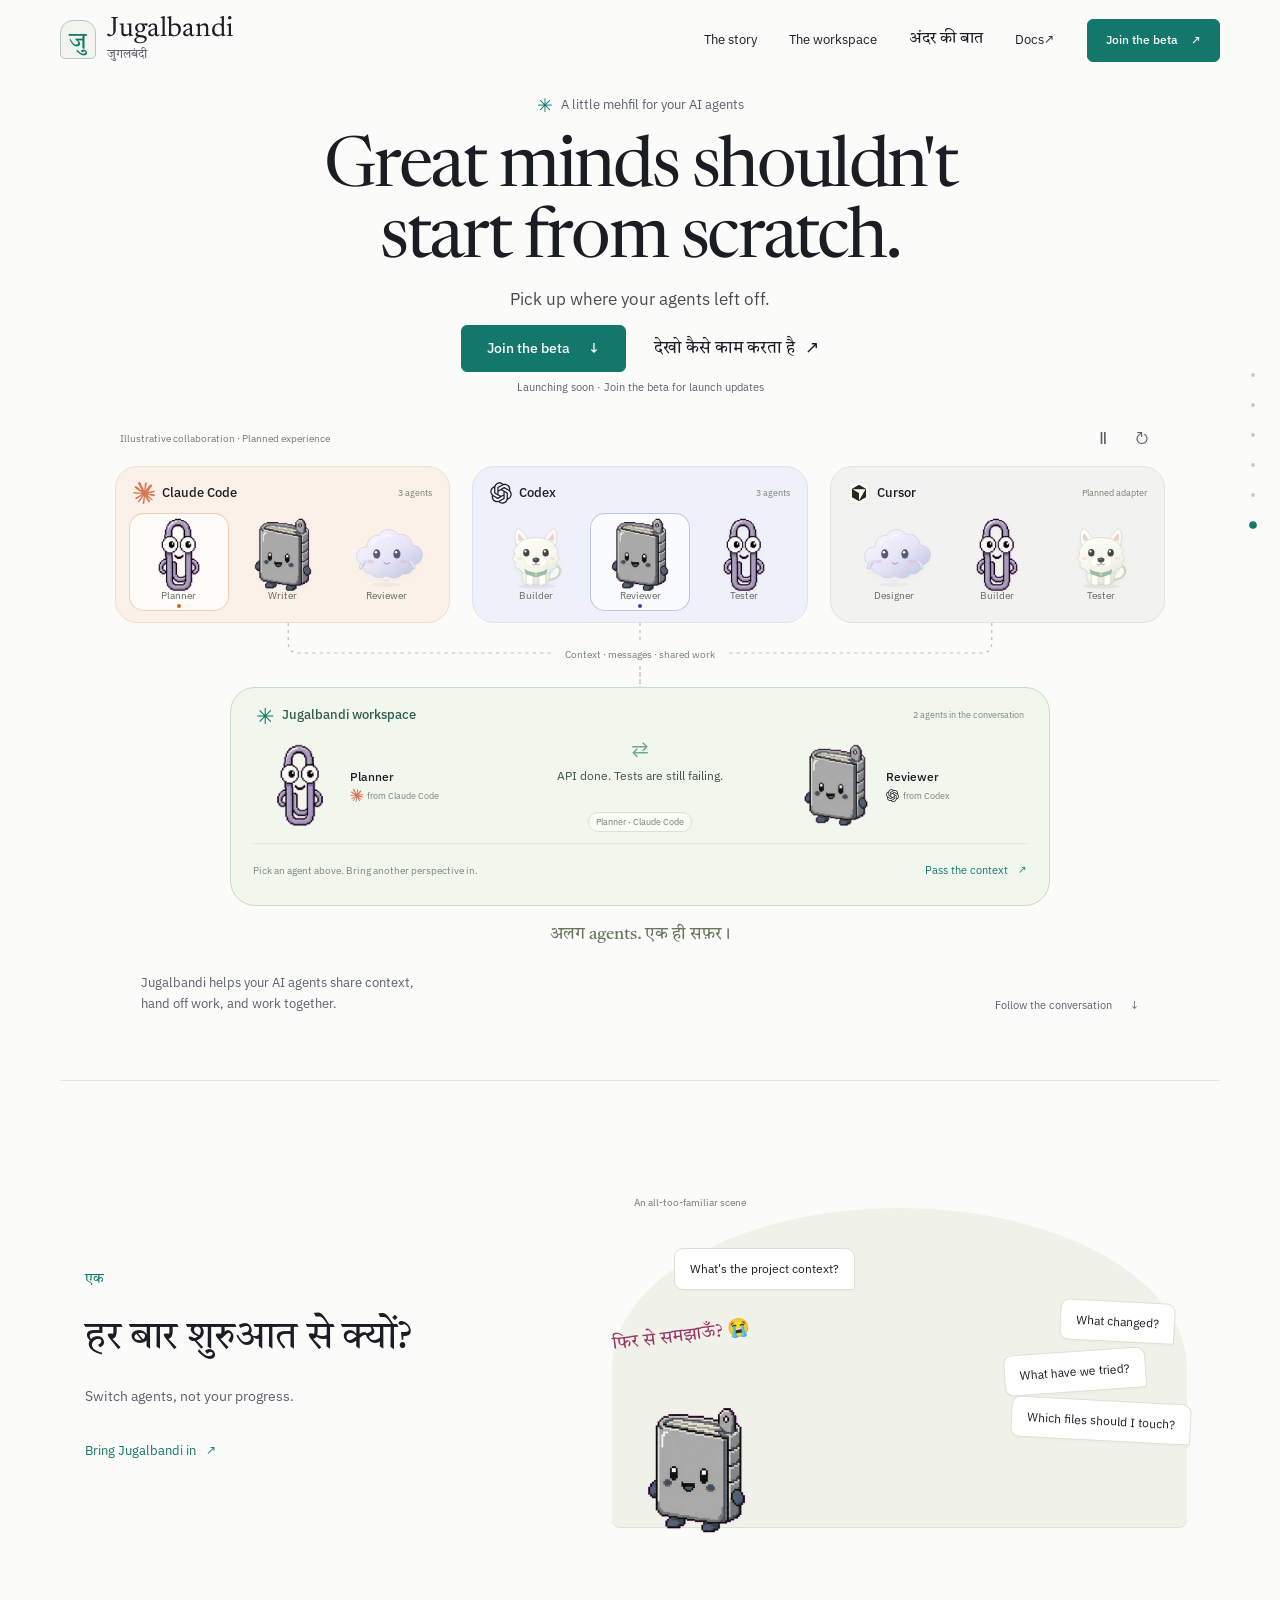
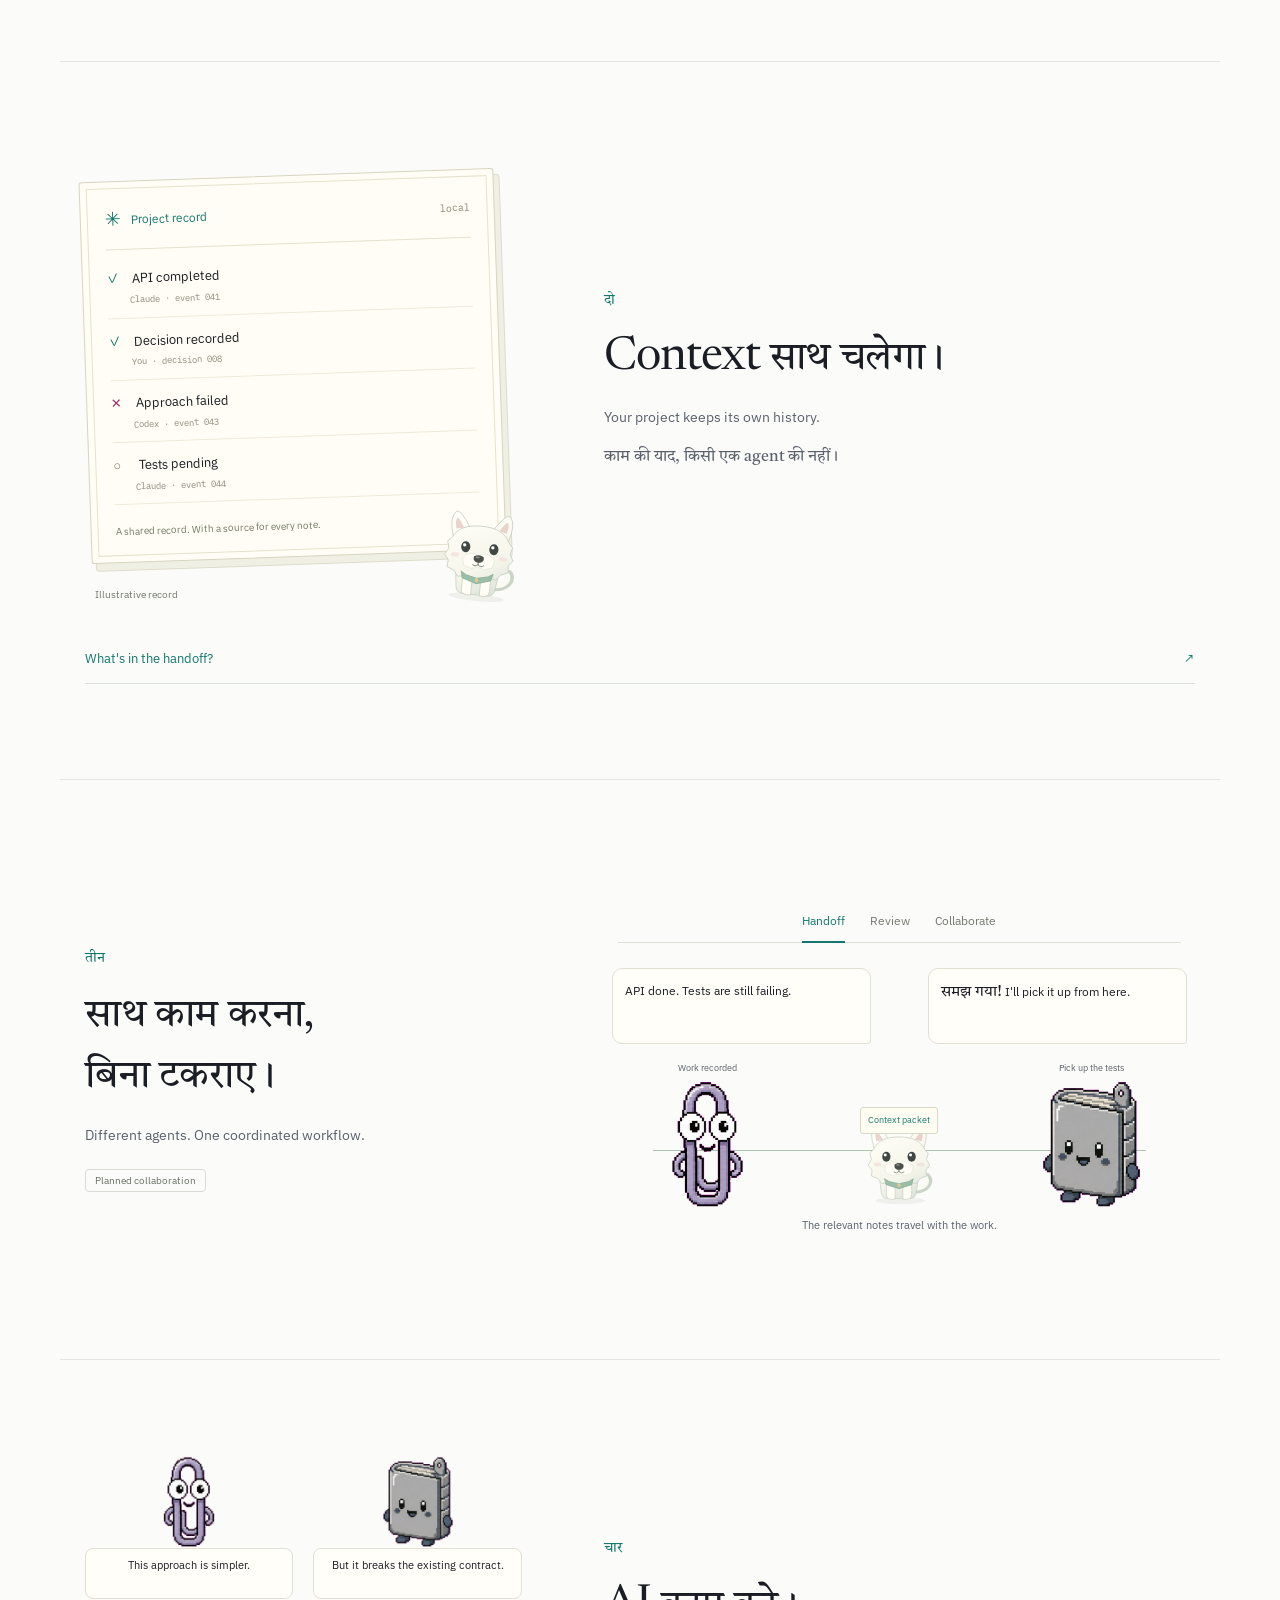
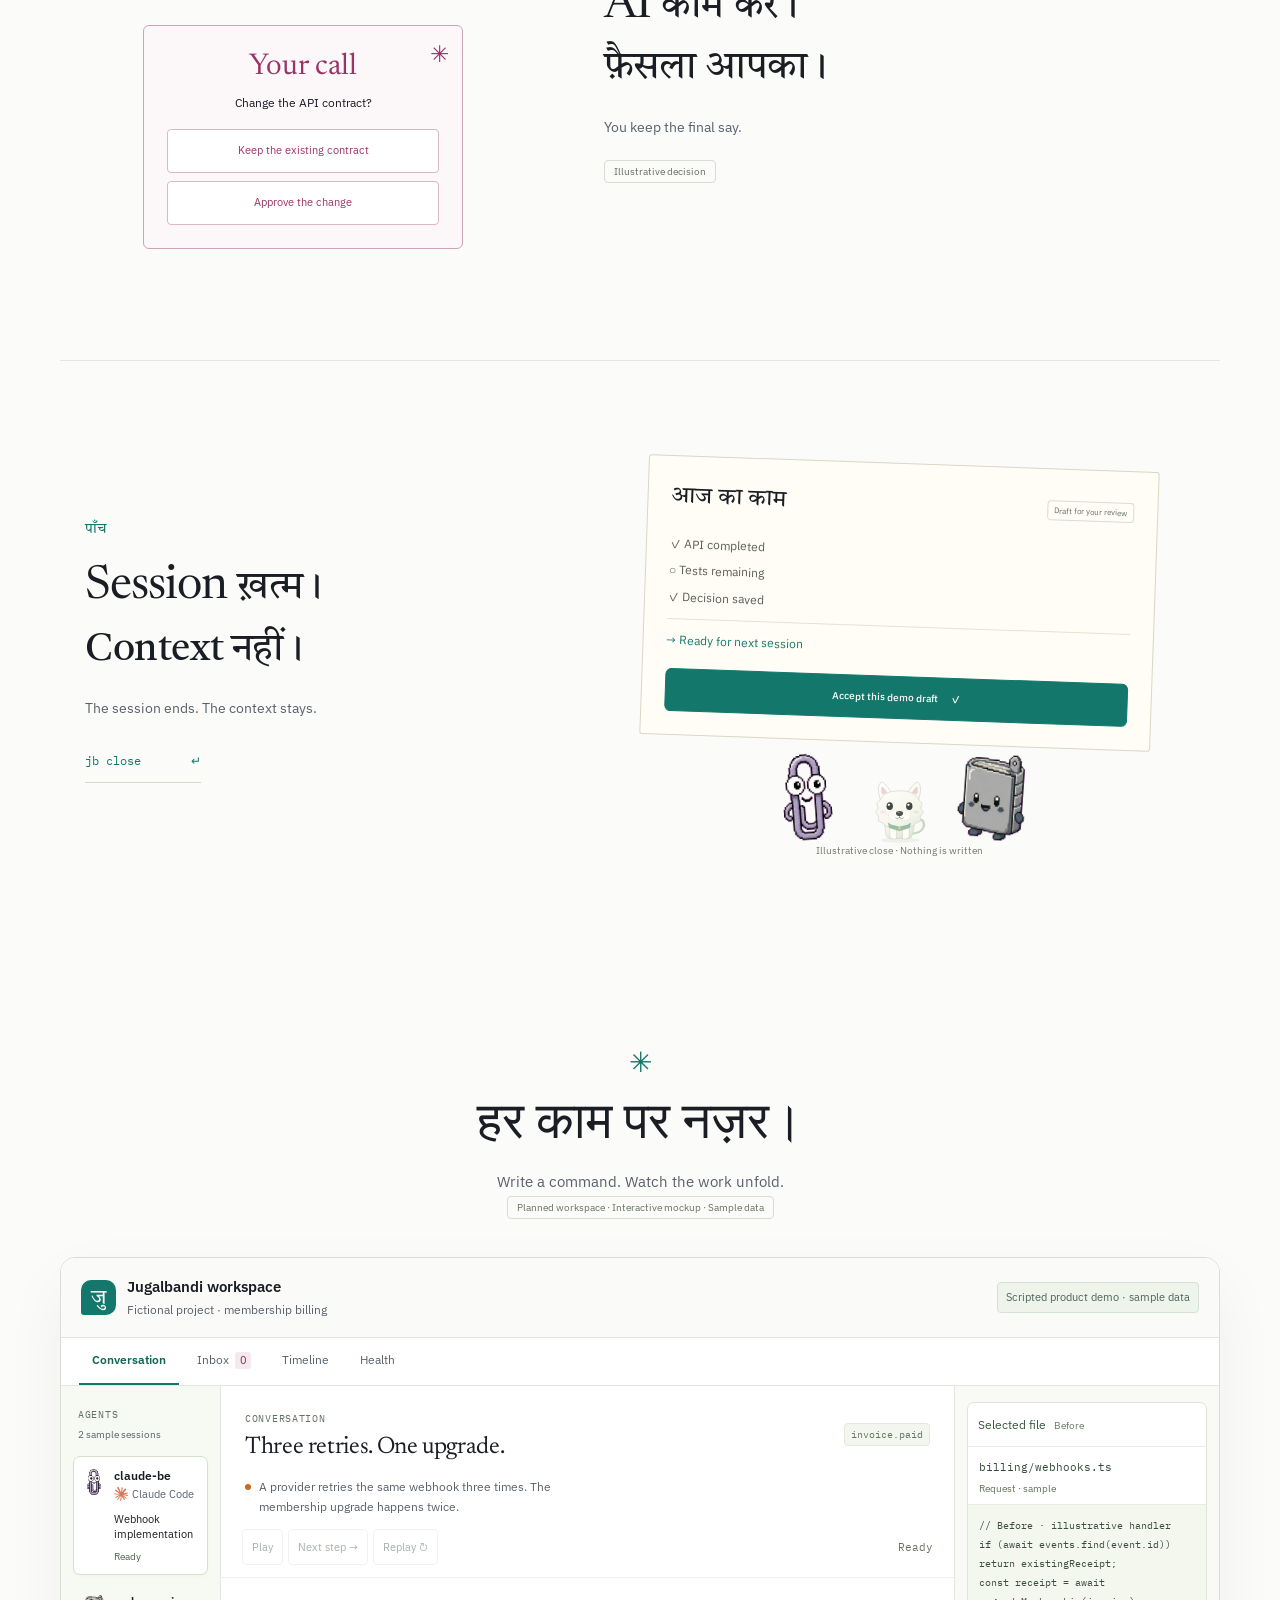
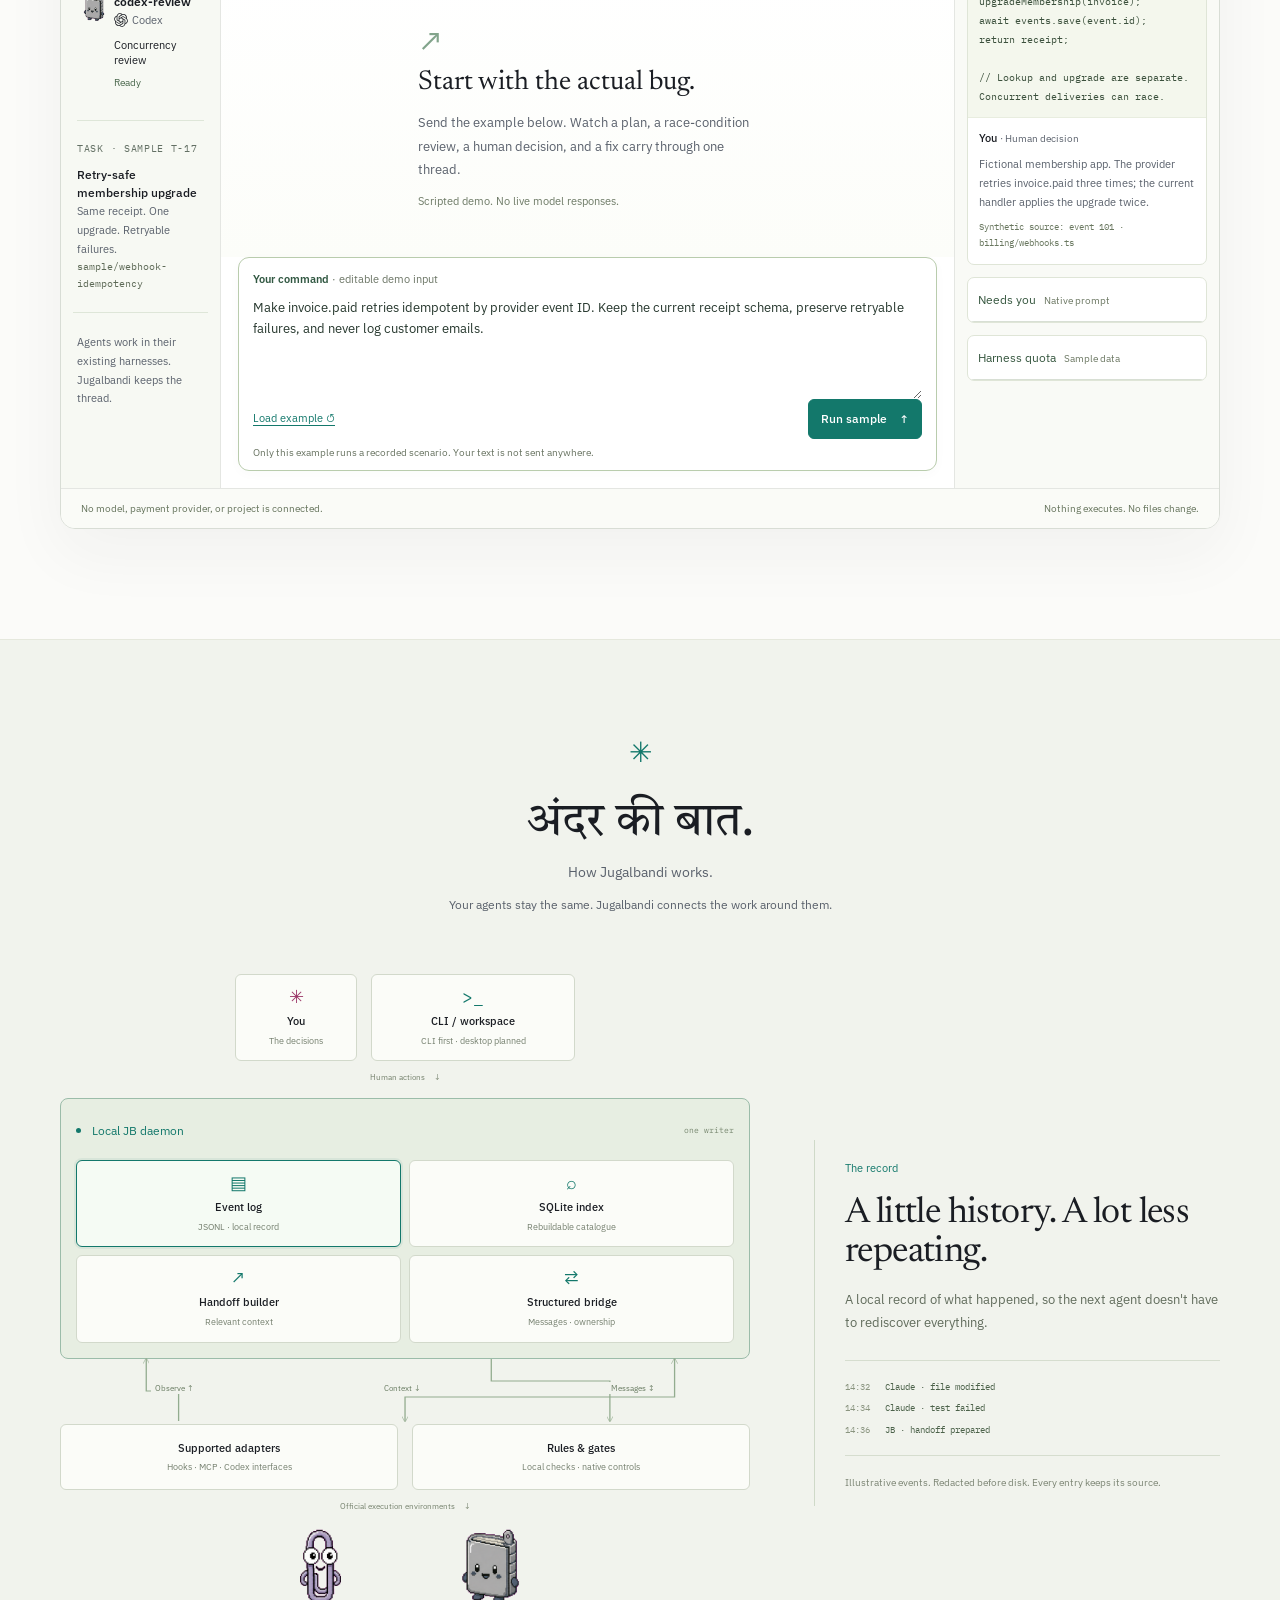
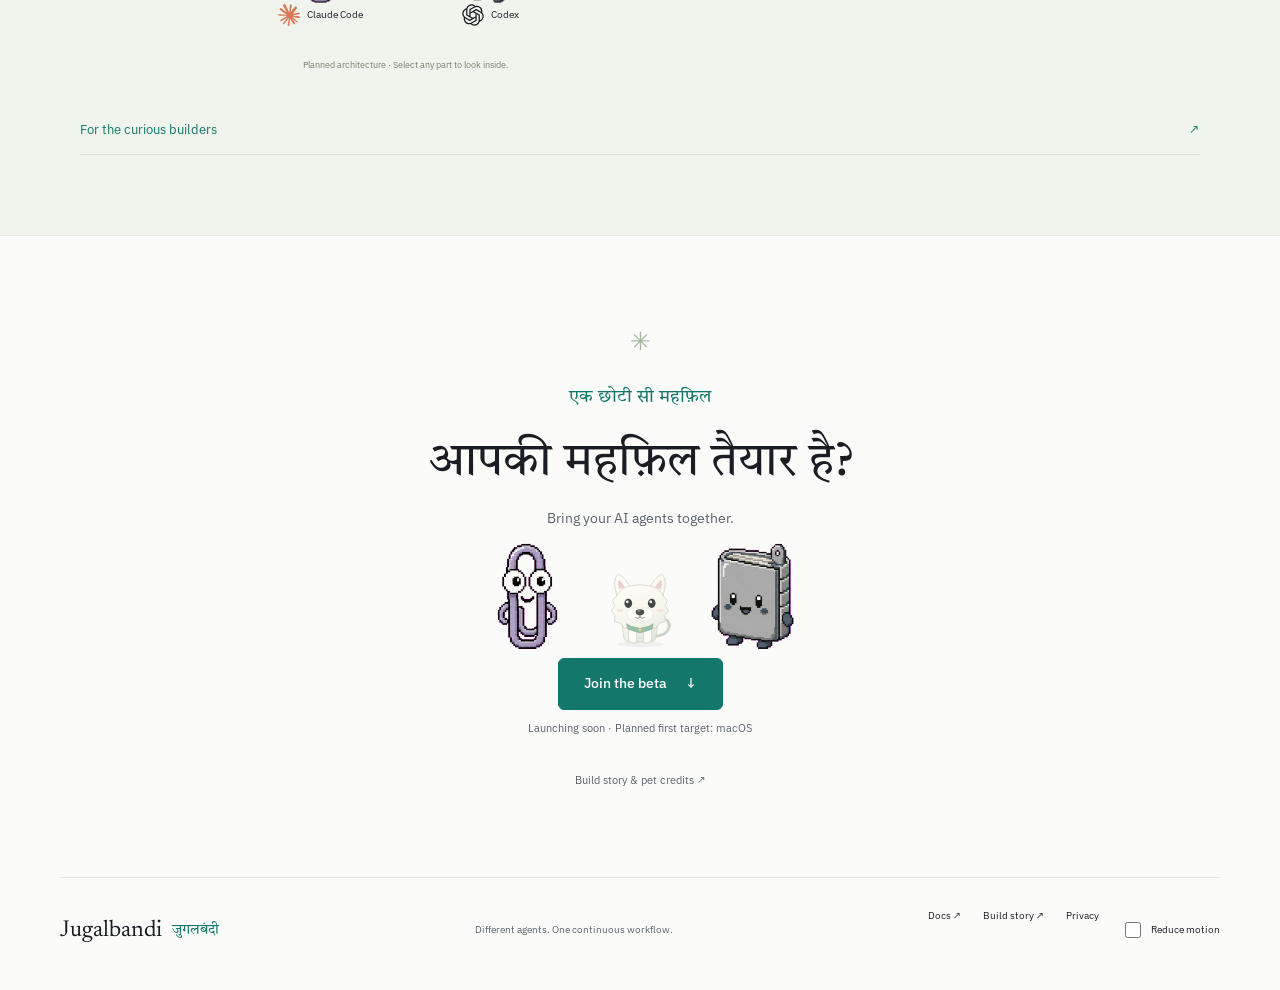
==== index.html @ 40fdd449 "Prepare the Jugalbandi static website for Pages Agent: codex" ====
<!doctype html>
<html lang="en">
<head>
  <meta charset="utf-8">
  <meta name="viewport" content="width=device-width, initial-scale=1">
  <meta name="theme-color" content="#FBFBF9">
  <meta name="description" content="Different agents. One continuous workflow. Meet Jugalbandi, a local bridge for Claude Code and Codex, told through a little illustrated महफ़िल.">
  <title>Jugalbandi · A little महफ़िल for your AI agents</title>
  <link rel="icon" href="./assets/favicon.svg" type="image/svg+xml">
  <link rel="preconnect" href="https://fonts.googleapis.com">
  <link rel="preconnect" href="https://fonts.gstatic.com" crossorigin>
  <link href="https://fonts.googleapis.com/css2?family=Newsreader:opsz,wght@6..72,400;6..72,500&family=IBM+Plex+Sans:wght@400;500;600&family=IBM+Plex+Mono:wght@400&family=Tiro+Devanagari+Hindi&display=swap" rel="stylesheet">
  <link rel="stylesheet" href="./styles.css">
  <link rel="stylesheet" href="./workspace.css">
  <script type="module" src="./app.js"></script>
</head>
<body>
  <a class="skip-link" href="#main">Skip to the story</a>
  <header class="site-header wrap">
    <a class="wordmark" href="./" aria-label="Jugalbandi home"><span class="brand-icon" aria-hidden="true">जु</span><span>Jugalbandi<span class="wordmark-deva" lang="hi">जुगलबंदी</span></span></a>
    <nav aria-label="Main navigation"><a href="#story">The story</a><a href="#workspace-preview">The workspace</a><a href="#technology"><span lang="hi">अंदर की बात</span></a><a href="./docs/">Docs <span aria-hidden="true">↗</span></a></nav>
    <button class="button button-small" data-beta>Join the beta <span aria-hidden="true">↗</span></button>
  </header>

  <main id="main">
    <section class="hero wrap" id="home" aria-labelledby="hero-heading">
      <p class="intro"><span class="tiny-flower" aria-hidden="true">✳</span> A little mehfil for your AI agents</p>
      <h1 id="hero-heading">Great minds shouldn't<br>start from scratch.</h1>
      <p class="hero-support">Pick up where your agents left off.</p>
      <div class="hero-actions"><button class="button" data-beta>Join the beta <span aria-hidden="true">↓</span></button><a class="text-link" href="#story" lang="hi">देखो कैसे काम करता है <span aria-hidden="true">↗</span></a></div>
      <p class="availability-note">Launching soon · Join the beta for launch updates</p>

      <div class="agent-theatre" data-scene="hero" data-step="0" aria-label="Illustrative agents collaborating across harnesses">
        <div class="theatre-toolbar"><span class="scene-label">Illustrative collaboration · Planned experience</span><div class="scene-controls"><button class="icon-button" id="hero-pause" aria-label="Pause handoff animation" aria-pressed="false">Ⅱ</button><button class="icon-button" id="hero-replay" aria-label="Replay handoff animation">↻</button></div></div>
        <div class="harness-groups">
<div class="harness-group harness-claude"><header><img class="harness-logo" src="./assets/claude-logo.svg" alt="" aria-hidden="true" width="22" height="22"><h3>Claude Code</h3><small>3 agents</small></header><div class="agent-pod"><button class="agent-choice is-active" data-agent="claude-planner" aria-pressed="true" aria-label="Bring Planner from Claude Code into the shared workspace"><svg class="agent-avatar" viewBox="0 0 200 180" aria-hidden="true"><use href="./assets/characters.svg#agent-a"/></svg><span>Planner</span></button><button class="agent-choice" data-agent="claude-writer" aria-pressed="false" aria-label="Bring Writer from Claude Code into the shared workspace"><svg class="agent-avatar" viewBox="0 0 200 180" aria-hidden="true"><use href="./assets/characters.svg#agent-b"/></svg><span>Writer</span></button><button class="agent-choice" data-agent="claude-reviewer" aria-pressed="false" aria-label="Bring Reviewer from Claude Code into the shared workspace"><svg class="agent-avatar" viewBox="0 0 200 180" aria-hidden="true"><use href="./assets/characters.svg#agent-d"/></svg><span>Reviewer</span></button></div></div>
<div class="harness-group harness-codex"><header><img class="harness-logo" src="./assets/codex-logo.svg" alt="" aria-hidden="true" width="22" height="22"><h3>Codex</h3><small>3 agents</small></header><div class="agent-pod"><button class="agent-choice" data-agent="codex-builder" aria-pressed="false" aria-label="Bring Builder from Codex into the shared workspace"><svg class="agent-avatar" viewBox="0 0 200 180" aria-hidden="true"><use href="./assets/characters.svg#agent-c"/></svg><span>Builder</span></button><button class="agent-choice is-active" data-agent="codex-reviewer" aria-pressed="true" aria-label="Bring Reviewer from Codex into the shared workspace"><svg class="agent-avatar" viewBox="0 0 200 180" aria-hidden="true"><use href="./assets/characters.svg#agent-b"/></svg><span>Reviewer</span></button><button class="agent-choice" data-agent="codex-tester" aria-pressed="false" aria-label="Bring Tester from Codex into the shared workspace"><svg class="agent-avatar" viewBox="0 0 200 180" aria-hidden="true"><use href="./assets/characters.svg#agent-a"/></svg><span>Tester</span></button></div></div>
<div class="harness-group harness-cursor"><header><img class="harness-logo" src="./assets/cursor-logo.svg" alt="" aria-hidden="true" width="22" height="22"><h3>Cursor</h3><small>Planned adapter</small></header><div class="agent-pod"><button class="agent-choice" data-agent="cursor-designer" aria-pressed="false" aria-label="Bring Designer from Cursor into the shared workspace"><svg class="agent-avatar" viewBox="0 0 200 180" aria-hidden="true"><use href="./assets/characters.svg#agent-d"/></svg><span>Designer</span></button><button class="agent-choice" data-agent="cursor-builder" aria-pressed="false" aria-label="Bring Builder from Cursor into the shared workspace"><svg class="agent-avatar" viewBox="0 0 200 180" aria-hidden="true"><use href="./assets/characters.svg#agent-a"/></svg><span>Builder</span></button><button class="agent-choice" data-agent="cursor-tester" aria-pressed="false" aria-label="Bring Tester from Cursor into the shared workspace"><svg class="agent-avatar" viewBox="0 0 200 180" aria-hidden="true"><use href="./assets/characters.svg#agent-c"/></svg><span>Tester</span></button></div></div>
        </div>
        <div class="communication-lane" aria-hidden="true"><svg viewBox="0 0 1000 64" preserveAspectRatio="none"><path d="M165 0V20Q165 30 175 30H490Q500 30 500 42V64M500 0V64M835 0V20Q835 30 825 30H510Q500 30 500 42"/></svg><span class="relay-note">▤</span><span class="lane-label">Context · messages · shared work</span></div>
        <div class="shared-workspace"><div class="shared-workspace-heading"><span class="workspace-knot" aria-hidden="true">✳</span><h3>Jugalbandi workspace</h3><small>2 agents in the conversation</small></div><div class="workspace-participants"><div class="workspace-agent" id="hero-agent-from"><svg viewBox="0 0 200 180" aria-hidden="true"><use href="./assets/characters.svg#agent-a"/></svg><div><strong>Planner</strong><span>from Claude Code</span></div></div><div class="shared-exchange"><span class="exchange-direction" aria-hidden="true">⇄</span><p id="hero-exchange-copy">API done. Tests are still failing.</p><span class="context-ready" id="hero-exchange-state">A note for the next agent</span></div><div class="workspace-agent" id="hero-agent-to"><svg viewBox="0 0 200 180" aria-hidden="true"><use href="./assets/characters.svg#agent-b"/></svg><div><strong>Reviewer</strong><span>from Codex</span></div></div></div><div class="workspace-demo-footer"><p>Pick an agent above. Bring another perspective in.</p><button class="text-link" id="pass-context">Pass the context <span aria-hidden="true">↗</span></button></div></div>
        <p class="theatre-caption" lang="hi">अलग agents. एक ही सफ़र।</p><p class="sr-only" id="hero-pair-status" role="status"></p>
      </div>
      <div class="hero-foot"><p>Jugalbandi helps your AI agents share context,<br class="desktop-only"> hand off work, and work together.</p><a href="#story" class="scroll-cue">Follow the conversation <span aria-hidden="true">↓</span></a></div>
    </section>

    <nav class="story-progress" aria-label="Story progress"><a href="#problem" aria-label="Repeating context"><span></span></a><a href="#memory" aria-label="A shared record"><span></span></a><a href="#collaboration" aria-label="Working together"><span></span></a><a href="#control" aria-label="Your decision"><span></span></a><a href="#close" aria-label="Closing a session"><span></span></a><a href="#technology" aria-label="The technology"><span></span></a></nav>

    <div class="story wrap" id="story">
      <section class="act act-problem" id="problem" aria-labelledby="problem-heading">
        <div class="act-copy"><span class="act-marker" aria-hidden="true">एक</span><h2 id="problem-heading" lang="hi">हर बार शुरुआत से क्यों?</h2><p>Switch agents, not your progress.</p><button class="text-link" id="resolve-context">Bring Jugalbandi in <span aria-hidden="true">↗</span></button></div>
        <div class="vignette problem-vignette" id="problem-demo"><span class="scene-label">An all-too-familiar scene</span><div class="question question-main">What's the project context?</div><div class="question question-a">What changed?</div><div class="question question-b">What have we tried?</div><div class="question question-c">Which files should I touch?</div><div class="human-response" lang="hi">फिर से समझाऊँ? 😭</div><div class="small-cast"><svg class="mini-pet" viewBox="0 0 200 180" aria-hidden="true"><use href="./assets/characters.svg#codex"/></svg><svg class="bridge-entry" viewBox="0 0 200 180" aria-hidden="true"><use href="./assets/characters.svg#jb"/></svg></div><div class="resolved-packet" hidden><span aria-hidden="true">▤</span><strong>One useful handoff.</strong><span>Decisions. Dead ends. What's next.</span></div><p class="demo-result" id="context-result" role="status"></p></div>
      </section>

      <section class="act act-memory" id="memory" aria-labelledby="memory-heading">
        <div class="act-copy"><span class="act-marker" aria-hidden="true">दो</span><h2 id="memory-heading">Context <span lang="hi">साथ चलेगा।</span></h2><p>Your project keeps its own history.</p><p class="quiet-line" lang="hi">काम की याद, किसी एक agent की नहीं।</p></div>
        <div class="vignette memory-vignette"><div class="manuscript"><div class="manuscript-heading"><span class="manuscript-flower" aria-hidden="true">✳</span><span>Project record</span><span class="mono">local</span></div><ul class="record-lines"><li><span class="record-symbol">✓</span> API completed <small>Claude · event 041</small></li><li><span class="record-symbol">✓</span> Decision recorded <small>You · decision 008</small></li><li><span class="record-symbol fail">✕</span> Approach failed <small>Codex · event 043</small></li><li><span class="record-symbol pending">○</span> Tests pending <small>Claude · event 044</small></li></ul><div class="record-footer">A shared record. With a source for every note.</div></div><svg class="manuscript-pet" viewBox="0 0 200 180" aria-hidden="true"><use href="./assets/characters.svg#jb"/></svg><span class="scene-label sample-label">Illustrative record</span></div>
        <details class="handoff-details"><summary>What's in the handoff? <span aria-hidden="true">↗</span></summary><div class="handoff-content"><div><span class="tag">Illustrative excerpt</span><h3>Enough context to keep going.</h3><p>Selected records, project state, and source references. The original record stays with your project.</p></div><dl><dt>Task</dt><dd>Finish the API integration. <code>Claude · task 012</code></dd><dt>Dead end</dt><dd>Retrying the request didn't fix the contract mismatch. <code>event 043</code></dd><dt>Open work</dt><dd>Check the failing integration test. <code>event 044</code></dd><dt>Decision</dt><dd>Keep the existing response shape. <code>You · decision 008</code></dd><dt>Changed files</dt><dd><code>src/api.ts</code> · <code>Claude · event 041</code></dd><dt>Checks</dt><dd>Integration test still failing. <code>Codex · check 006</code></dd></dl><p class="fine-print">Captured through supported integrations and project records. Private vendor memory stays private. Search and recall are planned for a later phase.</p></div></details>
      </section>

      <section class="act act-collaboration" id="collaboration" aria-labelledby="collaboration-heading">
        <div class="act-copy"><span class="act-marker" aria-hidden="true">तीन</span><h2 id="collaboration-heading" lang="hi">साथ काम करना,<br>बिना टकराए।</h2><p>Different agents. One coordinated workflow.</p><span class="tag">Planned collaboration</span></div>
        <div class="vignette collaboration-vignette"><div class="demo-tabs" role="tablist" aria-label="Agent exchanges"><button role="tab" id="tab-handoff" aria-selected="true" aria-controls="exchange-panel" tabindex="0" data-exchange="handoff">Handoff</button><button role="tab" id="tab-review" aria-selected="false" aria-controls="exchange-panel" tabindex="-1" data-exchange="review">Review</button><button role="tab" id="tab-collaborate" aria-selected="false" aria-controls="exchange-panel" tabindex="-1" data-exchange="collaborate">Collaborate</button></div><div id="exchange-panel" role="tabpanel" aria-labelledby="tab-handoff" tabindex="0"><div class="exchange-bubbles"><p id="exchange-claude">API done. Tests are still failing.</p><p id="exchange-codex"><span lang="hi">समझ गया!</span> I'll pick it up from here.</p></div><div class="exchange-cast"><div><span class="task-badge" id="task-claude">Work recorded</span><svg viewBox="0 0 200 180" aria-hidden="true"><use href="./assets/characters.svg#claude"/></svg></div><div class="exchange-bridge"><span class="bridge-thread" aria-hidden="true"></span><span class="contract-note" id="exchange-contract">Context packet</span><svg viewBox="0 0 200 180" aria-hidden="true"><use href="./assets/characters.svg#jb"/></svg></div><div><span class="task-badge" id="task-codex">Pick up the tests</span><svg viewBox="0 0 200 180" aria-hidden="true"><use href="./assets/characters.svg#codex"/></svg></div></div><p class="exchange-caption" id="exchange-caption">The relevant notes travel with the work.</p></div></div>
      </section>

      <section class="act act-control" id="control" aria-labelledby="control-heading">
        <div class="act-copy"><span class="act-marker" aria-hidden="true">चार</span><h2 id="control-heading">AI <span lang="hi">काम करे।<br>फ़ैसला आपका।</span></h2><p>You keep the final say.</p><span class="tag">Illustrative decision</span></div>
        <div class="vignette decision-vignette"><div class="disagreement"><div><svg viewBox="0 0 200 180" aria-hidden="true"><use href="./assets/characters.svg#claude"/></svg><p>This approach is simpler.</p></div><div><svg viewBox="0 0 200 180" aria-hidden="true"><use href="./assets/characters.svg#codex"/></svg><p>But it breaks the existing contract.</p></div></div><div class="decision-card"><span class="decision-seal" aria-hidden="true">✳</span><h3>Your call</h3><p id="decision-question">Change the API contract?</p><div class="decision-options"><button data-decision="keep">Keep the existing contract</button><button data-decision="change">Approve the change</button></div><p id="decision-result" role="status"></p><button class="text-link" id="decision-reset" hidden>Try the other path ↻</button></div></div>
      </section>

      <section class="act act-close" id="close" aria-labelledby="close-heading">
        <div class="act-copy"><span class="act-marker" aria-hidden="true">पाँच</span><h2 id="close-heading">Session <span lang="hi">ख़त्म।<br>Context नहीं।</span></h2><p>The session ends. The context stays.</p><span class="command-label">jb close <span aria-hidden="true">↵</span></span></div>
        <div class="vignette close-vignette"><div class="close-record"><div class="close-record-heading"><h3 lang="hi">आज का काम</h3><span class="tag" id="close-state">Draft for your review</span></div><ul><li>✓ API completed</li><li>○ Tests remaining</li><li>✓ Decision saved</li><li class="next-session">→ Ready for next session</li></ul><button class="button button-small" id="accept-close">Accept this demo draft <span aria-hidden="true">✓</span></button><p role="status" id="close-result"></p><button class="text-link" id="close-reset" hidden>Replay the close ↻</button></div><div class="resting-cast"><svg viewBox="0 0 200 180" aria-hidden="true"><use href="./assets/characters.svg#claude"/></svg><svg viewBox="0 0 200 180" aria-hidden="true"><use href="./assets/characters.svg#jb"/></svg><svg viewBox="0 0 200 180" aria-hidden="true"><use href="./assets/characters.svg#codex"/></svg></div><span class="scene-label">Illustrative close · Nothing is written</span></div>
      </section>
    </div>

    <section class="workspace-preview" id="workspace-preview" aria-labelledby="workspace-heading"><div class="wrap"><div class="section-heading"><span class="section-flower" aria-hidden="true">✳</span><h2 id="workspace-heading" lang="hi">हर काम पर नज़र।</h2><p>Write a command. Watch the work unfold.</p><span class="tag">Planned workspace · Interactive mockup · Sample data</span></div><div id="workspace-mount"></div></div></section>

    <section class="technology" id="technology" aria-labelledby="tech-heading"><div class="wrap">
      <div class="section-heading"><span class="section-flower" aria-hidden="true">✳</span><h2 id="tech-heading" lang="hi">अंदर की बात.</h2><p>How Jugalbandi works.</p><p class="quiet-line">Your agents stay the same. Jugalbandi connects the work around them.</p></div>
      <div class="architecture"><div class="architecture-map" id="architecture-map" aria-label="Explore the planned Jugalbandi architecture">
        <div class="arch-row arch-surfaces"><button class="arch-node human-node" data-node="human" aria-pressed="false"><span aria-hidden="true">✳</span><strong>You</strong><small>The decisions</small></button><button class="arch-node" data-node="surfaces" aria-pressed="false"><span class="mono" aria-hidden="true">&gt;_</span><strong>CLI / workspace</strong><small>CLI first · desktop planned</small></button></div>
        <div class="flow-label">Human actions <span aria-hidden="true">↓</span></div>
        <div class="daemon-shell"><div class="daemon-title"><span class="status-dot" aria-hidden="true"></span><button class="plain-button" data-node="daemon" aria-pressed="false">Local JB daemon</button><span class="mono">one writer</span></div><div class="arch-row arch-core"><button class="arch-node is-selected" data-node="log" aria-pressed="true"><span aria-hidden="true">▤</span><strong>Event log</strong><small>JSONL · local record</small></button><button class="arch-node" data-node="index" aria-pressed="false"><span aria-hidden="true">⌕</span><strong>SQLite index</strong><small>Rebuildable catalogue</small></button><button class="arch-node" data-node="handoff" aria-pressed="false"><span aria-hidden="true">↗</span><strong>Handoff builder</strong><small>Relevant context</small></button><button class="arch-node" data-node="bridge" aria-pressed="false"><span aria-hidden="true">⇄</span><strong>Structured bridge</strong><small>Messages · ownership</small></button></div></div>
        <div class="connector-strip" aria-hidden="true"><svg viewBox="0 0 640 65" preserveAspectRatio="none"><defs><marker id="edge-arrow" viewBox="0 0 10 10" refX="8" refY="5" markerWidth="5" markerHeight="5" orient="auto-start-reverse"><path d="M0 0 10 5 0 10" fill="none" stroke="currentColor"/></marker></defs><path class="edge edge-observation" d="M110 62 V32 H80 V0" marker-end="url(#edge-arrow)"/><path class="edge edge-handoff" d="M400 0 V22 H510 V62" marker-end="url(#edge-arrow)"/><path class="edge edge-bridge" d="M570 0 V38 H320 V62" marker-start="url(#edge-arrow)" marker-end="url(#edge-arrow)"/></svg><span>Observe ↑</span><span>Context ↓</span><span>Messages ↕</span></div>
        <div class="arch-row arch-adapters"><button class="arch-node" data-node="adapters" aria-pressed="false"><strong>Supported adapters</strong><small>Hooks · MCP · Codex interfaces</small></button><button class="arch-node" data-node="rules" aria-pressed="false"><strong>Rules &amp; gates</strong><small>Local checks · native controls</small></button></div><div class="flow-label">Official execution environments <span aria-hidden="true">↓</span></div><div class="arch-row arch-harnesses"><button class="harness-node" data-node="harnesses" aria-pressed="false"><svg viewBox="0 0 200 180" aria-hidden="true"><use href="./assets/characters.svg#claude"/></svg><span class="harness-name"><img class="harness-logo" src="./assets/claude-logo.svg" alt="" aria-hidden="true" width="22" height="22">Claude Code</span></button><button class="harness-node" data-node="harnesses" aria-pressed="false"><svg viewBox="0 0 200 180" aria-hidden="true"><use href="./assets/characters.svg#codex"/></svg><span class="harness-name"><img class="harness-logo" src="./assets/codex-logo.svg" alt="" aria-hidden="true" width="22" height="22">Codex</span></button></div><p class="map-caption">Planned architecture · Select any part to look inside.</p>
      </div><aside class="architecture-detail" aria-live="polite" aria-atomic="true"><span class="detail-number" id="arch-detail-label">The record</span><h3 id="arch-detail-title">A little history. A lot less repeating.</h3><p id="arch-detail-body">A local record of what happened, so the next agent doesn't have to rediscover everything.</p><div class="event-sample" id="arch-detail-sample"><p>14:32 <span>Claude · file modified</span></p><p>14:34 <span>Claude · test failed</span></p><p>14:36 <span>JB · handoff prepared</span></p></div><p class="detail-footnote" id="arch-detail-note">Illustrative events. Redacted before disk. Every entry keeps its source.</p></aside></div>
      <details class="builder-details"><summary>For the curious builders <span aria-hidden="true">↗</span></summary><div class="builder-content"><p class="principle" lang="hi">अपने tools, अपने rules.</p><dl class="tech-stack"><dt>Runtime</dt><dd>Node.js 24 · TypeScript · Zod</dd><dt>Capture</dt><dd>Official hooks → redacted spool → one local daemon</dd><dt>Storage</dt><dd>Append-only JSONL → rebuildable SQLite index</dd><dt>Handoff</dt><dd>Recorded events + project/git state + session cursor → relevant packet</dd><dt>Bridge</dt><dd>Stateless stdio MCP shim → agent Unix socket → typed operations</dd><dt>Human control</dt><dd>CLI and planned workspace → separate human Unix socket</dd><dt>Gates</dt><dd>Native controls and hook/git gates. Gate checks do not depend on a running daemon.</dd><dt>Workspace</dt><dd>CLI first. Tauri desktop with a Node sidecar is planned.</dd><dt>Later recall</dt><dd>SQLite FTS default; optional self-hosted mem0 with local embeddings.</dd></dl><p>Existing harnesses retain their safety and permissions. Gate coverage depends on the available mechanism. Jugalbandi keeps a local project record; the connected model providers still process requests in their own environments.</p><a class="text-link" href="./docs/">Read the architecture notes ↗</a></div></details>
    </div></section>

    <section class="invitation wrap" id="download" aria-labelledby="download-heading"><div class="invitation-ornament" aria-hidden="true">✳</div><p class="intro" lang="hi">एक छोटी सी महफ़िल</p><h2 id="download-heading" lang="hi">आपकी महफ़िल तैयार है?</h2><p>Bring your AI agents together.</p><div class="invitation-cast" aria-hidden="true"><svg viewBox="0 0 200 180"><use href="./assets/characters.svg#claude"/></svg><svg viewBox="0 0 200 180"><use href="./assets/characters.svg#jb"/></svg><svg viewBox="0 0 200 180"><use href="./assets/characters.svg#codex"/></svg></div><button class="button" data-beta>Join the beta <span aria-hidden="true">↓</span></button><p class="availability-note">Launching soon · Planned first target: macOS</p><a class="text-link build-story-link" href="./story/">Build story &amp; pet credits ↗</a></section>
  </main>

  <footer class="site-footer wrap"><a class="wordmark" href="./">Jugalbandi <span lang="hi">जुगलबंदी</span></a><p>Different agents. One continuous workflow.</p><div><a href="./docs/">Docs ↗</a><a href="./story/">Build story ↗</a><a href="./privacy/">Privacy</a><label class="motion-toggle"><input type="checkbox" id="reduce-motion"> Reduce motion</label></div></footer>

  <dialog class="availability-dialog" id="availability-dialog" aria-labelledby="availability-heading">
    <button class="dialog-close icon-button" aria-label="Close beta registration">×</button>
    <span class="dialog-flower" aria-hidden="true">✳</span>
    <h2 id="availability-heading" lang="hi">महफ़िल बस शुरू होने वाली है।</h2>
    <p id="platform-message">Jugalbandi is launching soon. Beta registration isn't open yet.</p>
    <div id="google-form-panel" hidden>
      <p class="google-form-intro">Join the beta for launch updates. Choose your desktop preference: macOS, Windows, or Linux. The first planned release targets macOS.</p>
      <p class="google-form-fallback"><a id="google-form-link" target="_blank" rel="noopener noreferrer">Open the signup form in a new tab ↗</a></p>
      <p class="fine-print" id="google-form-note">We use your email and desktop preference for beta access and launch updates. <a href="./privacy/">Privacy details</a></p>
      <div id="google-form-mount"></div>
      <p class="fine-print google-form-help">Having trouble? Open the signup form in a new tab using the link above.</p>
    </div>
    <div id="legacy-registration">
      <label for="platform">Your computer</label>
      <select id="platform"><option value="macos">macOS</option><option value="windows">Windows</option><option value="linux">Linux</option><option value="unknown" selected>Choose your setup</option></select>
      <form id="notify-form" novalidate><label for="email">Email address</label><div class="email-row"><input type="email" id="email" name="email" placeholder="your@email.com" autocomplete="email" required aria-describedby="signup-note signup-status"><button class="button" id="notify-submit" type="submit">Join the beta →</button></div><p class="fine-print" id="signup-note">Beta signup opens soon. This preview doesn't save or send email addresses.</p><p id="signup-status" role="status" aria-live="polite"></p></form>
    </div>
    <p class="dialog-docs"><a href="./docs/">Read the project notes ↗</a></p>
  </dialog>
  <noscript><div class="noscript-note">You're viewing the complete illustrated story without animation. Interactive demos need JavaScript. <a href="https://docs.google.com/forms/d/e/1FAIpQLSfE49_1jG5crUnXVcyXNYBhk6oekkpIVZ1KeOo15PF-2_OOhw/viewform">Join the beta on Google Forms</a> or <a href="./docs/">read the docs</a>.</div></noscript>
</body>
</html>
---- styles.css ----
:root {
  color-scheme: light;
  --canvas: #fbfbf9;
  --sheet: #fff;
  --ink: #1a1d23;
  --muted: #5a616c;
  --rule: #e4e6e2;
  --saffron: #c8691f;
  --indigo: #3446a6;
  --teal: #13786b;
  --plum: #9a3466;
  --sans: "IBM Plex Sans", sans-serif;
  --serif: "Newsreader", Georgia, serif;
  --deva: "Tiro Devanagari Hindi", serif;
  --mono: "IBM Plex Mono", monospace;
}
* { box-sizing: border-box; }
html { scroll-behavior: smooth; scroll-padding-top: 40px; }
body { margin: 0; color: var(--ink); background: var(--canvas); font: 16px/1.6 var(--sans); -webkit-font-smoothing: antialiased; }
button, input, select { font: inherit; }
button, a, input, select, summary { -webkit-tap-highlight-color: transparent; }
button, summary { cursor: pointer; }
button, input, select { color: inherit; }
button { border: 0; }
button:disabled { cursor: not-allowed; opacity: .55; }
a { color: inherit; text-decoration-thickness: 1px; text-underline-offset: 4px; }
button, a { touch-action: manipulation; }
a:focus-visible, button:focus-visible, summary:focus-visible, input:focus-visible, select:focus-visible, [tabindex]:focus-visible { outline: 3px solid var(--indigo); outline-offset: 5px; }
[hidden] { display: none !important; }
svg, img { display: block; max-width: 100%; }
svg { overflow: visible; }
p, h1, h2, h3 { margin: 0; }
h1, h2, h3 { font-weight: 400; }
[lang="hi"] { font-family: var(--deva); }
.wrap { width: min(1160px, calc(100% - 96px)); margin-inline: auto; }
.mono, code { font: 12px/1.7 var(--mono); }
.skip-link { position: absolute; z-index: 100; left: 16px; top: 12px; padding: 12px 18px; background: var(--sheet); transform: translateY(-180%); }
.skip-link:focus { transform: none; }
.site-header { min-height: 108px; display: flex; align-items: center; justify-content: space-between; gap: 32px; }
.wordmark { display: inline-flex; align-items: center; gap: 11px; font: 28px/1 var(--serif); text-decoration: none; }
.brand-icon { display: grid; place-content: center; width: 36px; height: 39px; border: 1px solid #b3c9c1; border-radius: 13px 13px 5px 5px; color: var(--teal); font: 24px/1 var(--deva); padding-top: 7px; background: #f1f5ed; }
.wordmark-deva { display: block; font: 12px/1.65 var(--deva); color: var(--muted); margin-top: 3px; }
.site-header nav { display: flex; align-items: center; gap: 32px; margin-left: auto; }
.site-header nav a { text-decoration: none; font-size: 13px; min-height: 44px; display: flex; align-items: center; }
.site-header nav [lang="hi"] { font-size: 16px; }
.button { display: inline-flex; justify-content: center; align-items: center; gap: 18px; min-height: 52px; padding: 13px 25px; background: var(--teal); border: 1px solid var(--teal); color: white; border-radius: 6px; font-size: 14px; font-weight: 500; line-height: 1.4; text-decoration: none; transition: background .18s, transform .18s; }
.button:hover { background: #0b6156; }
.button:active { transform: translateY(1px); }
.button-small { min-height: 43px; padding: 10px 18px; font-size: 12px; gap: 13px; }
.text-link { display: inline-flex; align-items: center; gap: 10px; background: transparent; padding: 8px 0; min-height: 44px; font-size: 13px; text-decoration: none; }
.text-link:hover { text-decoration: underline; }
.text-link[lang="hi"] { font-size: 17px; }
.hero { padding-top: 38px; text-align: center; }
.intro { font-size: 13px; color: var(--muted); display: flex; align-items: center; justify-content: center; gap: 8px; }
.tiny-flower { color: var(--teal); font-size: 19px; }
h1 { margin: 22px auto 15px; font-family: var(--serif); font-size: clamp(64px, 7.35vw, 100px); line-height: .99; letter-spacing: -3.6px; }
.hero-support { font-size: 21px; line-height: 1.8; color: #474c50; }
.hero-actions { display: flex; justify-content: center; align-items: center; gap: 28px; margin-top: 22px; }
.availability-note { font-size: 11px; color: var(--muted); margin-top: 10px; }
.sr-only { position: absolute; width: 1px; height: 1px; padding: 0; margin: -1px; overflow: hidden; clip-path: inset(50%); white-space: nowrap; border: 0; }
.scene-controls { display: flex; align-items: center; gap: 3px; }
.scene-label { color: #73786c; font-size: 10px; line-height: 1.5; }
.icon-button { width: 36px; height: 36px; display: inline-grid; place-items: center; color: var(--muted); background: transparent; border: 1px solid transparent; border-radius: 50%; font-size: 17px; line-height: 1; }
.icon-button:hover { color: var(--ink); background: #fff8; border-color: #d7d8ca; }
.agent-theatre { width: min(100%, 1050px); margin: 24px auto 0; }
.theatre-toolbar { display: flex; justify-content: space-between; align-items: center; min-height: 36px; padding-inline: 5px; margin-bottom: 9px; }
.harness-groups { display: grid; grid-template-columns: repeat(3, minmax(0, 1fr)); gap: 22px; }
.harness-group { --harness-hue: var(--teal); --harness-tint: #f0f4ed; padding: 15px 13px 11px; background: var(--harness-tint); border: 1px solid #e2e8dd; border-radius: 22px; }
.harness-claude { --harness-hue: var(--saffron); --harness-tint: #fbf1e9; border-color: #efdfd0; }
.harness-codex { --harness-hue: var(--indigo); --harness-tint: #eef0fa; border-color: #dfe3f0; }
.harness-cursor { --harness-hue: #6b7685; --harness-tint: #f2f2f0; border-color: #e3e4df; }
.harness-group > header { display: flex; align-items: center; justify-content: start; gap: 7px; padding: 0 4px 9px; }
.harness-group h3 { font: 13px/1.4 var(--sans); font-weight: 500; }
.harness-group header > small { margin-left: auto; font-size: 9px; color: #778070; }
.harness-dot { width: 6px; height: 6px; border-radius: 50%; background: var(--harness-hue); }
.agent-pod { display: flex; justify-content: center; align-items: end; gap: 4px; }
.agent-choice { background: transparent; border: 1px solid transparent; border-radius: 15px; padding: 3px 4px 7px; display: flex; flex-direction: column; align-items: center; flex: 1; min-width: 0; position: relative; transition: background .2s, border-color .2s, transform .2s; }
.agent-avatar { width: 100%; max-width: 84px; aspect-ratio: 200 / 180; filter: drop-shadow(0 3px 2px #3d453606); }
.agent-choice > span { font-size: 10px; color: #63695f; line-height: 1.4; margin-top: -4px; }
.agent-choice:hover { background: #ffffff8c; transform: translateY(-2px); }
.agent-choice.is-active { background: #ffffffb3; border-color: color-mix(in srgb, var(--harness-hue) 30%, transparent); }
.agent-choice.is-active::after { content: ""; width: 4px; height: 4px; background: var(--harness-hue); border-radius: 50%; position: absolute; bottom: 2px; }
.communication-lane { position: relative; height: 64px; display: grid; place-items: center; }
.communication-lane > svg { position: absolute; inset: 0; width: 100%; height: 64px; }
.communication-lane path { fill: none; stroke: #b2c8b5; stroke-width: 1.2; stroke-dasharray: 3 4; }
.lane-label { z-index: 1; padding: 3px 11px; color: #73806b; background: var(--canvas); font-size: 10px; }
.relay-note { position: absolute; left: 16%; top: 0; width: 22px; height: 25px; display: grid; place-items: center; background: #fffaf0; color: var(--teal); border: 1px solid #c9d2b9; border-radius: 5px; opacity: 0; transition: left .9s, top .9s, opacity .3s; font-size: 16px; }
.agent-theatre[data-step="1"] .relay-note { opacity: 1; left: 31%; top: 18px; }
.agent-theatre[data-step="2"] .relay-note { opacity: 1; left: 49%; top: 39px; }
.agent-theatre[data-step="3"] .relay-note { opacity: 0; left: 49%; top: 52px; }
.shared-workspace { width: min(820px, 91%); margin-inline: auto; background: #f2f7ee; border: 1px solid #c9dac7; border-radius: 25px; padding: 17px 22px 12px; }
.shared-workspace-heading { display: flex; align-items: center; gap: 8px; padding: 0 3px 8px; text-align: left; }
.workspace-knot { font-size: 22px; line-height: 1; color: var(--teal); }
.shared-workspace-heading h3 { font-size: 13px; font-weight: 500; color: #2f5c4c; }
.shared-workspace-heading small { margin-left: auto; font-size: 9px; color: #778970; }
.workspace-participants { display: grid; grid-template-columns: 1fr 1.1fr 1fr; align-items: center; gap: 18px; }
.workspace-agent { display: flex; align-items: center; min-width: 0; text-align: left; gap: 3px; }
.workspace-agent > svg { width: 94px; flex: 0 0 94px; }
.workspace-agent > div { min-width: 0; }
.workspace-agent strong { display: block; font-size: 12px; font-weight: 500; }
.workspace-agent div > span { display: block; font-size: 9px; color: #78836d; margin-top: 3px; }
.shared-exchange { text-align: center; padding-block: 3px; }
.exchange-direction { color: #72a68c; display: block; font-size: 22px; line-height: 1; margin-bottom: 7px; }
.shared-exchange p { font-size: 12px; line-height: 1.55; min-height: 38px; color: #435340; }
.context-ready { display: inline-block; font-size: 9px; line-height: 1.6; color: #718269; margin-top: 7px; padding: 2px 7px; border: 1px solid #d8e3cf; border-radius: 10px; background: #f9fcf4; }
.workspace-demo-footer { display: flex; align-items: center; justify-content: space-between; gap: 15px; border-top: 1px solid #dfe8d8; margin-top: 8px; padding-top: 5px; }
.workspace-demo-footer p { font-size: 10px; color: #7a8772; text-align: left; }
.workspace-demo-footer .text-link { color: var(--teal); font-size: 11px; white-space: nowrap; }
.theatre-caption { font-size: 17px; line-height: 1.7; margin: 15px auto 0; color: #65765d; }
.hero-foot { display: flex; justify-content: space-between; text-align: left; align-items: end; padding: 30px 7% 65px; border-bottom: 1px solid var(--rule); }
.hero-foot p { font-size: 13px; color: var(--muted); line-height: 1.65; }
.scroll-cue { display: inline-flex; align-items: center; gap: 18px; font-size: 11px; color: var(--muted); text-decoration: none; }
.story-progress { position: fixed; z-index: 5; right: 12px; top: 50%; display: grid; transform: translateY(-50%); }
.story-progress a { display: grid; place-items: center; width: 30px; height: 30px; }
.story-progress span { display: block; width: 4px; height: 4px; border-radius: 50%; background: #c7cbc2; transition: transform .2s, background .2s; }
.story-progress a[aria-current="step"] span { background: var(--teal); transform: scale(1.9); }
.act { display: grid; grid-template-columns: .85fr 1.15fr; gap: 24px 82px; align-items: center; padding: 95px 25px; min-height: 580px; }
.act + .act { border-top: 1px solid var(--rule); }
.act-copy { padding-block: 15px; }
.act-marker { display: block; font: 14px/1.6 var(--deva); color: var(--teal); margin-bottom: 18px; }
.act h2 { font: 47px/1.2 var(--serif); letter-spacing: -1px; margin-bottom: 16px; }
.act h2[lang="hi"], .act h2 [lang="hi"] { font-family: var(--deva); line-height: 1.55; font-size: .84em; letter-spacing: -.4px; }
.act h2[lang="hi"] { font-size: 39px; }
.act-copy > p { font-size: 14px; color: var(--muted); }
.act-copy > .quiet-line { margin-top: 16px; font-size: 16px; }
.act-copy > .text-link { margin-top: 22px; color: var(--teal); }
.act-copy > .tag { margin-top: 22px; }
.quiet-line { color: var(--muted); }
.tag { display: inline-block; font-size: 10px; padding: 3px 9px; border: 1px solid #d8ddd4; border-radius: 4px; color: #677061; line-height: 1.5; }
.vignette { position: relative; min-width: 0; min-height: 340px; }
.problem-vignette { height: 365px; }
.problem-vignette::before { content: ""; position: absolute; inset: 20px 8px 25px; border-radius: 50% 50% 8px 8px; background: #f0f1e9; border-bottom: 1px solid #dce0d2; }
.problem-vignette > .scene-label { position: absolute; top: 7px; left: 30px; }
.question { position: absolute; background: white; border: 1px solid #dee0d8; padding: 10px 15px; border-radius: 9px 9px 3px 9px; font-size: 12px; transition: opacity .3s, transform .4s; box-shadow: 0 2px 0 #e7e9e06b; }
.question-main { top: 60px; left: 70px; z-index: 2; }
.question-a { top: 113px; right: 20px; transform: rotate(3deg); }
.question-b { top: 163px; right: 49px; transform: rotate(-4deg); }
.question-c { top: 212px; right: 4px; transform: rotate(3deg); }
.human-response { position: absolute; top: 134px; left: 8px; color: var(--plum); font-size: 18px; transform: rotate(-7deg); }
.small-cast { position: absolute; left: 20px; bottom: 18px; display: flex; align-items: end; }
.mini-pet { width: 145px; }
.bridge-entry { width: 110px; opacity: 0; transform: translateX(-20px); transition: opacity .4s, transform .4s; }
.resolved-packet { position: absolute; right: 5px; top: 87px; width: 220px; background: #fffdf2; border: 1px solid #cbd3bd; padding: 20px; border-radius: 5px; transform: rotate(3deg); }
.resolved-packet > span:first-child { color: var(--teal); font-size: 24px; }
.resolved-packet strong { display: block; font: 25px/1.1 var(--serif); margin: 10px 0; }
.resolved-packet > span:last-child { font-size: 11px; color: var(--muted); }
.is-resolved .question, .is-resolved .human-response { opacity: 0; transform: translateY(-12px); pointer-events: none; }
.is-resolved .bridge-entry { opacity: 1; transform: none; }
.demo-result { position: absolute; bottom: -15px; left: 25px; right: 20px; font-size: 12px; color: var(--teal); }
.act-memory .act-copy, .act-control .act-copy { order: 2; }
.act-memory .vignette, .act-control .vignette { order: 1; }
.memory-vignette { padding: 18px 22px 45px 0; }
.manuscript { position: relative; background: #fffdf5; padding: 22px 24px; border: 1px solid #d7d4bf; border-radius: 3px; transform: rotate(-2deg); box-shadow: 5px 7px 0 #f0efe3, 5px 7px 0 1px #dddccc; }
.manuscript::before { content: ""; position: absolute; inset: 6px; border: 1px solid #e7e2cd; pointer-events: none; }
.manuscript-heading { display: flex; align-items: center; gap: 10px; font-size: 12px; color: var(--teal); padding-bottom: 15px; border-bottom: 1px solid #e5e1ce; }
.manuscript-heading .mono { margin-left: auto; font-size: 10px; color: #858771; }
.manuscript-flower { font-size: 19px; }
.record-lines { list-style: none; padding: 6px 0; margin: 0; }
.record-lines li { padding: 13px 0 10px; font-size: 13px; border-bottom: 1px solid #eeeadb; }
.record-symbol { color: var(--teal); display: inline-block; width: 22px; }
.record-symbol.fail { color: var(--plum); }
.record-symbol.pending { color: #79755c; }
.record-lines small { display: block; margin-left: 22px; margin-top: 3px; font: 9px/1.6 var(--mono); color: #8b897b; }
.record-footer { font-size: 10px; color: #757a69; padding-top: 13px; }
.manuscript-pet { position: absolute; bottom: -5px; right: -19px; width: 123px; transform: rotate(6deg); }
.sample-label { position: absolute; left: 10px; bottom: 0; }
.handoff-details { order: 3; grid-column: 1 / -1; margin-top: 10px; }
details > summary { list-style: none; min-height: 46px; display: flex; align-items: center; justify-content: space-between; gap: 20px; padding: 13px 0; color: var(--teal); font-size: 13px; border-bottom: 1px solid #d8dfd4; }
details > summary::-webkit-details-marker { display: none; }
details[open] > summary > span { transform: rotate(90deg); }
.handoff-content { display: grid; grid-template-columns: .8fr 1.2fr; gap: 30px 60px; padding: 32px 0; }
.handoff-content h3 { font: 30px/1.1 var(--serif); margin: 14px 0; }
.handoff-content p { color: var(--muted); font-size: 13px; }
.handoff-content dl { margin: 0; font-size: 12px; }
.handoff-content dt { color: var(--teal); margin-top: 12px; }
.handoff-content dd { margin: 3px 0 0; }
.handoff-content code { font-size: 9px; color: #787e72; }
.handoff-content .fine-print { grid-column: 1 / -1; }
.fine-print { font-size: 11px; line-height: 1.7; color: var(--muted); }
.collaboration-vignette { padding-top: 0; }
.demo-tabs { display: flex; justify-content: center; border-bottom: 1px solid #dce0d5; gap: 25px; margin: 0 14px 25px; }
.demo-tabs button { font-size: 12px; min-height: 44px; padding: 8px 0; background: transparent; border-bottom: 2px solid transparent; color: #74796f; margin-bottom: -1px; }
.demo-tabs [aria-selected="true"] { color: var(--teal); border-color: var(--teal); }
.exchange-bubbles { display: flex; justify-content: space-between; gap: 35px; padding-inline: 8px; }
.exchange-bubbles p { border: 1px solid #e1dfd2; border-radius: 10px 10px 3px; background: #fffef9; width: 45%; padding: 12px; font-size: 12px; line-height: 1.65; min-height: 76px; }
.exchange-bubbles p [lang="hi"] { font-size: 15px; }
.exchange-cast { display: grid; grid-template-columns: 1fr .85fr 1fr; align-items: end; margin-top: 17px; }
.exchange-cast > div { position: relative; }
.exchange-cast svg { width: 145px; margin-inline: auto; }
.exchange-cast .exchange-bridge svg { width: 110px; }
.task-badge { display: block; text-align: center; font-size: 9px; color: var(--muted); margin-bottom: 3px; white-space: nowrap; }
.contract-note { position: absolute; top: -3px; left: 50%; transform: translateX(-50%); background: #fffdf2; color: var(--teal); padding: 5px 7px; border: 1px solid #d6d9c7; border-radius: 3px; font-size: 9px; white-space: nowrap; }
.bridge-thread { position: absolute; height: 1px; background: #adc4ae; top: 40px; left: -90%; right: -90%; z-index: -1; }
.exchange-caption { font-size: 11px; text-align: center; color: var(--muted); margin-top: 8px; }
.decision-vignette { min-height: 410px; }
.disagreement { display: flex; justify-content: space-between; gap: 20px; }
.disagreement > div { display: flex; flex-direction: column; width: 48%; align-items: center; }
.disagreement svg { width: 104px; }
.disagreement p { background: #fffef9; padding: 8px 12px; border: 1px solid #e4dfd4; border-radius: 8px; font-size: 11px; text-align: center; width: 100%; min-height: 51px; }
.decision-card { position: relative; margin: 26px auto 0; max-width: 320px; border: 1px solid #cfa2b7; background: #fcf8fa; padding: 23px; border-radius: 6px; text-align: center; }
.decision-seal { position: absolute; right: 13px; top: 9px; color: var(--plum); font-size: 23px; }
.decision-card h3 { font: 30px/1.2 var(--serif); color: var(--plum); }
.decision-card > p { font-size: 12px; margin-top: 8px; }
.decision-options { display: grid; gap: 8px; margin-top: 16px; }
.decision-options button { background: white; color: var(--plum); border: 1px solid #d9b8c8; border-radius: 4px; padding: 10px 8px; min-height: 44px; font-size: 11px; }
.decision-options button:hover { background: #f3e7ed; }
.decision-options [aria-pressed="true"] { color: white; background: var(--plum); border-color: var(--plum); }
#decision-result:empty, #close-result:empty, #signup-status:empty { display: none; }
#decision-result { color: var(--plum); line-height: 1.6; }
.decision-card .text-link { font-size: 10px; color: var(--plum); }
.command-label { display: inline-flex; gap: 50px; font: 12px/1.7 var(--mono); border-bottom: 1px solid #d1d9cc; color: var(--teal); padding: 10px 0; margin-top: 22px; }
.close-vignette { padding: 0 40px 95px; }
.close-record { position: relative; z-index: 1; background: #fffdf5; border: 1px solid #d9d7c6; border-radius: 3px; padding: 23px; transform: rotate(2deg); transition: transform .4s, border-color .4s; }
.close-record-heading { display: flex; justify-content: space-between; gap: 10px; align-items: center; }
.close-record h3 { font: 23px/1.6 var(--deva); }
.close-record-heading .tag { font-size: 8px; padding-inline: 6px; }
.close-record ul { list-style: none; padding: 15px 0; margin: 0; font-size: 12px; line-height: 2.2; color: #585f51; }
.close-record .next-session { border-top: 1px solid #e5e3d2; padding-top: 8px; margin-top: 8px; color: var(--teal); }
.close-record .button { font-size: 10px; width: 100%; }
#close-result { font-size: 11px; color: var(--teal); padding-top: 8px; }
.close-record .text-link { font-size: 10px; }
.resting-cast { position: absolute; display: flex; justify-content: center; align-items: end; bottom: -4px; right: 15px; left: 15px; }
.resting-cast svg { width: 100px; transform: rotate(-4deg); transition: transform .5s; }
.resting-cast svg:nth-child(2) { width: 85px; transform: translateY(4px); }
.resting-cast svg:nth-child(3) { transform: rotate(4deg); }
.is-accepted .close-record { transform: rotate(0); border-color: #a8c3a5; }
.is-accepted .resting-cast svg { transform: translateY(4px) rotate(-8deg); }
.close-vignette > .scene-label { position: absolute; bottom: -20px; width: 100%; left: 0; text-align: center; }
.technology { padding: 90px 0 80px; background: #f1f3ed; border-block: 1px solid #e5e8dd; }
.section-heading { text-align: center; }
.section-flower { color: var(--teal); font-size: 28px; display: block; margin-bottom: 12px; }
.section-heading h2 { font: 46px/1.6 var(--deva); }
.section-heading > p { font-size: 14px; color: var(--muted); }
.section-heading > .quiet-line { font-size: 12px; margin-top: 12px; }
.architecture { display: grid; grid-template-columns: minmax(0, 1.7fr) minmax(0, 1fr); align-items: center; gap: 64px; margin: 60px 0 35px; }
.architecture-map { min-width: 0; }
.arch-row { display: flex; justify-content: center; gap: 14px; }
.arch-node { display: flex; flex-direction: column; align-items: center; justify-content: center; gap: 3px; background: #fbfcf8; border: 1px solid #d2d9cb; border-radius: 6px; padding: 13px 10px; min-height: 83px; flex: 1; min-width: 0; transition: border-color .2s, background .2s, box-shadow .2s; }
.arch-node:hover { background: white; border-color: #92b7a6; }
.arch-node.is-selected, .arch-node[aria-pressed="true"], .harness-node[aria-pressed="true"] { border-color: var(--teal); background: #f5fbf4; box-shadow: 0 0 0 2px #13786b12; }
.arch-node > span { color: var(--teal); font-size: 18px; line-height: 1; margin-bottom: 4px; }
.arch-node strong { font-size: 11px; font-weight: 500; }
.arch-node small { font-size: 9px; color: #747f6e; line-height: 1.5; }
.arch-surfaces { max-width: 340px; margin-inline: auto; }
.arch-surfaces .human-node { flex: .55; }
.human-node > span { color: var(--plum); }
.flow-label { text-align: center; font-size: 8px; color: #75816d; min-height: 37px; padding: 10px 0; }
.flow-label span { margin-left: 7px; }
.daemon-shell { border: 1px solid #9bbca9; border-radius: 8px; padding: 15px; background: #e7eee2; }
.daemon-title { display: flex; align-items: center; gap: 8px; margin-bottom: 14px; }
.plain-button { background: transparent; padding: 3px; font-size: 12px; color: var(--teal); min-height: 32px; }
.plain-button[aria-pressed="true"] { text-decoration: underline; }
.daemon-title .mono { font-size: 8px; margin-left: auto; color: #76866e; }
.status-dot { width: 5px; height: 5px; background: var(--teal); border-radius: 50%; }
.arch-core { gap: 8px; display: grid; grid-template-columns: 1fr 1fr; }
.arch-core .arch-node { min-height: 87px; }
.connector-strip { height: 65px; position: relative; display: flex; justify-content: space-around; padding-top: 23px; }
.connector-strip svg { position: absolute; inset: 0; width: 100%; height: 65px; color: #93ac8f; }
.connector-strip > span { font-size: 8px; color: #677a60; background: #f1f3ed; padding: 0 4px; align-self: start; z-index: 1; }
.edge { fill: none; stroke: currentColor; stroke-width: 1.2; transition: stroke .2s, opacity .2s; }
.architecture-map[data-focus] .edge { opacity: .3; }
.architecture-map[data-focus="log"] .edge-observation, .architecture-map[data-focus="adapters"] .edge-observation, .architecture-map[data-focus="handoff"] .edge-handoff, .architecture-map[data-focus="bridge"] .edge-bridge { stroke: var(--teal); stroke-width: 2; opacity: 1; }
.arch-adapters .arch-node { min-height: 66px; }
.arch-harnesses { gap: 50px; }
.harness-node { width: 120px; padding: 0 10px 8px; border: 1px solid transparent; border-radius: 6px; background: transparent; font-size: 10px; }
.harness-node svg { width: 85px; margin-inline: auto; }
.map-caption { font-size: 9px; color: #74806a; text-align: center; margin-top: 18px; }
.architecture-detail { border-left: 1px solid #cfd9c8; padding: 14px 0 14px 30px; }
.detail-number { color: var(--teal); font-size: 11px; }
.architecture-detail h3 { font: 36px/1.08 var(--serif); letter-spacing: -.6px; margin: 15px 0; }
.architecture-detail > p { font-size: 13px; line-height: 1.8; color: #606b5b; }
.event-sample { margin: 25px 0 18px; border-block: 1px solid #d6ddcf; padding: 15px 0; }
.event-sample p { font: 9px/2.4 var(--mono); color: #8b9580; }
.event-sample p span { margin-left: 10px; color: #4c624a; }
.architecture-detail .detail-footnote { font-size: 10px; color: #7c8574; }
.builder-details { margin-inline: 20px; }
.builder-content { padding: 30px 0 5px; font-size: 13px; color: #586450; }
.principle { font-size: 23px; color: var(--teal); }
.tech-stack { display: grid; grid-template-columns: 130px 1fr; gap: 12px 25px; margin-block: 25px; font-size: 12px; }
.tech-stack dt { color: var(--teal); }
.tech-stack dd { margin: 0; }
.builder-content > p:not(.principle) { max-width: 790px; }
.builder-content > a { margin-top: 14px; }
.invitation { text-align: center; padding: 85px 0 75px; }
.invitation-ornament { color: #a5b69e; font-size: 25px; margin-bottom: 22px; }
.invitation > .intro { font-size: 18px; color: var(--teal); }
.invitation h2 { font-size: 47px; line-height: 1.8; margin-top: 10px; }
.invitation > p:not(.intro):not(.availability-note) { color: var(--muted); font-size: 14px; }
.invitation-cast { display: flex; align-items: end; justify-content: center; margin: 12px 0 6px; }
.invitation-cast svg { width: 123px; }
.invitation-cast svg:nth-child(2) { width: 102px; }
.build-story-link { display: flex; justify-content: center; margin-top: 21px; font-size: 11px; color: var(--muted); }
.site-footer { padding: 30px 0 38px; border-top: 1px solid var(--rule); display: flex; align-items: center; justify-content: space-between; gap: 25px; }
.site-footer .wordmark { font-size: 23px; gap: 10px; }
.site-footer .wordmark [lang="hi"] { font-size: 14px; color: var(--teal); }
.site-footer p { font-size: 10px; color: var(--muted); }
.site-footer > div { display: flex; gap: 22px; font-size: 10px; }
.site-footer a { text-decoration: none; }
.site-footer a:hover { text-decoration: underline; }
.availability-dialog { width: min(490px, calc(100% - 32px)); padding: 35px; border: 1px solid #d6ddcf; border-radius: 10px; color: var(--ink); background: var(--canvas); max-height: calc(100dvh - 40px); overflow-y: auto; box-shadow: 0 25px 100px #17291d22; }
.availability-dialog:not([open]) { display: none; }
.availability-dialog::backdrop { background: #19261e55; backdrop-filter: blur(3px); }
.dialog-close { position: absolute; right: 12px; top: 12px; }
.dialog-flower { display: block; color: var(--teal); font-size: 26px; margin-bottom: 12px; }
.availability-dialog h2 { font: 29px/1.6 var(--deva); margin-bottom: 12px; }
.availability-dialog > p { font-size: 13px; color: var(--muted); }
.availability-dialog label { display: block; font-size: 12px; margin: 22px 0 7px; }
.availability-dialog select, .availability-dialog input { border: 1px solid #cfd8c8; background: white; border-radius: 4px; min-height: 45px; padding: 10px 12px; width: 100%; font-size: 13px; }
.availability-dialog input[aria-invalid="true"] { border-color: var(--plum); }
#release-state { font-size: 12px; color: var(--muted); margin-top: 15px; }
#release-actions { display: grid; gap: 7px; margin-top: 15px; }
.email-row { display: flex; align-items: stretch; gap: 8px; }
.email-row input { min-width: 0; }
.email-row .button { padding-inline: 15px; font-size: 11px; min-height: 45px; white-space: nowrap; }
#signup-note { margin-top: 10px; }
#signup-status { font-size: 12px; margin-top: 13px; color: var(--plum); }
.dialog-docs { margin-top: 24px; font-size: 11px !important; }
.availability-dialog.has-google-form { width: min(760px, calc(100% - 32px)); padding: 32px 28px 24px; }
.google-form-intro { font-size: 13px; color: var(--muted); margin-top: 14px; max-width: 580px; }
.google-form-fallback { font-size: 13px; margin-block: 12px; }
.google-form-fallback a { color: var(--teal); display: inline-block; padding-block: 5px; min-height: 36px; }
#google-form-mount { margin-top: 18px; }
#google-beta-form { display: block; width: 100%; height: 740px; border: 1px solid #e1e6dc; border-radius: 6px; background: white; }
.google-form-help { margin-top: 12px; }
.noscript-note { padding: 20px 30px; font-size: 13px; text-align: center; border-top: 1px solid var(--rule); }
.document-page { max-width: 800px; margin: 0 auto; padding: 40px 30px 90px; }
.document-header { padding: 30px 0 42px; border-bottom: 1px solid var(--rule); margin-bottom: 40px; }
.document-header h1 { font-size: clamp(42px, 6vw, 66px); line-height: 1.08; letter-spacing: -1.8px; margin: 25px 0 15px; }
.document-header p { color: var(--muted); font-size: 15px; }
.back-link { font-size: 12px; color: var(--teal); }
.prose { font-size: 15px; line-height: 1.9; }
.prose h2 { font: 33px/1.2 var(--serif); margin: 35px 0 15px; }
.prose h3 { font: 23px/1.3 var(--serif); margin: 25px 0 12px; }
.prose p, .prose ul, .prose ol { margin: 15px 0; }
.prose li { margin: 8px 0; }
.prose a { color: var(--teal); }
.prose code { background: #edf1e8; padding: 2px 5px; border-radius: 3px; }
.phase-list { padding-left: 22px; }
.phase-list strong { color: var(--teal); font-weight: 500; }
.is-paused *, .is-offscreen * { animation-play-state: paused !important; }
@media (min-width: 761px) {
  .site-header { min-height: 80px; }
  .hero { padding-top: 10px; }
  .hero h1 { font-size: clamp(60px, 5.45vw, 72px); line-height: 1.01; margin-block: 15px 9px; letter-spacing: -2.4px; }
  .hero-support { font-size: 17px; line-height: 1.65; }
  .hero-actions { margin-top: 12px; }
  .hero-actions .button { min-height: 47px; padding-block: 11px; }
  .hero .availability-note { margin-top: 7px; }
  .hero-foot { padding-top: 22px; }
}
@media (min-width: 1500px) { .wrap { width: min(1240px, calc(100% - 140px)); } .act { gap: 110px; padding-block: 110px; } }
@media (max-width: 1050px) {
  .wrap { width: calc(100% - 64px); }
  .site-header { gap: 22px; }
  .site-header nav { gap: 21px; }
  .harness-groups { gap: 12px; }
  .harness-group { padding-inline: 8px; }
  .harness-group header { gap: 5px; padding-inline: 2px; }
  .harness-group h3 { font-size: 12px; }
  .harness-group header > small { font-size: 8px; }
  .agent-choice > span { font-size: 9px; }
  .workspace-participants { gap: 8px; }
  .workspace-agent > svg { width: 78px; flex-basis: 78px; }
  h1 { font-size: 78px; }
  .act { gap: 55px; padding-inline: 5px; }
  .act h2 { font-size: 42px; }
  .act h2[lang="hi"] { font-size: 34px; }
  .question-main { left: 25px; }
  .question-a { right: 5px; }
  .question-b { right: 0; }
  .question-c { right: 0; top: 224px; }
  .human-response { font-size: 16px; left: 0; }
  .manuscript { padding-inline: 18px; }
  .record-lines li { font-size: 11px; }
  .close-vignette { padding-inline: 10px; }
  .close-record { padding: 20px 18px; }
  .architecture { gap: 35px; grid-template-columns: minmax(0, 1.5fr) minmax(0, 1fr); }
  .architecture-detail { padding-left: 23px; }
  .architecture-detail h3 { font-size: 32px; }
  .site-footer p { display: none; }
}
@media (max-width: 760px) {
  html { scroll-padding-top: 24px; }
  .wrap { width: calc(100% - 40px); }
  .site-header { min-height: 88px; gap: 15px; }
  .wordmark { font-size: 25px; gap: 8px; }
  .brand-icon { width: 30px; height: 34px; font-size: 21px; }
  .wordmark-deva { font-size: 10px; }
  .site-header nav { display: none; }
  .site-header > .button { padding-inline: 12px; font-size: 10px; gap: 8px; min-height: 41px; }
  .hero { padding-top: 26px; }
  .hero .intro { font-size: 11px; }
  h1 { font-size: clamp(47px, 10.4vw, 72px); line-height: 1.04; letter-spacing: -2px; margin-top: 23px; }
  .hero-support { font-size: 18px; max-width: 300px; margin-inline: auto; line-height: 1.9; }
  .hero-actions { gap: 12px; flex-wrap: wrap; margin-top: 18px; }
  .hero-actions .button { font-size: 12px; min-height: 47px; padding-inline: 18px; }
  .hero-actions .text-link { font-size: 15px; }
  .hero .availability-note { font-size: 9px; margin-top: 6px; }
  .agent-theatre { margin-top: 22px; }
  .theatre-toolbar { padding-inline: 0; margin-bottom: 12px; gap: 10px; }
  .theatre-toolbar .scene-label { max-width: 205px; text-align: left; font-size: 9px; }
  .harness-groups { grid-template-columns: 1fr; gap: 12px; max-width: 460px; margin-inline: auto; }
  .harness-group { display: grid; grid-template-columns: 84px minmax(0, 1fr); align-items: center; padding: 8px 10px; border-radius: 20px; }
  .harness-group > header { flex-wrap: wrap; align-content: center; gap: 6px; padding: 0 5px 0 0; }
  .harness-group h3 { font-size: 12px; }
  .harness-group header > small { display: block; width: 100%; margin: 3px 0 0 12px; font-size: 9px; line-height: 1.5; }
  .agent-pod { gap: 2px; }
  .agent-choice { min-height: 86px; padding-inline: 2px; border-radius: 13px; justify-content: center; }
  .agent-avatar { max-width: 76px; }
  .agent-choice > span { font-size: 9px; }
  .communication-lane { height: 47px; }
  .communication-lane > svg { display: none; }
  .communication-lane::before { content: ""; position: absolute; left: 50%; height: 100%; border-left: 1px dashed #adc4ae; }
  .lane-label { font-size: 9px; padding-inline: 9px; }
  .relay-note { left: 48%; width: 20px; height: 22px; font-size: 14px; }
  .agent-theatre[data-step="1"] .relay-note { left: 48%; top: 6px; }
  .agent-theatre[data-step="2"] .relay-note { left: 48%; top: 25px; }
  .agent-theatre[data-step="3"] .relay-note { left: 48%; top: 36px; }
  .shared-workspace { width: 100%; max-width: 460px; padding: 17px 16px 12px; border-radius: 23px; }
  .shared-workspace-heading { flex-wrap: wrap; justify-content: center; gap: 7px; padding-bottom: 12px; }
  .shared-workspace-heading h3 { font-size: 13px; }
  .shared-workspace-heading small { width: 100%; margin: 0; font-size: 9px; text-align: center; }
  .workspace-participants { grid-template-columns: 1fr 1fr; gap: 8px 14px; }
  .workspace-agent { flex-direction: column; text-align: center; order: 0; gap: 0; }
  .workspace-agent > svg { width: 104px; flex-basis: auto; }
  .workspace-agent strong { font-size: 12px; }
  .workspace-agent div > span { font-size: 10px; margin-top: 1px; }
  .shared-exchange { grid-column: 1 / -1; order: 1; padding: 15px 10px 10px; }
  .exchange-direction { font-size: 24px; }
  .shared-exchange p { min-height: 0; max-width: 245px; margin-inline: auto; font-size: 13px; }
  .context-ready { font-size: 10px; margin-top: 9px; }
  .workspace-demo-footer { flex-direction: column; justify-content: center; gap: 3px; padding-top: 12px; }
  .workspace-demo-footer p { text-align: center; font-size: 10px; }
  .workspace-demo-footer .text-link { font-size: 12px; }
  .theatre-caption { font-size: 17px; margin-top: 17px; }
  .icon-button { width: 44px; height: 44px; }
  .hero-foot { display: block; text-align: center; padding: 28px 0 40px; }
  .hero-foot p { font-size: 12px; }
  .desktop-only { display: none; }
  .scroll-cue { margin-top: 19px; min-height: 44px; font-size: 10px; gap: 10px; }
  .story-progress { display: none; }
  .act { display: flex; flex-direction: column; gap: 28px; align-items: stretch; min-height: 0; padding: 55px 0 60px; }
  .act-copy { padding: 0 8px; order: 0 !important; }
  .act-marker { font-size: 13px; margin-bottom: 10px; }
  .act h2 { font-size: 40px; margin-bottom: 10px; line-height: 1.15; }
  .act h2[lang="hi"] { font-size: 32px; line-height: 1.55; }
  .act-copy > p { font-size: 13px; }
  .act-copy > .quiet-line { font-size: 16px; margin-top: 10px; }
  .act-copy > .text-link, .act-copy > .tag { margin-top: 12px; }
  .vignette { order: 1 !important; }
  .problem-vignette { height: 355px; max-width: 430px; width: 100%; align-self: center; }
  .question-main { left: 55px; }
  .question-a { right: 10px; }
  .question-b { right: 25px; }
  .question-c { right: 4px; top: 214px; }
  .human-response { left: 8px; }
  .resolved-packet { right: 12px; width: 195px; }
  .memory-vignette { min-height: 390px; max-width: 430px; width: 100%; align-self: center; padding: 5px 22px 42px 9px; }
  .manuscript { padding: 21px 23px; }
  .record-lines li { font-size: 13px; }
  .manuscript-pet { right: -5px; width: 118px; }
  .sample-label { left: 17px; }
  .handoff-details { margin-top: 0; }
  .handoff-content { grid-template-columns: 1fr; gap: 20px; padding-top: 25px; }
  .handoff-content h3 { font-size: 27px; }
  .handoff-content .fine-print { grid-column: auto; }
  .collaboration-vignette { min-height: 355px; }
  .demo-tabs { gap: 30px; margin-inline: 0; }
  .exchange-bubbles { gap: 20px; padding-inline: 0; }
  .exchange-bubbles p { width: 48%; font-size: 11px; }
  .exchange-cast svg { width: 125px; }
  .exchange-cast .exchange-bridge svg { width: 95px; }
  .task-badge { font-size: 8px; white-space: normal; }
  .contract-note { font-size: 8px; padding-inline: 5px; }
  .exchange-caption { font-size: 10px; margin-top: 17px; }
  .decision-vignette { max-width: 420px; width: 100%; align-self: center; }
  .disagreement p { font-size: 11px; }
  .decision-card { max-width: 310px; }
  .decision-options button { font-size: 12px; }
  .close-vignette { padding: 0 30px 110px; max-width: 430px; width: 100%; align-self: center; min-height: 420px; }
  .close-record { padding: 24px 20px; }
  .close-record .button { font-size: 11px; }
  .close-record-heading .tag { max-width: 105px; text-align: center; }
  .close-record ul { font-size: 13px; }
  .resting-cast { bottom: 0; }
  .command-label { margin-top: 13px; }
  .technology { padding: 55px 0 45px; }
  .section-heading h2 { font-size: 38px; }
  .section-heading .quiet-line { max-width: 280px; margin-inline: auto; font-size: 12px; }
  .architecture { grid-template-columns: 1fr; gap: 35px; margin-top: 35px; }
  .architecture-map { max-width: 440px; width: 100%; margin-inline: auto; }
  .arch-core { gap: 10px; }
  .arch-node { padding: 13px 10px; min-height: 87px; }
  .arch-node strong { font-size: 11px; }
  .arch-node small { font-size: 9px; }
  .arch-surfaces { max-width: 300px; }
  .daemon-shell { padding: 13px; }
  .daemon-title .mono { font-size: 8px; }
  .arch-adapters { gap: 10px; }
  .arch-adapters .arch-node { min-height: 78px; }
  .arch-harnesses { gap: 45px; }
  .architecture-detail { border-left: 0; border-top: 1px solid #cbd7c1; padding: 25px 4px 10px; max-width: 440px; width: 100%; margin-inline: auto; }
  .architecture-detail h3 { font-size: 34px; max-width: 330px; }
  .architecture-detail > p { font-size: 13px; }
  .builder-details { margin-inline: 0; }
  .tech-stack { grid-template-columns: 1fr; gap: 4px; font-size: 11px; }
  .tech-stack dt { margin-top: 12px; }
  .tech-stack dd { margin-bottom: 4px; }
  .builder-content { font-size: 12px; }
  .invitation { padding-block: 60px 50px; }
  .invitation h2 { font-size: clamp(29px, 7vw, 42px); line-height: 1.8; }
  .invitation > .intro { font-size: 16px; }
  .invitation-cast svg { width: 105px; }
  .invitation-cast svg:nth-child(2) { width: 86px; }
  .site-footer { display: flex; flex-direction: column; text-align: center; gap: 22px; padding-block: 30px; }
  .site-footer > div { font-size: 11px; gap: 26px; }
  .availability-dialog { padding: 33px 22px 25px; }
  .availability-dialog.has-google-form { padding: 32px 14px 20px; }
  .has-google-form h2, .has-google-form > p, .google-form-intro, .google-form-fallback, #google-form-note, .google-form-help { margin-inline: 5px; }
  #google-beta-form { height: 790px; }
  .availability-dialog h2 { font-size: 26px; padding-right: 5px; }
  .dialog-close { width: 44px; height: 44px; right: 7px; top: 7px; }
  .email-row { display: grid; gap: 10px; }
  .email-row .button { font-size: 13px; }
  .document-page { padding: 20px 23px 65px; }
  .document-header { margin-bottom: 30px; }
  .document-header h1 { font-size: 46px; }
  .prose { font-size: 14px; }
}
@media (max-width: 370px) {
  .wrap { width: calc(100% - 32px); }
  h1 { font-size: 43px; letter-spacing: -1.7px; }
  .hero-actions { flex-direction: column; gap: 3px; }
  .hero-support { font-size: 16px; }
  .harness-group { grid-template-columns: 72px minmax(0, 1fr); padding-inline: 7px; }
  .harness-group h3 { font-size: 10px; }
  .harness-group header > small { font-size: 8px; }
  .agent-choice { min-height: 77px; }
  .agent-choice > span { font-size: 8px; }
  .workspace-agent > svg { width: 92px; }
  .question { font-size: 11px; padding-inline: 10px; }
  .human-response { font-size: 15px; }
  .question-main { left: 40px; }
  .mini-pet { width: 125px; }
  .resolved-packet { width: 175px; right: 0; }
  .close-vignette { padding-inline: 12px; }
  .manuscript { padding-inline: 17px; }
  .record-lines li { font-size: 12px; }
  .arch-node strong { font-size: 10px; }
  .arch-node small { font-size: 8px; }
}
@media (prefers-reduced-motion: reduce) {
  html { scroll-behavior: auto; }
  *, *::before, *::after { animation: none !important; transition: none !important; }
  .relay-note { display: none; }
}
@media print {
  .site-header nav, .story-progress, .scene-controls, .hero-actions, .availability-dialog, .site-header > .button { display: none; }
  .wrap { width: 100%; }
  .act { break-inside: avoid; padding-block: 30px; }
  .technology { background: white; }
}

/* A user can request the same static experience without changing OS preferences. */
.motion-toggle { display: inline-flex; align-items: center; gap: 7px; min-height: 44px; cursor: pointer; white-space: nowrap; }
.motion-toggle input { accent-color: var(--teal); width: 16px; height: 16px; }
html[data-motion="reduced"] { scroll-behavior: auto; }
html[data-motion="reduced"] *, html[data-motion="reduced"] *::before, html[data-motion="reduced"] *::after { animation: none !important; transition: none !important; }
html[data-motion="reduced"] .relay-note { display: none; }

/* The original gallery sprites retain their own cell proportions and colours. */
.pet-frames { animation: gallery-idle 1.1s steps(6, end) 3; }
.agent-choice:hover .pet-frames, .agent-choice:focus-visible .pet-frames { animation-iteration-count: infinite; }
@keyframes gallery-idle { to { transform: translateX(-1152px); } }
html[data-motion="reduced"] .pet-frames, .is-paused .pet-frames, .is-offscreen .pet-frames { animation: none; }
@media (prefers-reduced-motion: reduce) { .pet-frames { animation: none; } }

/* Vendor marks stay distinct from individual agent companions. */
.harness-logo { display: inline-block; width: 22px; height: 22px; flex: 0 0 22px; object-fit: contain; vertical-align: middle; }
.harness-name { display: inline-flex; align-items: center; gap: 7px; }
.workspace-agent div > span { display: flex; align-items: center; gap: 4px; }
.workspace-agent div > span .harness-logo { width: 13px; height: 13px; flex-basis: 13px; }
@media (max-width: 680px) {
  .harness-group > header { gap: 5px; }
  .harness-group > header .harness-logo { width: 19px; height: 19px; flex-basis: 19px; }
  .harness-group h3 { width: 100%; }
  .harness-group header > small { margin-left: 0; }
  .workspace-agent div > span { justify-content: center; }
}
---- workspace.css ----
/* The conversation is the workspace. Observability supports it in the sidebars. */
.workspace-preview { padding: 100px 0 110px; }
.workspace-preview .section-heading { max-width: 700px; margin: 0 auto 38px; text-align: center; }
.workspace-preview .section-heading h2 { font: 400 clamp(2.1rem, 4vw, 3.5rem)/1.15 "Newsreader", Georgia, serif; margin: 0 0 13px; }
.workspace-preview .section-heading p { font-size: .95rem; color: #5A616C; }
.workspace-preview .wp-shell { border: 1px solid #D8DDD5; background: #FFF; border-radius: 15px; box-shadow: 0 24px 65px #2234280C; overflow: hidden; color: #1A1D23; font: .8125rem/1.55 "IBM Plex Sans", sans-serif; text-align: left; }
.workspace-preview .wp-shell * { box-sizing: border-box; }
.workspace-preview .wp-titlebar { display: flex; align-items: center; justify-content: space-between; gap: 15px; padding: 17px 20px; min-height: 80px; background: #FAFBF8; border-bottom: 1px solid #E4E6E2; }
.workspace-preview .wp-project { display: flex; align-items: center; gap: 11px; min-width: 0; }
.workspace-preview .wp-app-mark { display: grid; place-items: center; flex: none; width: 35px; height: 35px; padding-top: 5px; background: #13786B; color: #FFF; border-radius: 10px 10px 10px 3px; font: 1.3rem/1 "Tiro Devanagari Hindi", serif; }
.workspace-preview .wp-project strong { display: block; font-weight: 600; font-size: .9375rem; }
.workspace-preview .wp-project small { display: block; color: #5A616C; font-size: .75rem; margin-top: 3px; }
.workspace-preview .wp-planned { font-size: .6875rem; color: #496454; border: 1px solid #D7E0D4; background: #EFF4EB; border-radius: 4px; padding: 6px 8px; text-align: right; }
.workspace-preview .wp-nav { display: flex; gap: 5px; padding: 0 18px; border-bottom: 1px solid #E4E6E2; background: #FFF; }
.workspace-preview .wp-nav button { min-height: 47px; padding: 10px 13px; border: 0; border-bottom: 2px solid transparent; background: transparent; color: #5A616C; font: inherit; font-size: .75rem; cursor: pointer; }
.workspace-preview .wp-nav button[aria-pressed="true"] { color: #126458; border-bottom-color: #13786B; font-weight: 600; }
.workspace-preview .wp-nav button:hover { background: #F5F8F1; }
.workspace-preview .wp-count { display: inline-flex; align-items: center; justify-content: center; min-width: 16px; margin-left: 3px; padding: 0 3px; border-radius: 3px; background: #F3E9EE; color: #853158; font-size: .6875rem; }
.workspace-preview .wp-content { min-width: 0; }
.workspace-preview .wp-chat-layout { display: grid; grid-template-columns: 160px minmax(0, 1fr) 265px; align-items: stretch; }
.workspace-preview .wp-eyebrow { font: .625rem/1.7 "IBM Plex Mono", monospace; color: #637064; letter-spacing: .07em; }
.workspace-preview .wp-muted { font-size: .6875rem; color: #5A616C; }
.workspace-preview .wp-agent-sidebar { padding: 20px 12px; border-right: 1px solid #E4E6E2; background: #F7F9F3; min-width: 0; }
.workspace-preview .wp-sidebar-heading { display: flex; flex-wrap: wrap; justify-content: space-between; gap: 4px; padding: 0 5px 14px; }
.workspace-preview .wp-sidebar-heading .wp-muted { font-size: .625rem; }
.workspace-preview .wp-agent-list { display: flex; flex-direction: column; gap: 7px; }
.workspace-preview .wp-agent { display: flex; align-items: flex-start; gap: 5px; width: 100%; padding: 10px 5px; background: transparent; border: 1px solid transparent; border-radius: 7px; text-align: left; color: inherit; font: inherit; cursor: pointer; }
.workspace-preview .wp-agent[aria-pressed="true"] { background: #FFF; border-color: #D6E0CD; box-shadow: 0 2px 5px #35452C05; }
.workspace-preview .wp-agent:hover { border-color: #B9CCAE; }
.workspace-preview .wp-pet { width: 30px; height: 30px; flex: none; }
.workspace-preview .wp-agent strong { display: block; font-weight: 600; font-size: .75rem; overflow-wrap: anywhere; }
.workspace-preview .wp-agent small { display: block; color: #5A616C; font-size: .6875rem; }
.workspace-preview .wp-agent b { display: block; font-size: .6875rem; font-weight: 400; line-height: 1.4; margin-top: 9px; }
.workspace-preview .wp-agent em { display: block; font-style: normal; font-size: .625rem; color: #49664B; margin-top: 6px; }
.workspace-preview .wp-task-summary { border-top: 1px solid #DEE6D8; margin: 19px 4px 0; padding-top: 17px; }
.workspace-preview .wp-task-summary strong { display: block; font-size: .75rem; font-weight: 500; margin-top: 8px; line-height: 1.5; }
.workspace-preview .wp-task-summary p, .workspace-preview .wp-agent-boundary { font-size: .6875rem; color: #5A616C; line-height: 1.7; }
.workspace-preview .wp-task-summary code { display: block; font: .625rem/1.7 "IBM Plex Mono", monospace; color: #5E6A57; overflow-wrap: anywhere; }
.workspace-preview .wp-agent-boundary { padding: 20px 4px 0; border-top: 1px solid #DEE6D8; margin-top: 20px; }
.workspace-preview .wp-conversation { min-width: 0; display: flex; flex-direction: column; background: #FFF; }
.workspace-preview .wp-conversation-top { display: flex; align-items: center; justify-content: space-between; gap: 12px; padding: 22px 24px 15px; }
.workspace-preview h3 { font: 400 1.5rem/1.2 "Newsreader", Georgia, serif; letter-spacing: -.015em; margin: 5px 0 0; }
.workspace-preview .wp-chat-tag { color: #637660; background: #F3F6EE; border: 1px solid #E2E8DA; border-radius: 4px; padding: 4px 6px; font: .625rem "IBM Plex Mono", monospace; flex: none; }
.workspace-preview .wp-scenario-context { display: flex; align-items: flex-start; gap: 8px; padding: 0 24px 13px; }
.workspace-preview .wp-context-dot { flex: none; width: 6px; height: 6px; border-radius: 50%; background: #C8691F; margin-top: 7px; }
.workspace-preview .wp-scenario-context p { font-size: .75rem; color: #5A616C; line-height: 1.65; margin: 0; max-width: 47ch; }
.workspace-preview .wp-demo-controls { display: flex; align-items: center; gap: 5px; padding: 0 21px 12px; border-bottom: 1px solid #EEF0EA; }
.workspace-preview .wp-demo-controls button { border: 1px solid #E0E5D9; background: #FFF; border-radius: 4px; color: #385843; min-height: 36px; padding: 6px 9px; font: inherit; font-size: .6875rem; cursor: pointer; }
.workspace-preview .wp-demo-controls button:hover:not(:disabled) { border-color: #8EB19A; background: #F4F8F0; }
.workspace-preview .wp-demo-controls button:disabled { opacity: .45; cursor: default; }
.workspace-preview .wp-step-count { margin-left: auto; font: .6875rem "IBM Plex Mono", monospace; color: #67745F; white-space: nowrap; }
.workspace-preview .wp-chat-log { height: 410px; overflow-y: auto; overscroll-behavior: contain; padding: 23px 22px; scrollbar-width: thin; scrollbar-color: #CCD7C4 #FAFBF8; background: linear-gradient(#FFF, #FCFDF9); }
.workspace-preview .wp-chat-empty { display: flex; flex-direction: column; justify-content: center; min-height: 325px; max-width: 340px; margin: 0 auto; text-align: left; }
.workspace-preview .wp-empty-mark { font-size: 2rem; color: #82A48B; line-height: 1; margin-bottom: 20px; }
.workspace-preview .wp-chat-empty h4 { font: 400 1.7rem/1.2 "Newsreader", Georgia, serif; margin: 0 0 12px; }
.workspace-preview .wp-chat-empty p { color: #5A616C; font-size: .8125rem; line-height: 1.8; margin: 0 0 22px; }
.workspace-preview .wp-chat-empty > span:last-child { font-size: .6875rem; color: #6C7965; }
.workspace-preview .wp-message { display: flex; gap: 9px; margin-bottom: 24px; }
.workspace-preview .wp-message-latest { animation: wp-message-enter 220ms ease-out both; }
.workspace-preview .wp-message-avatar { flex: none; width: 29px; padding-top: 2px; }
.workspace-preview .wp-message-avatar .wp-pet { width: 29px; height: 29px; }
.workspace-preview .wp-human-avatar { width: 28px; height: 28px; display: grid; place-items: center; border-radius: 8px; background: #F7EAF1; color: #9A3466; font-size: 1.25rem; }
.workspace-preview .wp-message-body { min-width: 0; flex: 1; }
.workspace-preview .wp-message-byline { display: flex; flex-wrap: wrap; align-items: baseline; gap: 4px 8px; }
.workspace-preview .wp-message-byline strong { font-size: .8125rem; font-weight: 600; }
.workspace-preview .wp-message-byline small { color: #667361; font-size: .625rem; }
.workspace-preview .wp-message-body > p { font-size: .8125rem; line-height: 1.8; margin: 8px 0 8px; color: #3B453D; overflow-wrap: anywhere; }
.workspace-preview .wp-message-human .wp-message-body { background: #F7F4F6; padding: 12px 14px; border: 1px solid #EEE6EB; border-radius: 2px 11px 11px; }
.workspace-preview .wp-message-human .wp-message-body > p { color: #443A41; }
.workspace-preview .wp-message-event { display: inline-flex; align-items: center; gap: 7px; min-height: 33px; padding: 5px 8px; border: 1px solid #E0E7D9; border-radius: 4px; color: #3A654D; background: #F8FAF4; font: inherit; font-size: .625rem; cursor: pointer; }
.workspace-preview .wp-message-event[aria-pressed="true"] { border-color: #7DA48B; background: #EDF4E7; }
.workspace-preview .wp-message-event .mono { font-size: .625rem; }
.workspace-preview .wp-composer { margin: 0 17px 17px; padding: 13px 14px 9px; background: #FFF; border: 1px solid #B9CCAD; border-radius: 11px; box-shadow: 0 3px 12px #29451F06; }
.workspace-preview .wp-composer:focus-within { border-color: #13786B; box-shadow: 0 0 0 2px #13786B12; }
.workspace-preview .wp-composer > label { display: block; font-size: .6875rem; font-weight: 600; color: #315842; }
.workspace-preview .wp-composer > label > span { color: #6B7565; font-weight: 400; }
.workspace-preview .wp-composer textarea { display: block; width: 100%; resize: vertical; min-height: 111px; max-height: 240px; background: transparent; color: #26372D; border: 0; font: .8125rem/1.65 "IBM Plex Sans", sans-serif; padding: 9px 0 4px; border-radius: 0; }
.workspace-preview .wp-composer textarea:focus { outline: none; }
.workspace-preview .wp-composer-bottom { display: flex; align-items: center; justify-content: space-between; gap: 10px; }
.workspace-preview .wp-run { display: flex; align-items: center; gap: 12px; background: #13786B; border: 1px solid #13786B; border-radius: 6px; color: #FFF; font: 500 .75rem "IBM Plex Sans", sans-serif; padding: 10px 12px; min-height: 40px; cursor: pointer; }
.workspace-preview .wp-run:hover:not(:disabled) { background: #105F55; }
.workspace-preview .wp-run:disabled { color: #697864; border-color: #DEE5D7; background: #EEF2E8; cursor: default; }
.workspace-preview #wp-composer-note, .workspace-preview .wp-motion-note { color: #687361; font-size: .625rem; line-height: 1.6; margin: 6px 0 0; }
.workspace-preview .wp-inspector { min-width: 0; border-left: 1px solid #E4E6E2; background: #F9FAF6; padding: 16px 12px; }
.workspace-preview .wp-inspector details { border: 1px solid #DFE5D7; border-radius: 7px; background: #FFF; margin-bottom: 12px; overflow: hidden; }
.workspace-preview summary { display: list-item; cursor: pointer; color: #36573F; font-size: .75rem; line-height: 1.6; min-height: 44px; padding: 12px 10px; }
.workspace-preview summary::marker { color: #83A276; font-size: .7rem; }
.workspace-preview summary > span { font-size: .625rem; color: #6B7762; margin-left: 5px; }
.workspace-preview details[open] > summary { border-bottom: 1px solid #E7EBE1; }
.workspace-preview .wp-file-heading { display: flex; flex-direction: column; gap: 4px; padding: 12px 11px 8px; }
.workspace-preview .wp-file-heading strong { font: .6875rem/1.6 "IBM Plex Mono", monospace; color: #304D38; overflow-wrap: anywhere; }
.workspace-preview .wp-file-heading > span { color: #63705B; font-size: .625rem; }
.workspace-preview .wp-code-excerpt { margin: 0; padding: 11px; max-height: 300px; overflow-y: auto; color: #3B503C; background: #F4F7ED; border-block: 1px solid #E8EDDF; font: .625rem/1.9 "IBM Plex Mono", monospace; white-space: pre-wrap; overflow-wrap: anywhere; tab-size: 2; scrollbar-width: thin; }
.workspace-preview .wp-code-excerpt code { font: inherit; white-space: inherit; }
.workspace-preview .wp-event-detail { padding: 12px 11px; }
.workspace-preview .wp-event-detail > strong { font-size: .6875rem; font-weight: 500; display: block; }
.workspace-preview .wp-event-detail > strong > span { color: #5A616C; font-size: .625rem; font-weight: 400; }
.workspace-preview .wp-event-detail p { color: #5A616C; font-size: .6875rem; line-height: 1.7; margin: 8px 0; }
.workspace-preview .wp-event-detail small { font: .5625rem/1.8 "IBM Plex Mono", monospace; color: #6A7860; overflow-wrap: anywhere; display: block; }
.workspace-preview .wp-attention > div { padding: 0 11px 10px; }
.workspace-preview .wp-attention p { font-size: .6875rem; color: #5A616C; line-height: 1.7; }
.workspace-preview .wp-native-prompt { border: 1px dashed #B7C3AA; padding: 10px; background: #F9FBF5; border-radius: 4px; margin-top: 6px; }
.workspace-preview .wp-native-prompt strong, .workspace-preview .wp-native-prompt code { font-size: .6875rem; display: block; margin-bottom: 9px; }
.workspace-preview .wp-native-prompt code { font-family: "IBM Plex Mono", monospace; overflow-wrap: anywhere; }
.workspace-preview .wp-native-prompt p { margin-bottom: 0; }
.workspace-preview .wp-quota-body { padding: 10px; }
.workspace-preview .wp-quota-toggle { display: flex; border: 1px solid #DAE2D1; border-radius: 4px; overflow: hidden; }
.workspace-preview .wp-quota-toggle button { flex: 1; border: 0; background: #FFF; color: #5C6D51; font: .625rem "IBM Plex Sans", sans-serif; min-height: 36px; cursor: pointer; padding: 6px; }
.workspace-preview .wp-quota-toggle button[aria-pressed="true"] { background: #EAF1E2; color: #295238; font-weight: 600; }
.workspace-preview .wp-vendor-quota { padding-top: 13px; }
.workspace-preview .wp-vendor-quota + .wp-vendor-quota { border-top: 1px solid #E4EADF; margin-top: 15px; }
.workspace-preview .wp-vendor-quota h5 { font-size: .75rem; font-weight: 600; margin: 0 0 4px; }
.workspace-preview .wp-quota-source { display: block; font-size: .5625rem; color: #66755C; line-height: 1.8; }
.workspace-preview .wp-quota-window { display: grid; grid-template-columns: 23px minmax(30px, 1fr) auto; align-items: center; gap: 4px 7px; margin-top: 10px; }
.workspace-preview .wp-quota-window > span { font: .625rem "IBM Plex Mono", monospace; color: #5E7052; }
.workspace-preview .wp-quota-window > strong { font-size: .6875rem; color: #285E3D; font-weight: 500; }
.workspace-preview .wp-quota-window meter { width: 100%; height: 7px; border: 0; border-radius: 3px; overflow: hidden; background: #E8EDDF; }
.workspace-preview .wp-quota-window meter::-webkit-meter-bar { border: 0; background: #E8EDDF; }
.workspace-preview .wp-quota-window meter::-webkit-meter-optimum-value { background: #628B6B; }
.workspace-preview .wp-quota-window meter::-moz-meter-bar { background: #628B6B; }
.workspace-preview .wp-quota-high meter::-webkit-meter-optimum-value { background: repeating-linear-gradient(135deg, #AA803E 0 3px, #C3A572 3px 6px); }
.workspace-preview .wp-quota-high meter::-moz-meter-bar { background: repeating-linear-gradient(135deg, #AA803E 0 3px, #C3A572 3px 6px); }
.workspace-preview .wp-quota-window > small { grid-column: 2 / -1; color: #65755C; font-size: .5625rem; line-height: 1.8; }
.workspace-preview .wp-quota-footnote { font-size: .5625rem; color: #66755C; line-height: 1.8; margin: 13px 0 0; }
.workspace-preview .wp-missing-quota { color: #5A616C; font-size: .6875rem; line-height: 1.8; margin-bottom: 0; }
.workspace-preview .wp-missing-quota strong { display: block; color: #435C37; }
.workspace-preview .wp-text-button { min-height: 36px; padding: 7px 0; border: 0; background: transparent; color: #13786B; font: inherit; font-size: .6875rem; text-decoration: underline; text-underline-offset: 3px; cursor: pointer; text-align: left; }
.workspace-preview .wp-primary, .workspace-preview .wp-secondary { font: .75rem/1.5 "IBM Plex Sans", sans-serif; padding: 9px 11px; min-height: 42px; border-radius: 5px; cursor: pointer; }
.workspace-preview .wp-primary { border: 1px solid #88385E; background: #88385E; color: #FFF; }
.workspace-preview .wp-primary:hover { background: #71304D; }
.workspace-preview .wp-secondary { border: 1px solid #D3DECA; background: #FFF; color: #31523A; }
.workspace-preview .wp-inline-decision { padding: 15px; border: 1px solid #DFBDCF; border-radius: 7px; background: #FCF7FA; margin-top: 12px; }
.workspace-preview .wp-inline-decision h4 { font: 500 .875rem/1.5 "IBM Plex Sans", sans-serif; margin: 7px 0; }
.workspace-preview .wp-inline-decision p { font-size: .75rem; color: #64515B; line-height: 1.7; margin: 8px 0 13px; }
.workspace-preview .wp-inline-decision > .wp-text-button { margin-left: 12px; color: #88385E; }
.workspace-preview .wp-decision-accepted { background: #F4F8EF; border-color: #CCDDC1; }
.workspace-preview .wp-decision-accepted > strong { font-size: .8125rem; color: #345F3C; }
.workspace-preview .wp-decision-accepted p { color: #5B7051; }
.workspace-preview .wp-decision-accepted > .wp-text-button { margin-left: 0; color: #13786B; }
.workspace-preview .wp-approval-preview { border-top: 1px solid #E4CDDA; margin-top: 13px; padding-top: 12px; }
.workspace-preview .wp-approval-preview code { display: block; font: .625rem/1.9 "IBM Plex Mono", monospace; color: #713B53; white-space: normal; overflow-wrap: anywhere; margin: 9px 0 13px; }
.workspace-preview .wp-approval-preview small { display: block; font-size: .625rem; color: #6C5A63; margin-top: 9px; }
.workspace-preview .wp-secondary-view { padding: 28px; min-height: 620px; }
.workspace-preview .wp-view-heading { display: flex; align-items: center; justify-content: space-between; gap: 15px; margin-bottom: 25px; }
.workspace-preview .wp-inbox-grid { display: grid; grid-template-columns: minmax(0, 1.4fr) minmax(220px, 1fr); gap: 28px; }
.workspace-preview .wp-decision-evidence h4, .workspace-preview .wp-native-explainer h4, .workspace-preview .wp-health-grid h4 { font: 400 1.35rem/1.25 "Newsreader", Georgia, serif; margin: 0 0 14px; }
.workspace-preview .wp-decision-evidence dl { border-top: 1px solid #E2E6DC; margin: 0 0 20px; }
.workspace-preview .wp-decision-evidence dt { font-size: .75rem; font-weight: 600; margin: 13px 0 4px; }
.workspace-preview .wp-decision-evidence dd { font-size: .8125rem; color: #5A616C; line-height: 1.75; border-bottom: 1px solid #E2E6DC; padding-bottom: 13px; margin: 0; }
.workspace-preview .wp-native-explainer { border: 1px solid #DFE5D7; background: #F7FAF2; border-radius: 7px; padding: 23px; align-self: start; }
.workspace-preview .wp-native-explainer p { font-size: .8125rem; color: #5A616C; line-height: 1.8; }
.workspace-preview .wp-secondary-empty { color: #5A616C; font-size: .8125rem; line-height: 1.8; margin: 22px; }
.workspace-preview .wp-timeline-layout { display: grid; grid-template-columns: minmax(0, 1fr) 300px; gap: 24px; align-items: start; }
.workspace-preview .wp-timeline-layout > .wp-inspector { border: 0; border-radius: 8px; padding: 0; background: transparent; }
.workspace-preview .wp-events { min-width: 0; }
.workspace-preview .wp-events > button { display: flex; gap: 12px; width: 100%; border: 1px solid #E0E6D7; border-radius: 6px; margin-bottom: 9px; background: #FFF; min-height: 67px; padding: 13px; text-align: left; color: #263E2D; font: inherit; cursor: pointer; }
.workspace-preview .wp-events > button[aria-pressed="true"] { background: #F0F6E9; border-color: #B4CD9F; }
.workspace-preview .wp-event-number { font: .6875rem "IBM Plex Mono", monospace; color: #718066; padding-top: 3px; }
.workspace-preview .wp-events strong { font-weight: 500; font-size: .8125rem; display: block; }
.workspace-preview .wp-events small { font-size: .6875rem; color: #5A616C; display: block; margin-top: 4px; }
.workspace-preview .wp-timeline-acceptance { border: 1px solid #CDDEBD; border-radius: 6px; background: #F5F9EF; padding: 15px; }
.workspace-preview .wp-timeline-acceptance > strong { font-size: .8125rem; color: #3B673C; }
.workspace-preview .wp-timeline-acceptance code { display: block; font: .6875rem/1.8 "IBM Plex Mono", monospace; color: #58724B; overflow-wrap: anywhere; margin: 12px 0; }
.workspace-preview .wp-filter { display: flex; align-items: center; gap: 8px; font-size: .75rem; color: #5A616C; }
.workspace-preview .wp-filter select { min-height: 42px; max-width: 170px; color: #31573B; background: #FFF; border: 1px solid #D6E0CD; border-radius: 5px; padding: 8px; font: inherit; }
.workspace-preview .wp-health-grid { display: grid; grid-template-columns: repeat(2, minmax(0, 1fr)); gap: 17px; margin-bottom: 25px; }
.workspace-preview .wp-health-grid article { background: #FAFCF6; border: 1px solid #DFE7D5; border-radius: 7px; padding: 22px; }
.workspace-preview .wp-health-grid p { font-size: .8125rem; line-height: 1.8; color: #5A616C; margin-bottom: 0; }
.workspace-preview .wp-secondary-view > .wp-quota-details { max-width: 480px; border: 1px solid #DFE5D7; border-radius: 7px; }
.workspace-preview .wp-footer { display: flex; justify-content: space-between; flex-wrap: wrap; gap: 5px 16px; border-top: 1px solid #E4E6E2; padding: 12px 20px; background: #FAFBF7; font-size: .625rem; color: #64735B; }
.workspace-preview .wp-announcement { position: absolute; width: 1px; height: 1px; overflow: hidden; clip-path: inset(50%); white-space: nowrap; }
.workspace-preview button:focus-visible, .workspace-preview select:focus-visible, .workspace-preview summary:focus-visible, .workspace-preview pre:focus-visible, .workspace-preview .wp-chat-log:focus-visible { outline: 2px solid #13786B; outline-offset: 3px; }
.workspace-preview [hidden] { display: none !important; }
@keyframes wp-message-enter { from { opacity: 0; transform: translateY(5px); } to { opacity: 1; transform: translateY(0); } }
@media (min-width: 1300px) { .workspace-preview > .wrap { width: min(1320px, calc(100% - 96px)); max-width: 1320px; } .workspace-preview .wp-chat-layout { grid-template-columns: 180px minmax(0, 1fr) 290px; } .workspace-preview .wp-chat-log { height: 435px; } .workspace-preview .wp-code-excerpt { font-size: .6875rem; } }
@media (max-width: 1050px) { .workspace-preview .wp-chat-layout { grid-template-columns: 145px minmax(0, 1fr) 230px; } .workspace-preview .wp-conversation-top { padding-inline: 17px; flex-wrap: wrap; } .workspace-preview .wp-scenario-context { padding-inline: 17px; } .workspace-preview .wp-chat-log { padding-inline: 14px; } .workspace-preview .wp-message-avatar { display: none; } .workspace-preview .wp-composer { margin-inline: 12px; } .workspace-preview .wp-inspector { padding-inline: 9px; } .workspace-preview .wp-agent { display: block; } .workspace-preview .wp-agent > .wp-pet { float: left; margin-right: 5px; } .workspace-preview .wp-agent b { clear: both; padding-top: 6px; } }
@media (max-width: 920px) { .workspace-preview .wp-chat-layout { grid-template-columns: 165px minmax(0, 1fr); } .workspace-preview .wp-chat-layout > .wp-inspector { grid-column: 1 / -1; display: grid; grid-template-columns: minmax(0, 1.4fr) minmax(0, 1fr); gap: 12px; border-left: 0; border-top: 1px solid #E4E6E2; padding: 15px; align-items: start; } .workspace-preview .wp-chat-layout > .wp-inspector .wp-file-panel { grid-row: 1 / 3; } .workspace-preview .wp-chat-layout > .wp-inspector details { margin: 0; } .workspace-preview .wp-message-avatar { display: block; } .workspace-preview .wp-chat-log { padding-inline: 20px; height: 390px; } .workspace-preview .wp-inbox-grid { grid-template-columns: 1fr; } .workspace-preview .wp-timeline-layout { grid-template-columns: minmax(0, 1fr) 250px; } }
@media (max-width: 680px) {
  .workspace-preview { padding: 65px 0 75px; }
  .workspace-preview .section-heading { margin-bottom: 27px; }
  .workspace-preview .wp-titlebar { padding: 14px; align-items: start; gap: 9px; }
  .workspace-preview .wp-project strong { font-size: .8125rem; }
  .workspace-preview .wp-project small { font-size: .625rem; max-width: 145px; line-height: 1.5; }
  .workspace-preview .wp-app-mark { width: 29px; height: 29px; font-size: 1.1rem; border-radius: 8px; }
  .workspace-preview .wp-planned { max-width: 115px; font-size: .5625rem; line-height: 1.7; padding: 5px 6px; }
  .workspace-preview .wp-nav { padding: 0 6px; justify-content: space-between; gap: 0; }
  .workspace-preview .wp-nav button { padding-inline: 9px; font-size: .6875rem; }
  .workspace-preview .wp-chat-layout { display: flex; flex-direction: column; }
  .workspace-preview .wp-conversation { order: 0; }
  .workspace-preview .wp-agent-sidebar { order: 1; border-right: 0; border-top: 1px solid #E4E6E2; padding: 16px; }
  .workspace-preview .wp-agent-list { flex-direction: row; }
  .workspace-preview .wp-agent { width: 50%; padding: 10px; }
  .workspace-preview .wp-agent strong { font-size: .75rem; }
  .workspace-preview .wp-agent b { padding-top: 3px; }
  .workspace-preview .wp-task-summary { margin-top: 14px; }
  .workspace-preview .wp-task-summary strong, .workspace-preview .wp-task-summary p { display: inline; font-size: .6875rem; }
  .workspace-preview .wp-task-summary .wp-eyebrow { display: block; margin-bottom: 4px; }
  .workspace-preview .wp-task-summary p { margin-left: 5px; }
  .workspace-preview .wp-task-summary code { margin-top: 7px; }
  .workspace-preview .wp-agent-boundary { display: none; }
  .workspace-preview .wp-chat-layout > .wp-inspector { order: 2; display: block; padding: 14px; }
  .workspace-preview .wp-chat-layout > .wp-inspector details { margin-bottom: 12px; }
  .workspace-preview .wp-conversation-top { padding: 21px 17px 13px; flex-wrap: nowrap; gap: 8px; }
  .workspace-preview .wp-conversation-top h3 { font-size: 1.35rem; }
  .workspace-preview .wp-chat-tag { font-size: .5625rem; }
  .workspace-preview .wp-chat-log { height: 355px; padding: 19px 16px; }
  .workspace-preview .wp-message-avatar { display: none; }
  .workspace-preview .wp-message-body > p { font-size: .8125rem; line-height: 1.8; }
  .workspace-preview .wp-chat-empty { min-height: 315px; padding: 0 5px; }
  .workspace-preview .wp-chat-empty h4 { font-size: 1.65rem; }
  .workspace-preview .wp-demo-controls { padding: 0 15px 12px; }
  .workspace-preview .wp-demo-controls button, .workspace-preview .wp-message-event, .workspace-preview .wp-text-button, .workspace-preview .wp-run, .workspace-preview .wp-quota-toggle button { min-height: 44px; }
  .workspace-preview .wp-composer { margin: 0 14px 19px; }
  .workspace-preview .wp-composer textarea { min-height: 145px; font-size: 1rem; line-height: 1.6; }
  .workspace-preview #wp-composer-note { font-size: .6875rem; }
  .workspace-preview .wp-code-excerpt { font-size: .6875rem; max-height: 290px; }
  .workspace-preview .wp-event-detail small, .workspace-preview .wp-quota-source, .workspace-preview .wp-quota-footnote, .workspace-preview .wp-quota-window > small { font-size: .625rem; }
  .workspace-preview .wp-secondary-view { min-height: 470px; padding: 21px 16px; }
  .workspace-preview .wp-view-heading { flex-wrap: wrap; align-items: start; }
  .workspace-preview .wp-view-heading h3 { font-size: 1.4rem; }
  .workspace-preview .wp-timeline-layout, .workspace-preview .wp-health-grid { grid-template-columns: minmax(0, 1fr); }
  .workspace-preview .wp-events > button { min-height: 76px; }
  .workspace-preview .wp-footer { padding: 12px 15px; font-size: .625rem; }
}
@media (max-width: 375px) { .workspace-preview .wp-project { gap: 7px; } .workspace-preview .wp-project strong { font-size: .75rem; } .workspace-preview .wp-planned { max-width: 100px; } .workspace-preview .wp-nav button { padding-inline: 7px; font-size: .625rem; } .workspace-preview .wp-conversation-top { flex-wrap: wrap; } .workspace-preview .wp-inline-decision { padding: 12px; } }
@media (prefers-reduced-motion: reduce) { .workspace-preview *, .workspace-preview *::before, .workspace-preview *::after { animation: none !important; transition: none !important; scroll-behavior: auto !important; } }
html[data-motion="reduced"] .workspace-preview *, html[data-motion="reduced"] .workspace-preview *::before, html[data-motion="reduced"] .workspace-preview *::after { animation: none !important; transition: none !important; scroll-behavior: auto !important; }

/* Keep the command composer in view while the conversation and sideboards scroll. */
@media (min-width: 921px) {
  .workspace-preview .wp-chat-layout { height: min(720px, 78vh); min-height: 640px; }
  .workspace-preview .wp-conversation { display: grid; grid-template-rows: auto auto auto minmax(140px, 1fr) auto; min-height: 0; overflow: hidden; }
  .workspace-preview .wp-chat-log { height: auto; min-height: 0; }
  .workspace-preview .wp-chat-empty { min-height: 0; height: 100%; }
  .workspace-preview .wp-chat-empty p { margin-bottom: 12px; }
  .workspace-preview .wp-empty-mark { margin-bottom: 10px; }
  .workspace-preview .wp-agent-sidebar, .workspace-preview .wp-chat-layout > .wp-inspector { overflow-y: auto; scrollbar-width: thin; }
}

.workspace-preview .wp-bridge-avatar { color: #13786B; background: #EAF3ED; }

.workspace-preview .wp-agent small { display: flex; align-items: center; gap: 4px; }
.workspace-preview .wp-agent small .harness-logo, .workspace-preview .wp-vendor-quota .harness-logo { width: 14px; height: 14px; flex-basis: 14px; }
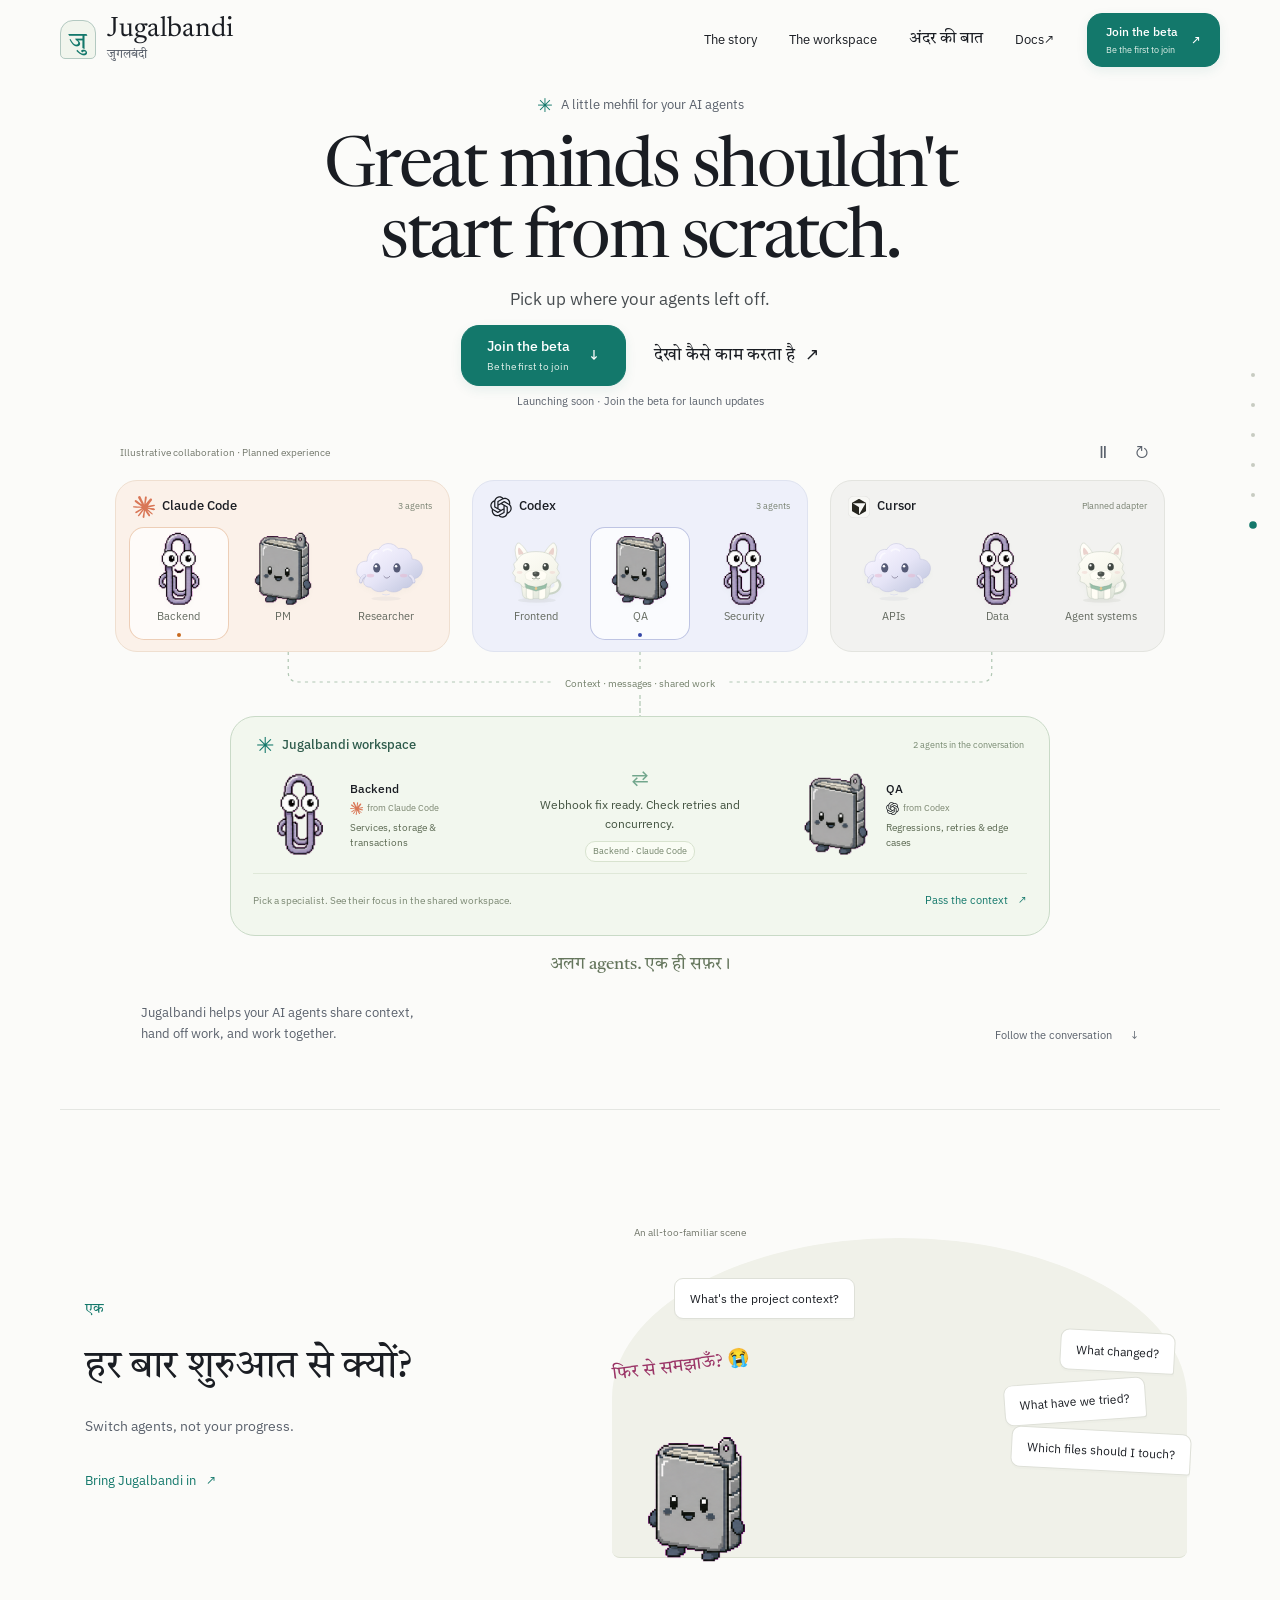
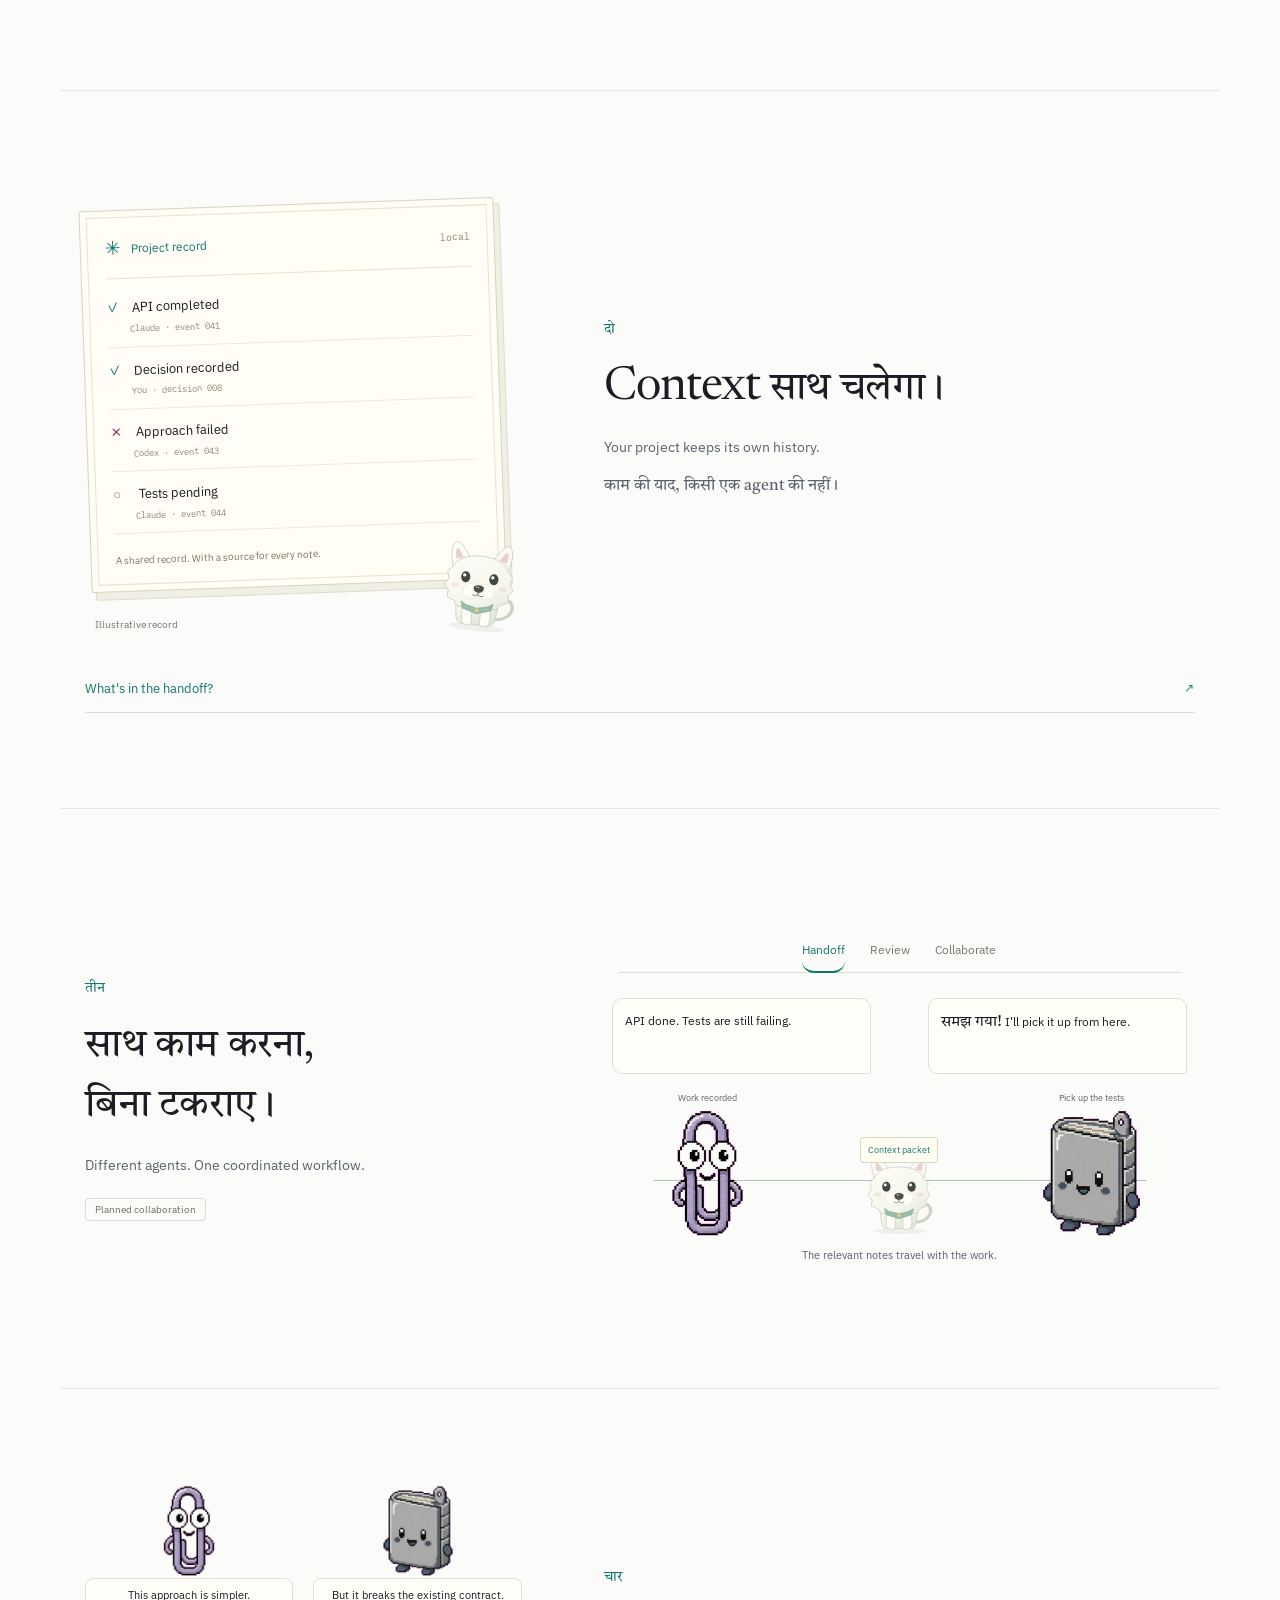
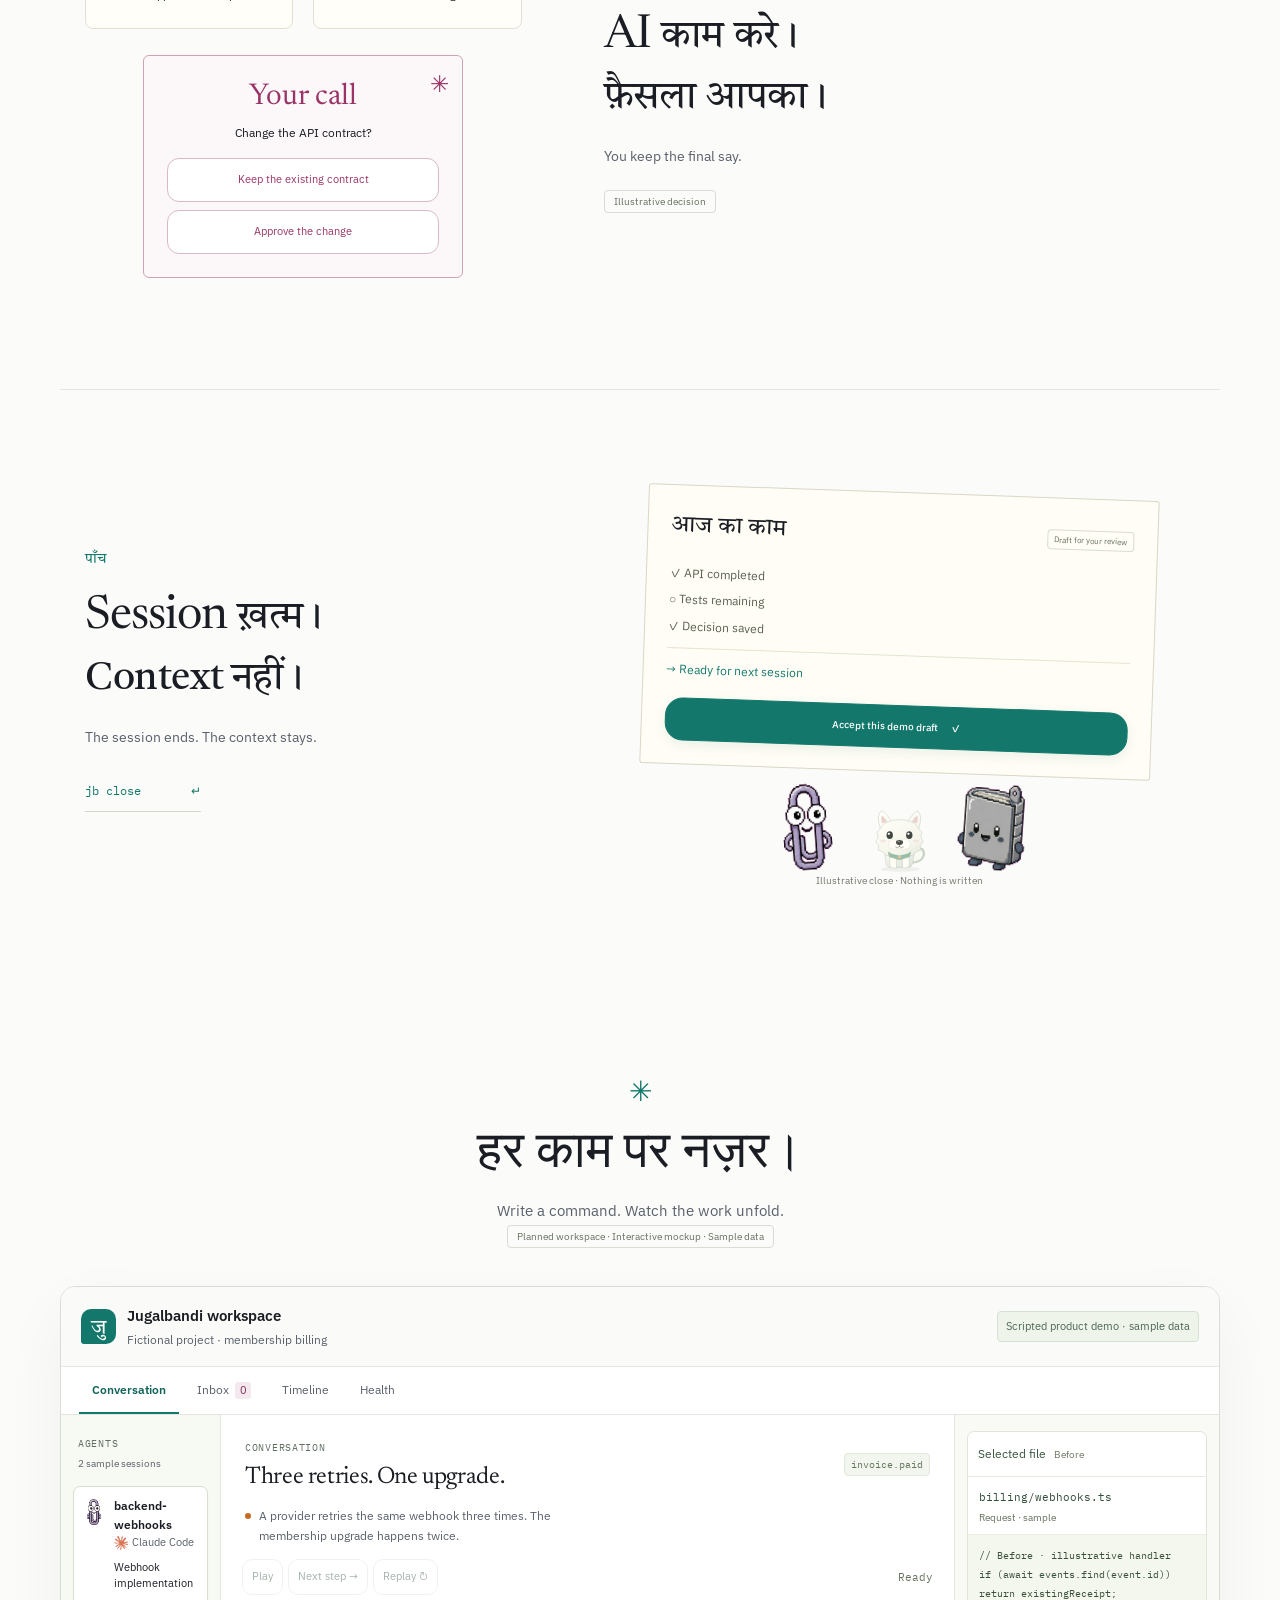
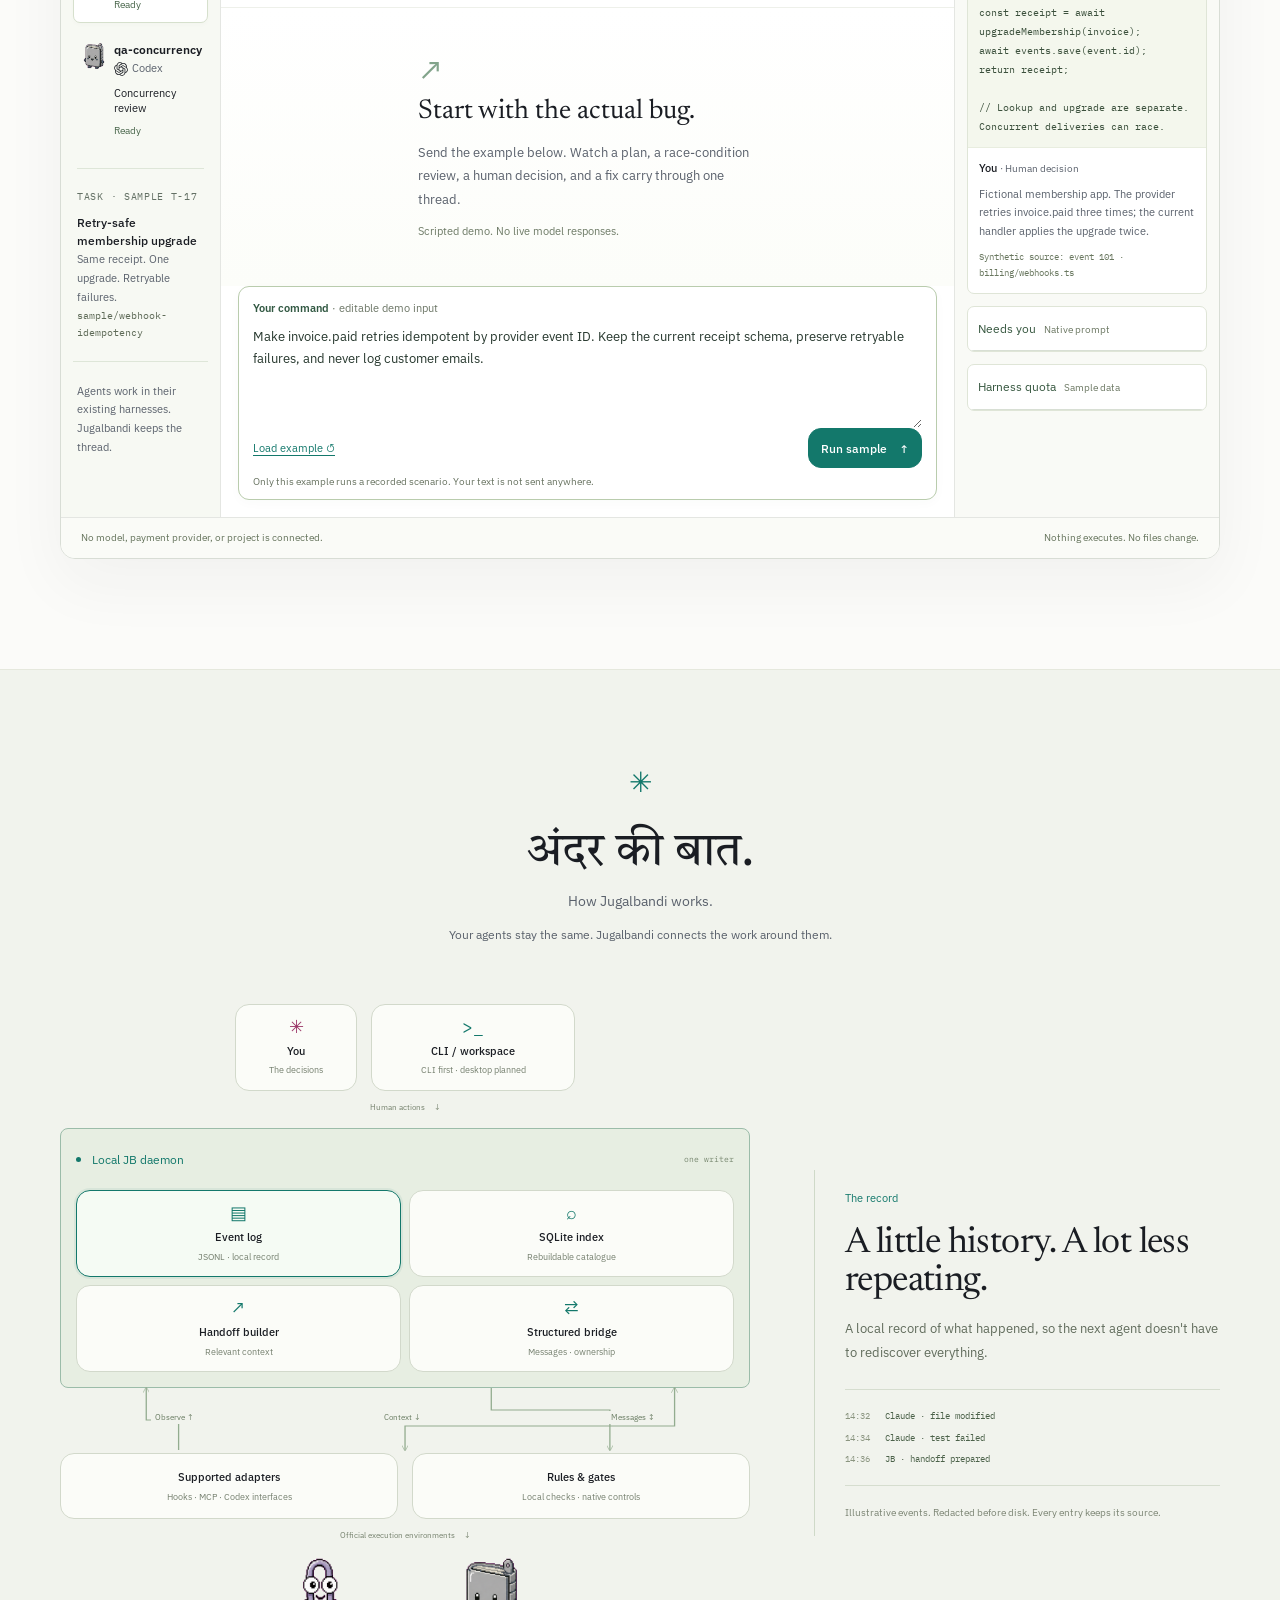
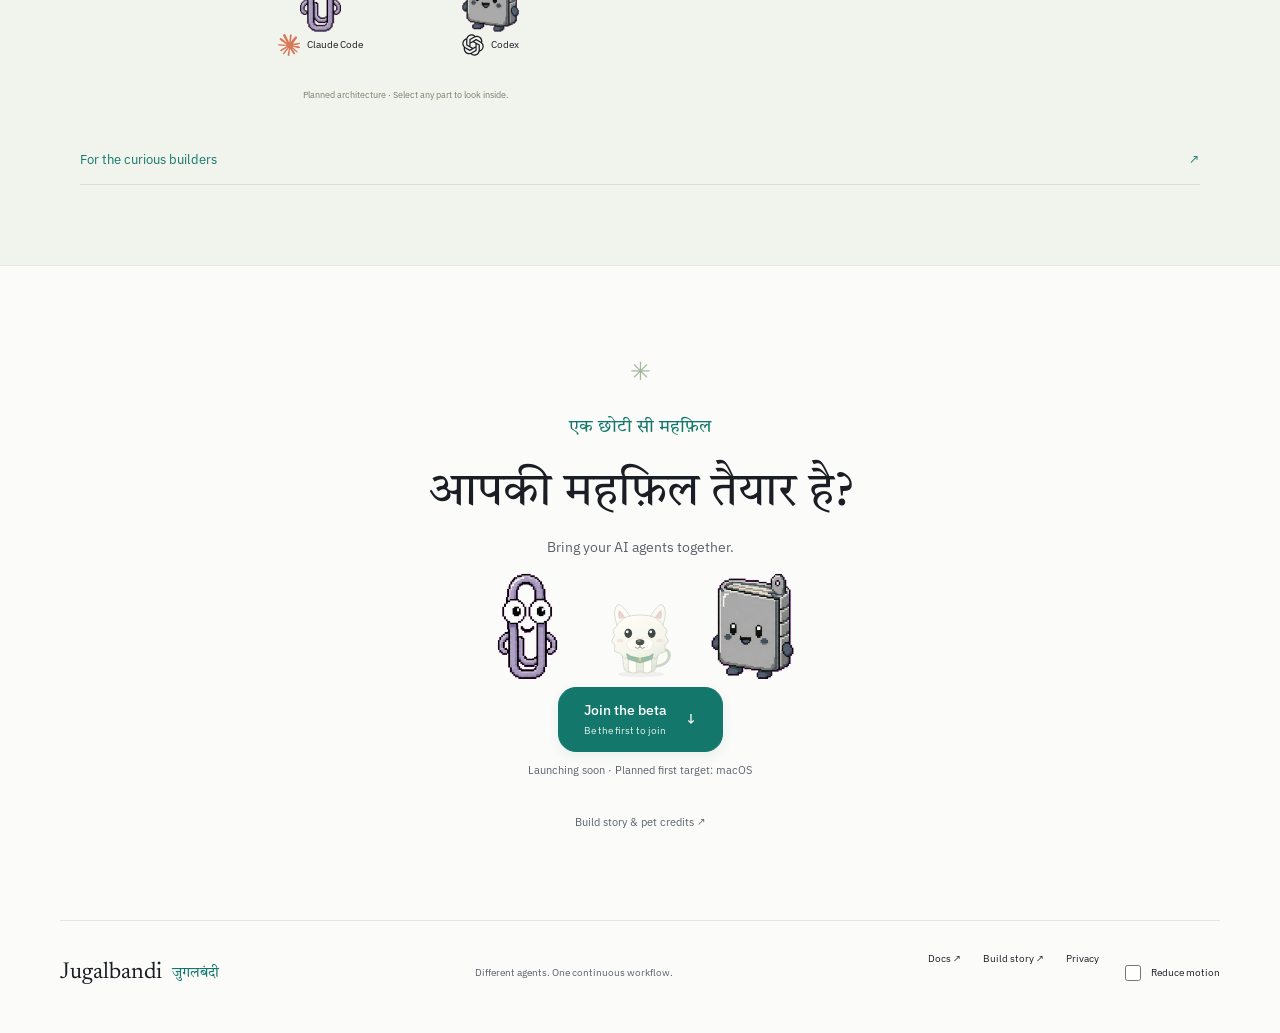
==== commit c0f98e68: "Publish specialist agent roles and rounded beta controls Agent: codex" ====
--- a/index.html
+++ b/index.html
@@ -19,7 +19,7 @@
   <header class="site-header wrap">
     <a class="wordmark" href="./" aria-label="Jugalbandi home"><span class="brand-icon" aria-hidden="true">जु</span><span>Jugalbandi<span class="wordmark-deva" lang="hi">जुगलबंदी</span></span></a>
     <nav aria-label="Main navigation"><a href="#story">The story</a><a href="#workspace-preview">The workspace</a><a href="#technology"><span lang="hi">अंदर की बात</span></a><a href="./docs/">Docs <span aria-hidden="true">↗</span></a></nav>
-    <button class="button button-small" data-beta>Join the beta <span aria-hidden="true">↗</span></button>
+    <button class="button button-small" aria-label="Join the beta" aria-describedby="beta-trust-1" data-beta><span class="beta-button-copy"><span>Join the beta</span><small class="beta-trust" id="beta-trust-1">Be the first to join</small></span><span class="beta-button-arrow" aria-hidden="true">↗</span></button>
   </header>
 
   <main id="main">
@@ -27,18 +27,18 @@
       <p class="intro"><span class="tiny-flower" aria-hidden="true">✳</span> A little mehfil for your AI agents</p>
       <h1 id="hero-heading">Great minds shouldn't<br>start from scratch.</h1>
       <p class="hero-support">Pick up where your agents left off.</p>
-      <div class="hero-actions"><button class="button" data-beta>Join the beta <span aria-hidden="true">↓</span></button><a class="text-link" href="#story" lang="hi">देखो कैसे काम करता है <span aria-hidden="true">↗</span></a></div>
+      <div class="hero-actions"><button class="button" aria-label="Join the beta" aria-describedby="beta-trust-2" data-beta><span class="beta-button-copy"><span>Join the beta</span><small class="beta-trust" id="beta-trust-2">Be the first to join</small></span><span class="beta-button-arrow" aria-hidden="true">↓</span></button><a class="text-link" href="#story" lang="hi">देखो कैसे काम करता है <span aria-hidden="true">↗</span></a></div>
       <p class="availability-note">Launching soon · Join the beta for launch updates</p>
 
       <div class="agent-theatre" data-scene="hero" data-step="0" aria-label="Illustrative agents collaborating across harnesses">
         <div class="theatre-toolbar"><span class="scene-label">Illustrative collaboration · Planned experience</span><div class="scene-controls"><button class="icon-button" id="hero-pause" aria-label="Pause handoff animation" aria-pressed="false">Ⅱ</button><button class="icon-button" id="hero-replay" aria-label="Replay handoff animation">↻</button></div></div>
         <div class="harness-groups">
-<div class="harness-group harness-claude"><header><img class="harness-logo" src="./assets/claude-logo.svg" alt="" aria-hidden="true" width="22" height="22"><h3>Claude Code</h3><small>3 agents</small></header><div class="agent-pod"><button class="agent-choice is-active" data-agent="claude-planner" aria-pressed="true" aria-label="Bring Planner from Claude Code into the shared workspace"><svg class="agent-avatar" viewBox="0 0 200 180" aria-hidden="true"><use href="./assets/characters.svg#agent-a"/></svg><span>Planner</span></button><button class="agent-choice" data-agent="claude-writer" aria-pressed="false" aria-label="Bring Writer from Claude Code into the shared workspace"><svg class="agent-avatar" viewBox="0 0 200 180" aria-hidden="true"><use href="./assets/characters.svg#agent-b"/></svg><span>Writer</span></button><button class="agent-choice" data-agent="claude-reviewer" aria-pressed="false" aria-label="Bring Reviewer from Claude Code into the shared workspace"><svg class="agent-avatar" viewBox="0 0 200 180" aria-hidden="true"><use href="./assets/characters.svg#agent-d"/></svg><span>Reviewer</span></button></div></div>
-<div class="harness-group harness-codex"><header><img class="harness-logo" src="./assets/codex-logo.svg" alt="" aria-hidden="true" width="22" height="22"><h3>Codex</h3><small>3 agents</small></header><div class="agent-pod"><button class="agent-choice" data-agent="codex-builder" aria-pressed="false" aria-label="Bring Builder from Codex into the shared workspace"><svg class="agent-avatar" viewBox="0 0 200 180" aria-hidden="true"><use href="./assets/characters.svg#agent-c"/></svg><span>Builder</span></button><button class="agent-choice is-active" data-agent="codex-reviewer" aria-pressed="true" aria-label="Bring Reviewer from Codex into the shared workspace"><svg class="agent-avatar" viewBox="0 0 200 180" aria-hidden="true"><use href="./assets/characters.svg#agent-b"/></svg><span>Reviewer</span></button><button class="agent-choice" data-agent="codex-tester" aria-pressed="false" aria-label="Bring Tester from Codex into the shared workspace"><svg class="agent-avatar" viewBox="0 0 200 180" aria-hidden="true"><use href="./assets/characters.svg#agent-a"/></svg><span>Tester</span></button></div></div>
-<div class="harness-group harness-cursor"><header><img class="harness-logo" src="./assets/cursor-logo.svg" alt="" aria-hidden="true" width="22" height="22"><h3>Cursor</h3><small>Planned adapter</small></header><div class="agent-pod"><button class="agent-choice" data-agent="cursor-designer" aria-pressed="false" aria-label="Bring Designer from Cursor into the shared workspace"><svg class="agent-avatar" viewBox="0 0 200 180" aria-hidden="true"><use href="./assets/characters.svg#agent-d"/></svg><span>Designer</span></button><button class="agent-choice" data-agent="cursor-builder" aria-pressed="false" aria-label="Bring Builder from Cursor into the shared workspace"><svg class="agent-avatar" viewBox="0 0 200 180" aria-hidden="true"><use href="./assets/characters.svg#agent-a"/></svg><span>Builder</span></button><button class="agent-choice" data-agent="cursor-tester" aria-pressed="false" aria-label="Bring Tester from Cursor into the shared workspace"><svg class="agent-avatar" viewBox="0 0 200 180" aria-hidden="true"><use href="./assets/characters.svg#agent-c"/></svg><span>Tester</span></button></div></div>
+<div class="harness-group harness-claude"><header><img class="harness-logo" src="./assets/claude-logo.svg" alt="" aria-hidden="true" width="22" height="22"><h3>Claude Code</h3><small>3 agents</small></header><div class="agent-pod"><button class="agent-choice is-active" data-agent="claude-backend" title="Services, storage &amp; transactions" aria-pressed="true" aria-label="Bring Backend from Claude Code into the shared workspace"><svg class="agent-avatar" viewBox="0 0 200 180" aria-hidden="true"><use href="./assets/characters.svg#agent-a"/></svg><span>Backend</span></button><button class="agent-choice" data-agent="claude-pm" title="Scope, priorities &amp; acceptance" aria-pressed="false" aria-label="Bring PM from Claude Code into the shared workspace"><svg class="agent-avatar" viewBox="0 0 200 180" aria-hidden="true"><use href="./assets/characters.svg#agent-b"/></svg><span>PM</span></button><button class="agent-choice" data-agent="claude-researcher" title="Evidence, options &amp; dependencies" aria-pressed="false" aria-label="Bring Researcher from Claude Code into the shared workspace"><svg class="agent-avatar" viewBox="0 0 200 180" aria-hidden="true"><use href="./assets/characters.svg#agent-d"/></svg><span>Researcher</span></button></div></div>
+<div class="harness-group harness-codex"><header><img class="harness-logo" src="./assets/codex-logo.svg" alt="" aria-hidden="true" width="22" height="22"><h3>Codex</h3><small>3 agents</small></header><div class="agent-pod"><button class="agent-choice" data-agent="codex-frontend" title="UI, interactions &amp; accessibility" aria-pressed="false" aria-label="Bring Frontend from Codex into the shared workspace"><svg class="agent-avatar" viewBox="0 0 200 180" aria-hidden="true"><use href="./assets/characters.svg#agent-c"/></svg><span>Frontend</span></button><button class="agent-choice is-active" data-agent="codex-qa" title="Regressions, retries &amp; edge cases" aria-pressed="true" aria-label="Bring QA from Codex into the shared workspace"><svg class="agent-avatar" viewBox="0 0 200 180" aria-hidden="true"><use href="./assets/characters.svg#agent-b"/></svg><span>QA</span></button><button class="agent-choice" data-agent="codex-security" title="Permissions, secrets &amp; trust" aria-pressed="false" aria-label="Bring Security from Codex into the shared workspace"><svg class="agent-avatar" viewBox="0 0 200 180" aria-hidden="true"><use href="./assets/characters.svg#agent-a"/></svg><span>Security</span></button></div></div>
+<div class="harness-group harness-cursor"><header><img class="harness-logo" src="./assets/cursor-logo.svg" alt="" aria-hidden="true" width="22" height="22"><h3>Cursor</h3><small>Planned adapter</small></header><div class="agent-pod"><button class="agent-choice" data-agent="cursor-api" title="Contracts, errors &amp; integrations" aria-pressed="false" aria-label="Bring APIs from Cursor into the shared workspace"><svg class="agent-avatar" viewBox="0 0 200 180" aria-hidden="true"><use href="./assets/characters.svg#agent-d"/></svg><span>APIs</span></button><button class="agent-choice" data-agent="cursor-data" title="Schemas, migrations &amp; quality" aria-pressed="false" aria-label="Bring Data from Cursor into the shared workspace"><svg class="agent-avatar" viewBox="0 0 200 180" aria-hidden="true"><use href="./assets/characters.svg#agent-a"/></svg><span>Data</span></button><button class="agent-choice" data-agent="cursor-agents" title="Tools, context &amp; handoffs" aria-pressed="false" aria-label="Bring Agent systems from Cursor into the shared workspace"><svg class="agent-avatar" viewBox="0 0 200 180" aria-hidden="true"><use href="./assets/characters.svg#agent-c"/></svg><span>Agent systems</span></button></div></div>
         </div>
         <div class="communication-lane" aria-hidden="true"><svg viewBox="0 0 1000 64" preserveAspectRatio="none"><path d="M165 0V20Q165 30 175 30H490Q500 30 500 42V64M500 0V64M835 0V20Q835 30 825 30H510Q500 30 500 42"/></svg><span class="relay-note">▤</span><span class="lane-label">Context · messages · shared work</span></div>
-        <div class="shared-workspace"><div class="shared-workspace-heading"><span class="workspace-knot" aria-hidden="true">✳</span><h3>Jugalbandi workspace</h3><small>2 agents in the conversation</small></div><div class="workspace-participants"><div class="workspace-agent" id="hero-agent-from"><svg viewBox="0 0 200 180" aria-hidden="true"><use href="./assets/characters.svg#agent-a"/></svg><div><strong>Planner</strong><span>from Claude Code</span></div></div><div class="shared-exchange"><span class="exchange-direction" aria-hidden="true">⇄</span><p id="hero-exchange-copy">API done. Tests are still failing.</p><span class="context-ready" id="hero-exchange-state">A note for the next agent</span></div><div class="workspace-agent" id="hero-agent-to"><svg viewBox="0 0 200 180" aria-hidden="true"><use href="./assets/characters.svg#agent-b"/></svg><div><strong>Reviewer</strong><span>from Codex</span></div></div></div><div class="workspace-demo-footer"><p>Pick an agent above. Bring another perspective in.</p><button class="text-link" id="pass-context">Pass the context <span aria-hidden="true">↗</span></button></div></div>
+        <div class="shared-workspace"><div class="shared-workspace-heading"><span class="workspace-knot" aria-hidden="true">✳</span><h3>Jugalbandi workspace</h3><small>2 agents in the conversation</small></div><div class="workspace-participants"><div class="workspace-agent" id="hero-agent-from"><svg viewBox="0 0 200 180" aria-hidden="true"><use href="./assets/characters.svg#agent-a"/></svg><div><strong>Backend</strong><span>from Claude Code</span><small class="agent-focus">Services, storage &amp; transactions</small></div></div><div class="shared-exchange"><span class="exchange-direction" aria-hidden="true">⇄</span><p id="hero-exchange-copy">API done. Tests are still failing.</p><span class="context-ready" id="hero-exchange-state">A note for the next agent</span></div><div class="workspace-agent" id="hero-agent-to"><svg viewBox="0 0 200 180" aria-hidden="true"><use href="./assets/characters.svg#agent-b"/></svg><div><strong>QA</strong><span>from Codex</span><small class="agent-focus">Regressions, retries &amp; edge cases</small></div></div></div><div class="workspace-demo-footer"><p>Pick a specialist. See their focus in the shared workspace.</p><button class="text-link" id="pass-context">Pass the context <span aria-hidden="true">↗</span></button></div></div>
         <p class="theatre-caption" lang="hi">अलग agents. एक ही सफ़र।</p><p class="sr-only" id="hero-pair-status" role="status"></p>
       </div>
       <div class="hero-foot"><p>Jugalbandi helps your AI agents share context,<br class="desktop-only"> hand off work, and work together.</p><a href="#story" class="scroll-cue">Follow the conversation <span aria-hidden="true">↓</span></a></div>
@@ -88,7 +88,7 @@
       <details class="builder-details"><summary>For the curious builders <span aria-hidden="true">↗</span></summary><div class="builder-content"><p class="principle" lang="hi">अपने tools, अपने rules.</p><dl class="tech-stack"><dt>Runtime</dt><dd>Node.js 24 · TypeScript · Zod</dd><dt>Capture</dt><dd>Official hooks → redacted spool → one local daemon</dd><dt>Storage</dt><dd>Append-only JSONL → rebuildable SQLite index</dd><dt>Handoff</dt><dd>Recorded events + project/git state + session cursor → relevant packet</dd><dt>Bridge</dt><dd>Stateless stdio MCP shim → agent Unix socket → typed operations</dd><dt>Human control</dt><dd>CLI and planned workspace → separate human Unix socket</dd><dt>Gates</dt><dd>Native controls and hook/git gates. Gate checks do not depend on a running daemon.</dd><dt>Workspace</dt><dd>CLI first. Tauri desktop with a Node sidecar is planned.</dd><dt>Later recall</dt><dd>SQLite FTS default; optional self-hosted mem0 with local embeddings.</dd></dl><p>Existing harnesses retain their safety and permissions. Gate coverage depends on the available mechanism. Jugalbandi keeps a local project record; the connected model providers still process requests in their own environments.</p><a class="text-link" href="./docs/">Read the architecture notes ↗</a></div></details>
     </div></section>
 
-    <section class="invitation wrap" id="download" aria-labelledby="download-heading"><div class="invitation-ornament" aria-hidden="true">✳</div><p class="intro" lang="hi">एक छोटी सी महफ़िल</p><h2 id="download-heading" lang="hi">आपकी महफ़िल तैयार है?</h2><p>Bring your AI agents together.</p><div class="invitation-cast" aria-hidden="true"><svg viewBox="0 0 200 180"><use href="./assets/characters.svg#claude"/></svg><svg viewBox="0 0 200 180"><use href="./assets/characters.svg#jb"/></svg><svg viewBox="0 0 200 180"><use href="./assets/characters.svg#codex"/></svg></div><button class="button" data-beta>Join the beta <span aria-hidden="true">↓</span></button><p class="availability-note">Launching soon · Planned first target: macOS</p><a class="text-link build-story-link" href="./story/">Build story &amp; pet credits ↗</a></section>
+    <section class="invitation wrap" id="download" aria-labelledby="download-heading"><div class="invitation-ornament" aria-hidden="true">✳</div><p class="intro" lang="hi">एक छोटी सी महफ़िल</p><h2 id="download-heading" lang="hi">आपकी महफ़िल तैयार है?</h2><p>Bring your AI agents together.</p><div class="invitation-cast" aria-hidden="true"><svg viewBox="0 0 200 180"><use href="./assets/characters.svg#claude"/></svg><svg viewBox="0 0 200 180"><use href="./assets/characters.svg#jb"/></svg><svg viewBox="0 0 200 180"><use href="./assets/characters.svg#codex"/></svg></div><button class="button" aria-label="Join the beta" aria-describedby="beta-trust-3" data-beta><span class="beta-button-copy"><span>Join the beta</span><small class="beta-trust" id="beta-trust-3">Be the first to join</small></span><span class="beta-button-arrow" aria-hidden="true">↓</span></button><p class="availability-note">Launching soon · Planned first target: macOS</p><a class="text-link build-story-link" href="./story/">Build story &amp; pet credits ↗</a></section>
   </main>
 
   <footer class="site-footer wrap"><a class="wordmark" href="./">Jugalbandi <span lang="hi">जुगलबंदी</span></a><p>Different agents. One continuous workflow.</p><div><a href="./docs/">Docs ↗</a><a href="./story/">Build story ↗</a><a href="./privacy/">Privacy</a><label class="motion-toggle"><input type="checkbox" id="reduce-motion"> Reduce motion</label></div></footer>
--- a/styles.css
+++ b/styles.css
@@ -587,3 +587,22 @@
   .harness-group header > small { margin-left: 0; }
   .workspace-agent div > span { justify-content: center; }
 }
+
+.agent-choice > span { font-size: 11px; min-height: 30px; display: grid; place-items: center; text-align: center; }
+.workspace-agent .agent-focus { display: block; color: #5a6851; font-size: 10px; line-height: 1.5; margin-top: 5px; max-width: 160px; }
+@media (max-width: 680px) { .agent-choice > span { font-size: 10px; } .workspace-agent .agent-focus { font-size: 10px; max-width: 145px; margin-inline: auto; } }
+
+/* Softer controls, with shadows that respond to intent. */
+.button { border-radius: 18px; box-shadow: 0 4px 12px #13786b16; transition: background .2s, box-shadow .2s, transform .18s; }
+.button:hover, .button:focus-visible { box-shadow: 0 8px 22px #13786b2b; transform: translateY(-1px); }
+.button:active { transform: translateY(1px); box-shadow: 0 2px 6px #13786b1c; }
+.beta-button-copy { display: flex; flex-direction: column; align-items: flex-start; gap: 3px; text-align: left; }
+.beta-trust { font-size: 10px; line-height: 1.4; font-weight: 400; color: #e3f2eb; }
+.beta-button-arrow { align-self: center; }
+.site-header > .button { padding-block: 10px; border-radius: 15px; }
+.site-header .beta-trust { font-size: 9px; }
+.decision-options button, .demo-tabs button { border-radius: 12px; }
+.arch-node { border-radius: 14px; }
+.decision-options button, .demo-tabs button, .icon-button { transition: background .2s, box-shadow .2s; }
+.decision-options button:hover, .demo-tabs button:hover { box-shadow: 0 4px 12px #1a1d2310; }
+@media (max-width: 680px) { .site-header > .button { min-height: 52px; } .site-header .beta-trust { font-size: 9px; } }
--- a/workspace.css
+++ b/workspace.css
@@ -241,3 +241,8 @@
 
 .workspace-preview .wp-agent small { display: flex; align-items: center; gap: 4px; }
 .workspace-preview .wp-agent small .harness-logo, .workspace-preview .wp-vendor-quota .harness-logo { width: 14px; height: 14px; flex-basis: 14px; }
+
+.workspace-preview .wp-primary, .workspace-preview .wp-secondary, .workspace-preview .wp-run { border-radius: 13px; transition: background .2s, box-shadow .2s, transform .18s; }
+.workspace-preview .wp-demo-controls button, .workspace-preview .wp-message-event { border-radius: 10px; transition: background .2s, box-shadow .2s; }
+.workspace-preview .wp-primary:hover:not(:disabled), .workspace-preview .wp-secondary:hover:not(:disabled), .workspace-preview .wp-run:hover:not(:disabled) { box-shadow: 0 5px 14px #1a1d2318; transform: translateY(-1px); }
+.workspace-preview .wp-demo-controls button:hover:not(:disabled), .workspace-preview .wp-message-event:hover { box-shadow: 0 3px 10px #1a1d2310; }
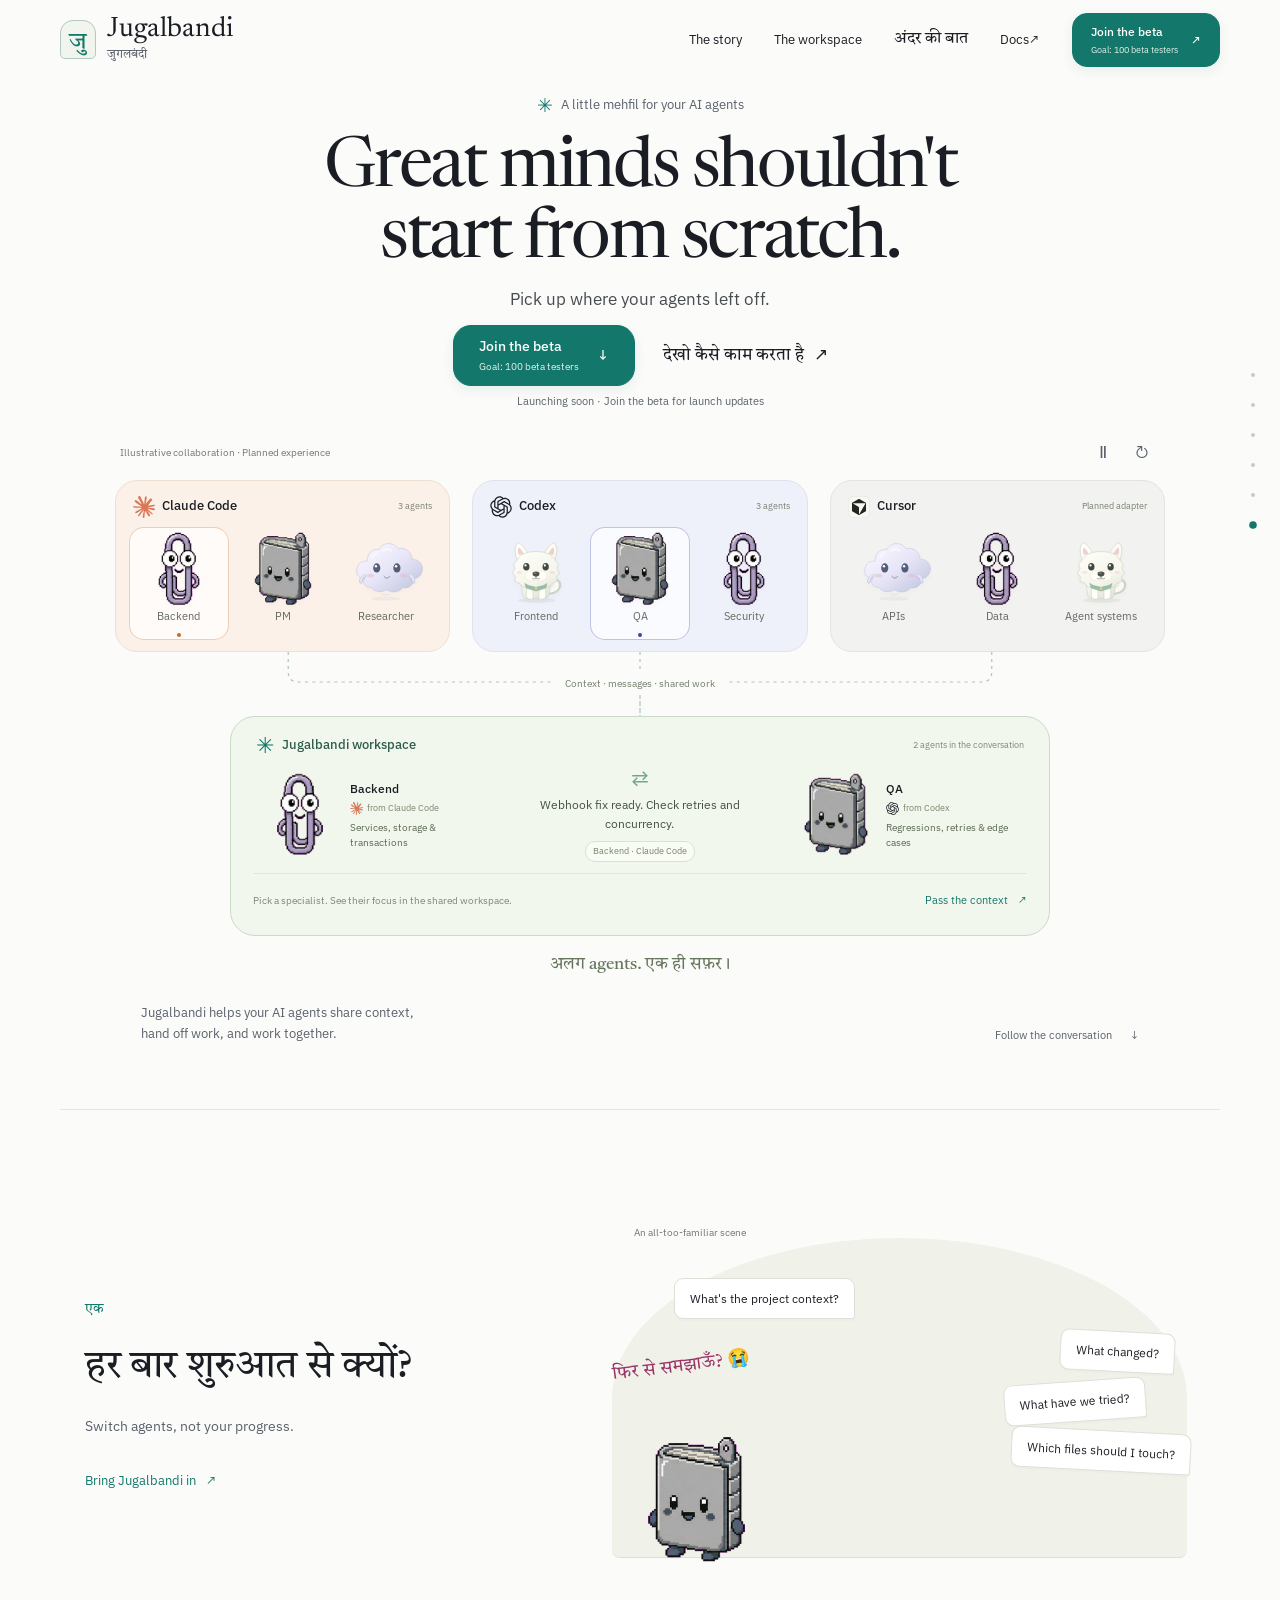
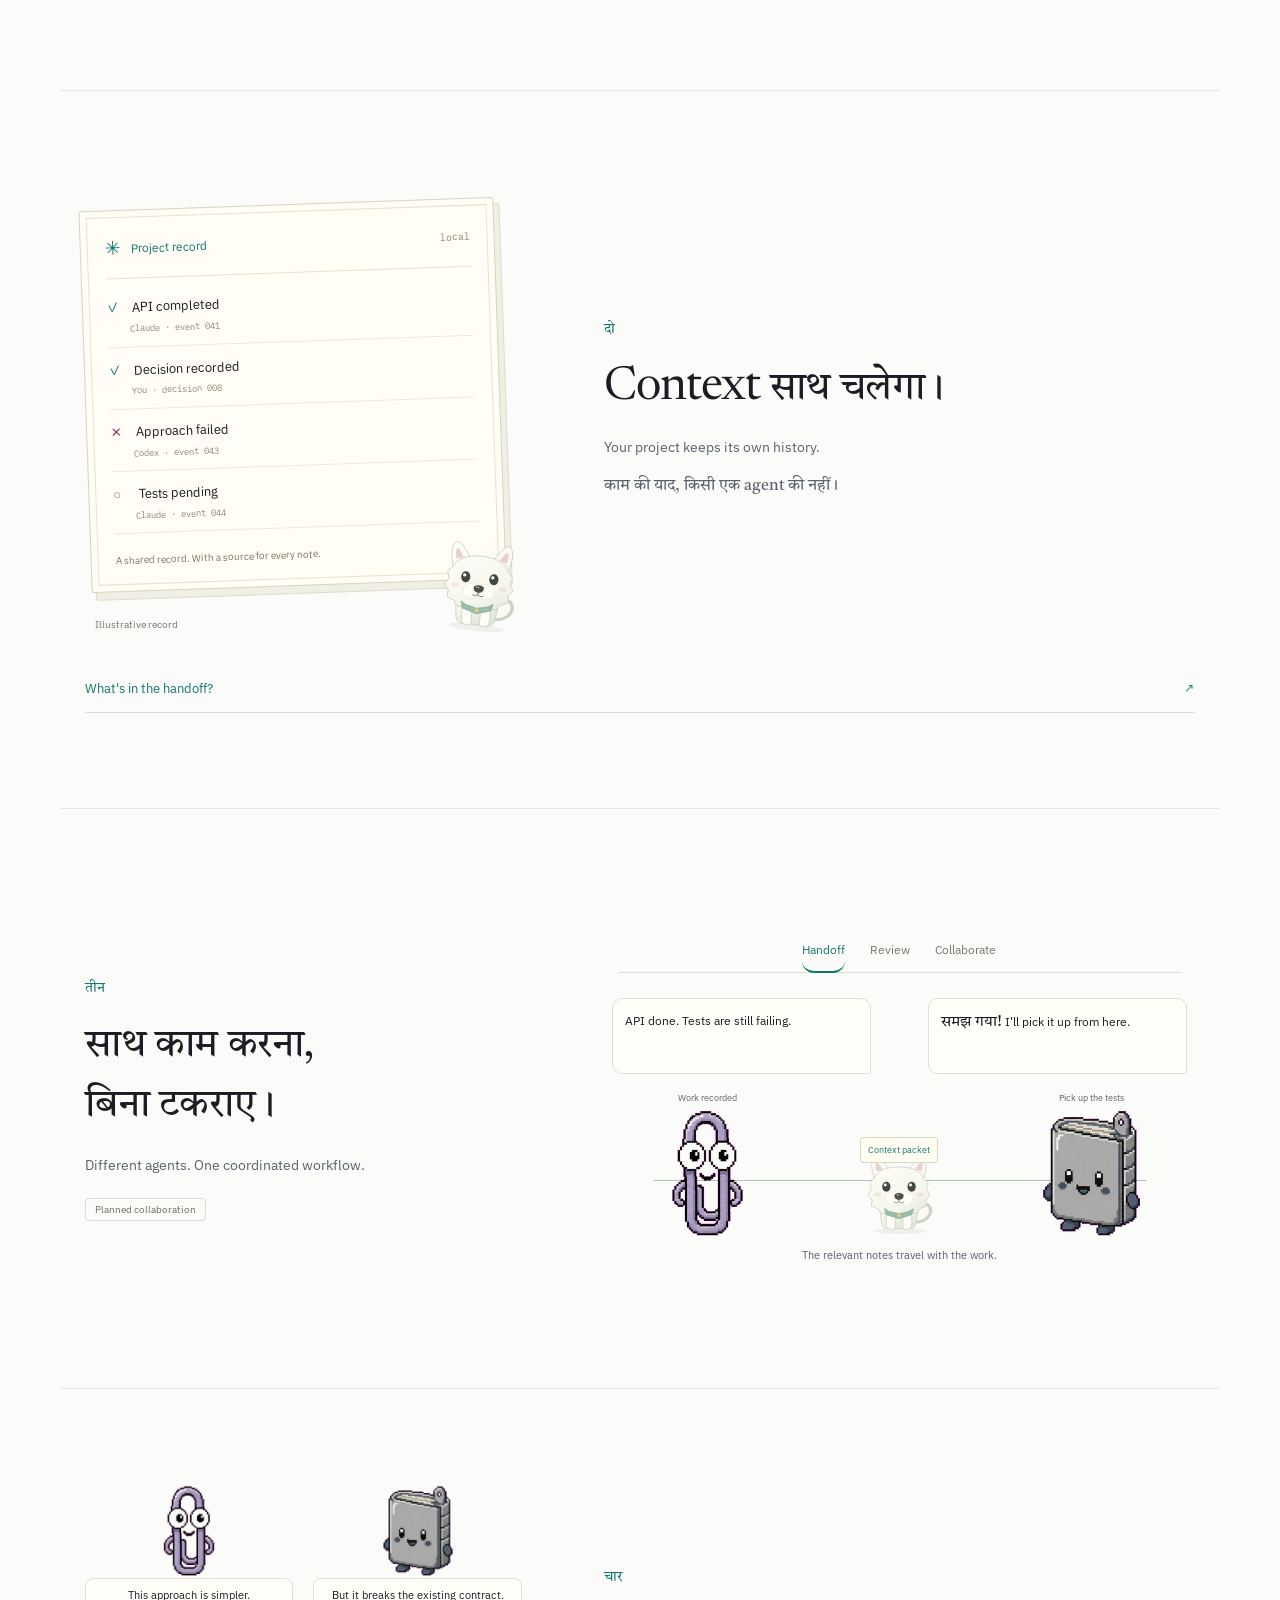
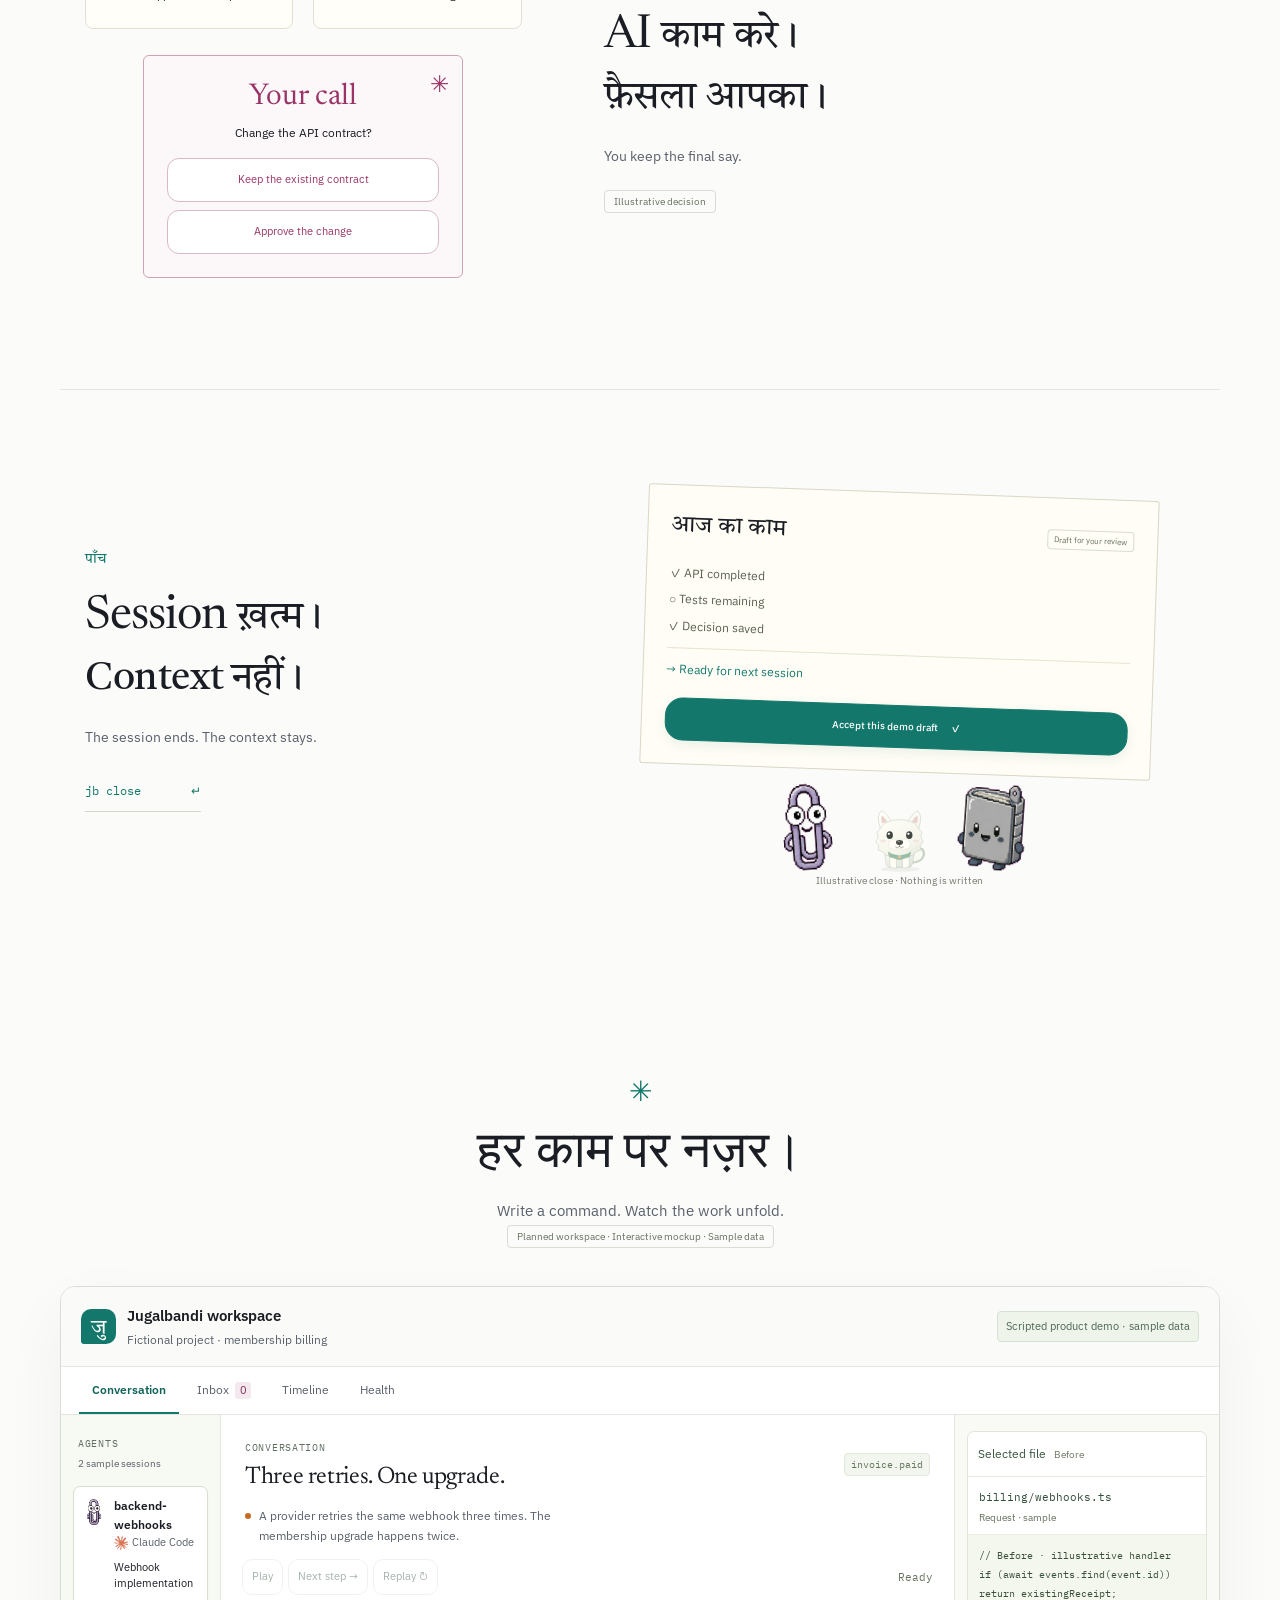
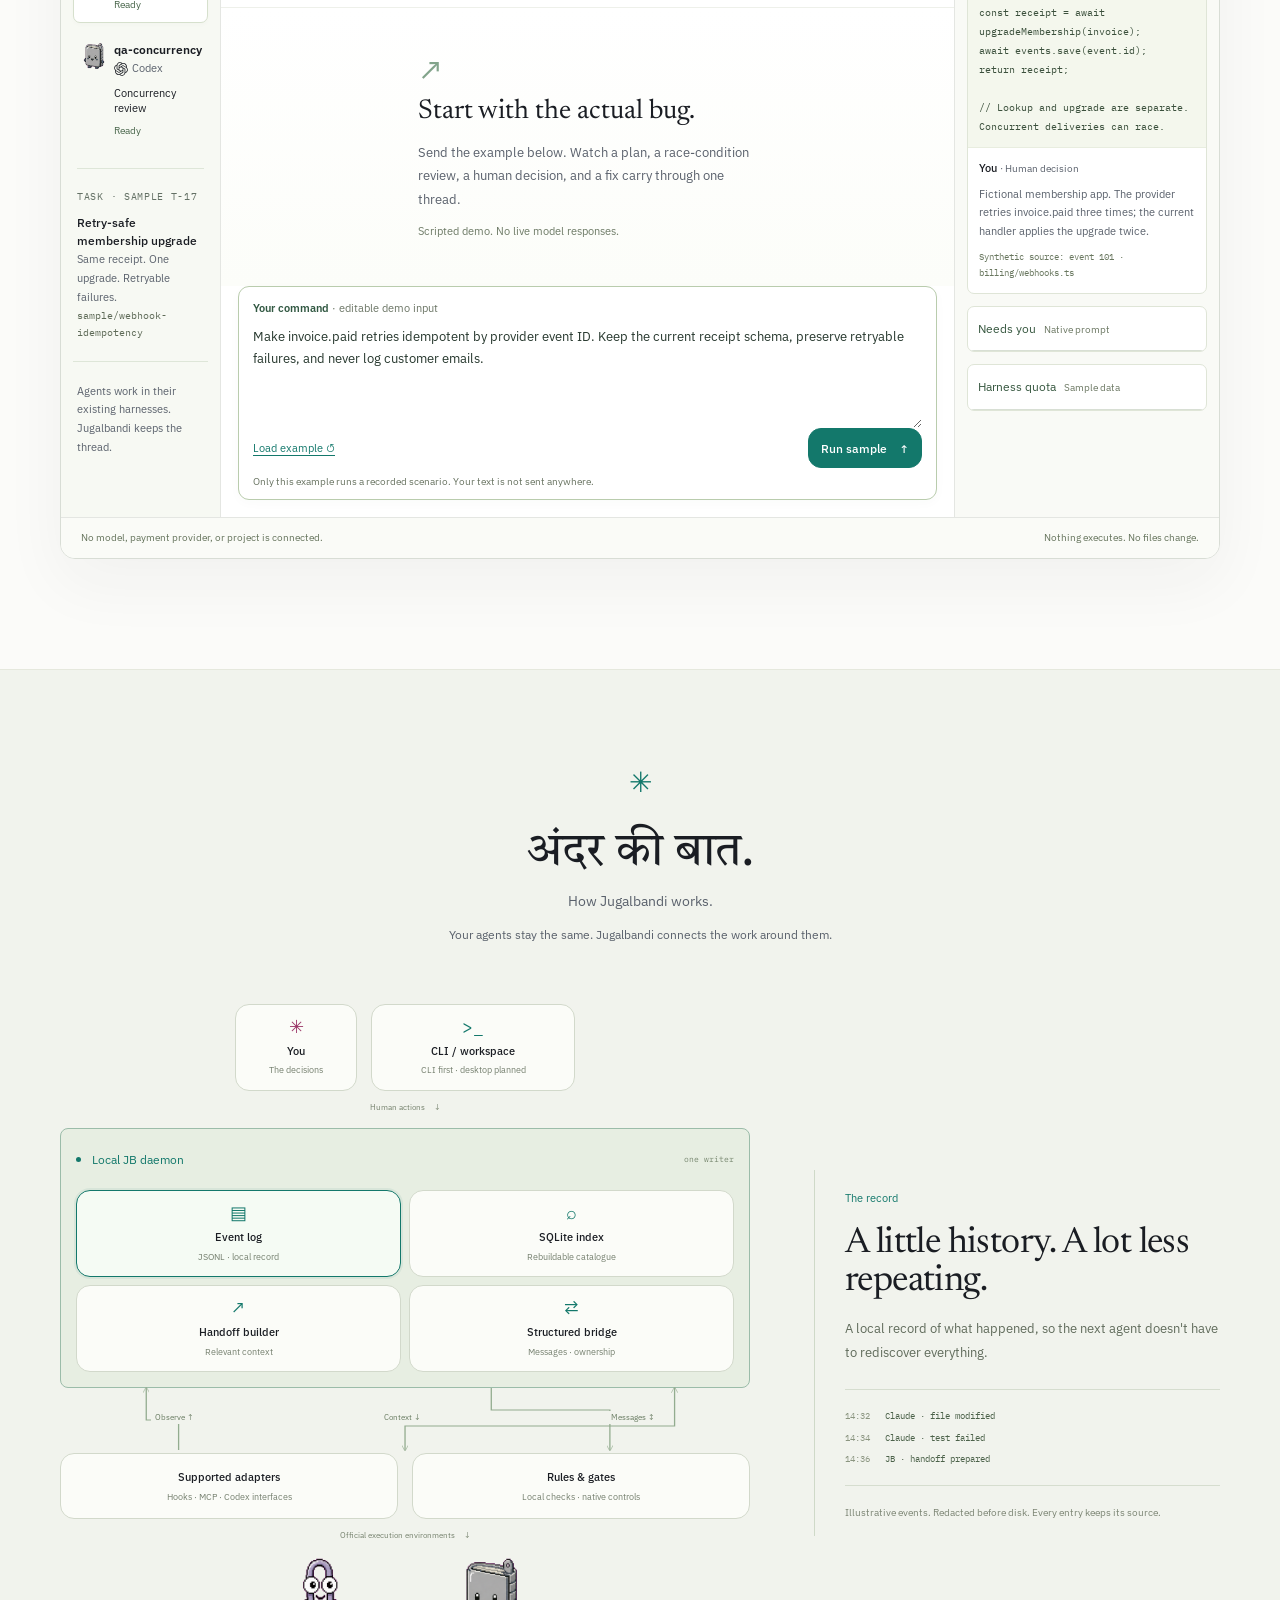
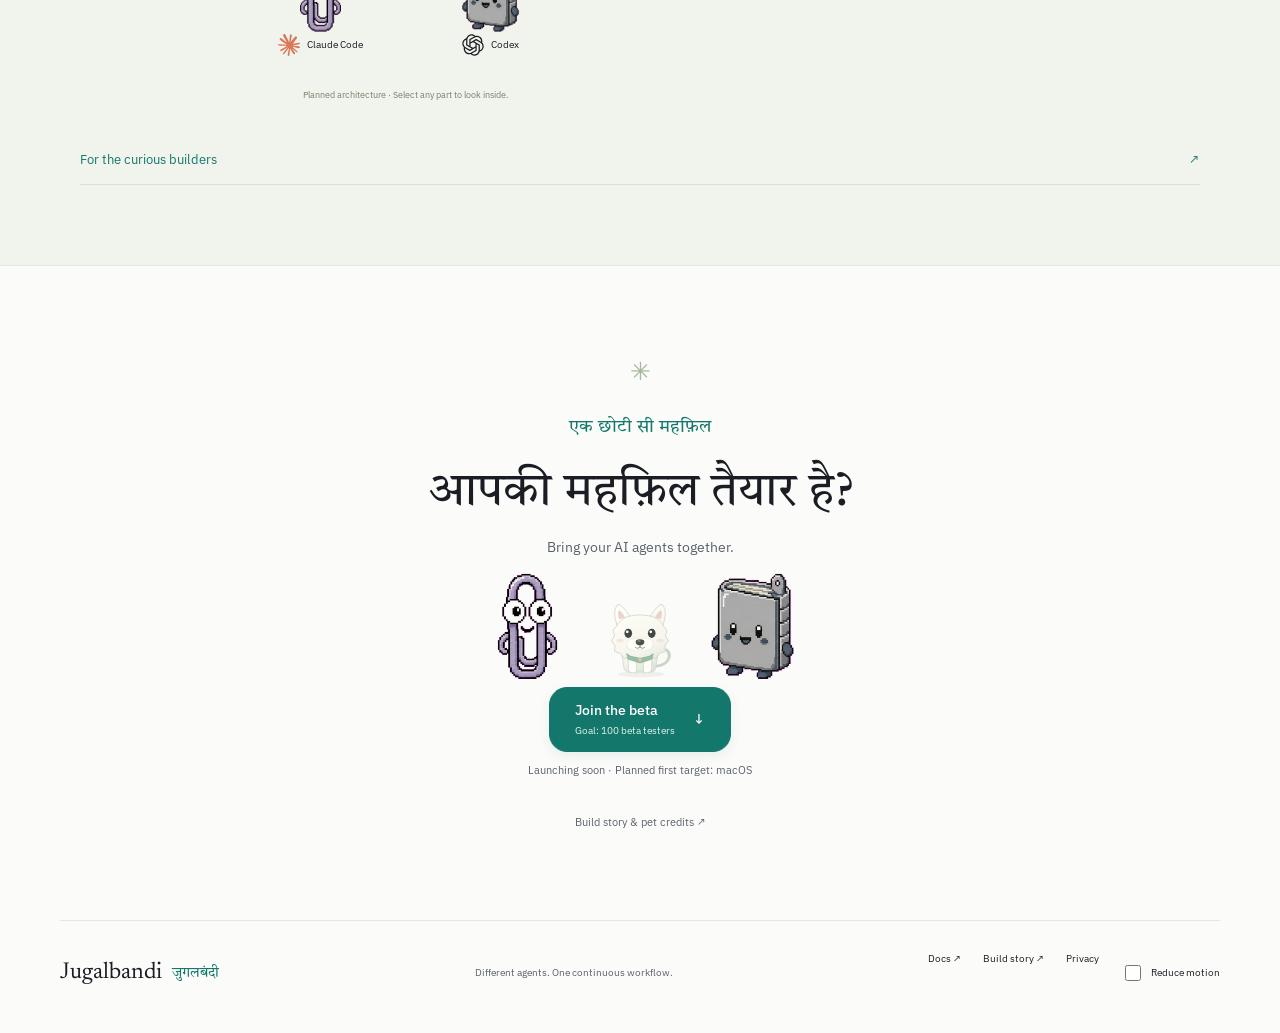
==== commit a8389c15: "Publish the 100-person beta cohort target Agent: codex" ====
--- a/index.html
+++ b/index.html
@@ -10,16 +10,16 @@
   <link rel="preconnect" href="https://fonts.googleapis.com">
   <link rel="preconnect" href="https://fonts.gstatic.com" crossorigin>
   <link href="https://fonts.googleapis.com/css2?family=Newsreader:opsz,wght@6..72,400;6..72,500&family=IBM+Plex+Sans:wght@400;500;600&family=IBM+Plex+Mono:wght@400&family=Tiro+Devanagari+Hindi&display=swap" rel="stylesheet">
-  <link rel="stylesheet" href="./styles.css">
-  <link rel="stylesheet" href="./workspace.css">
-  <script type="module" src="./app.js"></script>
-</head>
+  <link rel="stylesheet" href="./styles.css?v=5a4857dcda9634dd">
+  <link rel="stylesheet" href="./workspace.css?v=5a4857dcda9634dd">
+  <script type="module" src="./app.js?v=5a4857dcda9634dd"></script>
+<meta name="jugalbandi-build" content="5a4857dcda9634dd"></head>
 <body>
   <a class="skip-link" href="#main">Skip to the story</a>
   <header class="site-header wrap">
     <a class="wordmark" href="./" aria-label="Jugalbandi home"><span class="brand-icon" aria-hidden="true">जु</span><span>Jugalbandi<span class="wordmark-deva" lang="hi">जुगलबंदी</span></span></a>
     <nav aria-label="Main navigation"><a href="#story">The story</a><a href="#workspace-preview">The workspace</a><a href="#technology"><span lang="hi">अंदर की बात</span></a><a href="./docs/">Docs <span aria-hidden="true">↗</span></a></nav>
-    <button class="button button-small" aria-label="Join the beta" aria-describedby="beta-trust-1" data-beta><span class="beta-button-copy"><span>Join the beta</span><small class="beta-trust" id="beta-trust-1">Be the first to join</small></span><span class="beta-button-arrow" aria-hidden="true">↗</span></button>
+    <button class="button button-small" aria-label="Join the beta" aria-describedby="beta-trust-1" data-beta><span class="beta-button-copy"><span>Join the beta</span><small class="beta-trust" id="beta-trust-1">Goal: 100 beta testers</small></span><span class="beta-button-arrow" aria-hidden="true">↗</span></button>
   </header>
 
   <main id="main">
@@ -27,7 +27,7 @@
       <p class="intro"><span class="tiny-flower" aria-hidden="true">✳</span> A little mehfil for your AI agents</p>
       <h1 id="hero-heading">Great minds shouldn't<br>start from scratch.</h1>
       <p class="hero-support">Pick up where your agents left off.</p>
-      <div class="hero-actions"><button class="button" aria-label="Join the beta" aria-describedby="beta-trust-2" data-beta><span class="beta-button-copy"><span>Join the beta</span><small class="beta-trust" id="beta-trust-2">Be the first to join</small></span><span class="beta-button-arrow" aria-hidden="true">↓</span></button><a class="text-link" href="#story" lang="hi">देखो कैसे काम करता है <span aria-hidden="true">↗</span></a></div>
+      <div class="hero-actions"><button class="button" aria-label="Join the beta" aria-describedby="beta-trust-2" data-beta><span class="beta-button-copy"><span>Join the beta</span><small class="beta-trust" id="beta-trust-2">Goal: 100 beta testers</small></span><span class="beta-button-arrow" aria-hidden="true">↓</span></button><a class="text-link" href="#story" lang="hi">देखो कैसे काम करता है <span aria-hidden="true">↗</span></a></div>
       <p class="availability-note">Launching soon · Join the beta for launch updates</p>
 
       <div class="agent-theatre" data-scene="hero" data-step="0" aria-label="Illustrative agents collaborating across harnesses">
@@ -88,7 +88,7 @@
       <details class="builder-details"><summary>For the curious builders <span aria-hidden="true">↗</span></summary><div class="builder-content"><p class="principle" lang="hi">अपने tools, अपने rules.</p><dl class="tech-stack"><dt>Runtime</dt><dd>Node.js 24 · TypeScript · Zod</dd><dt>Capture</dt><dd>Official hooks → redacted spool → one local daemon</dd><dt>Storage</dt><dd>Append-only JSONL → rebuildable SQLite index</dd><dt>Handoff</dt><dd>Recorded events + project/git state + session cursor → relevant packet</dd><dt>Bridge</dt><dd>Stateless stdio MCP shim → agent Unix socket → typed operations</dd><dt>Human control</dt><dd>CLI and planned workspace → separate human Unix socket</dd><dt>Gates</dt><dd>Native controls and hook/git gates. Gate checks do not depend on a running daemon.</dd><dt>Workspace</dt><dd>CLI first. Tauri desktop with a Node sidecar is planned.</dd><dt>Later recall</dt><dd>SQLite FTS default; optional self-hosted mem0 with local embeddings.</dd></dl><p>Existing harnesses retain their safety and permissions. Gate coverage depends on the available mechanism. Jugalbandi keeps a local project record; the connected model providers still process requests in their own environments.</p><a class="text-link" href="./docs/">Read the architecture notes ↗</a></div></details>
     </div></section>
 
-    <section class="invitation wrap" id="download" aria-labelledby="download-heading"><div class="invitation-ornament" aria-hidden="true">✳</div><p class="intro" lang="hi">एक छोटी सी महफ़िल</p><h2 id="download-heading" lang="hi">आपकी महफ़िल तैयार है?</h2><p>Bring your AI agents together.</p><div class="invitation-cast" aria-hidden="true"><svg viewBox="0 0 200 180"><use href="./assets/characters.svg#claude"/></svg><svg viewBox="0 0 200 180"><use href="./assets/characters.svg#jb"/></svg><svg viewBox="0 0 200 180"><use href="./assets/characters.svg#codex"/></svg></div><button class="button" aria-label="Join the beta" aria-describedby="beta-trust-3" data-beta><span class="beta-button-copy"><span>Join the beta</span><small class="beta-trust" id="beta-trust-3">Be the first to join</small></span><span class="beta-button-arrow" aria-hidden="true">↓</span></button><p class="availability-note">Launching soon · Planned first target: macOS</p><a class="text-link build-story-link" href="./story/">Build story &amp; pet credits ↗</a></section>
+    <section class="invitation wrap" id="download" aria-labelledby="download-heading"><div class="invitation-ornament" aria-hidden="true">✳</div><p class="intro" lang="hi">एक छोटी सी महफ़िल</p><h2 id="download-heading" lang="hi">आपकी महफ़िल तैयार है?</h2><p>Bring your AI agents together.</p><div class="invitation-cast" aria-hidden="true"><svg viewBox="0 0 200 180"><use href="./assets/characters.svg#claude"/></svg><svg viewBox="0 0 200 180"><use href="./assets/characters.svg#jb"/></svg><svg viewBox="0 0 200 180"><use href="./assets/characters.svg#codex"/></svg></div><button class="button" aria-label="Join the beta" aria-describedby="beta-trust-3" data-beta><span class="beta-button-copy"><span>Join the beta</span><small class="beta-trust" id="beta-trust-3">Goal: 100 beta testers</small></span><span class="beta-button-arrow" aria-hidden="true">↓</span></button><p class="availability-note">Launching soon · Planned first target: macOS</p><a class="text-link build-story-link" href="./story/">Build story &amp; pet credits ↗</a></section>
   </main>
 
   <footer class="site-footer wrap"><a class="wordmark" href="./">Jugalbandi <span lang="hi">जुगलबंदी</span></a><p>Different agents. One continuous workflow.</p><div><a href="./docs/">Docs ↗</a><a href="./story/">Build story ↗</a><a href="./privacy/">Privacy</a><label class="motion-toggle"><input type="checkbox" id="reduce-motion"> Reduce motion</label></div></footer>
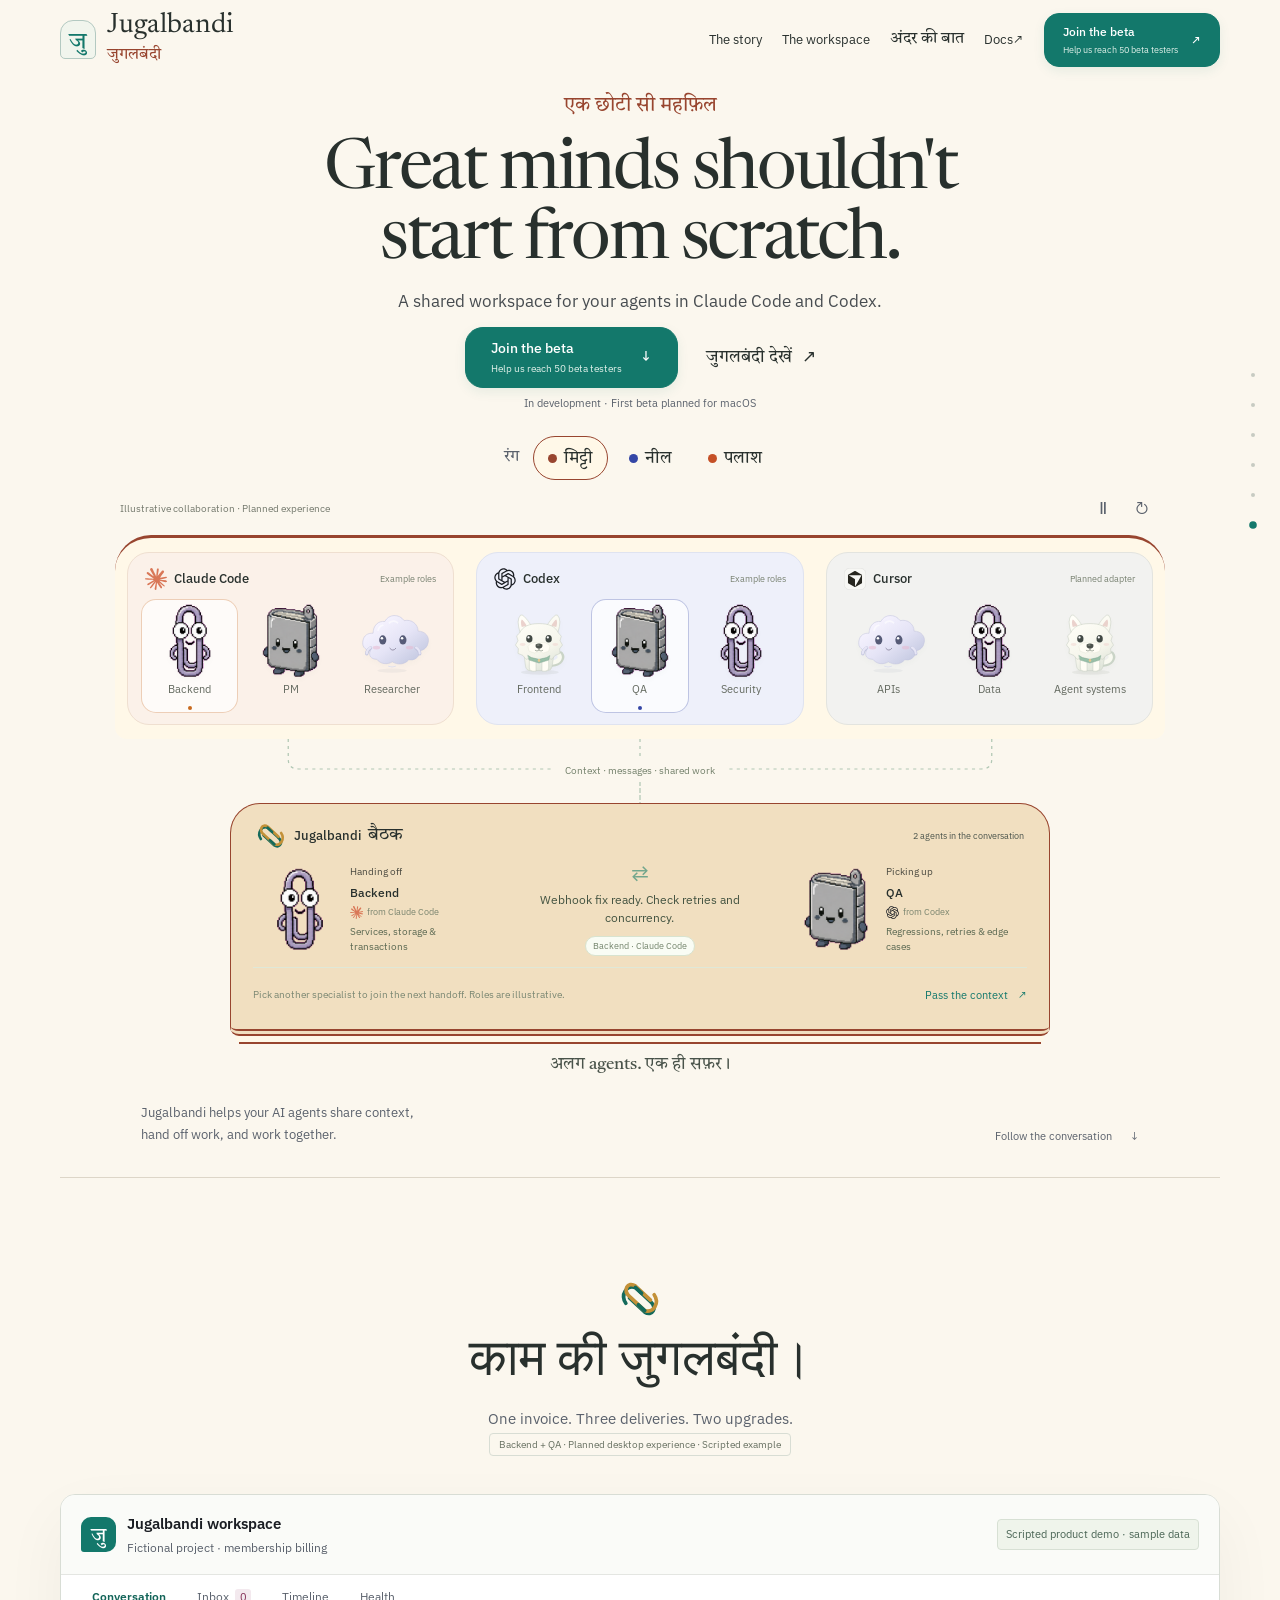
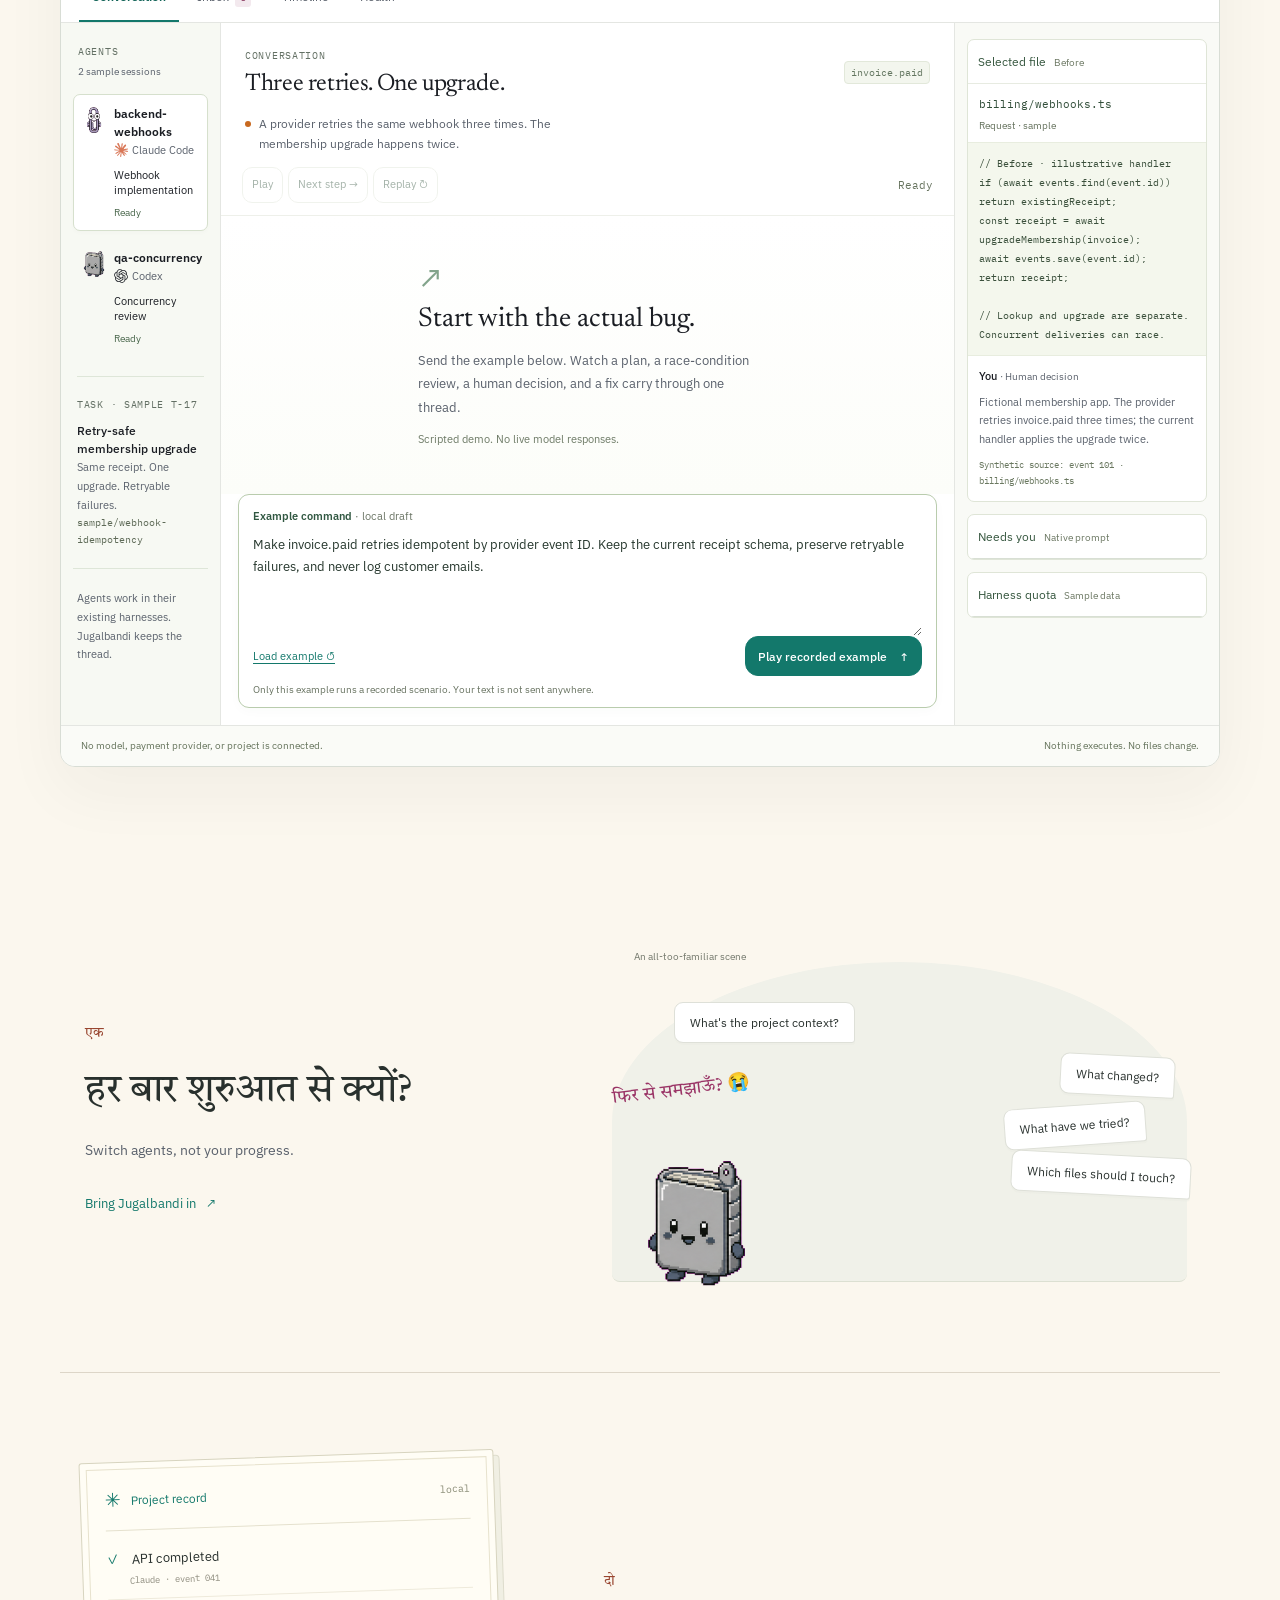
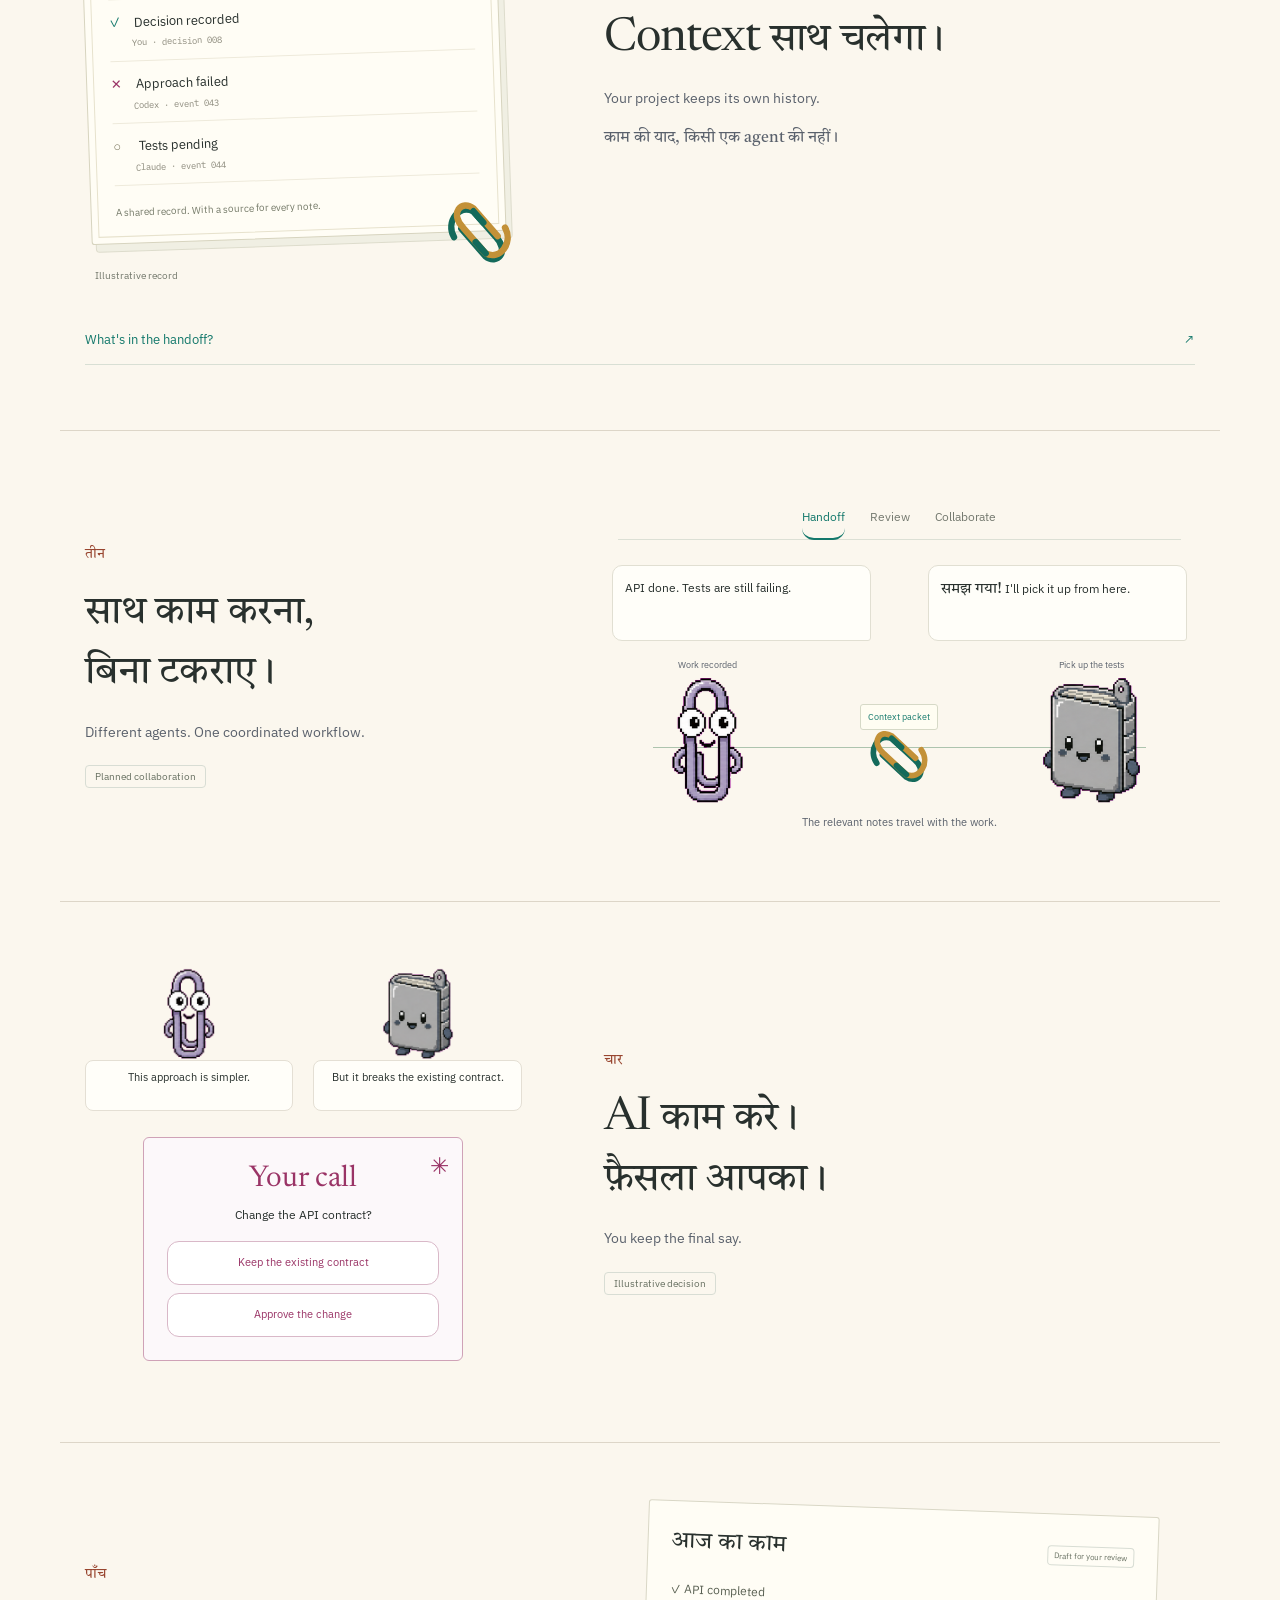
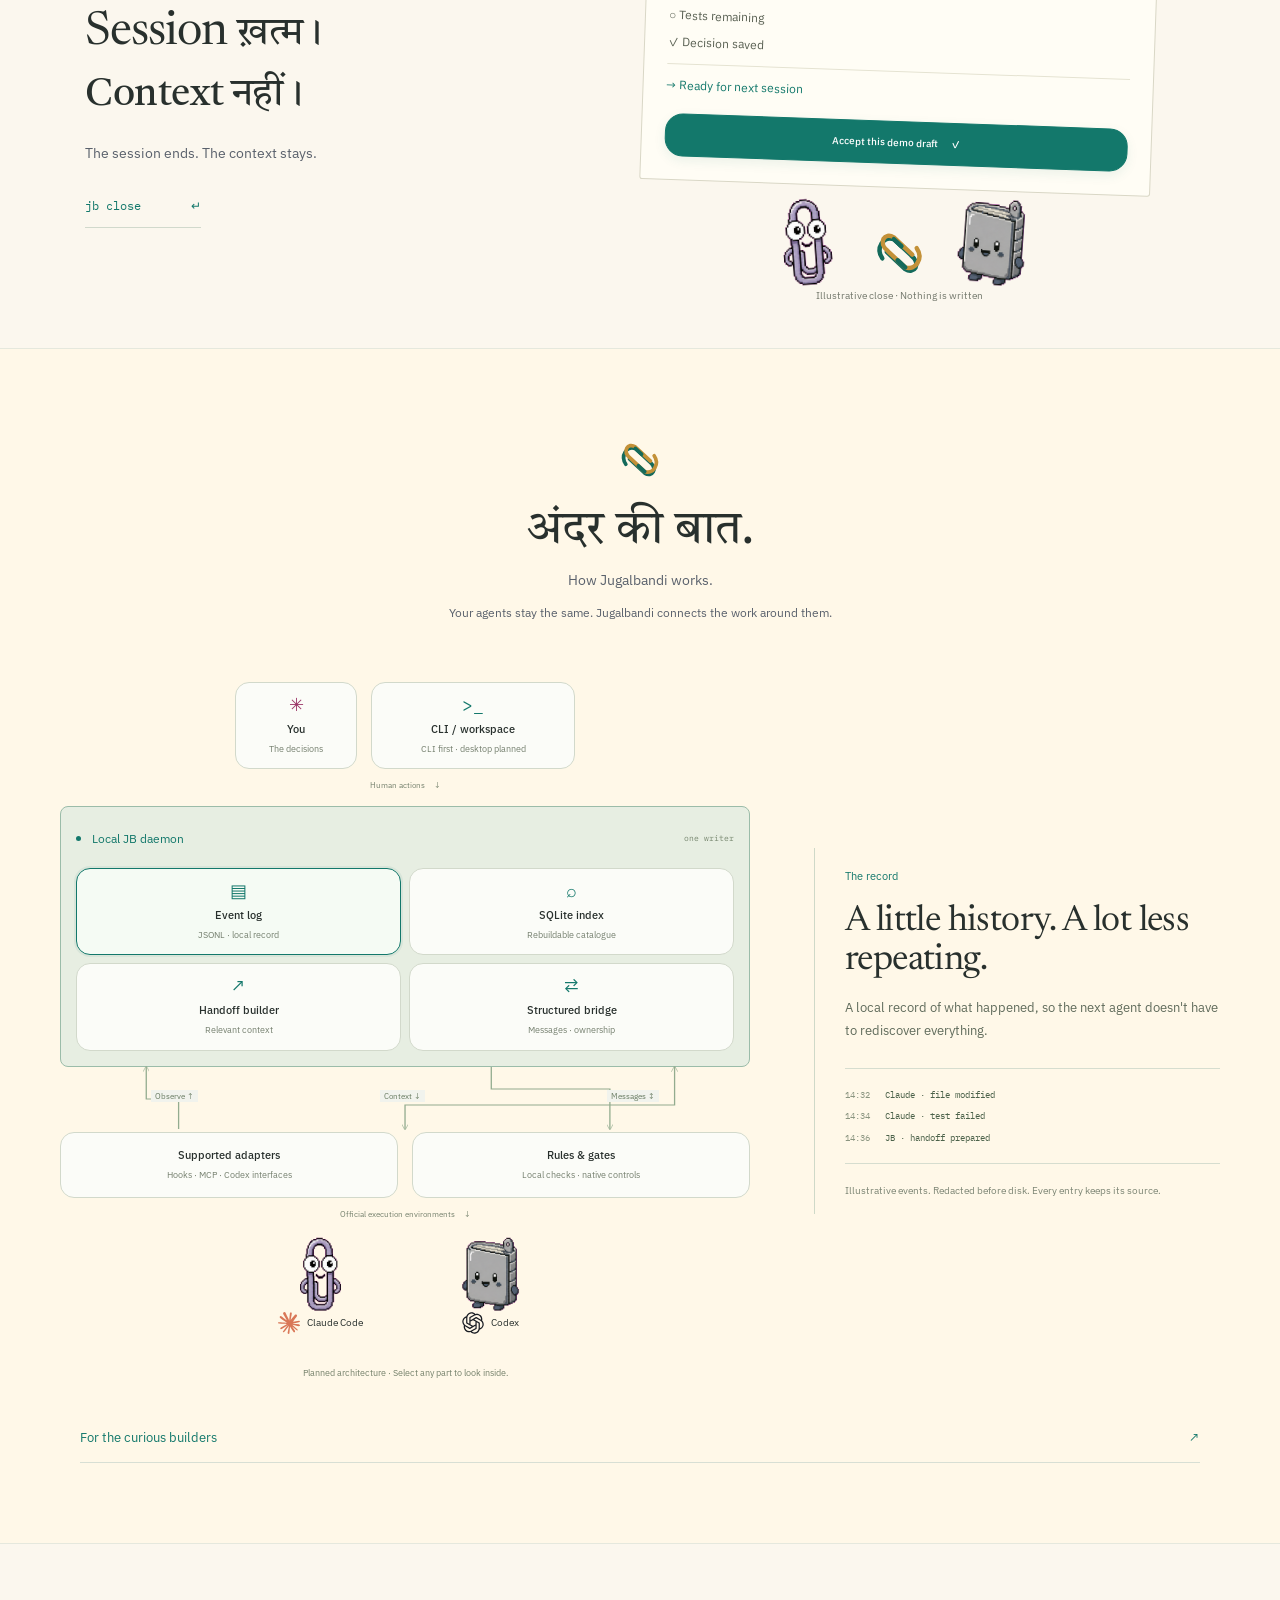
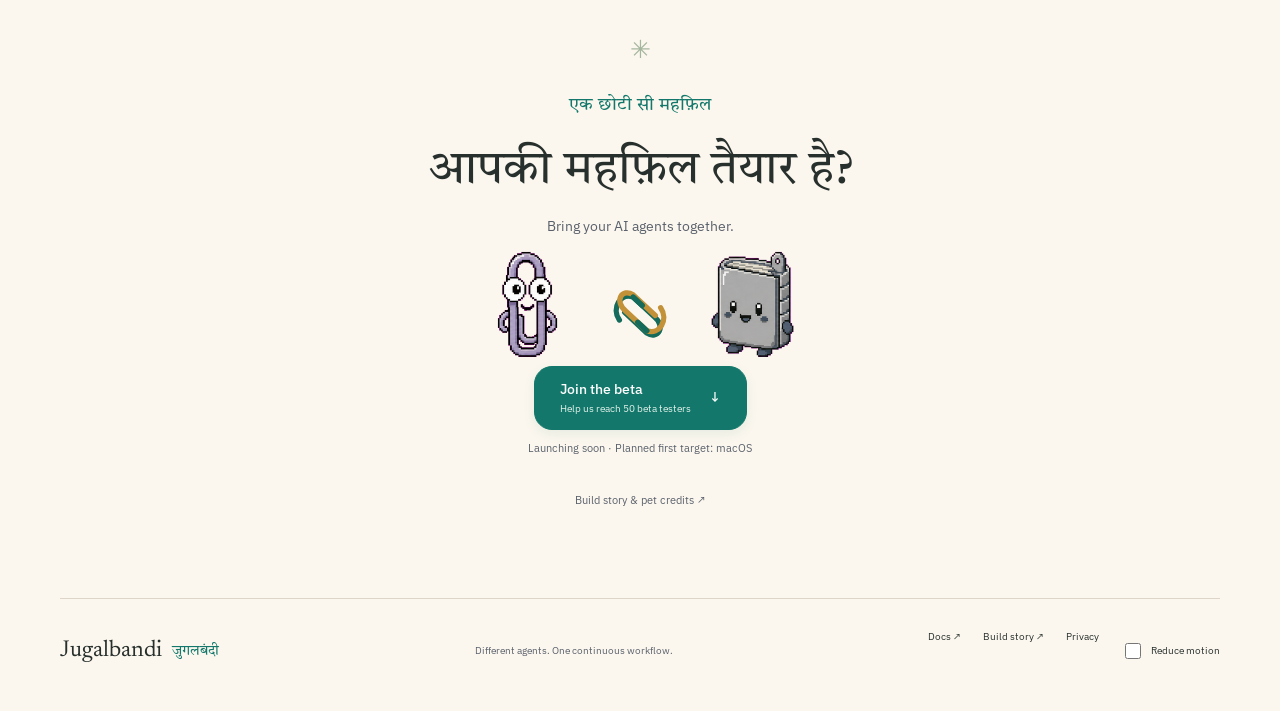
==== commit 7f2cf860: "Publish richer mehfil colourways and earlier chat demo Agent: codex" ====
--- a/index.html
+++ b/index.html
@@ -10,57 +10,59 @@
   <link rel="preconnect" href="https://fonts.googleapis.com">
   <link rel="preconnect" href="https://fonts.gstatic.com" crossorigin>
   <link href="https://fonts.googleapis.com/css2?family=Newsreader:opsz,wght@6..72,400;6..72,500&family=IBM+Plex+Sans:wght@400;500;600&family=IBM+Plex+Mono:wght@400&family=Tiro+Devanagari+Hindi&display=swap" rel="stylesheet">
-  <link rel="stylesheet" href="./styles.css?v=5a4857dcda9634dd">
-  <link rel="stylesheet" href="./workspace.css?v=5a4857dcda9634dd">
-  <script type="module" src="./app.js?v=5a4857dcda9634dd"></script>
-<meta name="jugalbandi-build" content="5a4857dcda9634dd"></head>
+  <link rel="stylesheet" href="./styles.css?v=7983e8b98b1d9268">
+  <link rel="stylesheet" href="./workspace.css?v=7983e8b98b1d9268">
+  <script type="module" src="./app.js?v=7983e8b98b1d9268"></script>
+<meta name="jugalbandi-build" content="7983e8b98b1d9268"></head>
 <body>
   <a class="skip-link" href="#main">Skip to the story</a>
   <header class="site-header wrap">
     <a class="wordmark" href="./" aria-label="Jugalbandi home"><span class="brand-icon" aria-hidden="true">जु</span><span>Jugalbandi<span class="wordmark-deva" lang="hi">जुगलबंदी</span></span></a>
     <nav aria-label="Main navigation"><a href="#story">The story</a><a href="#workspace-preview">The workspace</a><a href="#technology"><span lang="hi">अंदर की बात</span></a><a href="./docs/">Docs <span aria-hidden="true">↗</span></a></nav>
-    <button class="button button-small" aria-label="Join the beta" aria-describedby="beta-trust-1" data-beta><span class="beta-button-copy"><span>Join the beta</span><small class="beta-trust" id="beta-trust-1">Goal: 100 beta testers</small></span><span class="beta-button-arrow" aria-hidden="true">↗</span></button>
+    <button class="button button-small" aria-label="Join the beta" aria-describedby="beta-trust-1" data-beta><span class="beta-button-copy"><span>Join the beta</span><small class="beta-trust" id="beta-trust-1">Help us reach 50 beta testers</small></span><span class="beta-button-arrow" aria-hidden="true">↗</span></button>
   </header>
 
   <main id="main">
     <section class="hero wrap" id="home" aria-labelledby="hero-heading">
-      <p class="intro"><span class="tiny-flower" aria-hidden="true">✳</span> A little mehfil for your AI agents</p>
+      <p class="intro"><span lang="hi">एक छोटी सी महफ़िल</span></p>
       <h1 id="hero-heading">Great minds shouldn't<br>start from scratch.</h1>
-      <p class="hero-support">Pick up where your agents left off.</p>
-      <div class="hero-actions"><button class="button" aria-label="Join the beta" aria-describedby="beta-trust-2" data-beta><span class="beta-button-copy"><span>Join the beta</span><small class="beta-trust" id="beta-trust-2">Goal: 100 beta testers</small></span><span class="beta-button-arrow" aria-hidden="true">↓</span></button><a class="text-link" href="#story" lang="hi">देखो कैसे काम करता है <span aria-hidden="true">↗</span></a></div>
-      <p class="availability-note">Launching soon · Join the beta for launch updates</p>
+      <p class="hero-support">A shared workspace for your agents in Claude Code and Codex.</p>
+      <div class="hero-actions"><button class="button" aria-label="Join the beta" aria-describedby="beta-trust-2" data-beta><span class="beta-button-copy"><span>Join the beta</span><small class="beta-trust" id="beta-trust-2">Help us reach 50 beta testers</small></span><span class="beta-button-arrow" aria-hidden="true">↓</span></button><a class="text-link" href="#workspace-preview" lang="hi">जुगलबंदी देखें <span aria-hidden="true">↗</span></a></div>
+      <p class="availability-note">In development · First beta planned for macOS</p>
 
       <div class="agent-theatre" data-scene="hero" data-step="0" aria-label="Illustrative agents collaborating across harnesses">
-        <div class="theatre-toolbar"><span class="scene-label">Illustrative collaboration · Planned experience</span><div class="scene-controls"><button class="icon-button" id="hero-pause" aria-label="Pause handoff animation" aria-pressed="false">Ⅱ</button><button class="icon-button" id="hero-replay" aria-label="Replay handoff animation">↻</button></div></div>
+        <div class="palette-picker" role="group" aria-label="Page colour palette"><span lang="hi">रंग</span><button type="button" data-palette="mitti" aria-pressed="true" lang="hi">मिट्टी</button><button type="button" data-palette="neel" aria-pressed="false" lang="hi">नील</button><button type="button" data-palette="palash" aria-pressed="false" lang="hi">पलाश</button></div><div class="theatre-toolbar"><span class="scene-label">Illustrative collaboration · Planned experience</span><div class="scene-controls"><button class="icon-button" id="hero-pause" aria-label="Pause handoff animation" aria-pressed="false">Ⅱ</button><button class="icon-button" id="hero-replay" aria-label="Replay handoff animation">↻</button></div></div>
         <div class="harness-groups">
-<div class="harness-group harness-claude"><header><img class="harness-logo" src="./assets/claude-logo.svg" alt="" aria-hidden="true" width="22" height="22"><h3>Claude Code</h3><small>3 agents</small></header><div class="agent-pod"><button class="agent-choice is-active" data-agent="claude-backend" title="Services, storage &amp; transactions" aria-pressed="true" aria-label="Bring Backend from Claude Code into the shared workspace"><svg class="agent-avatar" viewBox="0 0 200 180" aria-hidden="true"><use href="./assets/characters.svg#agent-a"/></svg><span>Backend</span></button><button class="agent-choice" data-agent="claude-pm" title="Scope, priorities &amp; acceptance" aria-pressed="false" aria-label="Bring PM from Claude Code into the shared workspace"><svg class="agent-avatar" viewBox="0 0 200 180" aria-hidden="true"><use href="./assets/characters.svg#agent-b"/></svg><span>PM</span></button><button class="agent-choice" data-agent="claude-researcher" title="Evidence, options &amp; dependencies" aria-pressed="false" aria-label="Bring Researcher from Claude Code into the shared workspace"><svg class="agent-avatar" viewBox="0 0 200 180" aria-hidden="true"><use href="./assets/characters.svg#agent-d"/></svg><span>Researcher</span></button></div></div>
-<div class="harness-group harness-codex"><header><img class="harness-logo" src="./assets/codex-logo.svg" alt="" aria-hidden="true" width="22" height="22"><h3>Codex</h3><small>3 agents</small></header><div class="agent-pod"><button class="agent-choice" data-agent="codex-frontend" title="UI, interactions &amp; accessibility" aria-pressed="false" aria-label="Bring Frontend from Codex into the shared workspace"><svg class="agent-avatar" viewBox="0 0 200 180" aria-hidden="true"><use href="./assets/characters.svg#agent-c"/></svg><span>Frontend</span></button><button class="agent-choice is-active" data-agent="codex-qa" title="Regressions, retries &amp; edge cases" aria-pressed="true" aria-label="Bring QA from Codex into the shared workspace"><svg class="agent-avatar" viewBox="0 0 200 180" aria-hidden="true"><use href="./assets/characters.svg#agent-b"/></svg><span>QA</span></button><button class="agent-choice" data-agent="codex-security" title="Permissions, secrets &amp; trust" aria-pressed="false" aria-label="Bring Security from Codex into the shared workspace"><svg class="agent-avatar" viewBox="0 0 200 180" aria-hidden="true"><use href="./assets/characters.svg#agent-a"/></svg><span>Security</span></button></div></div>
+<div class="harness-group harness-claude"><header><img class="harness-logo" src="./assets/claude-logo.svg" alt="" aria-hidden="true" width="22" height="22"><h3>Claude Code</h3><small>Example roles</small></header><div class="agent-pod"><button class="agent-choice is-active" data-agent="claude-backend" title="Services, storage &amp; transactions" aria-pressed="true" aria-label="Bring Backend from Claude Code into the shared workspace"><svg class="agent-avatar" viewBox="0 0 200 180" aria-hidden="true"><use href="./assets/characters.svg#agent-a"/></svg><span>Backend</span></button><button class="agent-choice" data-agent="claude-pm" title="Scope, priorities &amp; acceptance" aria-pressed="false" aria-label="Bring PM from Claude Code into the shared workspace"><svg class="agent-avatar" viewBox="0 0 200 180" aria-hidden="true"><use href="./assets/characters.svg#agent-b"/></svg><span>PM</span></button><button class="agent-choice" data-agent="claude-researcher" title="Evidence, options &amp; dependencies" aria-pressed="false" aria-label="Bring Researcher from Claude Code into the shared workspace"><svg class="agent-avatar" viewBox="0 0 200 180" aria-hidden="true"><use href="./assets/characters.svg#agent-d"/></svg><span>Researcher</span></button></div></div>
+<div class="harness-group harness-codex"><header><img class="harness-logo" src="./assets/codex-logo.svg" alt="" aria-hidden="true" width="22" height="22"><h3>Codex</h3><small>Example roles</small></header><div class="agent-pod"><button class="agent-choice" data-agent="codex-frontend" title="UI, interactions &amp; accessibility" aria-pressed="false" aria-label="Bring Frontend from Codex into the shared workspace"><svg class="agent-avatar" viewBox="0 0 200 180" aria-hidden="true"><use href="./assets/characters.svg#agent-c"/></svg><span>Frontend</span></button><button class="agent-choice is-active" data-agent="codex-qa" title="Regressions, retries &amp; edge cases" aria-pressed="true" aria-label="Bring QA from Codex into the shared workspace"><svg class="agent-avatar" viewBox="0 0 200 180" aria-hidden="true"><use href="./assets/characters.svg#agent-b"/></svg><span>QA</span></button><button class="agent-choice" data-agent="codex-security" title="Permissions, secrets &amp; trust" aria-pressed="false" aria-label="Bring Security from Codex into the shared workspace"><svg class="agent-avatar" viewBox="0 0 200 180" aria-hidden="true"><use href="./assets/characters.svg#agent-a"/></svg><span>Security</span></button></div></div>
 <div class="harness-group harness-cursor"><header><img class="harness-logo" src="./assets/cursor-logo.svg" alt="" aria-hidden="true" width="22" height="22"><h3>Cursor</h3><small>Planned adapter</small></header><div class="agent-pod"><button class="agent-choice" data-agent="cursor-api" title="Contracts, errors &amp; integrations" aria-pressed="false" aria-label="Bring APIs from Cursor into the shared workspace"><svg class="agent-avatar" viewBox="0 0 200 180" aria-hidden="true"><use href="./assets/characters.svg#agent-d"/></svg><span>APIs</span></button><button class="agent-choice" data-agent="cursor-data" title="Schemas, migrations &amp; quality" aria-pressed="false" aria-label="Bring Data from Cursor into the shared workspace"><svg class="agent-avatar" viewBox="0 0 200 180" aria-hidden="true"><use href="./assets/characters.svg#agent-a"/></svg><span>Data</span></button><button class="agent-choice" data-agent="cursor-agents" title="Tools, context &amp; handoffs" aria-pressed="false" aria-label="Bring Agent systems from Cursor into the shared workspace"><svg class="agent-avatar" viewBox="0 0 200 180" aria-hidden="true"><use href="./assets/characters.svg#agent-c"/></svg><span>Agent systems</span></button></div></div>
         </div>
         <div class="communication-lane" aria-hidden="true"><svg viewBox="0 0 1000 64" preserveAspectRatio="none"><path d="M165 0V20Q165 30 175 30H490Q500 30 500 42V64M500 0V64M835 0V20Q835 30 825 30H510Q500 30 500 42"/></svg><span class="relay-note">▤</span><span class="lane-label">Context · messages · shared work</span></div>
-        <div class="shared-workspace"><div class="shared-workspace-heading"><span class="workspace-knot" aria-hidden="true">✳</span><h3>Jugalbandi workspace</h3><small>2 agents in the conversation</small></div><div class="workspace-participants"><div class="workspace-agent" id="hero-agent-from"><svg viewBox="0 0 200 180" aria-hidden="true"><use href="./assets/characters.svg#agent-a"/></svg><div><strong>Backend</strong><span>from Claude Code</span><small class="agent-focus">Services, storage &amp; transactions</small></div></div><div class="shared-exchange"><span class="exchange-direction" aria-hidden="true">⇄</span><p id="hero-exchange-copy">API done. Tests are still failing.</p><span class="context-ready" id="hero-exchange-state">A note for the next agent</span></div><div class="workspace-agent" id="hero-agent-to"><svg viewBox="0 0 200 180" aria-hidden="true"><use href="./assets/characters.svg#agent-b"/></svg><div><strong>QA</strong><span>from Codex</span><small class="agent-focus">Regressions, retries &amp; edge cases</small></div></div></div><div class="workspace-demo-footer"><p>Pick a specialist. See their focus in the shared workspace.</p><button class="text-link" id="pass-context">Pass the context <span aria-hidden="true">↗</span></button></div></div>
+        <div class="shared-workspace"><div class="shared-workspace-heading"><img class="workspace-knot" src="./assets/jb-knot.svg" alt="" width="30" height="30"><h3>Jugalbandi <span lang="hi">बैठक</span></h3><small>2 agents in the conversation</small></div><div class="workspace-participants"><div class="workspace-agent" id="hero-agent-from"><svg viewBox="0 0 200 180" aria-hidden="true"><use href="./assets/characters.svg#agent-a"/></svg><div><div class="handoff-position">Handing off</div><strong>Backend</strong><span>from Claude Code</span><small class="agent-focus">Services, storage &amp; transactions</small></div></div><div class="shared-exchange"><span class="exchange-direction" aria-hidden="true">⇄</span><p id="hero-exchange-copy">API done. Tests are still failing.</p><span class="context-ready" id="hero-exchange-state">A note for the next agent</span></div><div class="workspace-agent" id="hero-agent-to"><svg viewBox="0 0 200 180" aria-hidden="true"><use href="./assets/characters.svg#agent-b"/></svg><div><div class="handoff-position">Picking up</div><strong>QA</strong><span>from Codex</span><small class="agent-focus">Regressions, retries &amp; edge cases</small></div></div></div><div class="workspace-demo-footer"><p>Pick another specialist to join the next handoff. Roles are illustrative.</p><button class="text-link" id="pass-context">Pass the context <span aria-hidden="true">↗</span></button></div></div>
         <p class="theatre-caption" lang="hi">अलग agents. एक ही सफ़र।</p><p class="sr-only" id="hero-pair-status" role="status"></p>
       </div>
       <div class="hero-foot"><p>Jugalbandi helps your AI agents share context,<br class="desktop-only"> hand off work, and work together.</p><a href="#story" class="scroll-cue">Follow the conversation <span aria-hidden="true">↓</span></a></div>
     </section>
+
+    <section class="workspace-preview" id="workspace-preview" aria-labelledby="workspace-heading"><div class="wrap"><div class="section-heading"><img class="section-knot" src="./assets/jb-knot.svg" alt="" width="42" height="42"><h2 id="workspace-heading" lang="hi">काम की जुगलबंदी।</h2><p>One invoice. Three deliveries. Two upgrades.</p><span class="tag">Backend + QA · Planned desktop experience · Scripted example</span></div><div id="workspace-mount"></div></div></section>
 
     <nav class="story-progress" aria-label="Story progress"><a href="#problem" aria-label="Repeating context"><span></span></a><a href="#memory" aria-label="A shared record"><span></span></a><a href="#collaboration" aria-label="Working together"><span></span></a><a href="#control" aria-label="Your decision"><span></span></a><a href="#close" aria-label="Closing a session"><span></span></a><a href="#technology" aria-label="The technology"><span></span></a></nav>
 
     <div class="story wrap" id="story">
       <section class="act act-problem" id="problem" aria-labelledby="problem-heading">
         <div class="act-copy"><span class="act-marker" aria-hidden="true">एक</span><h2 id="problem-heading" lang="hi">हर बार शुरुआत से क्यों?</h2><p>Switch agents, not your progress.</p><button class="text-link" id="resolve-context">Bring Jugalbandi in <span aria-hidden="true">↗</span></button></div>
-        <div class="vignette problem-vignette" id="problem-demo"><span class="scene-label">An all-too-familiar scene</span><div class="question question-main">What's the project context?</div><div class="question question-a">What changed?</div><div class="question question-b">What have we tried?</div><div class="question question-c">Which files should I touch?</div><div class="human-response" lang="hi">फिर से समझाऊँ? 😭</div><div class="small-cast"><svg class="mini-pet" viewBox="0 0 200 180" aria-hidden="true"><use href="./assets/characters.svg#codex"/></svg><svg class="bridge-entry" viewBox="0 0 200 180" aria-hidden="true"><use href="./assets/characters.svg#jb"/></svg></div><div class="resolved-packet" hidden><span aria-hidden="true">▤</span><strong>One useful handoff.</strong><span>Decisions. Dead ends. What's next.</span></div><p class="demo-result" id="context-result" role="status"></p></div>
+        <div class="vignette problem-vignette" id="problem-demo"><span class="scene-label">An all-too-familiar scene</span><div class="question question-main">What's the project context?</div><div class="question question-a">What changed?</div><div class="question question-b">What have we tried?</div><div class="question question-c">Which files should I touch?</div><div class="human-response" lang="hi">फिर से समझाऊँ? 😭</div><div class="small-cast"><svg class="mini-pet" viewBox="0 0 200 180" aria-hidden="true"><use href="./assets/characters.svg#codex"/></svg><svg class="bridge-entry" viewBox="0 0 200 180" aria-hidden="true"><image href="./assets/jb-knot.svg" x="40" y="30" width="120" height="120"/></svg></div><div class="resolved-packet" hidden><span aria-hidden="true">▤</span><strong>One useful handoff.</strong><span>Decisions. Dead ends. What's next.</span></div><p class="demo-result" id="context-result" role="status"></p></div>
       </section>
 
       <section class="act act-memory" id="memory" aria-labelledby="memory-heading">
         <div class="act-copy"><span class="act-marker" aria-hidden="true">दो</span><h2 id="memory-heading">Context <span lang="hi">साथ चलेगा।</span></h2><p>Your project keeps its own history.</p><p class="quiet-line" lang="hi">काम की याद, किसी एक agent की नहीं।</p></div>
-        <div class="vignette memory-vignette"><div class="manuscript"><div class="manuscript-heading"><span class="manuscript-flower" aria-hidden="true">✳</span><span>Project record</span><span class="mono">local</span></div><ul class="record-lines"><li><span class="record-symbol">✓</span> API completed <small>Claude · event 041</small></li><li><span class="record-symbol">✓</span> Decision recorded <small>You · decision 008</small></li><li><span class="record-symbol fail">✕</span> Approach failed <small>Codex · event 043</small></li><li><span class="record-symbol pending">○</span> Tests pending <small>Claude · event 044</small></li></ul><div class="record-footer">A shared record. With a source for every note.</div></div><svg class="manuscript-pet" viewBox="0 0 200 180" aria-hidden="true"><use href="./assets/characters.svg#jb"/></svg><span class="scene-label sample-label">Illustrative record</span></div>
+        <div class="vignette memory-vignette"><div class="manuscript"><div class="manuscript-heading"><span class="manuscript-flower" aria-hidden="true">✳</span><span>Project record</span><span class="mono">local</span></div><ul class="record-lines"><li><span class="record-symbol">✓</span> API completed <small>Claude · event 041</small></li><li><span class="record-symbol">✓</span> Decision recorded <small>You · decision 008</small></li><li><span class="record-symbol fail">✕</span> Approach failed <small>Codex · event 043</small></li><li><span class="record-symbol pending">○</span> Tests pending <small>Claude · event 044</small></li></ul><div class="record-footer">A shared record. With a source for every note.</div></div><svg class="manuscript-pet" viewBox="0 0 200 180" aria-hidden="true"><image href="./assets/jb-knot.svg" x="40" y="30" width="120" height="120"/></svg><span class="scene-label sample-label">Illustrative record</span></div>
         <details class="handoff-details"><summary>What's in the handoff? <span aria-hidden="true">↗</span></summary><div class="handoff-content"><div><span class="tag">Illustrative excerpt</span><h3>Enough context to keep going.</h3><p>Selected records, project state, and source references. The original record stays with your project.</p></div><dl><dt>Task</dt><dd>Finish the API integration. <code>Claude · task 012</code></dd><dt>Dead end</dt><dd>Retrying the request didn't fix the contract mismatch. <code>event 043</code></dd><dt>Open work</dt><dd>Check the failing integration test. <code>event 044</code></dd><dt>Decision</dt><dd>Keep the existing response shape. <code>You · decision 008</code></dd><dt>Changed files</dt><dd><code>src/api.ts</code> · <code>Claude · event 041</code></dd><dt>Checks</dt><dd>Integration test still failing. <code>Codex · check 006</code></dd></dl><p class="fine-print">Captured through supported integrations and project records. Private vendor memory stays private. Search and recall are planned for a later phase.</p></div></details>
       </section>
 
       <section class="act act-collaboration" id="collaboration" aria-labelledby="collaboration-heading">
         <div class="act-copy"><span class="act-marker" aria-hidden="true">तीन</span><h2 id="collaboration-heading" lang="hi">साथ काम करना,<br>बिना टकराए।</h2><p>Different agents. One coordinated workflow.</p><span class="tag">Planned collaboration</span></div>
-        <div class="vignette collaboration-vignette"><div class="demo-tabs" role="tablist" aria-label="Agent exchanges"><button role="tab" id="tab-handoff" aria-selected="true" aria-controls="exchange-panel" tabindex="0" data-exchange="handoff">Handoff</button><button role="tab" id="tab-review" aria-selected="false" aria-controls="exchange-panel" tabindex="-1" data-exchange="review">Review</button><button role="tab" id="tab-collaborate" aria-selected="false" aria-controls="exchange-panel" tabindex="-1" data-exchange="collaborate">Collaborate</button></div><div id="exchange-panel" role="tabpanel" aria-labelledby="tab-handoff" tabindex="0"><div class="exchange-bubbles"><p id="exchange-claude">API done. Tests are still failing.</p><p id="exchange-codex"><span lang="hi">समझ गया!</span> I'll pick it up from here.</p></div><div class="exchange-cast"><div><span class="task-badge" id="task-claude">Work recorded</span><svg viewBox="0 0 200 180" aria-hidden="true"><use href="./assets/characters.svg#claude"/></svg></div><div class="exchange-bridge"><span class="bridge-thread" aria-hidden="true"></span><span class="contract-note" id="exchange-contract">Context packet</span><svg viewBox="0 0 200 180" aria-hidden="true"><use href="./assets/characters.svg#jb"/></svg></div><div><span class="task-badge" id="task-codex">Pick up the tests</span><svg viewBox="0 0 200 180" aria-hidden="true"><use href="./assets/characters.svg#codex"/></svg></div></div><p class="exchange-caption" id="exchange-caption">The relevant notes travel with the work.</p></div></div>
+        <div class="vignette collaboration-vignette"><div class="demo-tabs" role="tablist" aria-label="Agent exchanges"><button role="tab" id="tab-handoff" aria-selected="true" aria-controls="exchange-panel" tabindex="0" data-exchange="handoff">Handoff</button><button role="tab" id="tab-review" aria-selected="false" aria-controls="exchange-panel" tabindex="-1" data-exchange="review">Review</button><button role="tab" id="tab-collaborate" aria-selected="false" aria-controls="exchange-panel" tabindex="-1" data-exchange="collaborate">Collaborate</button></div><div id="exchange-panel" role="tabpanel" aria-labelledby="tab-handoff" tabindex="0"><div class="exchange-bubbles"><p id="exchange-claude">API done. Tests are still failing.</p><p id="exchange-codex"><span lang="hi">समझ गया!</span> I'll pick it up from here.</p></div><div class="exchange-cast"><div><span class="task-badge" id="task-claude">Work recorded</span><svg viewBox="0 0 200 180" aria-hidden="true"><use href="./assets/characters.svg#claude"/></svg></div><div class="exchange-bridge"><span class="bridge-thread" aria-hidden="true"></span><span class="contract-note" id="exchange-contract">Context packet</span><svg viewBox="0 0 200 180" aria-hidden="true"><image href="./assets/jb-knot.svg" x="40" y="30" width="120" height="120"/></svg></div><div><span class="task-badge" id="task-codex">Pick up the tests</span><svg viewBox="0 0 200 180" aria-hidden="true"><use href="./assets/characters.svg#codex"/></svg></div></div><p class="exchange-caption" id="exchange-caption">The relevant notes travel with the work.</p></div></div>
       </section>
 
       <section class="act act-control" id="control" aria-labelledby="control-heading">
@@ -70,14 +72,14 @@
 
       <section class="act act-close" id="close" aria-labelledby="close-heading">
         <div class="act-copy"><span class="act-marker" aria-hidden="true">पाँच</span><h2 id="close-heading">Session <span lang="hi">ख़त्म।<br>Context नहीं।</span></h2><p>The session ends. The context stays.</p><span class="command-label">jb close <span aria-hidden="true">↵</span></span></div>
-        <div class="vignette close-vignette"><div class="close-record"><div class="close-record-heading"><h3 lang="hi">आज का काम</h3><span class="tag" id="close-state">Draft for your review</span></div><ul><li>✓ API completed</li><li>○ Tests remaining</li><li>✓ Decision saved</li><li class="next-session">→ Ready for next session</li></ul><button class="button button-small" id="accept-close">Accept this demo draft <span aria-hidden="true">✓</span></button><p role="status" id="close-result"></p><button class="text-link" id="close-reset" hidden>Replay the close ↻</button></div><div class="resting-cast"><svg viewBox="0 0 200 180" aria-hidden="true"><use href="./assets/characters.svg#claude"/></svg><svg viewBox="0 0 200 180" aria-hidden="true"><use href="./assets/characters.svg#jb"/></svg><svg viewBox="0 0 200 180" aria-hidden="true"><use href="./assets/characters.svg#codex"/></svg></div><span class="scene-label">Illustrative close · Nothing is written</span></div>
+        <div class="vignette close-vignette"><div class="close-record"><div class="close-record-heading"><h3 lang="hi">आज का काम</h3><span class="tag" id="close-state">Draft for your review</span></div><ul><li>✓ API completed</li><li>○ Tests remaining</li><li>✓ Decision saved</li><li class="next-session">→ Ready for next session</li></ul><button class="button button-small" id="accept-close">Accept this demo draft <span aria-hidden="true">✓</span></button><p role="status" id="close-result"></p><button class="text-link" id="close-reset" hidden>Replay the close ↻</button></div><div class="resting-cast"><svg viewBox="0 0 200 180" aria-hidden="true"><use href="./assets/characters.svg#claude"/></svg><svg viewBox="0 0 200 180" aria-hidden="true"><image href="./assets/jb-knot.svg" x="40" y="30" width="120" height="120"/></svg><svg viewBox="0 0 200 180" aria-hidden="true"><use href="./assets/characters.svg#codex"/></svg></div><span class="scene-label">Illustrative close · Nothing is written</span></div>
       </section>
     </div>
 
-    <section class="workspace-preview" id="workspace-preview" aria-labelledby="workspace-heading"><div class="wrap"><div class="section-heading"><span class="section-flower" aria-hidden="true">✳</span><h2 id="workspace-heading" lang="hi">हर काम पर नज़र।</h2><p>Write a command. Watch the work unfold.</p><span class="tag">Planned workspace · Interactive mockup · Sample data</span></div><div id="workspace-mount"></div></div></section>
+
 
     <section class="technology" id="technology" aria-labelledby="tech-heading"><div class="wrap">
-      <div class="section-heading"><span class="section-flower" aria-hidden="true">✳</span><h2 id="tech-heading" lang="hi">अंदर की बात.</h2><p>How Jugalbandi works.</p><p class="quiet-line">Your agents stay the same. Jugalbandi connects the work around them.</p></div>
+      <div class="section-heading"><img class="section-knot" src="./assets/jb-knot.svg" alt="" width="42" height="42"><h2 id="tech-heading" lang="hi">अंदर की बात.</h2><p>How Jugalbandi works.</p><p class="quiet-line">Your agents stay the same. Jugalbandi connects the work around them.</p></div>
       <div class="architecture"><div class="architecture-map" id="architecture-map" aria-label="Explore the planned Jugalbandi architecture">
         <div class="arch-row arch-surfaces"><button class="arch-node human-node" data-node="human" aria-pressed="false"><span aria-hidden="true">✳</span><strong>You</strong><small>The decisions</small></button><button class="arch-node" data-node="surfaces" aria-pressed="false"><span class="mono" aria-hidden="true">&gt;_</span><strong>CLI / workspace</strong><small>CLI first · desktop planned</small></button></div>
         <div class="flow-label">Human actions <span aria-hidden="true">↓</span></div>
@@ -88,7 +90,7 @@
       <details class="builder-details"><summary>For the curious builders <span aria-hidden="true">↗</span></summary><div class="builder-content"><p class="principle" lang="hi">अपने tools, अपने rules.</p><dl class="tech-stack"><dt>Runtime</dt><dd>Node.js 24 · TypeScript · Zod</dd><dt>Capture</dt><dd>Official hooks → redacted spool → one local daemon</dd><dt>Storage</dt><dd>Append-only JSONL → rebuildable SQLite index</dd><dt>Handoff</dt><dd>Recorded events + project/git state + session cursor → relevant packet</dd><dt>Bridge</dt><dd>Stateless stdio MCP shim → agent Unix socket → typed operations</dd><dt>Human control</dt><dd>CLI and planned workspace → separate human Unix socket</dd><dt>Gates</dt><dd>Native controls and hook/git gates. Gate checks do not depend on a running daemon.</dd><dt>Workspace</dt><dd>CLI first. Tauri desktop with a Node sidecar is planned.</dd><dt>Later recall</dt><dd>SQLite FTS default; optional self-hosted mem0 with local embeddings.</dd></dl><p>Existing harnesses retain their safety and permissions. Gate coverage depends on the available mechanism. Jugalbandi keeps a local project record; the connected model providers still process requests in their own environments.</p><a class="text-link" href="./docs/">Read the architecture notes ↗</a></div></details>
     </div></section>
 
-    <section class="invitation wrap" id="download" aria-labelledby="download-heading"><div class="invitation-ornament" aria-hidden="true">✳</div><p class="intro" lang="hi">एक छोटी सी महफ़िल</p><h2 id="download-heading" lang="hi">आपकी महफ़िल तैयार है?</h2><p>Bring your AI agents together.</p><div class="invitation-cast" aria-hidden="true"><svg viewBox="0 0 200 180"><use href="./assets/characters.svg#claude"/></svg><svg viewBox="0 0 200 180"><use href="./assets/characters.svg#jb"/></svg><svg viewBox="0 0 200 180"><use href="./assets/characters.svg#codex"/></svg></div><button class="button" aria-label="Join the beta" aria-describedby="beta-trust-3" data-beta><span class="beta-button-copy"><span>Join the beta</span><small class="beta-trust" id="beta-trust-3">Goal: 100 beta testers</small></span><span class="beta-button-arrow" aria-hidden="true">↓</span></button><p class="availability-note">Launching soon · Planned first target: macOS</p><a class="text-link build-story-link" href="./story/">Build story &amp; pet credits ↗</a></section>
+    <section class="invitation wrap" id="download" aria-labelledby="download-heading"><div class="invitation-ornament" aria-hidden="true">✳</div><p class="intro" lang="hi">एक छोटी सी महफ़िल</p><h2 id="download-heading" lang="hi">आपकी महफ़िल तैयार है?</h2><p>Bring your AI agents together.</p><div class="invitation-cast" aria-hidden="true"><svg viewBox="0 0 200 180"><use href="./assets/characters.svg#claude"/></svg><svg viewBox="0 0 200 180"><image href="./assets/jb-knot.svg" x="40" y="30" width="120" height="120"/></svg><svg viewBox="0 0 200 180"><use href="./assets/characters.svg#codex"/></svg></div><button class="button" aria-label="Join the beta" aria-describedby="beta-trust-3" data-beta><span class="beta-button-copy"><span>Join the beta</span><small class="beta-trust" id="beta-trust-3">Help us reach 50 beta testers</small></span><span class="beta-button-arrow" aria-hidden="true">↓</span></button><p class="availability-note">Launching soon · Planned first target: macOS</p><a class="text-link build-story-link" href="./story/">Build story &amp; pet credits ↗</a></section>
   </main>
 
   <footer class="site-footer wrap"><a class="wordmark" href="./">Jugalbandi <span lang="hi">जुगलबंदी</span></a><p>Different agents. One continuous workflow.</p><div><a href="./docs/">Docs ↗</a><a href="./story/">Build story ↗</a><a href="./privacy/">Privacy</a><label class="motion-toggle"><input type="checkbox" id="reduce-motion"> Reduce motion</label></div></footer>
--- a/styles.css
+++ b/styles.css
@@ -606,3 +606,46 @@
 .decision-options button, .demo-tabs button, .icon-button { transition: background .2s, box-shadow .2s; }
 .decision-options button:hover, .demo-tabs button:hover { box-shadow: 0 4px 12px #1a1d2310; }
 @media (max-width: 680px) { .site-header > .button { min-height: 52px; } .site-header .beta-trust { font-size: 9px; } }
+
+/* A shared बैठक: expressive colour outside the functional workspace. */
+:root { --canvas: #fbf7ee; --ink: #28302d; --rule: #ddd6c8; --stage: #f1dfc0; --stage-edge: #98452f; --brand-accent: #98452f; --stage-light: #fff8e8; }
+:root[data-palette="neel"] { --canvas: #f6f5fb; --stage: #dfe3f5; --stage-edge: #3446a6; --brand-accent: #3446a6; --stage-light: #f1f1fc; --rule: #d9dbea; }
+:root[data-palette="palash"] { --canvas: #fff8ee; --stage: #f5d2b5; --stage-edge: #a33c24; --brand-accent: #a33c24; --stage-light: #fff0d9; --rule: #e6d3bd; }
+.wordmark-deva { font-size: 16px; color: var(--brand-accent); }
+.hero .intro { color: var(--brand-accent); font-size: 20px; letter-spacing: 0; }
+.hero-support { max-width: 640px; margin-inline: auto; }
+.palette-picker { display: flex; justify-content: center; align-items: center; gap: 6px; margin: 18px 0 10px; }
+.palette-picker > span { margin-right: 8px; color: var(--muted); }
+.palette-picker button { border: 1px solid transparent; border-radius: 30px; background: transparent; padding: 6px 14px; min-height: 44px; font-size: 17px; }
+.palette-picker button::before { content: ''; display: inline-block; width: 9px; height: 9px; border-radius: 50%; margin-right: 7px; background: #98452f; }
+.palette-picker [data-palette="neel"]::before { background: #3446a6; }
+.palette-picker [data-palette="palash"]::before { background: #c55026; }
+.palette-picker button[aria-pressed="true"] { border-color: var(--brand-accent); background: var(--stage-light); }
+.shared-workspace { background: var(--stage); border: 1px solid var(--stage-edge); border-bottom: 7px double var(--stage-edge); border-radius: 30px 30px 9px 9px; box-shadow: 0 12px 0 -6px var(--stage-light), 0 17px 0 -9px var(--stage-edge); }
+.shared-workspace-heading h3 { color: var(--ink); }
+.shared-workspace-heading h3 [lang="hi"] { font-size: 18px; margin-left: 4px; }
+.shared-workspace-heading small, .theatre-caption { color: #49534a; }
+.workspace-knot { flex: 0 0 30px; }
+.section-knot { margin: 0 auto 14px; }
+.act { padding-block: 65px; min-height: 460px; }
+.act-marker { color: var(--brand-accent); }
+.technology { background: var(--stage-light); }
+.hero-foot { padding-bottom: 32px; }
+.beta-button-copy { max-width: 180px; }
+.site-header { gap: 20px; }
+.site-header nav { gap: 20px; }
+.site-header .beta-button-copy { max-width: 120px; }
+@media(max-width:680px) {
+  .hero .intro { font-size: 19px; }
+  .hero-support { max-width: 340px; font-size: 16px; }
+  .palette-picker { gap: 2px; }
+  .palette-picker button { padding-inline: 10px; }
+  .act { min-height: 0; padding-block: 42px; }
+  .shared-workspace { padding-inline: 12px; }
+  .shared-workspace-heading { flex-wrap: wrap; }
+  .shared-workspace-heading small { margin-left: 38px; }
+}
+.handoff-position { color: #4a493f; font-size: 10px; margin-bottom: 3px; }
+.hero h1 { color: var(--ink); }
+.harness-groups { background: var(--stage-light); border-radius: 36px 36px 12px 12px; padding: 14px 12px; border-top: 3px solid var(--stage-edge); }
+@media(max-width:680px) { .harness-groups { padding: 10px 8px; border-radius: 24px 24px 8px 8px; } }
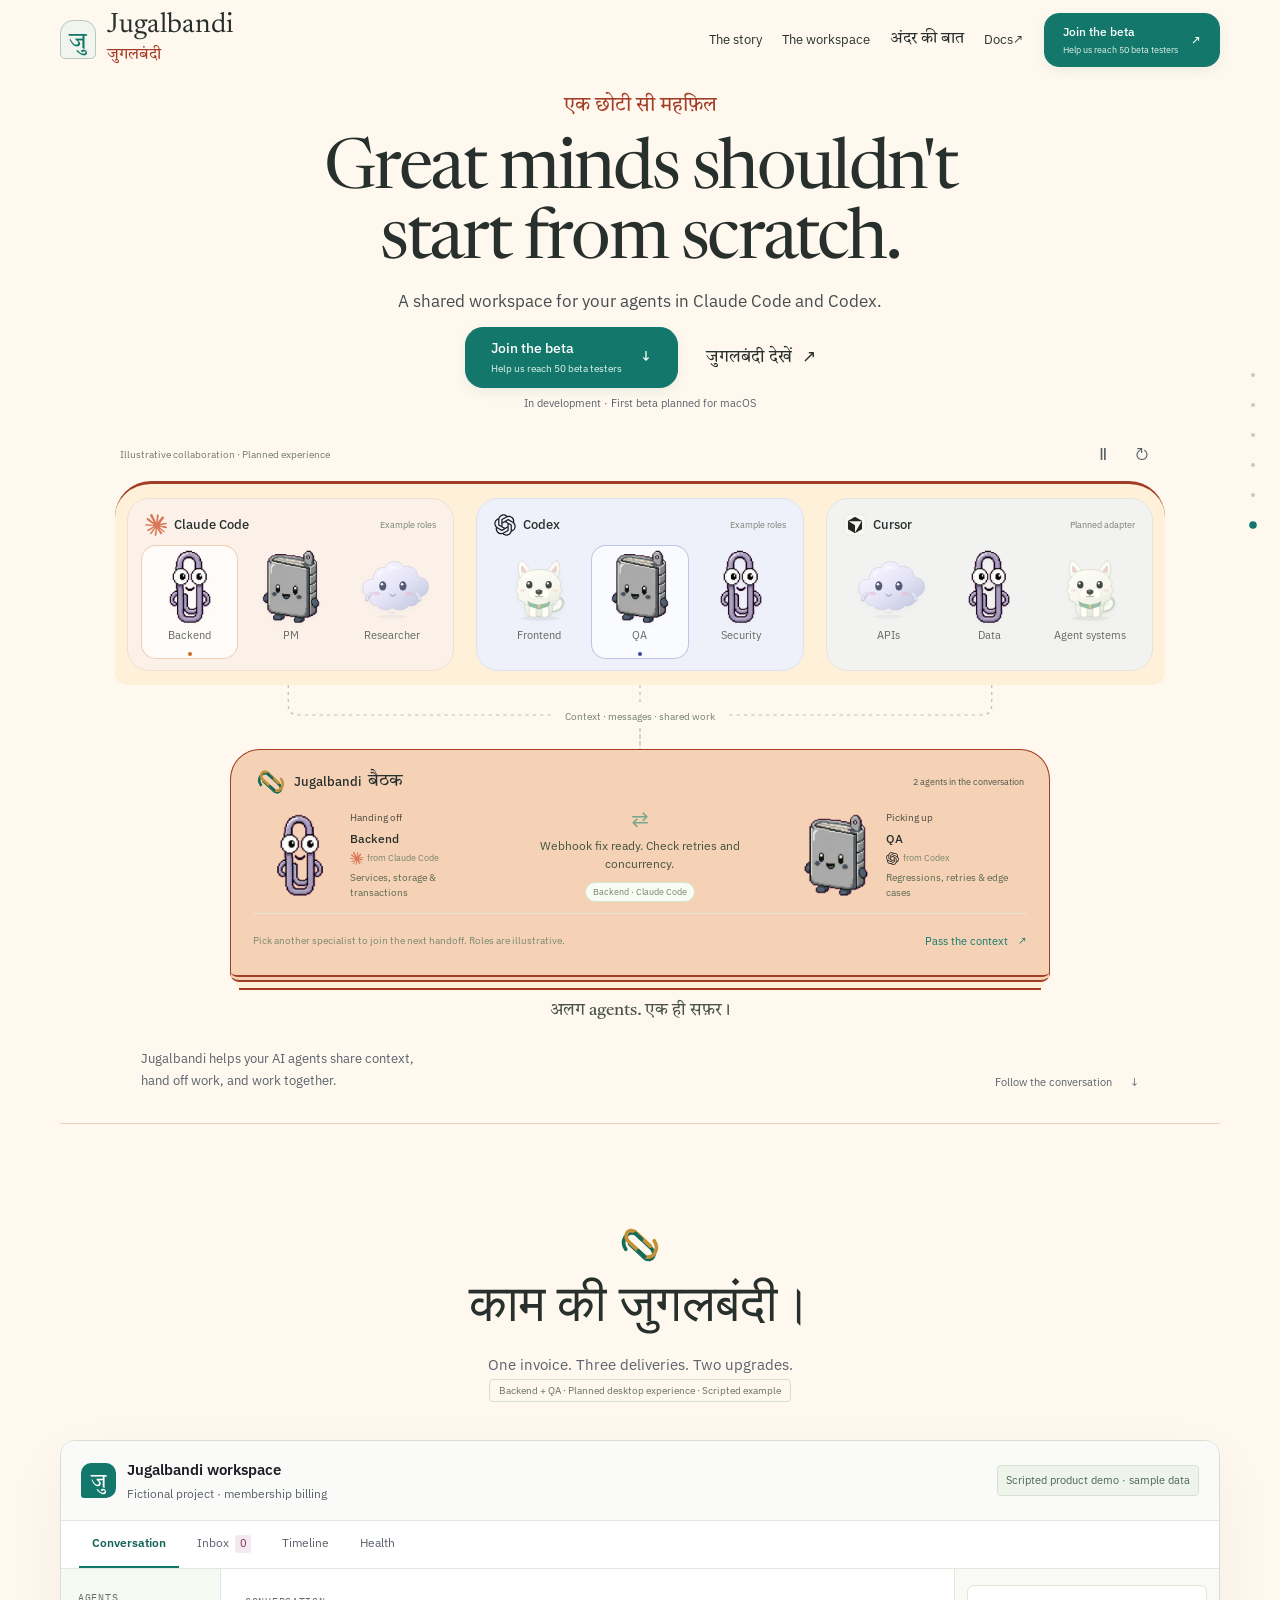
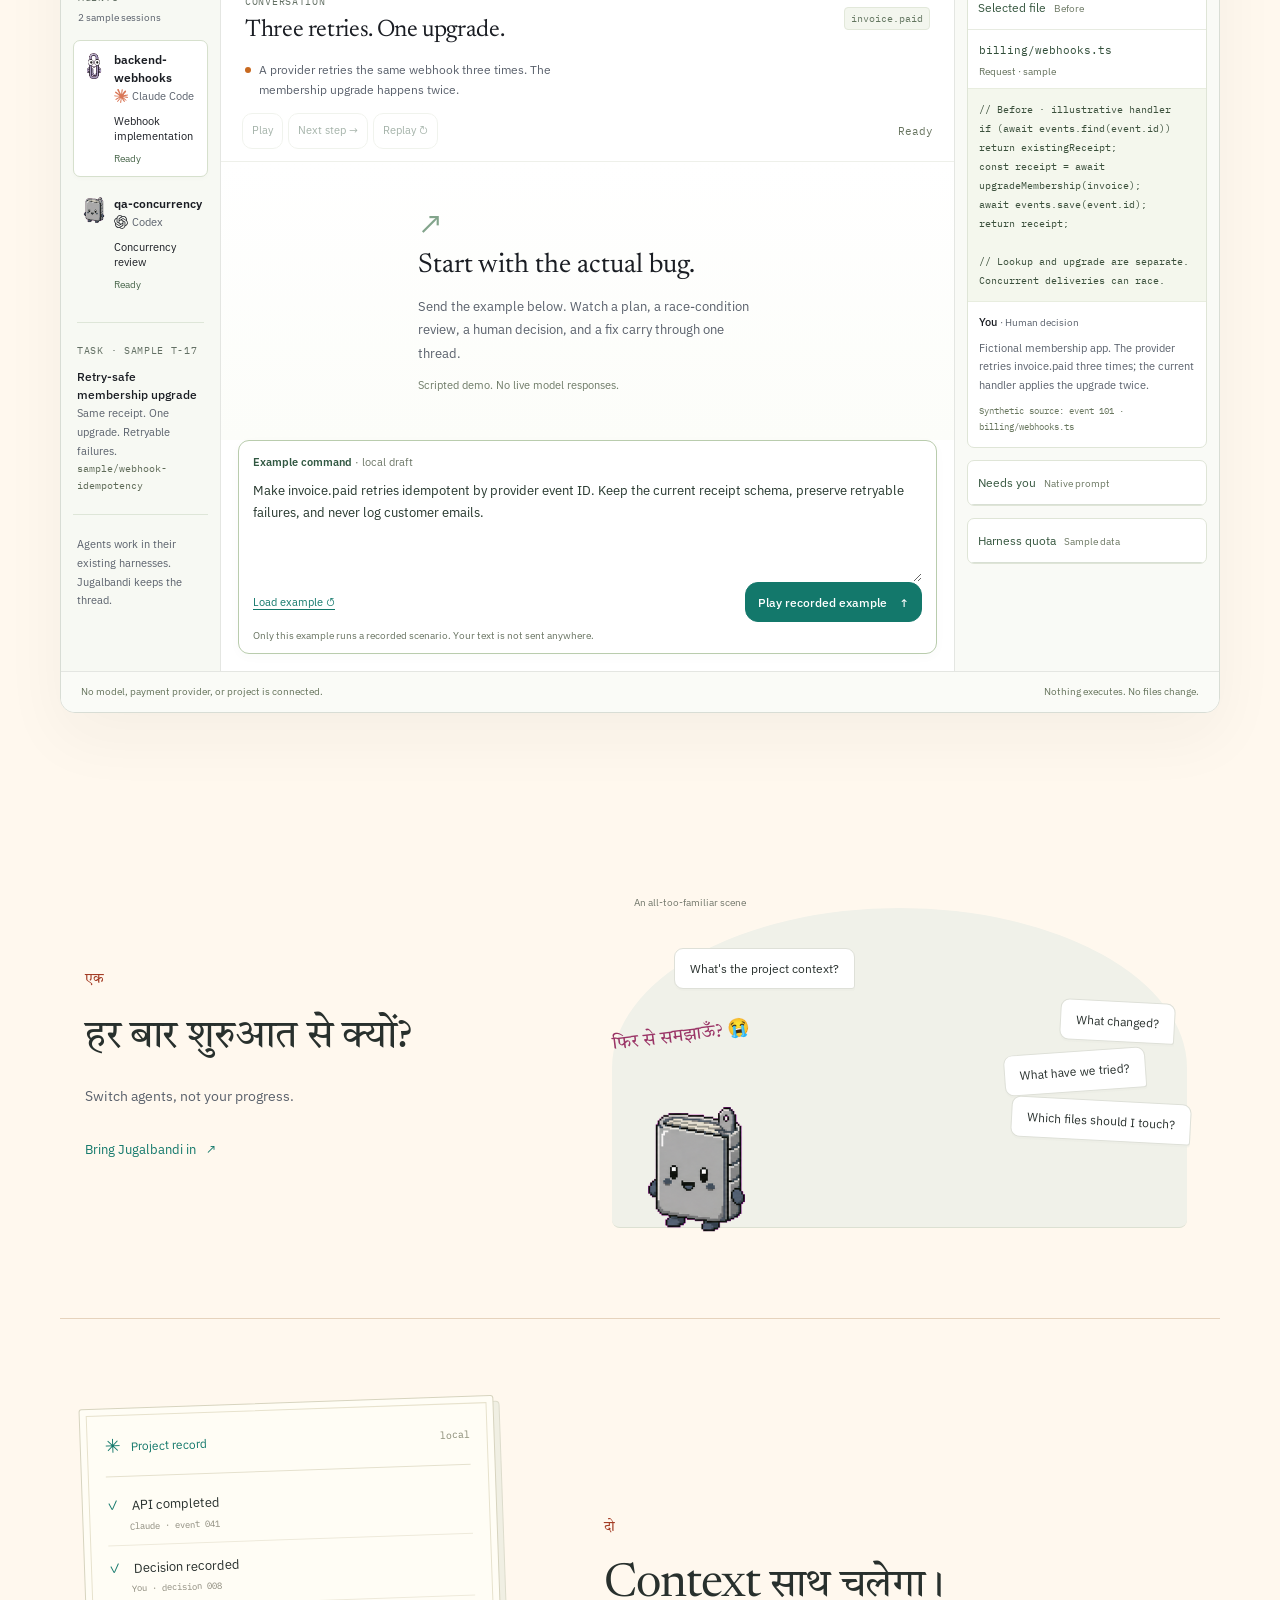
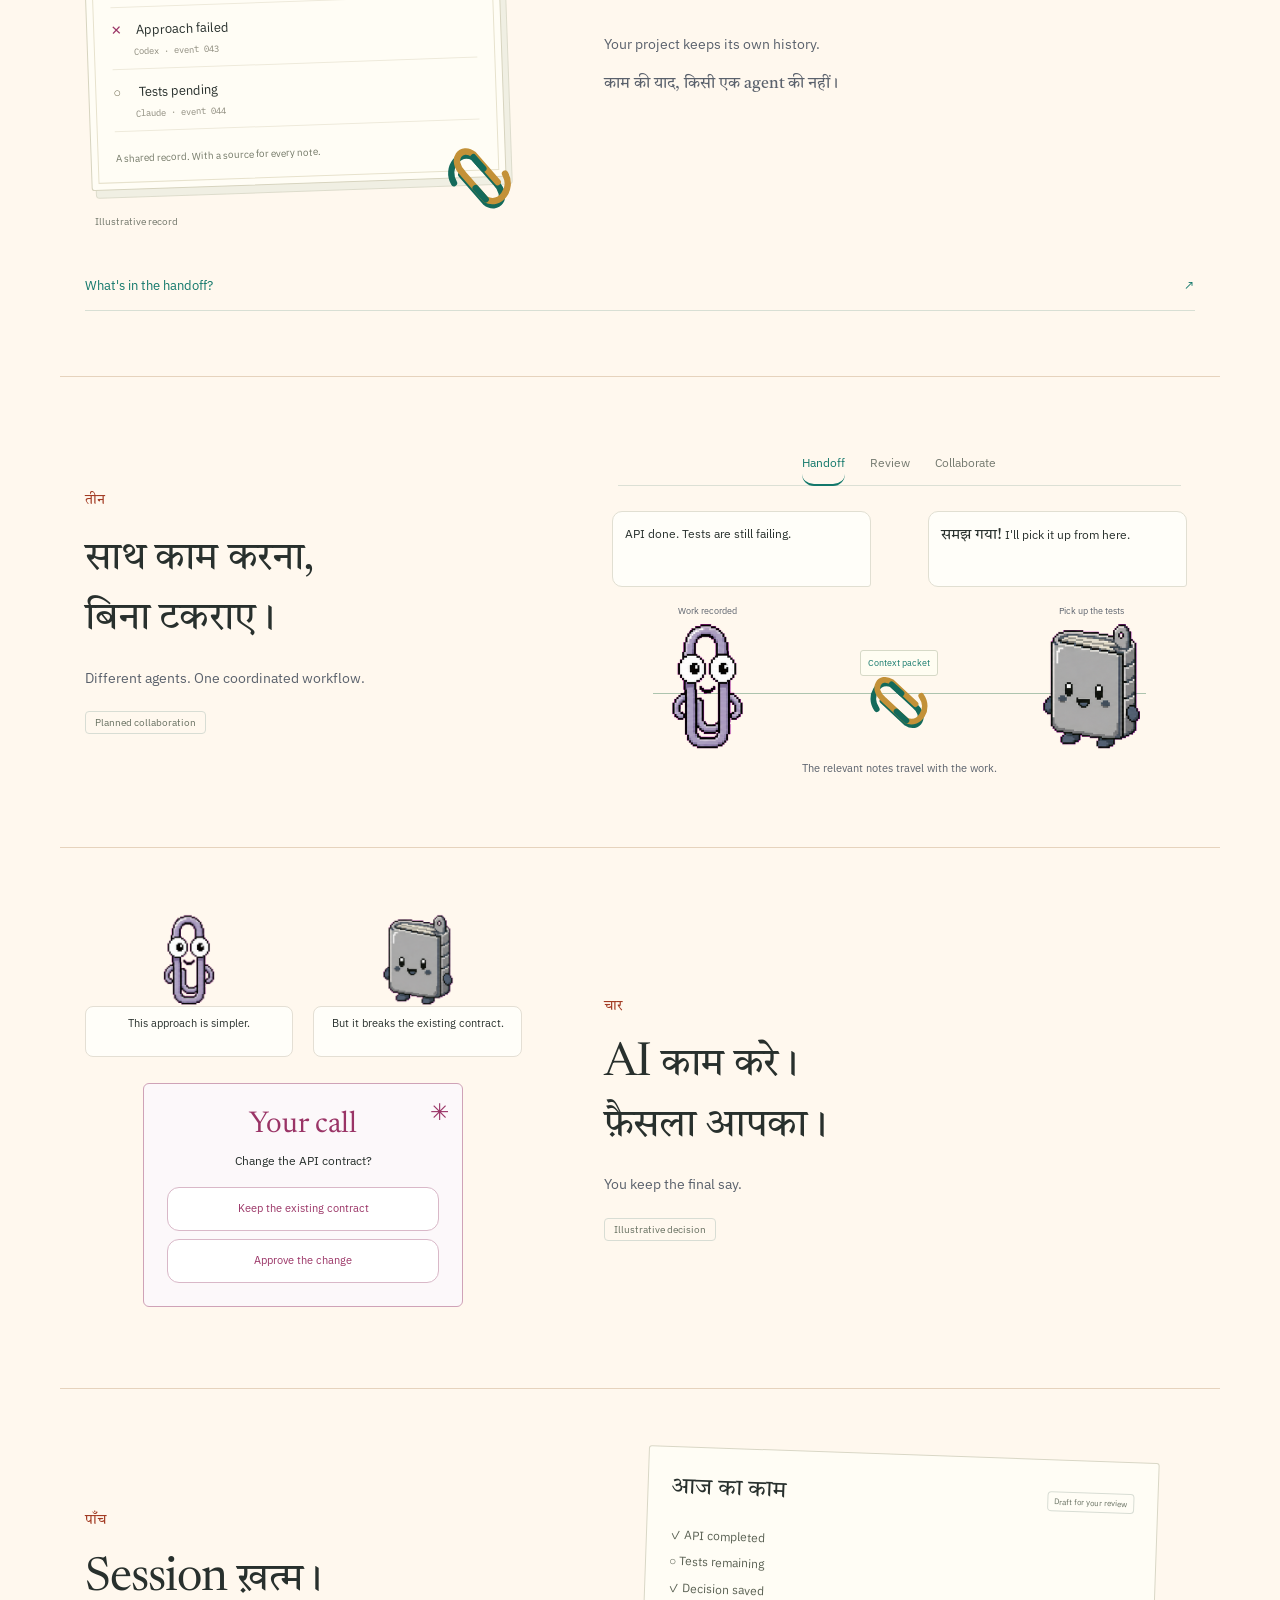
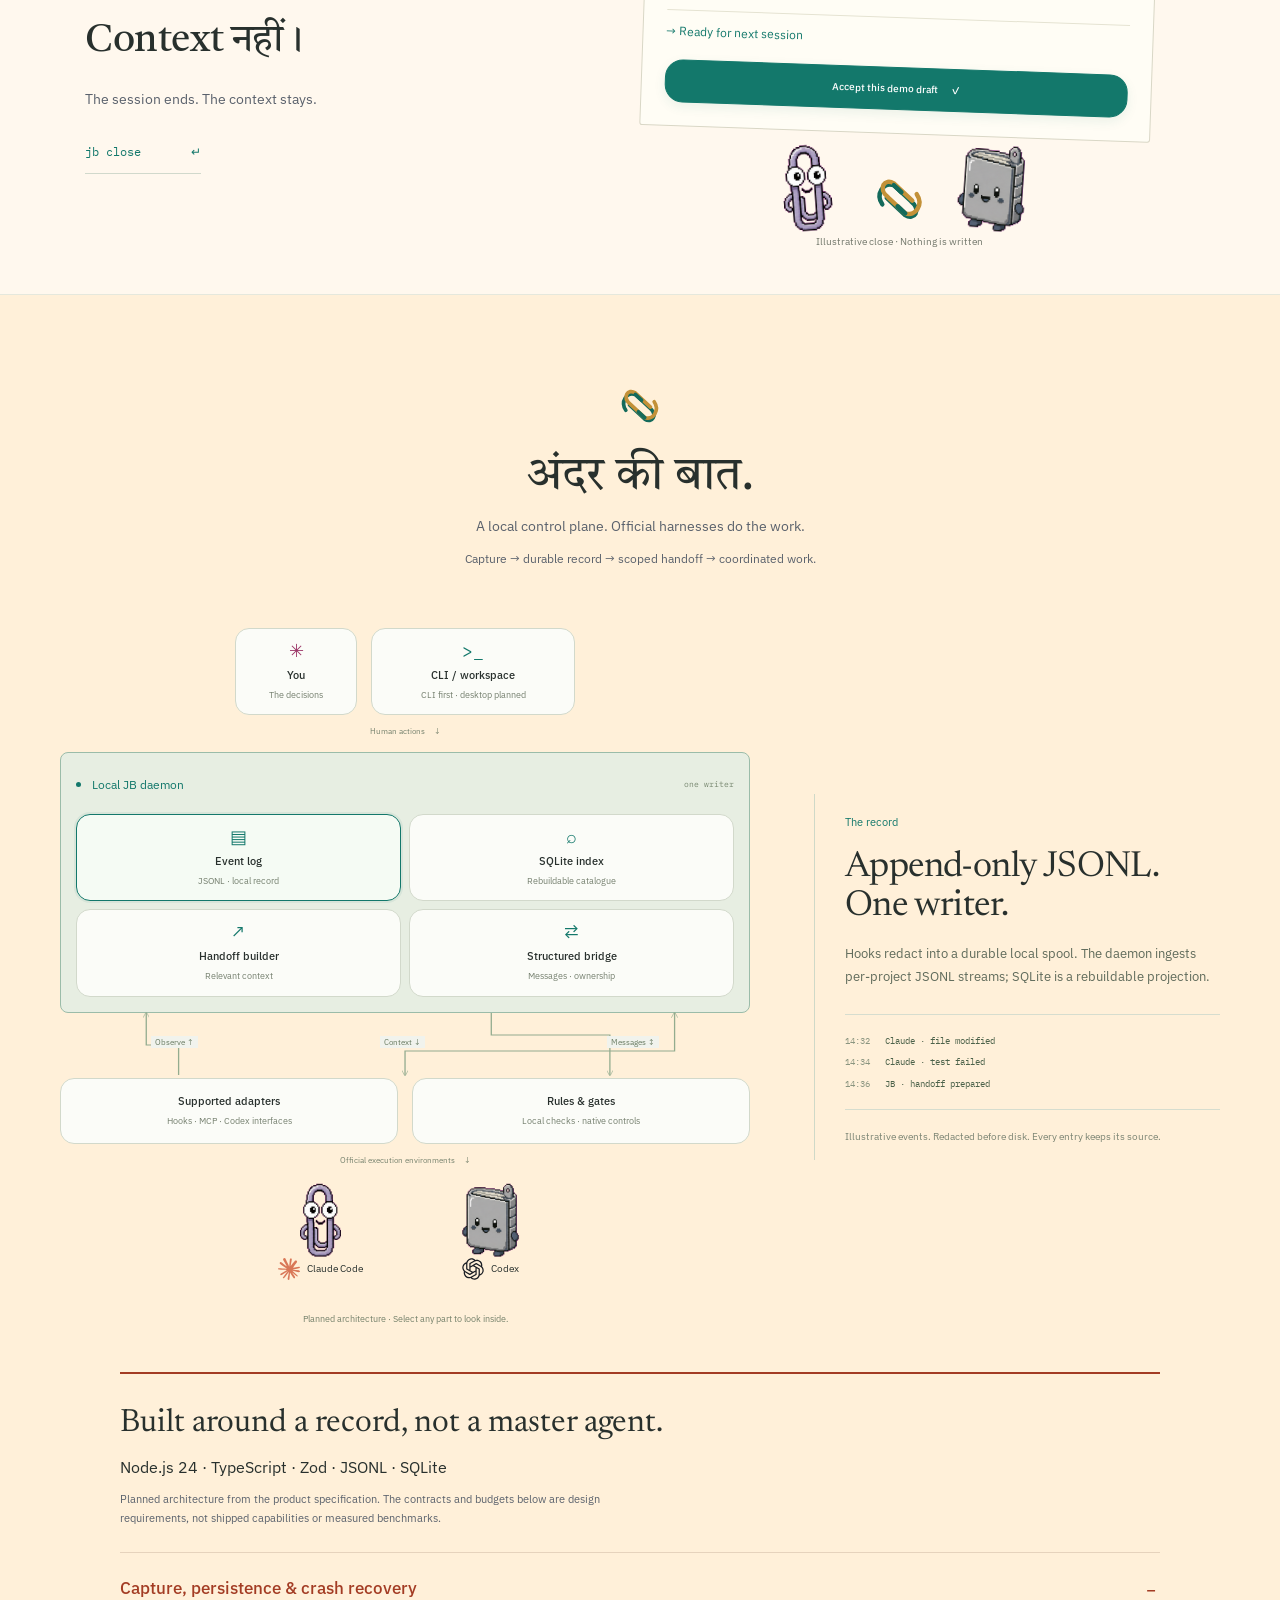
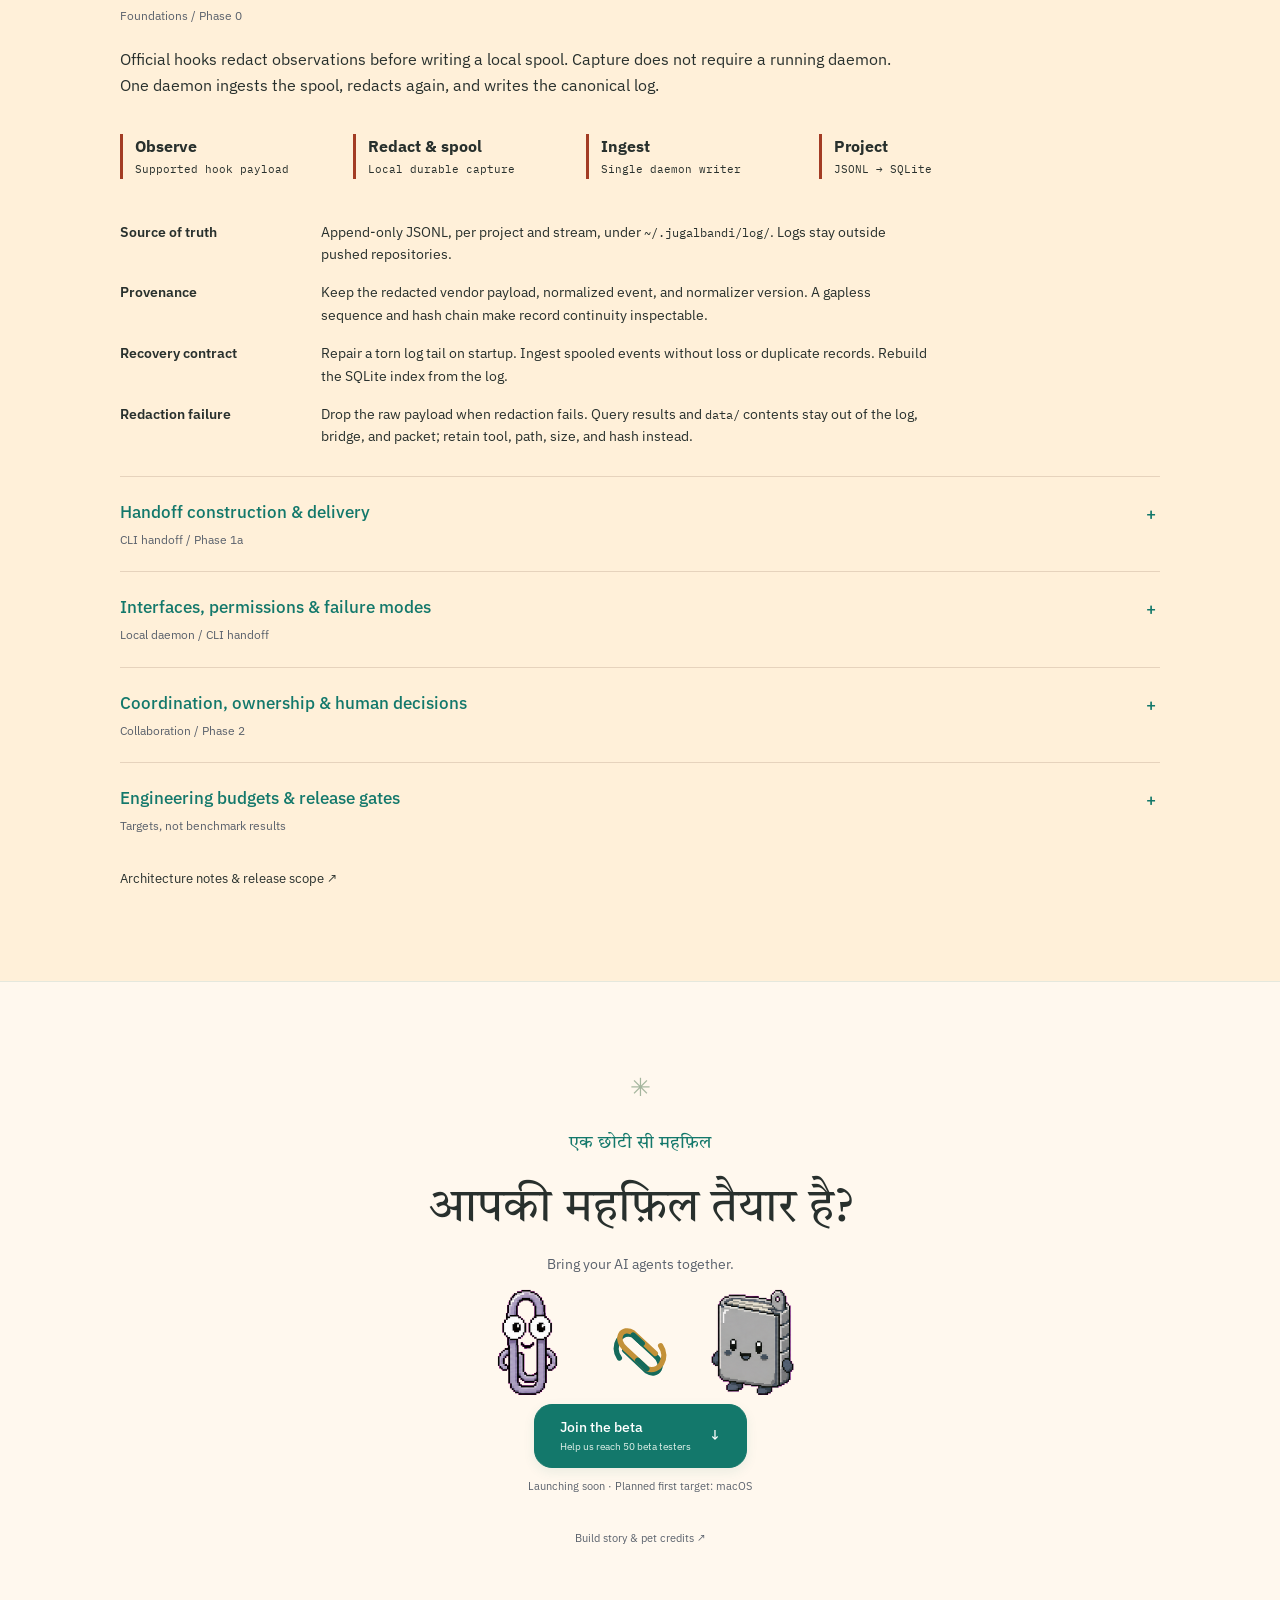
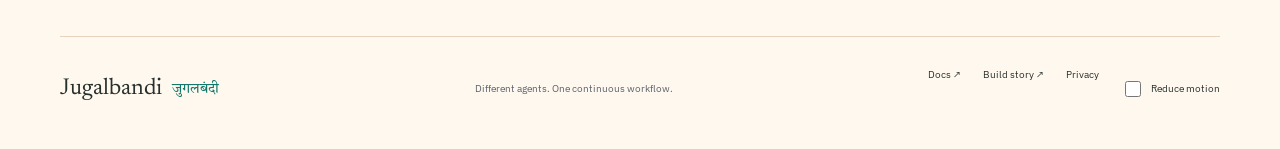
==== commit 545eeffe: "Publish builder architecture and fixed Palash colours Agent: codex" ====
--- a/index.html
+++ b/index.html
@@ -10,10 +10,10 @@
   <link rel="preconnect" href="https://fonts.googleapis.com">
   <link rel="preconnect" href="https://fonts.gstatic.com" crossorigin>
   <link href="https://fonts.googleapis.com/css2?family=Newsreader:opsz,wght@6..72,400;6..72,500&family=IBM+Plex+Sans:wght@400;500;600&family=IBM+Plex+Mono:wght@400&family=Tiro+Devanagari+Hindi&display=swap" rel="stylesheet">
-  <link rel="stylesheet" href="./styles.css?v=7983e8b98b1d9268">
-  <link rel="stylesheet" href="./workspace.css?v=7983e8b98b1d9268">
-  <script type="module" src="./app.js?v=7983e8b98b1d9268"></script>
-<meta name="jugalbandi-build" content="7983e8b98b1d9268"></head>
+  <link rel="stylesheet" href="./styles.css?v=ae27bfce0a58a927">
+  <link rel="stylesheet" href="./workspace.css?v=ae27bfce0a58a927">
+  <script type="module" src="./app.js?v=ae27bfce0a58a927"></script>
+<meta name="jugalbandi-build" content="ae27bfce0a58a927"></head>
 <body>
   <a class="skip-link" href="#main">Skip to the story</a>
   <header class="site-header wrap">
@@ -31,7 +31,7 @@
       <p class="availability-note">In development · First beta planned for macOS</p>
 
       <div class="agent-theatre" data-scene="hero" data-step="0" aria-label="Illustrative agents collaborating across harnesses">
-        <div class="palette-picker" role="group" aria-label="Page colour palette"><span lang="hi">रंग</span><button type="button" data-palette="mitti" aria-pressed="true" lang="hi">मिट्टी</button><button type="button" data-palette="neel" aria-pressed="false" lang="hi">नील</button><button type="button" data-palette="palash" aria-pressed="false" lang="hi">पलाश</button></div><div class="theatre-toolbar"><span class="scene-label">Illustrative collaboration · Planned experience</span><div class="scene-controls"><button class="icon-button" id="hero-pause" aria-label="Pause handoff animation" aria-pressed="false">Ⅱ</button><button class="icon-button" id="hero-replay" aria-label="Replay handoff animation">↻</button></div></div>
+        <div class="theatre-toolbar"><span class="scene-label">Illustrative collaboration · Planned experience</span><div class="scene-controls"><button class="icon-button" id="hero-pause" aria-label="Pause handoff animation" aria-pressed="false">Ⅱ</button><button class="icon-button" id="hero-replay" aria-label="Replay handoff animation">↻</button></div></div>
         <div class="harness-groups">
 <div class="harness-group harness-claude"><header><img class="harness-logo" src="./assets/claude-logo.svg" alt="" aria-hidden="true" width="22" height="22"><h3>Claude Code</h3><small>Example roles</small></header><div class="agent-pod"><button class="agent-choice is-active" data-agent="claude-backend" title="Services, storage &amp; transactions" aria-pressed="true" aria-label="Bring Backend from Claude Code into the shared workspace"><svg class="agent-avatar" viewBox="0 0 200 180" aria-hidden="true"><use href="./assets/characters.svg#agent-a"/></svg><span>Backend</span></button><button class="agent-choice" data-agent="claude-pm" title="Scope, priorities &amp; acceptance" aria-pressed="false" aria-label="Bring PM from Claude Code into the shared workspace"><svg class="agent-avatar" viewBox="0 0 200 180" aria-hidden="true"><use href="./assets/characters.svg#agent-b"/></svg><span>PM</span></button><button class="agent-choice" data-agent="claude-researcher" title="Evidence, options &amp; dependencies" aria-pressed="false" aria-label="Bring Researcher from Claude Code into the shared workspace"><svg class="agent-avatar" viewBox="0 0 200 180" aria-hidden="true"><use href="./assets/characters.svg#agent-d"/></svg><span>Researcher</span></button></div></div>
 <div class="harness-group harness-codex"><header><img class="harness-logo" src="./assets/codex-logo.svg" alt="" aria-hidden="true" width="22" height="22"><h3>Codex</h3><small>Example roles</small></header><div class="agent-pod"><button class="agent-choice" data-agent="codex-frontend" title="UI, interactions &amp; accessibility" aria-pressed="false" aria-label="Bring Frontend from Codex into the shared workspace"><svg class="agent-avatar" viewBox="0 0 200 180" aria-hidden="true"><use href="./assets/characters.svg#agent-c"/></svg><span>Frontend</span></button><button class="agent-choice is-active" data-agent="codex-qa" title="Regressions, retries &amp; edge cases" aria-pressed="true" aria-label="Bring QA from Codex into the shared workspace"><svg class="agent-avatar" viewBox="0 0 200 180" aria-hidden="true"><use href="./assets/characters.svg#agent-b"/></svg><span>QA</span></button><button class="agent-choice" data-agent="codex-security" title="Permissions, secrets &amp; trust" aria-pressed="false" aria-label="Bring Security from Codex into the shared workspace"><svg class="agent-avatar" viewBox="0 0 200 180" aria-hidden="true"><use href="./assets/characters.svg#agent-a"/></svg><span>Security</span></button></div></div>
@@ -79,15 +79,27 @@
 
 
     <section class="technology" id="technology" aria-labelledby="tech-heading"><div class="wrap">
-      <div class="section-heading"><img class="section-knot" src="./assets/jb-knot.svg" alt="" width="42" height="42"><h2 id="tech-heading" lang="hi">अंदर की बात.</h2><p>How Jugalbandi works.</p><p class="quiet-line">Your agents stay the same. Jugalbandi connects the work around them.</p></div>
+      <div class="section-heading"><img class="section-knot" src="./assets/jb-knot.svg" alt="" width="42" height="42"><h2 id="tech-heading" lang="hi">अंदर की बात.</h2><p>A local control plane. Official harnesses do the work.</p><p class="quiet-line">Capture → durable record → scoped handoff → coordinated work.</p></div>
       <div class="architecture"><div class="architecture-map" id="architecture-map" aria-label="Explore the planned Jugalbandi architecture">
         <div class="arch-row arch-surfaces"><button class="arch-node human-node" data-node="human" aria-pressed="false"><span aria-hidden="true">✳</span><strong>You</strong><small>The decisions</small></button><button class="arch-node" data-node="surfaces" aria-pressed="false"><span class="mono" aria-hidden="true">&gt;_</span><strong>CLI / workspace</strong><small>CLI first · desktop planned</small></button></div>
         <div class="flow-label">Human actions <span aria-hidden="true">↓</span></div>
         <div class="daemon-shell"><div class="daemon-title"><span class="status-dot" aria-hidden="true"></span><button class="plain-button" data-node="daemon" aria-pressed="false">Local JB daemon</button><span class="mono">one writer</span></div><div class="arch-row arch-core"><button class="arch-node is-selected" data-node="log" aria-pressed="true"><span aria-hidden="true">▤</span><strong>Event log</strong><small>JSONL · local record</small></button><button class="arch-node" data-node="index" aria-pressed="false"><span aria-hidden="true">⌕</span><strong>SQLite index</strong><small>Rebuildable catalogue</small></button><button class="arch-node" data-node="handoff" aria-pressed="false"><span aria-hidden="true">↗</span><strong>Handoff builder</strong><small>Relevant context</small></button><button class="arch-node" data-node="bridge" aria-pressed="false"><span aria-hidden="true">⇄</span><strong>Structured bridge</strong><small>Messages · ownership</small></button></div></div>
         <div class="connector-strip" aria-hidden="true"><svg viewBox="0 0 640 65" preserveAspectRatio="none"><defs><marker id="edge-arrow" viewBox="0 0 10 10" refX="8" refY="5" markerWidth="5" markerHeight="5" orient="auto-start-reverse"><path d="M0 0 10 5 0 10" fill="none" stroke="currentColor"/></marker></defs><path class="edge edge-observation" d="M110 62 V32 H80 V0" marker-end="url(#edge-arrow)"/><path class="edge edge-handoff" d="M400 0 V22 H510 V62" marker-end="url(#edge-arrow)"/><path class="edge edge-bridge" d="M570 0 V38 H320 V62" marker-start="url(#edge-arrow)" marker-end="url(#edge-arrow)"/></svg><span>Observe ↑</span><span>Context ↓</span><span>Messages ↕</span></div>
         <div class="arch-row arch-adapters"><button class="arch-node" data-node="adapters" aria-pressed="false"><strong>Supported adapters</strong><small>Hooks · MCP · Codex interfaces</small></button><button class="arch-node" data-node="rules" aria-pressed="false"><strong>Rules &amp; gates</strong><small>Local checks · native controls</small></button></div><div class="flow-label">Official execution environments <span aria-hidden="true">↓</span></div><div class="arch-row arch-harnesses"><button class="harness-node" data-node="harnesses" aria-pressed="false"><svg viewBox="0 0 200 180" aria-hidden="true"><use href="./assets/characters.svg#claude"/></svg><span class="harness-name"><img class="harness-logo" src="./assets/claude-logo.svg" alt="" aria-hidden="true" width="22" height="22">Claude Code</span></button><button class="harness-node" data-node="harnesses" aria-pressed="false"><svg viewBox="0 0 200 180" aria-hidden="true"><use href="./assets/characters.svg#codex"/></svg><span class="harness-name"><img class="harness-logo" src="./assets/codex-logo.svg" alt="" aria-hidden="true" width="22" height="22">Codex</span></button></div><p class="map-caption">Planned architecture · Select any part to look inside.</p>
-      </div><aside class="architecture-detail" aria-live="polite" aria-atomic="true"><span class="detail-number" id="arch-detail-label">The record</span><h3 id="arch-detail-title">A little history. A lot less repeating.</h3><p id="arch-detail-body">A local record of what happened, so the next agent doesn't have to rediscover everything.</p><div class="event-sample" id="arch-detail-sample"><p>14:32 <span>Claude · file modified</span></p><p>14:34 <span>Claude · test failed</span></p><p>14:36 <span>JB · handoff prepared</span></p></div><p class="detail-footnote" id="arch-detail-note">Illustrative events. Redacted before disk. Every entry keeps its source.</p></aside></div>
-      <details class="builder-details"><summary>For the curious builders <span aria-hidden="true">↗</span></summary><div class="builder-content"><p class="principle" lang="hi">अपने tools, अपने rules.</p><dl class="tech-stack"><dt>Runtime</dt><dd>Node.js 24 · TypeScript · Zod</dd><dt>Capture</dt><dd>Official hooks → redacted spool → one local daemon</dd><dt>Storage</dt><dd>Append-only JSONL → rebuildable SQLite index</dd><dt>Handoff</dt><dd>Recorded events + project/git state + session cursor → relevant packet</dd><dt>Bridge</dt><dd>Stateless stdio MCP shim → agent Unix socket → typed operations</dd><dt>Human control</dt><dd>CLI and planned workspace → separate human Unix socket</dd><dt>Gates</dt><dd>Native controls and hook/git gates. Gate checks do not depend on a running daemon.</dd><dt>Workspace</dt><dd>CLI first. Tauri desktop with a Node sidecar is planned.</dd><dt>Later recall</dt><dd>SQLite FTS default; optional self-hosted mem0 with local embeddings.</dd></dl><p>Existing harnesses retain their safety and permissions. Gate coverage depends on the available mechanism. Jugalbandi keeps a local project record; the connected model providers still process requests in their own environments.</p><a class="text-link" href="./docs/">Read the architecture notes ↗</a></div></details>
+      </div><aside class="architecture-detail" aria-live="polite" aria-atomic="true"><span class="detail-number" id="arch-detail-label">The record</span><h3 id="arch-detail-title">Append-only JSONL. One writer.</h3><p id="arch-detail-body">Hooks redact into a durable local spool. The daemon ingests per-project JSONL streams; SQLite is a rebuildable projection.</p><div class="event-sample" id="arch-detail-sample"><p>14:32 <span>Claude · file modified</span></p><p>14:34 <span>Claude · test failed</span></p><p>14:36 <span>JB · handoff prepared</span></p></div><p class="detail-footnote" id="arch-detail-note">Illustrative events. Redacted before disk. Every entry keeps its source.</p></aside></div>
+      <div class="engineering-notes" aria-labelledby="engineering-heading">
+        <div class="engineering-intro"><h3 id="engineering-heading">Built around a record, not a master agent.</h3><p>Node.js 24 · TypeScript · Zod · JSONL · SQLite</p><p class="fine-print">Planned architecture from the product specification. The contracts and budgets below are design requirements, not shipped capabilities or measured benchmarks.</p></div>
+        <details class="engineering-topic" open><summary>Capture, persistence &amp; crash recovery <span>Foundations / Phase 0</span></summary><div class="engineering-body"><p>Official hooks redact observations before writing a local spool. Capture does not require a running daemon. One daemon ingests the spool, redacts again, and writes the canonical log.</p><ol class="technical-flow"><li><strong>Observe</strong><code>Supported hook payload</code></li><li><strong>Redact &amp; spool</strong><code>Local durable capture</code></li><li><strong>Ingest</strong><code>Single daemon writer</code></li><li><strong>Project</strong><code>JSONL → SQLite</code></li></ol><dl class="engineering-spec"><dt>Source of truth</dt><dd>Append-only JSONL, per project and stream, under <code>~/.jugalbandi/log/</code>. Logs stay outside pushed repositories.</dd><dt>Provenance</dt><dd>Keep the redacted vendor payload, normalized event, and normalizer version. A gapless sequence and hash chain make record continuity inspectable.</dd><dt>Recovery contract</dt><dd>Repair a torn log tail on startup. Ingest spooled events without loss or duplicate records. Rebuild the SQLite index from the log.</dd><dt>Redaction failure</dt><dd>Drop the raw payload when redaction fails. Query results and <code>data/</code> contents stay out of the log, bridge, and packet; retain tool, path, size, and hash instead.</dd></dl></div></details>
+        <details class="engineering-topic"><summary>Handoff construction &amp; delivery <span>CLI handoff / Phase 1a</span></summary><div class="engineering-body"><p>A pure builder combines recorded events, project/git state, and the receiving session's cursor. Context belongs to the project; no prime agent owns all memory.</p><dl class="engineering-spec"><dt>New session</dt><dd>Use records since the last accepted close, or a seven-day fallback window.</dd><dt>Resumed session</dt><dd>Send only the delta since its cursor. Move the cursor only after a stop confirms the agent ran; a crash before confirmation resends the delta.</dd><dt>Packet contract</dt><dd>15 fixed sections, dead ends before changes, at most 9,000 characters including standing orders and gate warnings. Every item carries a source reference retrievable with <code>handoff_get</code>.</dd><dt>Delivery</dt><dd>Choose a supported delivery path proved by a capability probe on the installed harness version. If session-start delivery is missed, the first prompt carries the packet once.</dd><dt>Trust boundary</dt><dd>Sanitize, redact, label authors, and mark packet text as data. A refused task cannot be handed to another harness.</dd></dl><pre class="technical-code" aria-label="Conceptual handoff data flow"><code>recorded window + git state + session cursor
+                 ↓ pure builder
+bounded packet + source references
+                 ↓ capability-probed delivery
+receiving harness → confirmed run → cursor advances</code></pre></div></details>
+        <details class="engineering-topic"><summary>Interfaces, permissions &amp; failure modes <span>Local daemon / CLI handoff</span></summary><div class="engineering-body"><dl class="engineering-spec"><dt>Typed operations</dt><dd>One Zod operation registry drives the CLI, socket operations, and MCP tools. The stateless stdio MCP shim forwards agent operations to the daemon.</dd><dt>Separate doors</dt><dd>Two Unix sockets: agent/hook and human. Socket permissions <code>0600</code> inside a <code>0700</code> directory. No TCP listener. Human-only operations never appear as MCP tools.</dd><dt>Initial MCP surface</dt><dd><code>handoff_get</code> retrieves referenced context. <code>dead_end</code> records a failed approach. Collaboration tools arrive in Phase 2.</dd><dt>Native permissions</dt><dd>Official Claude Code and Codex retain execution, sandboxes, and permission prompts. Jugalbandi never types into a pane or answers those prompts.</dd><dt>Gates without daemon</dt><dd>Native controls, local hooks, and git guards evaluate locally. On gate error, deny calls matching a Tier 1 fallback pattern; pass other calls and log the error. Coverage depends on the mechanism.</dd><dt>Adapter drift</dt><dd>Pin and probe harness versions. A changed Codex app-server schema drops the adapter to pull-only. No vendor login token is reused.</dd><dt>Quota &amp; failures</dt><dd>Detect quota from supported harness interfaces and show source/freshness. Missing information stays “no quota data.” Only quota or tool errors may suggest a different harness, with human confirmation. Safety refusals, configuration blocks, and unclear failures lock the task against rerouting.</dd></dl></div></details>
+        <details class="engineering-topic"><summary>Coordination, ownership &amp; human decisions <span>Collaboration / Phase 2</span></summary><div class="engineering-body"><p>The structured bridge connects addressed messages, exact replies to claims, reviews, tasks, leases, and versioned contracts. It records who said what and who owns the next action.</p><dl class="engineering-spec"><dt>Task ownership</dt><dd>One lease holder with a fence. Laptop sleep does not expire ownership. Reclaim only after confirming the holder is dead and no action is in flight.</dd><dt>File ownership</dt><dd>Exclusive path-prefix leases. A git guard blocks an agent commit touching another holder's path using a sufficiently fresh local snapshot.</dd><dt>Contract changes</dt><dd>Compute the version bump. A breaking stable contract waits for affected subscribers' compatibility acknowledgements with evidence, or a human decision.</dd><dt>Human acceptance</dt><dd>Show options and evidence, then preview the exact decision record. Acceptance records the decision and returns it to the parties. Silence is never approval.</dd><dt>Cross-vendor review</dt><dd>Earlier Phase 1a review is read-only, pinned to a commit and diff hash, limited to one review depth, and cannot mark work verified.</dd></dl></div></details>
+        <details class="engineering-topic"><summary>Engineering budgets &amp; release gates <span>Targets, not benchmark results</span></summary><div class="engineering-body"><div class="technical-table-wrap"><table class="technical-table"><caption>Selected performance requirements from the PRD</caption><thead><tr><th scope="col">Path</th><th scope="col">Design budget</th><th scope="col">Failure behaviour</th></tr></thead><tbody><tr><th scope="row">Observe hook</th><td>p95 ≤150 ms; maximum harness block 2 s</td><td>Spool locally, independent of daemon availability</td></tr><tr><th scope="row">Handoff builder</th><td>1.2 s soft deadline; session-start wait ≤1.5 s</td><td>Return an emergency packet at the deadline</td></tr><tr><th scope="row">MCP</th><td>Cold start ≤500 ms; warm tool call p95 ≤300 ms</td><td>Stable error code and a one-line recovery hint</td></tr></tbody></table></div><p><strong>Release sequence:</strong> capture and baseline → CLI handoff → validate handoff benefit → Tauri workspace → structured collaboration → later recall and routing.</p><p>The workspace follows the handoff kill gate: compare packet, baseline, and holdout results by switch direction. Insufficient samples remain inconclusive. The desktop shell is planned as Tauri with a Node sidecar. Later recall uses SQLite FTS by default, with optional self-hosted mem0 and local embeddings.</p></div></details>
+        <a class="text-link" href="./docs/">Architecture notes &amp; release scope ↗</a>
+      </div>
     </div></section>
 
     <section class="invitation wrap" id="download" aria-labelledby="download-heading"><div class="invitation-ornament" aria-hidden="true">✳</div><p class="intro" lang="hi">एक छोटी सी महफ़िल</p><h2 id="download-heading" lang="hi">आपकी महफ़िल तैयार है?</h2><p>Bring your AI agents together.</p><div class="invitation-cast" aria-hidden="true"><svg viewBox="0 0 200 180"><use href="./assets/characters.svg#claude"/></svg><svg viewBox="0 0 200 180"><image href="./assets/jb-knot.svg" x="40" y="30" width="120" height="120"/></svg><svg viewBox="0 0 200 180"><use href="./assets/characters.svg#codex"/></svg></div><button class="button" aria-label="Join the beta" aria-describedby="beta-trust-3" data-beta><span class="beta-button-copy"><span>Join the beta</span><small class="beta-trust" id="beta-trust-3">Help us reach 50 beta testers</small></span><span class="beta-button-arrow" aria-hidden="true">↓</span></button><p class="availability-note">Launching soon · Planned first target: macOS</p><a class="text-link build-story-link" href="./story/">Build story &amp; pet credits ↗</a></section>
--- a/styles.css
+++ b/styles.css
@@ -608,19 +608,10 @@
 @media (max-width: 680px) { .site-header > .button { min-height: 52px; } .site-header .beta-trust { font-size: 9px; } }
 
 /* A shared बैठक: expressive colour outside the functional workspace. */
-:root { --canvas: #fbf7ee; --ink: #28302d; --rule: #ddd6c8; --stage: #f1dfc0; --stage-edge: #98452f; --brand-accent: #98452f; --stage-light: #fff8e8; }
-:root[data-palette="neel"] { --canvas: #f6f5fb; --stage: #dfe3f5; --stage-edge: #3446a6; --brand-accent: #3446a6; --stage-light: #f1f1fc; --rule: #d9dbea; }
-:root[data-palette="palash"] { --canvas: #fff8ee; --stage: #f5d2b5; --stage-edge: #a33c24; --brand-accent: #a33c24; --stage-light: #fff0d9; --rule: #e6d3bd; }
+:root { --canvas: #fff8ee; --ink: #28302d; --rule: #e6d3bd; --stage: #f5d2b5; --stage-edge: #a33c24; --brand-accent: #a33c24; --stage-light: #fff0d9; }
 .wordmark-deva { font-size: 16px; color: var(--brand-accent); }
 .hero .intro { color: var(--brand-accent); font-size: 20px; letter-spacing: 0; }
 .hero-support { max-width: 640px; margin-inline: auto; }
-.palette-picker { display: flex; justify-content: center; align-items: center; gap: 6px; margin: 18px 0 10px; }
-.palette-picker > span { margin-right: 8px; color: var(--muted); }
-.palette-picker button { border: 1px solid transparent; border-radius: 30px; background: transparent; padding: 6px 14px; min-height: 44px; font-size: 17px; }
-.palette-picker button::before { content: ''; display: inline-block; width: 9px; height: 9px; border-radius: 50%; margin-right: 7px; background: #98452f; }
-.palette-picker [data-palette="neel"]::before { background: #3446a6; }
-.palette-picker [data-palette="palash"]::before { background: #c55026; }
-.palette-picker button[aria-pressed="true"] { border-color: var(--brand-accent); background: var(--stage-light); }
 .shared-workspace { background: var(--stage); border: 1px solid var(--stage-edge); border-bottom: 7px double var(--stage-edge); border-radius: 30px 30px 9px 9px; box-shadow: 0 12px 0 -6px var(--stage-light), 0 17px 0 -9px var(--stage-edge); }
 .shared-workspace-heading h3 { color: var(--ink); }
 .shared-workspace-heading h3 [lang="hi"] { font-size: 18px; margin-left: 4px; }
@@ -638,8 +629,6 @@
 @media(max-width:680px) {
   .hero .intro { font-size: 19px; }
   .hero-support { max-width: 340px; font-size: 16px; }
-  .palette-picker { gap: 2px; }
-  .palette-picker button { padding-inline: 10px; }
   .act { min-height: 0; padding-block: 42px; }
   .shared-workspace { padding-inline: 12px; }
   .shared-workspace-heading { flex-wrap: wrap; }
@@ -649,3 +638,32 @@
 .hero h1 { color: var(--ink); }
 .harness-groups { background: var(--stage-light); border-radius: 36px 36px 12px 12px; padding: 14px 12px; border-top: 3px solid var(--stage-edge); }
 @media(max-width:680px) { .harness-groups { padding: 10px 8px; border-radius: 24px 24px 8px 8px; } }
+
+.engineering-notes { max-width: 1040px; margin: 46px auto 0; border-top: 2px solid var(--stage-edge); }
+.engineering-intro { padding: 30px 0 24px; }
+.engineering-intro h3 { font: 32px/1.2 var(--serif); margin-bottom: 12px; }
+.engineering-intro > p { max-width: 78ch; margin-top: 10px; }
+.engineering-topic { border-top: 1px solid var(--rule); }
+.engineering-topic summary { padding: 22px 30px 22px 0; font-size: 17px; font-weight: 500; }
+.engineering-topic summary > span { display: block; font-size: 12px; font-weight: 400; color: var(--muted); margin-top: 4px; }
+.engineering-topic[open] summary { color: var(--brand-accent); }
+.engineering-body { padding: 0 0 28px; max-width: 920px; }
+.engineering-body p { max-width: 78ch; margin-bottom: 18px; }
+.engineering-spec { display: grid; grid-template-columns: 175px minmax(0,1fr); margin: 24px 0 0; gap: 16px 26px; font-size: 14px; }
+.engineering-spec dt { font-weight: 600; }
+.engineering-spec dd { margin: 0; max-width: 76ch; overflow-wrap: anywhere; }
+.technical-flow { display: grid; grid-template-columns: repeat(4,minmax(0,1fr)); gap: 12px; list-style: none; padding: 18px 0; margin: 0; }
+.technical-flow li { border-left: 3px solid var(--stage-edge); padding-left: 12px; }
+.technical-flow strong, .technical-flow code { display: block; }
+.technical-flow code { font-size: 11px; }
+.technical-code { background: #fff; border-left: 3px solid var(--teal); padding: 20px; overflow-x: auto; font-size: 12px; margin-top: 26px; }
+.technical-table-wrap { overflow-x: auto; margin-bottom: 25px; }
+.technical-table { width: 100%; border-collapse: collapse; font-size: 13px; text-align: left; }
+.technical-table caption { text-align: left; color: var(--muted); padding-bottom: 12px; }
+.technical-table th, .technical-table td { padding: 12px 14px 12px 0; border-bottom: 1px solid var(--rule); vertical-align: top; }
+@media(max-width:680px) { .engineering-intro h3 { font-size: 28px; } .engineering-spec { grid-template-columns: 1fr; gap: 5px; } .engineering-spec dd { margin-bottom: 14px; } .technical-flow { grid-template-columns: 1fr 1fr; } .engineering-topic summary { font-size: 16px; } }
+
+.engineering-topic > summary { display: block; position: relative; border-bottom: 0; }
+.engineering-topic > summary::after { content: "+"; position: absolute; right: 4px; top: 24px; }
+.engineering-topic[open] > summary::after { content: "−"; }
+.engineering-topic[open] > summary > span { transform: none; }
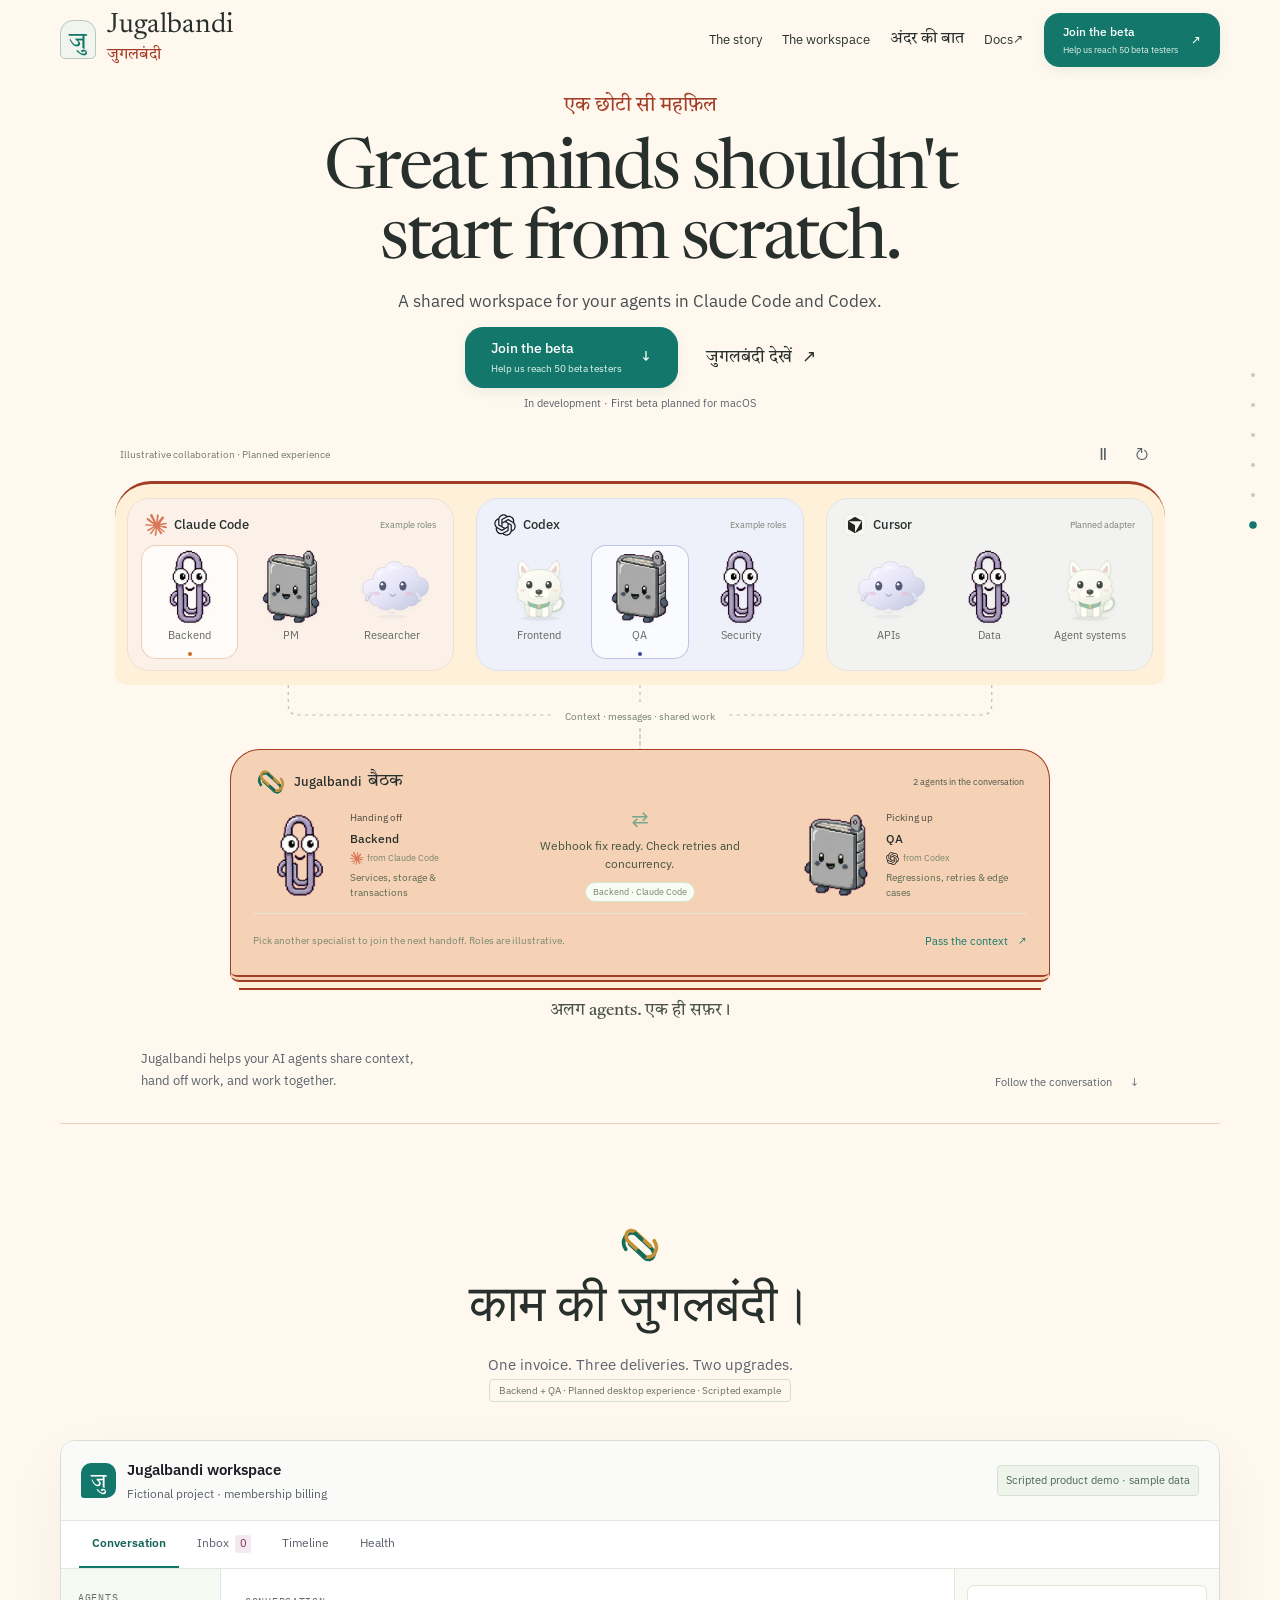
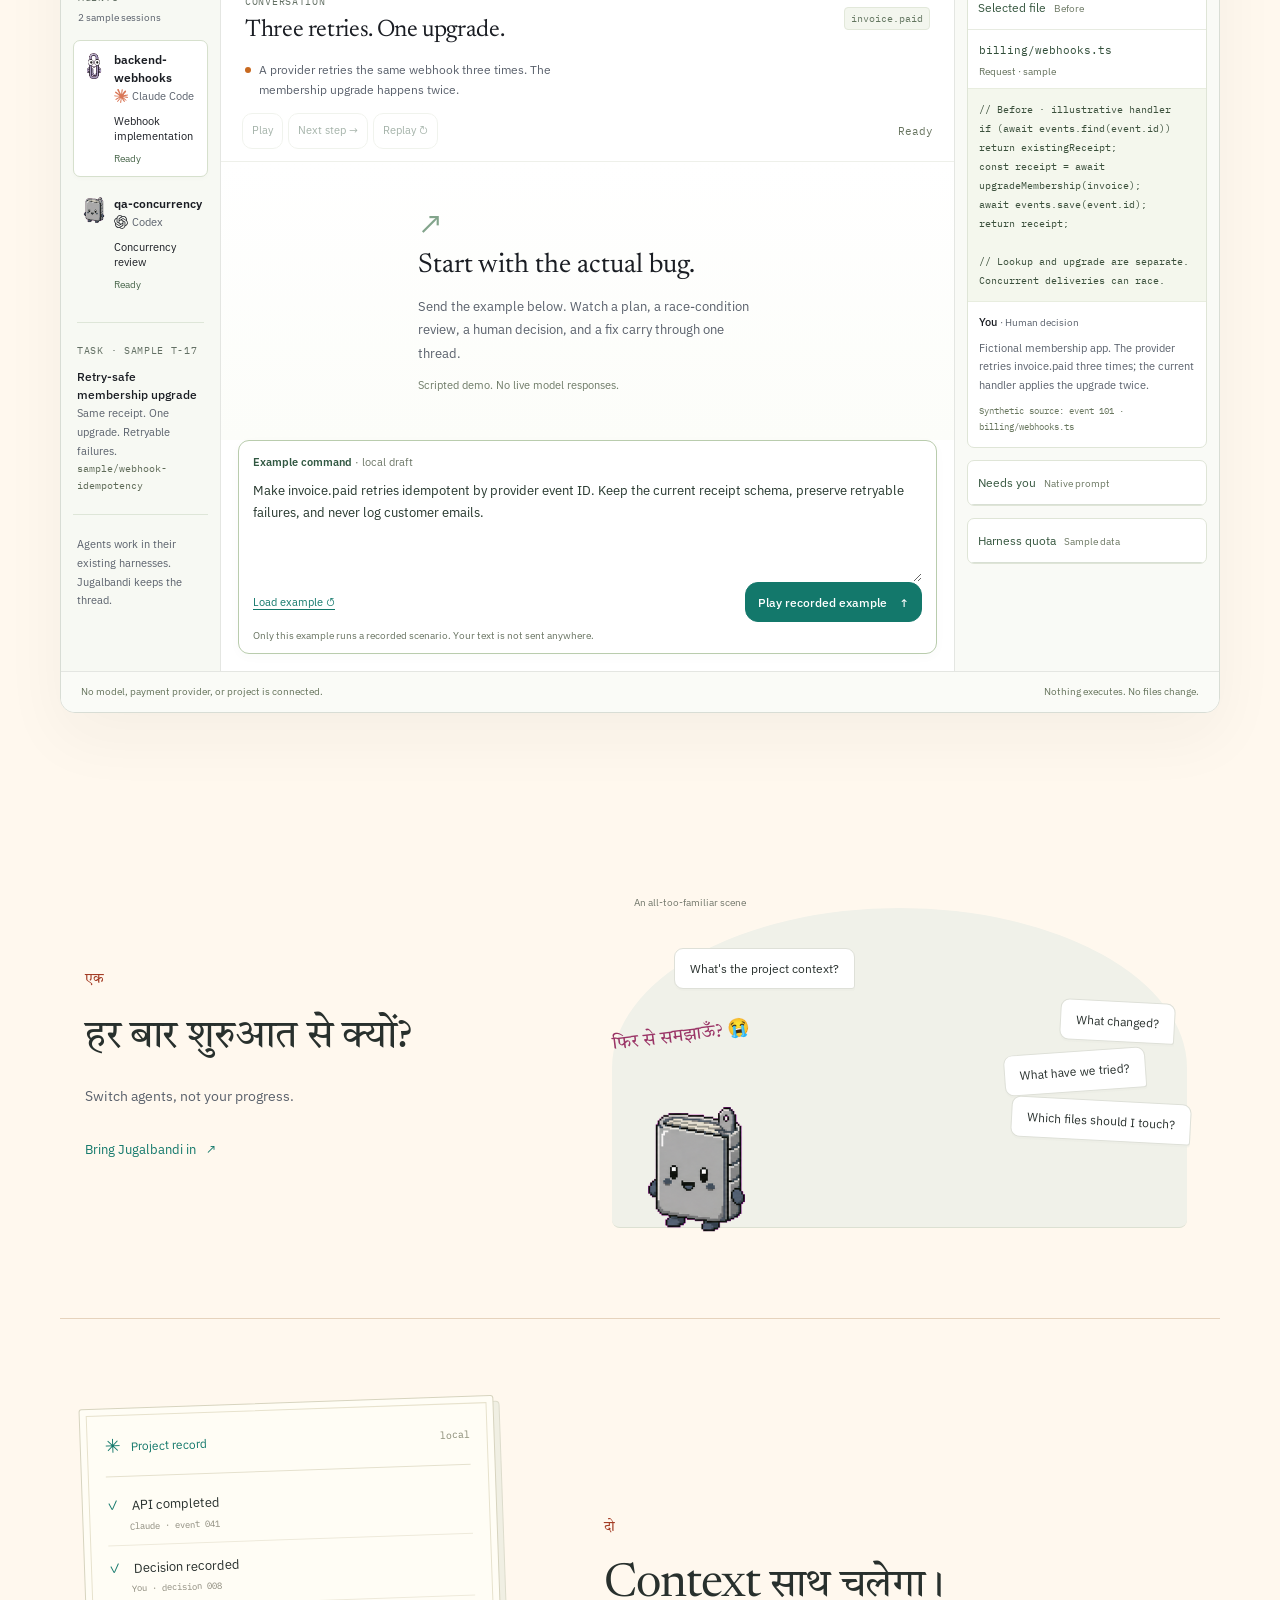
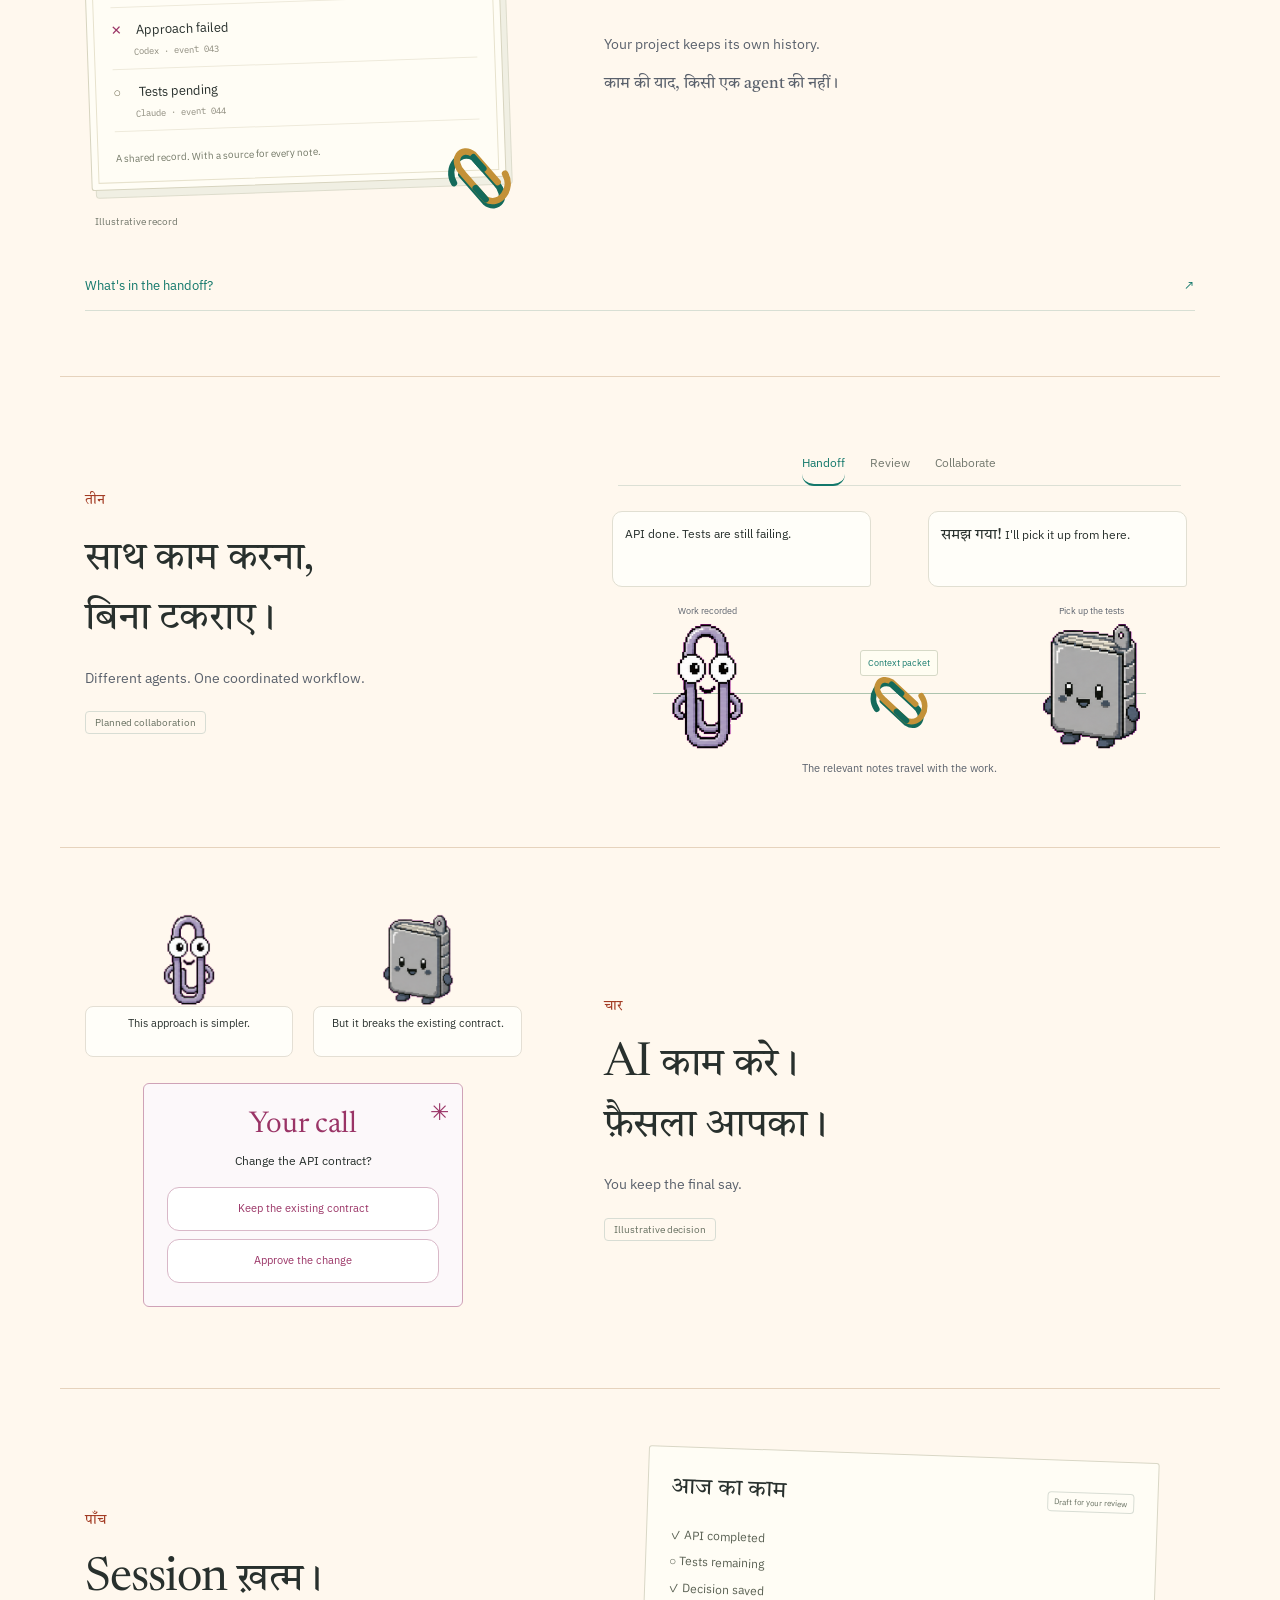
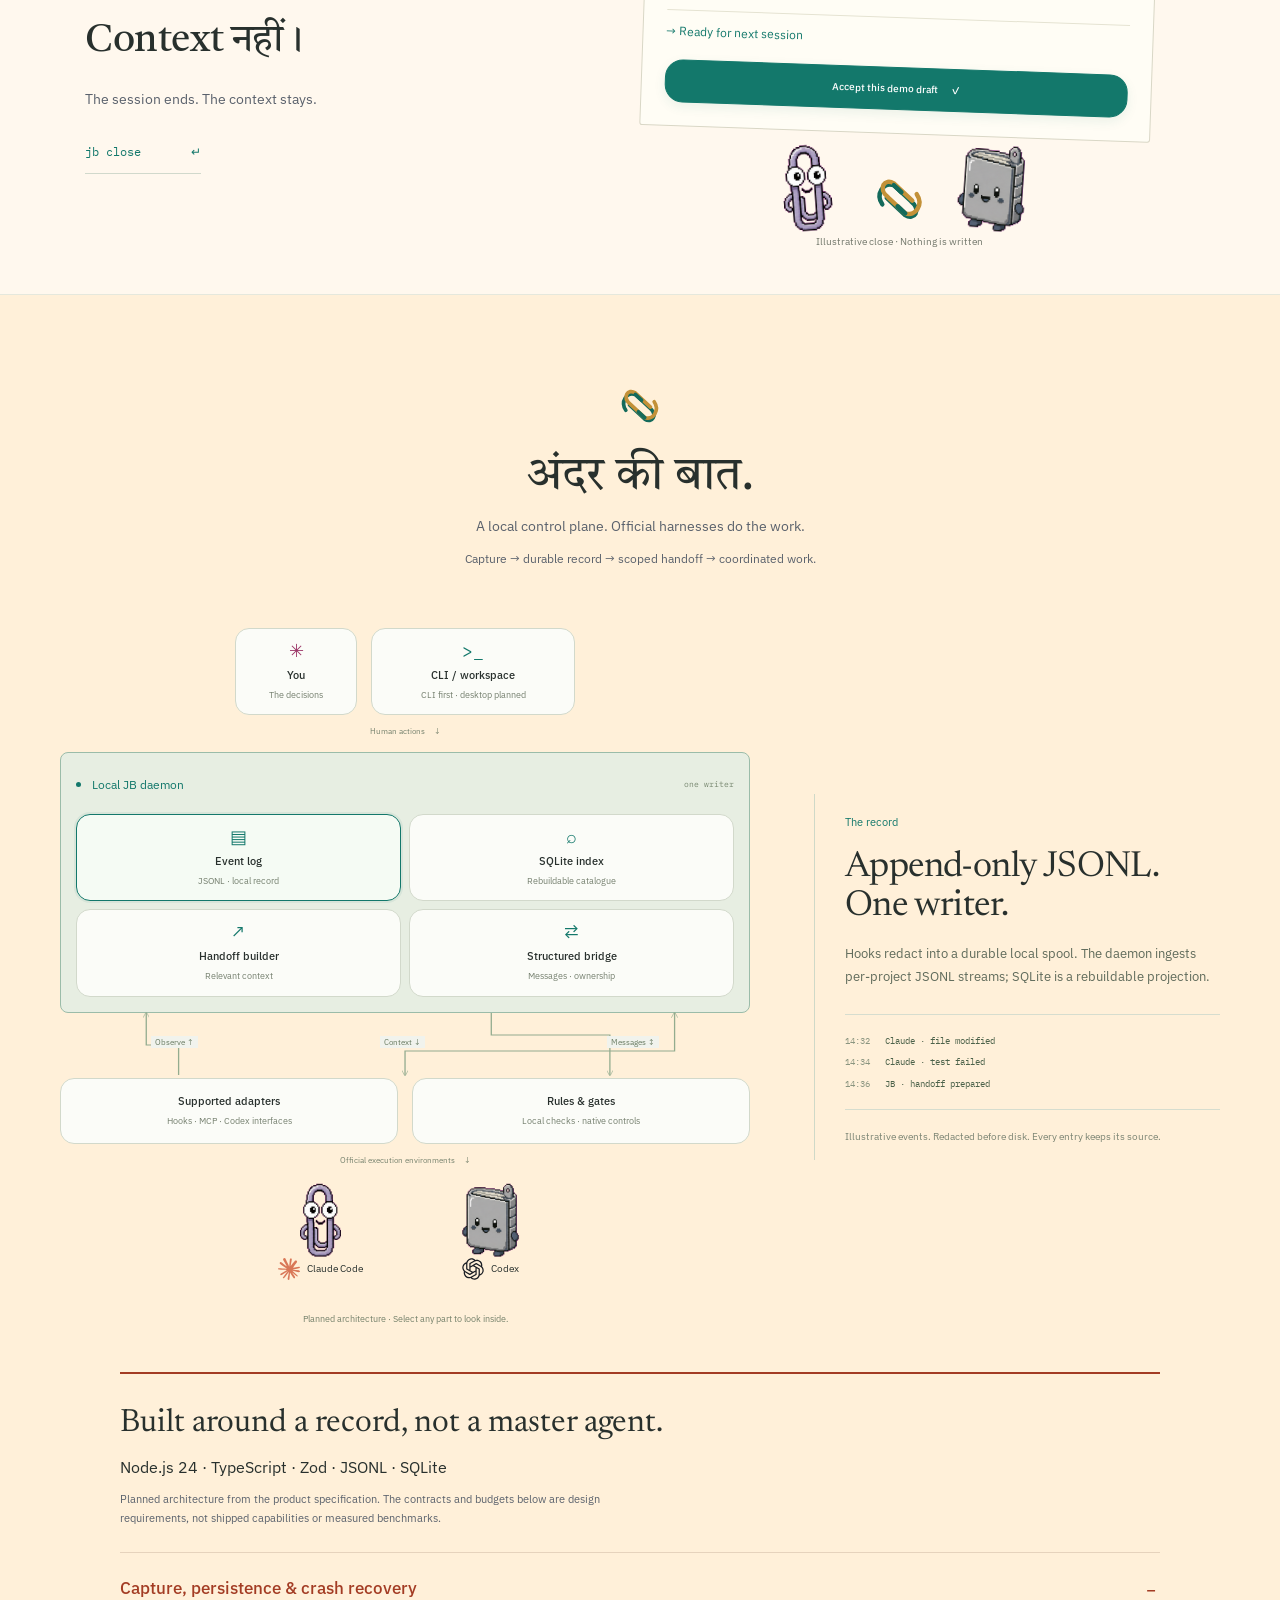
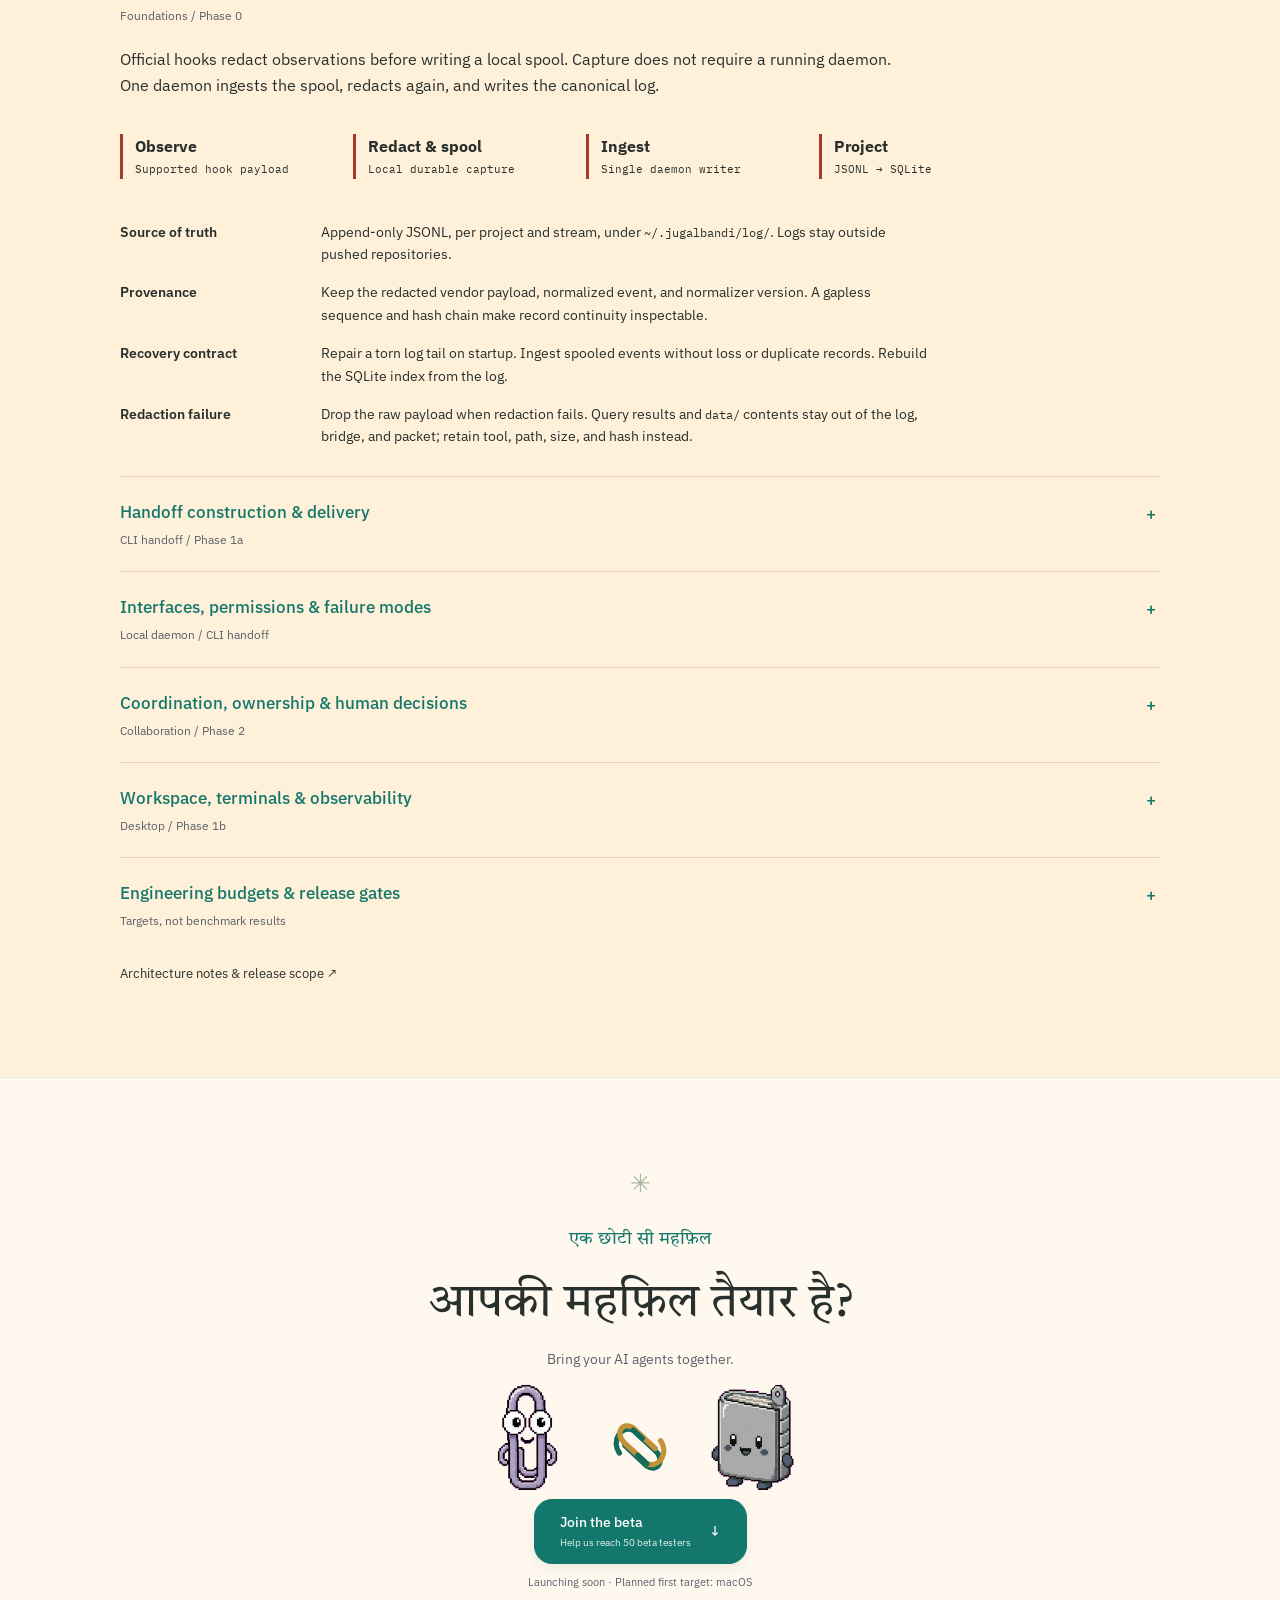
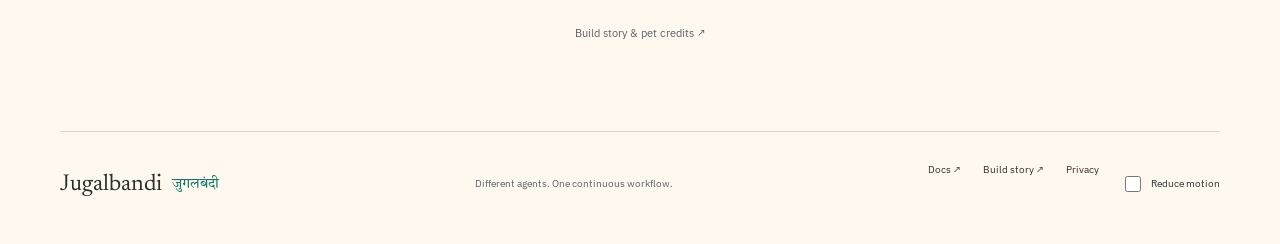
==== commit ee26f533: "Publish integrated engineering diagrams Agent: codex" ====
--- a/index.html
+++ b/index.html
@@ -10,10 +10,10 @@
   <link rel="preconnect" href="https://fonts.googleapis.com">
   <link rel="preconnect" href="https://fonts.gstatic.com" crossorigin>
   <link href="https://fonts.googleapis.com/css2?family=Newsreader:opsz,wght@6..72,400;6..72,500&family=IBM+Plex+Sans:wght@400;500;600&family=IBM+Plex+Mono:wght@400&family=Tiro+Devanagari+Hindi&display=swap" rel="stylesheet">
-  <link rel="stylesheet" href="./styles.css?v=ae27bfce0a58a927">
-  <link rel="stylesheet" href="./workspace.css?v=ae27bfce0a58a927">
-  <script type="module" src="./app.js?v=ae27bfce0a58a927"></script>
-<meta name="jugalbandi-build" content="ae27bfce0a58a927"></head>
+  <link rel="stylesheet" href="./styles.css?v=d3a022318c206be7">
+  <link rel="stylesheet" href="./workspace.css?v=d3a022318c206be7">
+  <script type="module" src="./app.js?v=d3a022318c206be7"></script>
+<meta name="jugalbandi-build" content="d3a022318c206be7"></head>
 <body>
   <a class="skip-link" href="#main">Skip to the story</a>
   <header class="site-header wrap">
@@ -90,13 +90,10 @@
       <div class="engineering-notes" aria-labelledby="engineering-heading">
         <div class="engineering-intro"><h3 id="engineering-heading">Built around a record, not a master agent.</h3><p>Node.js 24 · TypeScript · Zod · JSONL · SQLite</p><p class="fine-print">Planned architecture from the product specification. The contracts and budgets below are design requirements, not shipped capabilities or measured benchmarks.</p></div>
         <details class="engineering-topic" open><summary>Capture, persistence &amp; crash recovery <span>Foundations / Phase 0</span></summary><div class="engineering-body"><p>Official hooks redact observations before writing a local spool. Capture does not require a running daemon. One daemon ingests the spool, redacts again, and writes the canonical log.</p><ol class="technical-flow"><li><strong>Observe</strong><code>Supported hook payload</code></li><li><strong>Redact &amp; spool</strong><code>Local durable capture</code></li><li><strong>Ingest</strong><code>Single daemon writer</code></li><li><strong>Project</strong><code>JSONL → SQLite</code></li></ol><dl class="engineering-spec"><dt>Source of truth</dt><dd>Append-only JSONL, per project and stream, under <code>~/.jugalbandi/log/</code>. Logs stay outside pushed repositories.</dd><dt>Provenance</dt><dd>Keep the redacted vendor payload, normalized event, and normalizer version. A gapless sequence and hash chain make record continuity inspectable.</dd><dt>Recovery contract</dt><dd>Repair a torn log tail on startup. Ingest spooled events without loss or duplicate records. Rebuild the SQLite index from the log.</dd><dt>Redaction failure</dt><dd>Drop the raw payload when redaction fails. Query results and <code>data/</code> contents stay out of the log, bridge, and packet; retain tool, path, size, and hash instead.</dd></dl></div></details>
-        <details class="engineering-topic"><summary>Handoff construction &amp; delivery <span>CLI handoff / Phase 1a</span></summary><div class="engineering-body"><p>A pure builder combines recorded events, project/git state, and the receiving session's cursor. Context belongs to the project; no prime agent owns all memory.</p><dl class="engineering-spec"><dt>New session</dt><dd>Use records since the last accepted close, or a seven-day fallback window.</dd><dt>Resumed session</dt><dd>Send only the delta since its cursor. Move the cursor only after a stop confirms the agent ran; a crash before confirmation resends the delta.</dd><dt>Packet contract</dt><dd>15 fixed sections, dead ends before changes, at most 9,000 characters including standing orders and gate warnings. Every item carries a source reference retrievable with <code>handoff_get</code>.</dd><dt>Delivery</dt><dd>Choose a supported delivery path proved by a capability probe on the installed harness version. If session-start delivery is missed, the first prompt carries the packet once.</dd><dt>Trust boundary</dt><dd>Sanitize, redact, label authors, and mark packet text as data. A refused task cannot be handed to another harness.</dd></dl><pre class="technical-code" aria-label="Conceptual handoff data flow"><code>recorded window + git state + session cursor
-                 ↓ pure builder
-bounded packet + source references
-                 ↓ capability-probed delivery
-receiving harness → confirmed run → cursor advances</code></pre></div></details>
-        <details class="engineering-topic"><summary>Interfaces, permissions &amp; failure modes <span>Local daemon / CLI handoff</span></summary><div class="engineering-body"><dl class="engineering-spec"><dt>Typed operations</dt><dd>One Zod operation registry drives the CLI, socket operations, and MCP tools. The stateless stdio MCP shim forwards agent operations to the daemon.</dd><dt>Separate doors</dt><dd>Two Unix sockets: agent/hook and human. Socket permissions <code>0600</code> inside a <code>0700</code> directory. No TCP listener. Human-only operations never appear as MCP tools.</dd><dt>Initial MCP surface</dt><dd><code>handoff_get</code> retrieves referenced context. <code>dead_end</code> records a failed approach. Collaboration tools arrive in Phase 2.</dd><dt>Native permissions</dt><dd>Official Claude Code and Codex retain execution, sandboxes, and permission prompts. Jugalbandi never types into a pane or answers those prompts.</dd><dt>Gates without daemon</dt><dd>Native controls, local hooks, and git guards evaluate locally. On gate error, deny calls matching a Tier 1 fallback pattern; pass other calls and log the error. Coverage depends on the mechanism.</dd><dt>Adapter drift</dt><dd>Pin and probe harness versions. A changed Codex app-server schema drops the adapter to pull-only. No vendor login token is reused.</dd><dt>Quota &amp; failures</dt><dd>Detect quota from supported harness interfaces and show source/freshness. Missing information stays “no quota data.” Only quota or tool errors may suggest a different harness, with human confirmation. Safety refusals, configuration blocks, and unclear failures lock the task against rerouting.</dd></dl></div></details>
-        <details class="engineering-topic"><summary>Coordination, ownership &amp; human decisions <span>Collaboration / Phase 2</span></summary><div class="engineering-body"><p>The structured bridge connects addressed messages, exact replies to claims, reviews, tasks, leases, and versioned contracts. It records who said what and who owns the next action.</p><dl class="engineering-spec"><dt>Task ownership</dt><dd>One lease holder with a fence. Laptop sleep does not expire ownership. Reclaim only after confirming the holder is dead and no action is in flight.</dd><dt>File ownership</dt><dd>Exclusive path-prefix leases. A git guard blocks an agent commit touching another holder's path using a sufficiently fresh local snapshot.</dd><dt>Contract changes</dt><dd>Compute the version bump. A breaking stable contract waits for affected subscribers' compatibility acknowledgements with evidence, or a human decision.</dd><dt>Human acceptance</dt><dd>Show options and evidence, then preview the exact decision record. Acceptance records the decision and returns it to the parties. Silence is never approval.</dd><dt>Cross-vendor review</dt><dd>Earlier Phase 1a review is read-only, pinned to a commit and diff hash, limited to one review depth, and cannot mark work verified.</dd></dl></div></details>
+        <details class="engineering-topic"><summary>Handoff construction &amp; delivery <span>CLI handoff / Phase 1a</span></summary><div class="engineering-body"><p>A pure builder and two-phase cursor combine recorded events, project/git state, and the receiving session's cursor. Context belongs to the project; no prime agent owns all memory.</p><dl class="engineering-spec"><dt>New session</dt><dd>Use records since the last accepted close, or a seven-day fallback window.</dd><dt>Resumed session</dt><dd>Send only the delta since its cursor. Move the cursor only after a stop confirms the agent ran; a crash before confirmation resends the delta.</dd><dt>Packet contract</dt><dd>15 fixed sections, dead ends before changes, at most 9,000 characters including standing orders and gate warnings. Every item carries a source reference retrievable with <code>handoff_get</code>.</dd><dt>Delivery</dt><dd>Choose a supported delivery path proved by a capability probe on the installed harness version. If session-start delivery is missed, the first prompt carries the packet once.</dd><dt>Trust boundary</dt><dd>Sanitize, redact, label authors, and mark packet text as data. A refused task cannot be handed to another harness.</dd></dl><figure class="system-flow"><figcaption>Handoff is delivery plus acknowledgement</figcaption><ol><li><strong>Build</strong><span>Log window + git state + committed cursor</span></li><li><strong>Deliver &amp; stage</strong><span>Bounded packet via a probed harness interface</span></li><li><strong>Confirm &amp; commit</strong><span>Stop confirms the agent ran; advance the cursor</span></li></ol><p class="flow-exception">Crash before confirmation → resend the uncommitted delta on resume.</p></figure></div></details>
+        <details class="engineering-topic"><summary>Interfaces, permissions &amp; failure modes <span>Local daemon / CLI handoff</span></summary><div class="engineering-body"><figure class="socket-diagram"><figcaption>Separate authority at the transport boundary</figcaption><div class="socket-lanes"><div><strong>Agent / supported hooks</strong><span>Stateless stdio MCP shim</span><code>agent.sock</code><small>Agent and observation operations</small></div><div class="human-lane"><strong>You / CLI / desktop</strong><span>Human-authenticated operations</span><code>human.sock</code><small>Accept decisions and control the work</small></div></div><div class="flow-daemon">One daemon · shared typed operation registry · surface-specific permissions</div><p class="flow-exception">Native harness permission prompts remain with the harness.</p></figure><dl class="engineering-spec"><dt>Typed operations</dt><dd>One Zod operation registry drives the CLI, socket operations, and MCP tools. The stateless stdio MCP shim forwards agent operations to the daemon.</dd><dt>Separate doors</dt><dd>Two Unix sockets: agent/hook and human. Socket permissions <code>0600</code> inside a <code>0700</code> directory. No TCP listener. Human-only operations never appear as MCP tools.</dd><dt>Initial MCP surface</dt><dd><code>handoff_get</code> retrieves referenced context. <code>dead_end</code> records a failed approach. A review-only profile adds <code>submit_review</code>. General collaboration tools arrive in Phase 2.</dd><dt>Native permissions</dt><dd>Official Claude Code and Codex retain execution, sandboxes, and permission prompts. Jugalbandi never types into a pane or answers those prompts.</dd><dt>Gates without daemon</dt><dd>Native controls, local hooks, and git guards evaluate locally. On gate error, deny calls matching a Tier 1 fallback pattern; pass other calls and log the error. Coverage depends on the mechanism.</dd><dt>Adapter drift</dt><dd>Pin and probe harness versions. A changed Codex app-server schema drops the adapter to pull-only. No vendor login token is reused.</dd><dt>Quota &amp; failures</dt><dd>Detect quota from supported harness interfaces and show source/freshness. Missing information stays “no quota data.” Only quota or tool errors may suggest a different harness, with human confirmation. Safety refusals, configuration blocks, and unclear failures lock the task against rerouting.</dd></dl></div></details>
+        <details class="engineering-topic"><summary>Coordination, ownership &amp; human decisions <span>Collaboration / Phase 2</span></summary><div class="engineering-body"><p>The structured bridge connects addressed messages, exact replies to claims, reviews, tasks, leases, and versioned contracts. It records who said what and who owns the next action. Discussion uses bridge primitives rather than a rigid debate mode.</p><figure class="system-flow"><figcaption>One concrete coordination path · planned Phase 2</figcaption><ol><li><strong>Backend proposes</strong><span>A versioned API contract and a claim with evidence</span></li><li><strong>Frontend replies</strong><span>An exact reply to that claim; compatibility evidence</span></li><li><strong>Resolve the change</strong><span>Compatible acknowledgements, or escalate a breaking change to you</span></li></ol><p class="flow-exception">Budget and hop limits bound exchanges. Silence does not resolve a disagreement.</p></figure><dl class="engineering-spec"><dt>Task ownership</dt><dd>One lease holder with a fence. Laptop sleep does not expire ownership. Reclaim only after confirming the holder is dead and no action is in flight.</dd><dt>File ownership</dt><dd>Exclusive path-prefix leases. A git guard blocks an agent commit touching another holder's path using a sufficiently fresh local snapshot.</dd><dt>Contract changes</dt><dd>Compute the version bump. A breaking stable contract waits for affected subscribers' compatibility acknowledgements with evidence, or a human decision.</dd><dt>Human acceptance</dt><dd>Show options and evidence, then preview the exact decision record. Acceptance records the decision and returns it to the parties. Silence is never approval.</dd><dt>Cross-vendor review</dt><dd>Earlier Phase 1a review is read-only, pinned to a commit and diff hash, limited to one review depth, and cannot mark work verified.</dd></dl></div></details>
+        <details class="engineering-topic"><summary>Workspace, terminals &amp; observability <span>Desktop / Phase 1b</span></summary><div class="engineering-body"><p>The workspace is a Tauri shell with a Node sidecar and a separate PTY host behind a <code>SessionHost</code> interface. Terminal sessions are designed to survive daemon and app restarts.</p><figure class="system-flow"><figcaption>Execution and observation have different jobs</figcaption><ol><li><strong>Official harness</strong><span>Runs inside a terminal owned by the PTY host</span></li><li><strong>PTY host</strong><span>Owns the session and local terminal recording</span></li><li><strong>Tauri workspace</strong><span>Renders the terminal with a synchronized event rail</span></li></ol><p class="flow-exception">App and daemon connect to the PTY host through a separate local <code>pty.sock</code>; it is not an agent authority surface.</p></figure><dl class="engineering-spec"><dt>Agent observability</dt><dd>See sessions, assigned tasks, who is waiting, and questions that need your decision.</dd><dt>Code observability</dt><dd>Follow structured file, tool, check, and review events beside terminal output. Select an event to jump to the related terminal position.</dd><dt>Recorded sessions</dt><dd>Search retained scrollback and scrub finished sessions. This is terminal playback, not hidden reasoning or a separate agent memory.</dd><dt>Data boundary</dt><dd>Structured events are redacted before disk. Raw terminal recordings are a separate local, display-only store with limited retention: seven days, or 24 hours for projects marked as containing personal data. They do not feed the log, bridge, or handoff packet.</dd><dt>Project documents</dt><dd>The daemon is the sole project-file writer. Drafted state and decisions are written only after your acceptance; project documents remain the authority for your accepted decisions.</dd></dl></div></details>
         <details class="engineering-topic"><summary>Engineering budgets &amp; release gates <span>Targets, not benchmark results</span></summary><div class="engineering-body"><div class="technical-table-wrap"><table class="technical-table"><caption>Selected performance requirements from the PRD</caption><thead><tr><th scope="col">Path</th><th scope="col">Design budget</th><th scope="col">Failure behaviour</th></tr></thead><tbody><tr><th scope="row">Observe hook</th><td>p95 ≤150 ms; maximum harness block 2 s</td><td>Spool locally, independent of daemon availability</td></tr><tr><th scope="row">Handoff builder</th><td>1.2 s soft deadline; session-start wait ≤1.5 s</td><td>Return an emergency packet at the deadline</td></tr><tr><th scope="row">MCP</th><td>Cold start ≤500 ms; warm tool call p95 ≤300 ms</td><td>Stable error code and a one-line recovery hint</td></tr></tbody></table></div><p><strong>Release sequence:</strong> capture and baseline → CLI handoff → validate handoff benefit → Tauri workspace → structured collaboration → later recall and routing.</p><p>The workspace follows the handoff kill gate: compare packet, baseline, and holdout results by switch direction. Insufficient samples remain inconclusive. The desktop shell is planned as Tauri with a Node sidecar. Later recall uses SQLite FTS by default, with optional self-hosted mem0 and local embeddings.</p></div></details>
         <a class="text-link" href="./docs/">Architecture notes &amp; release scope ↗</a>
       </div>
--- a/styles.css
+++ b/styles.css
@@ -667,3 +667,18 @@
 .engineering-topic > summary::after { content: "+"; position: absolute; right: 4px; top: 24px; }
 .engineering-topic[open] > summary::after { content: "−"; }
 .engineering-topic[open] > summary > span { transform: none; }
+
+.system-flow, .socket-diagram { margin: 26px 0; padding: 22px; background: #fffaf3; border: 1px solid var(--rule); border-radius: 12px; }
+.system-flow figcaption, .socket-diagram figcaption { font-size: 14px; font-weight: 600; margin-bottom: 20px; }
+.system-flow ol { list-style: none; padding: 0; margin: 0; display: grid; grid-template-columns: repeat(3,minmax(0,1fr)); gap: 30px; }
+.system-flow li { position: relative; padding-top: 14px; border-top: 3px solid var(--stage-edge); }
+.system-flow li:not(:last-child)::after { content: '→'; position: absolute; top: -16px; right: -23px; color: var(--brand-accent); font-size: 23px; }
+.system-flow strong, .system-flow li span { display: block; }
+.system-flow li span, .socket-lanes span, .socket-lanes small { font-size: 13px; margin-top: 8px; }
+.engineering-body .flow-exception { margin: 20px 0 0; padding-top: 14px; border-top: 1px dashed var(--rule); font-size: 12px; color: var(--muted); }
+.socket-lanes { display: grid; grid-template-columns: 1fr 1fr; gap: 24px; }
+.socket-lanes > div { display: flex; flex-direction: column; border-left: 3px solid var(--teal); padding-left: 16px; }
+.socket-lanes .human-lane { border-color: var(--plum); }
+.socket-lanes code { margin-top: 15px; font-size: 14px; }
+.flow-daemon { text-align: center; padding: 16px; margin-top: 20px; border-block: 1px solid var(--rule); font-size: 13px; }
+@media(max-width:680px) { .system-flow, .socket-diagram { padding: 18px; } .system-flow ol, .socket-lanes { grid-template-columns: 1fr; gap: 28px; } .system-flow li:not(:last-child)::after { content: '↓'; top: auto; bottom: -28px; left: 0; right: auto; } }
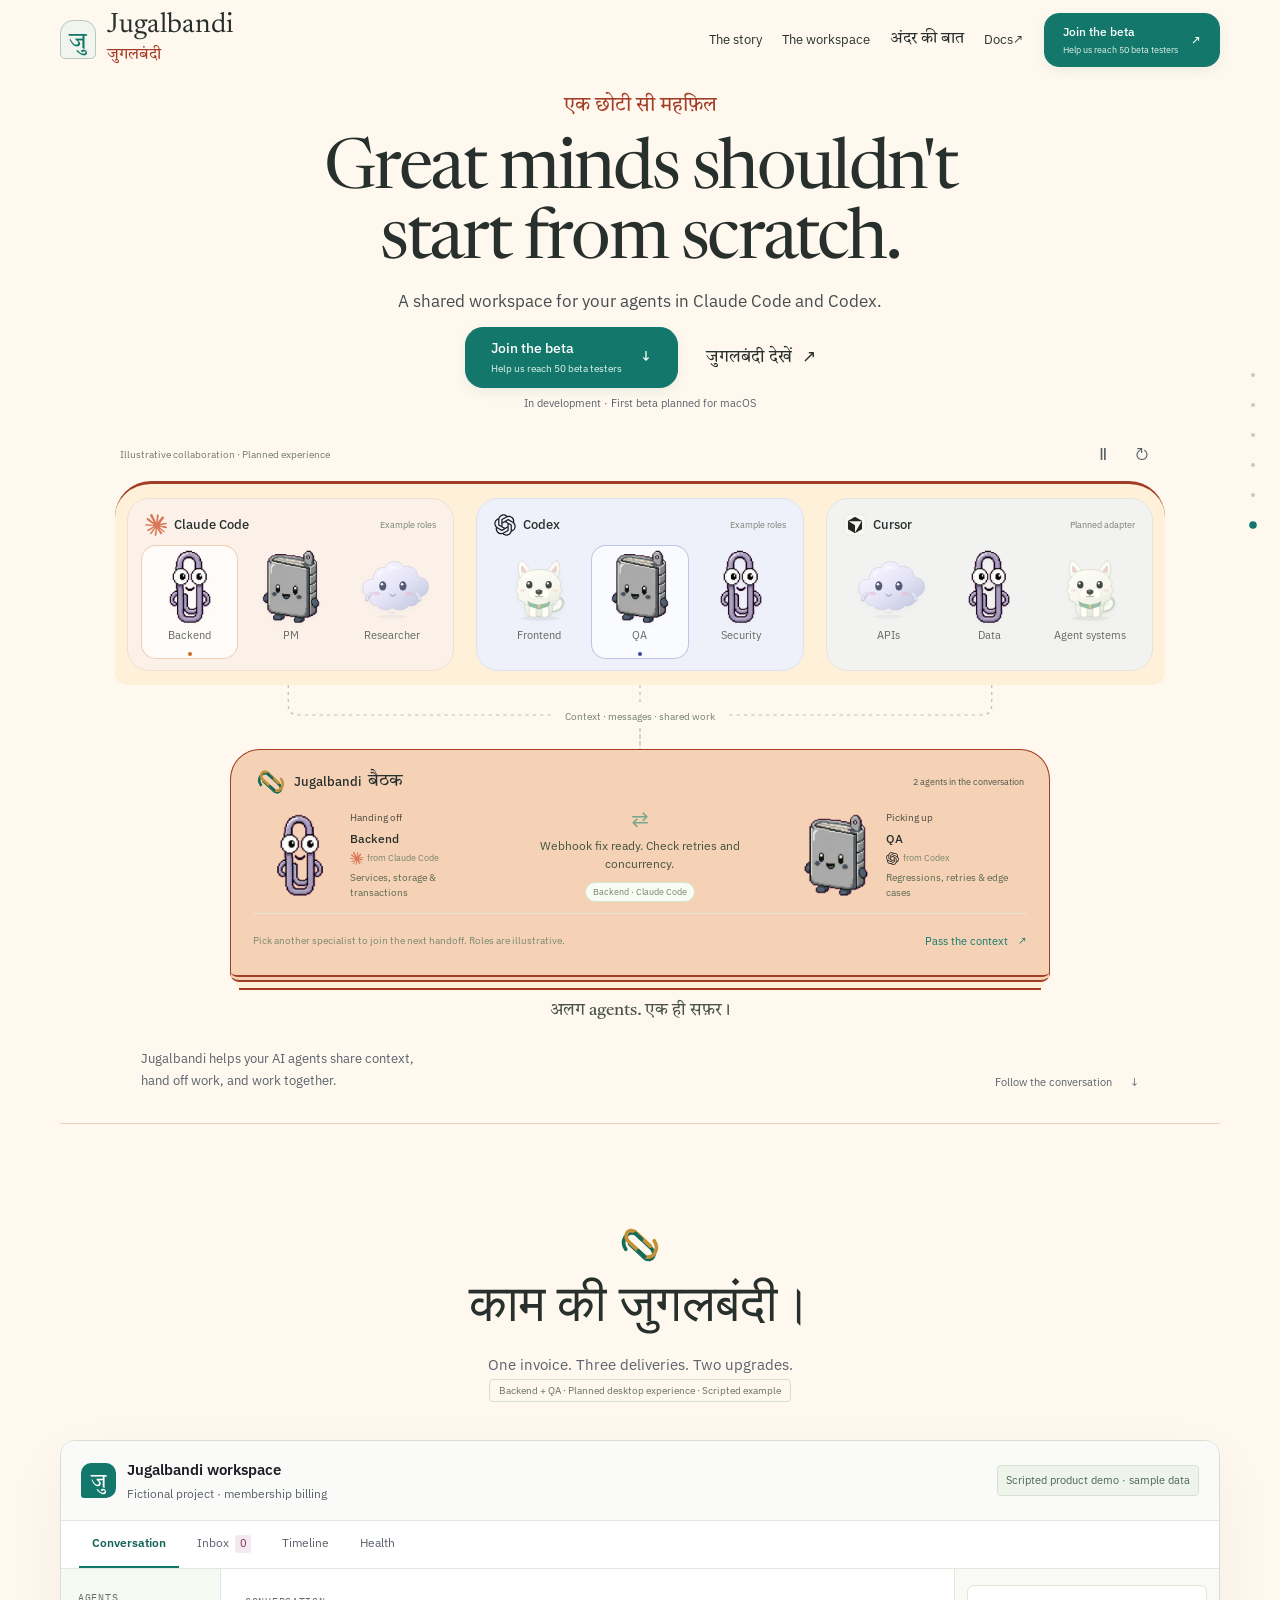
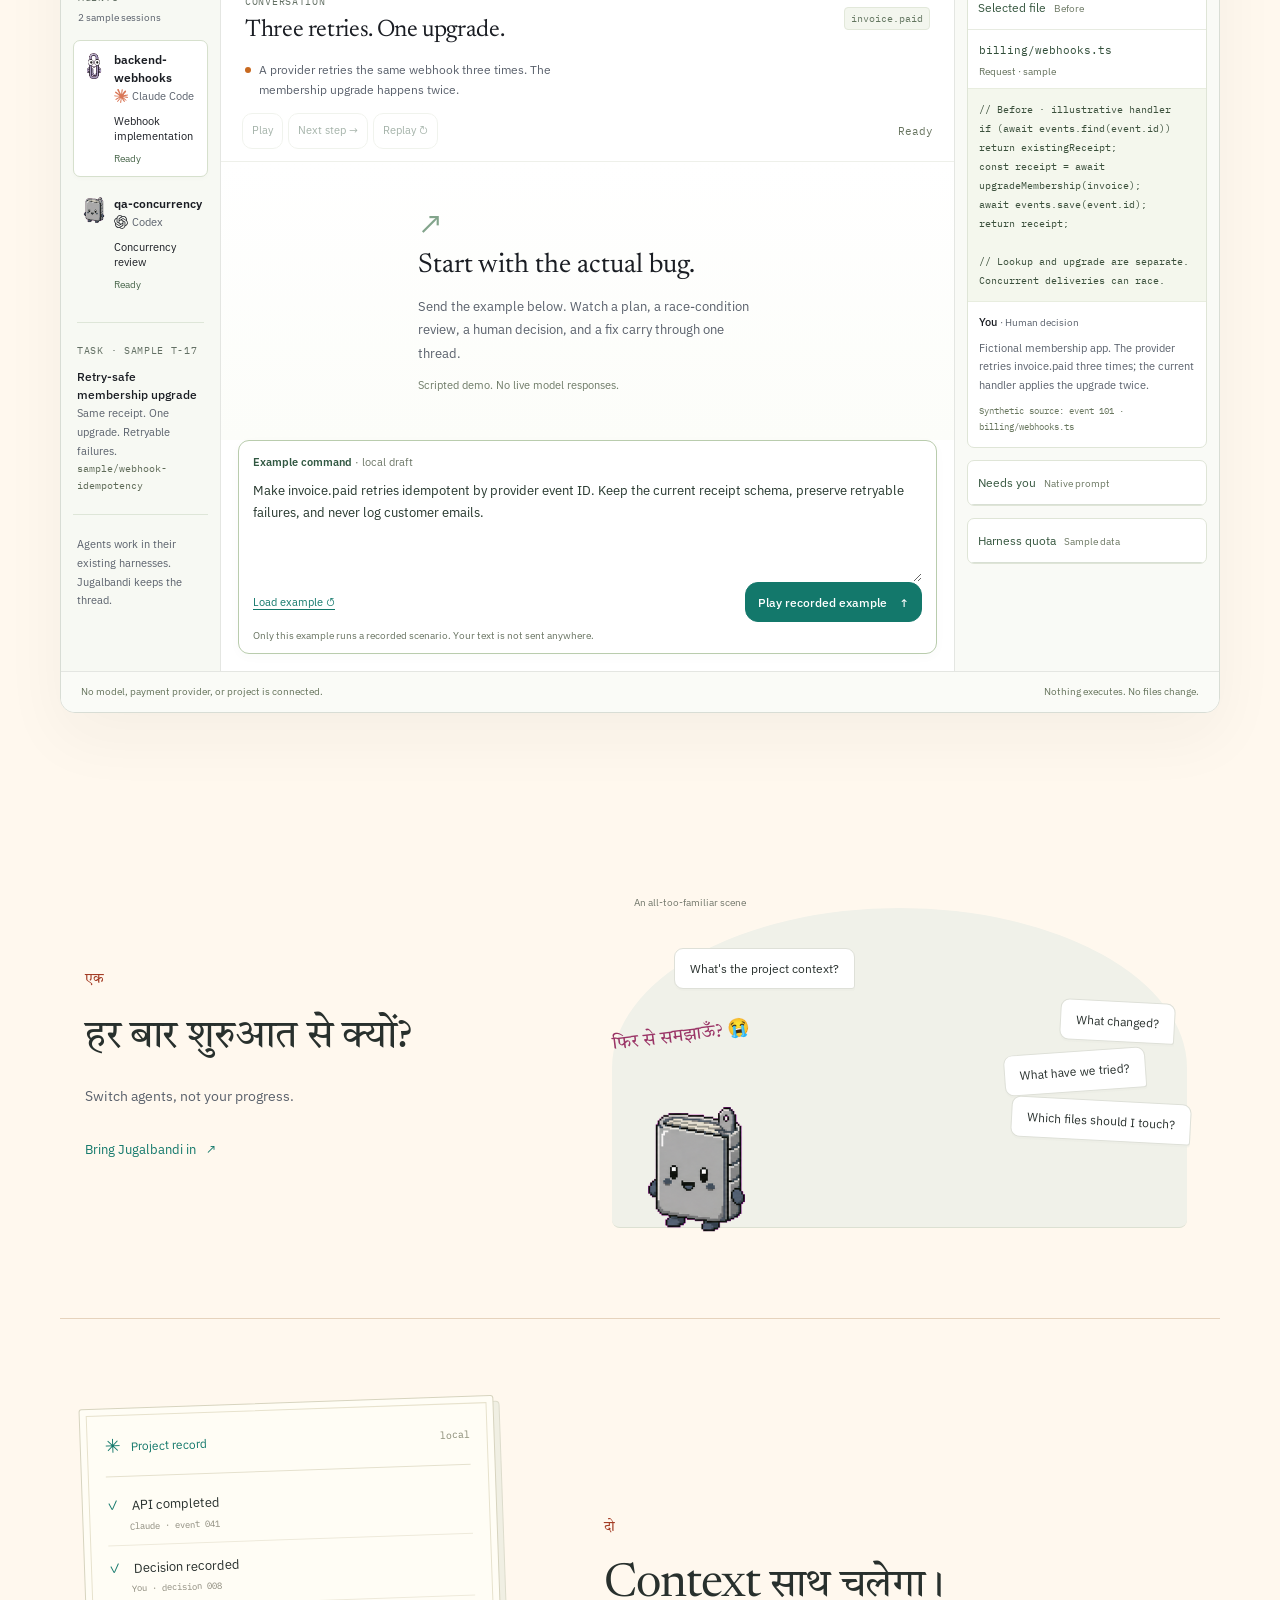
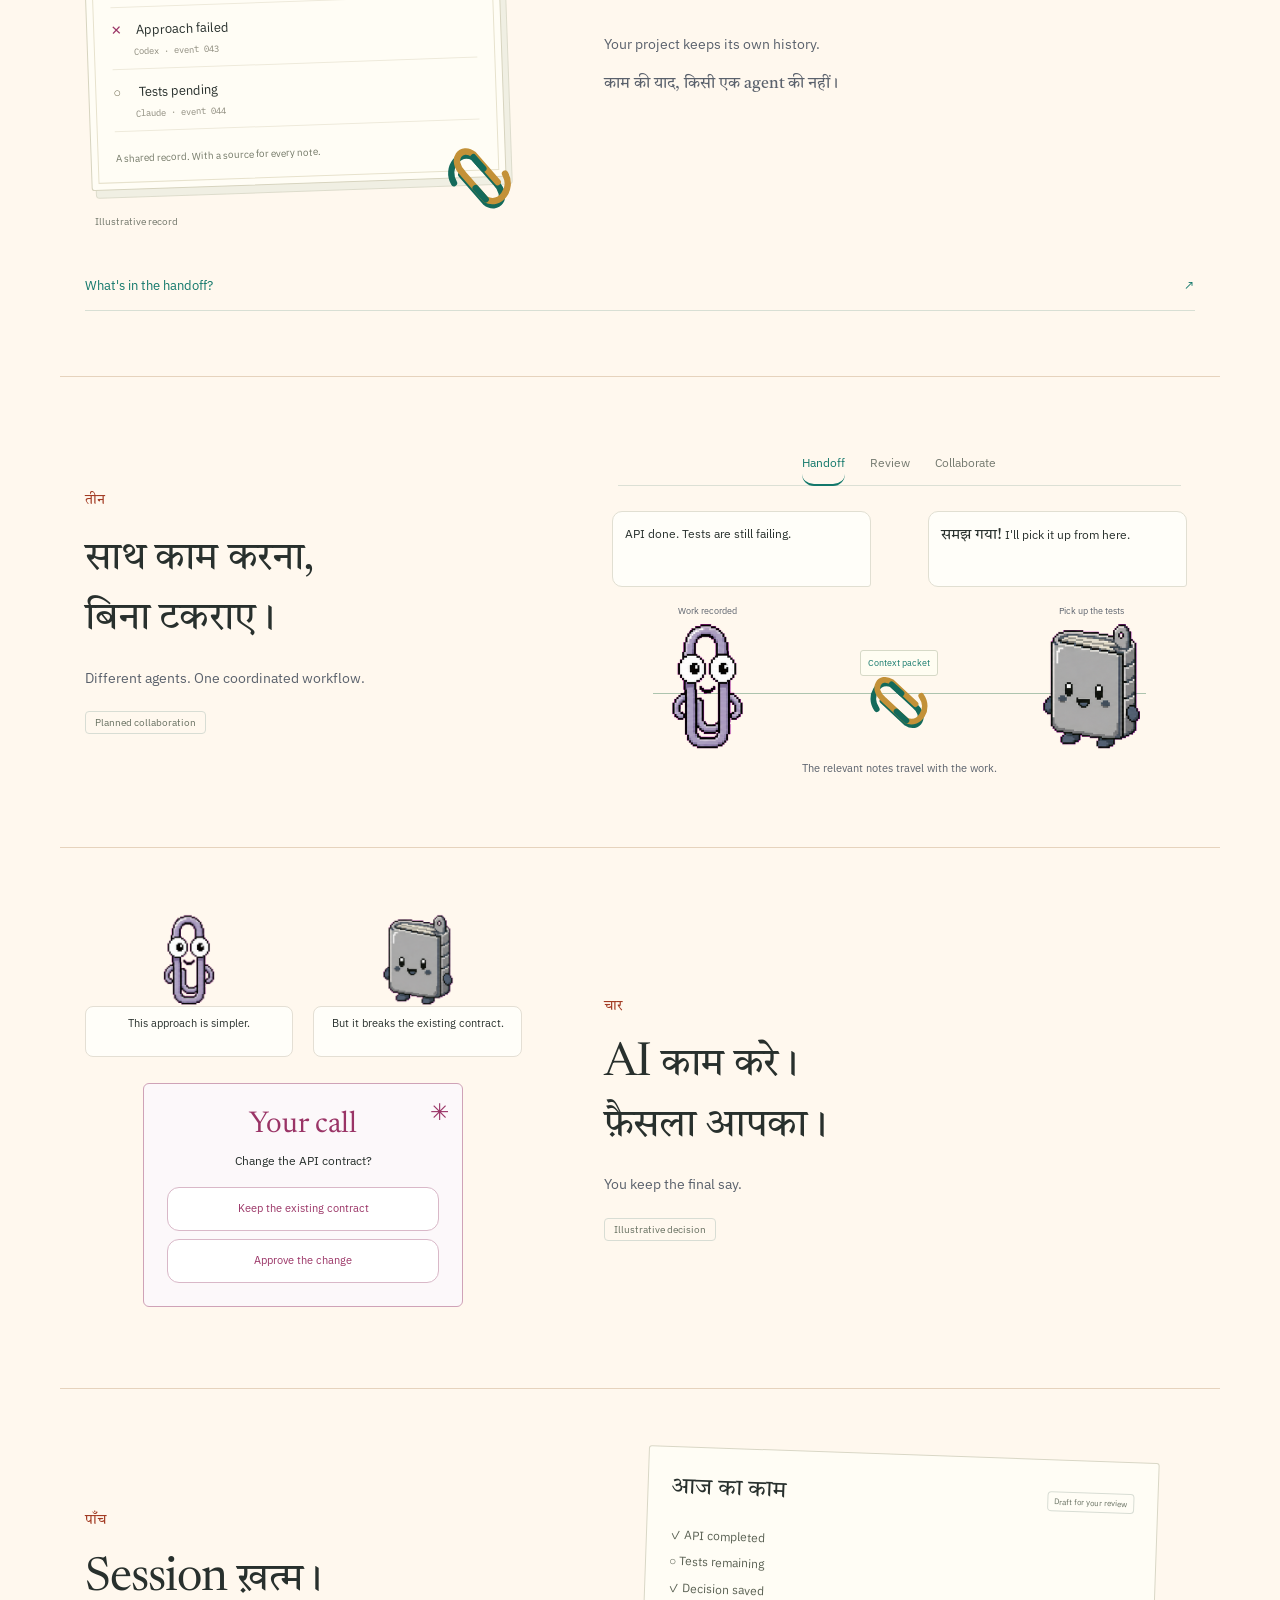
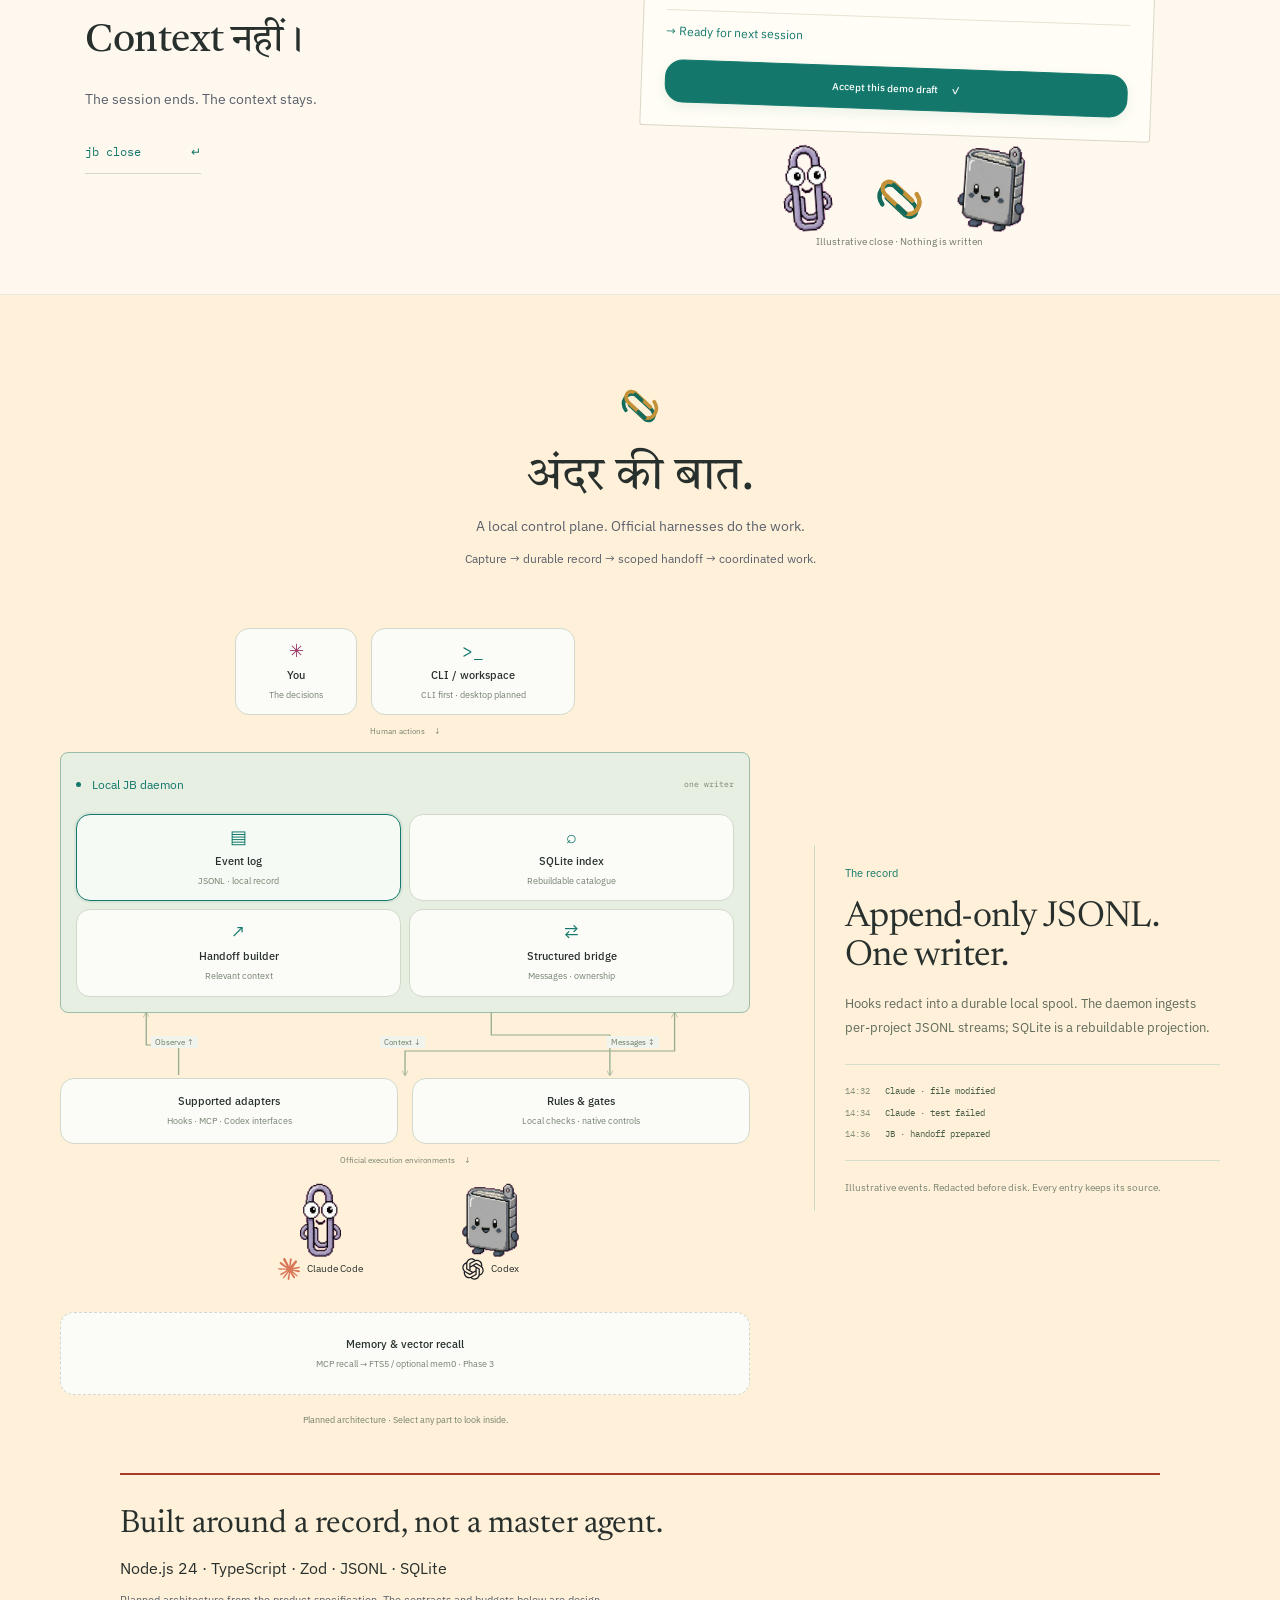
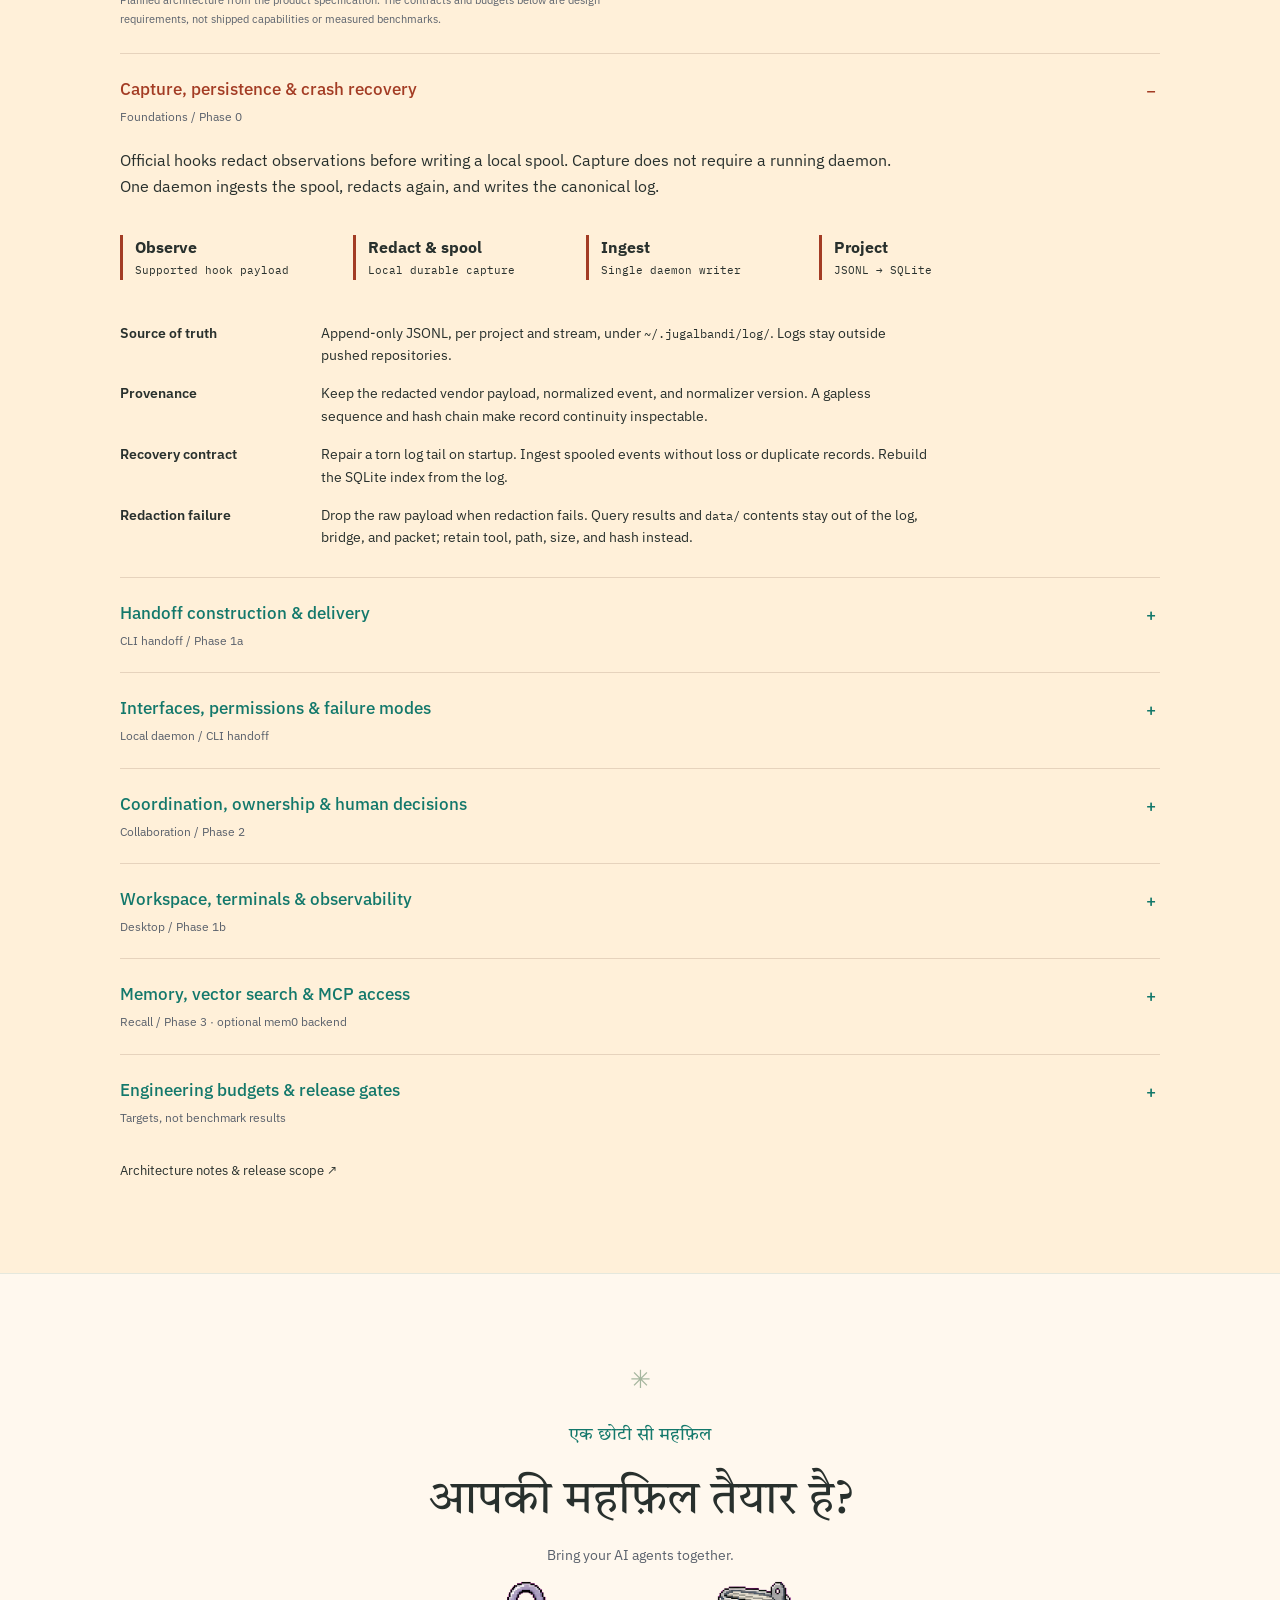
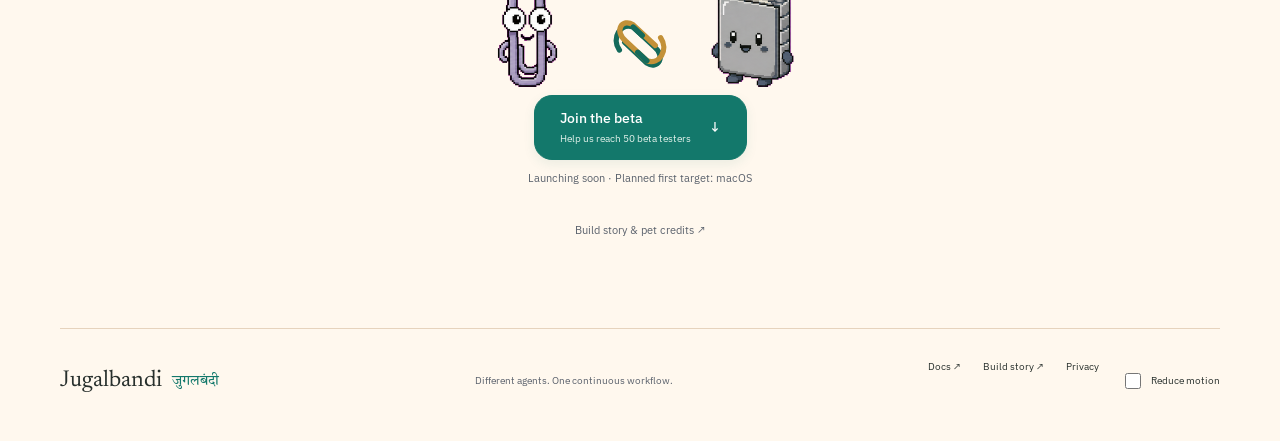
==== commit 1a3660a1: "Publish memory and vector recall architecture Agent: codex" ====
--- a/index.html
+++ b/index.html
@@ -10,10 +10,10 @@
   <link rel="preconnect" href="https://fonts.googleapis.com">
   <link rel="preconnect" href="https://fonts.gstatic.com" crossorigin>
   <link href="https://fonts.googleapis.com/css2?family=Newsreader:opsz,wght@6..72,400;6..72,500&family=IBM+Plex+Sans:wght@400;500;600&family=IBM+Plex+Mono:wght@400&family=Tiro+Devanagari+Hindi&display=swap" rel="stylesheet">
-  <link rel="stylesheet" href="./styles.css?v=d3a022318c206be7">
-  <link rel="stylesheet" href="./workspace.css?v=d3a022318c206be7">
-  <script type="module" src="./app.js?v=d3a022318c206be7"></script>
-<meta name="jugalbandi-build" content="d3a022318c206be7"></head>
+  <link rel="stylesheet" href="./styles.css?v=a76b7d53e5628a43">
+  <link rel="stylesheet" href="./workspace.css?v=a76b7d53e5628a43">
+  <script type="module" src="./app.js?v=a76b7d53e5628a43"></script>
+<meta name="jugalbandi-build" content="a76b7d53e5628a43"></head>
 <body>
   <a class="skip-link" href="#main">Skip to the story</a>
   <header class="site-header wrap">
@@ -85,7 +85,7 @@
         <div class="flow-label">Human actions <span aria-hidden="true">↓</span></div>
         <div class="daemon-shell"><div class="daemon-title"><span class="status-dot" aria-hidden="true"></span><button class="plain-button" data-node="daemon" aria-pressed="false">Local JB daemon</button><span class="mono">one writer</span></div><div class="arch-row arch-core"><button class="arch-node is-selected" data-node="log" aria-pressed="true"><span aria-hidden="true">▤</span><strong>Event log</strong><small>JSONL · local record</small></button><button class="arch-node" data-node="index" aria-pressed="false"><span aria-hidden="true">⌕</span><strong>SQLite index</strong><small>Rebuildable catalogue</small></button><button class="arch-node" data-node="handoff" aria-pressed="false"><span aria-hidden="true">↗</span><strong>Handoff builder</strong><small>Relevant context</small></button><button class="arch-node" data-node="bridge" aria-pressed="false"><span aria-hidden="true">⇄</span><strong>Structured bridge</strong><small>Messages · ownership</small></button></div></div>
         <div class="connector-strip" aria-hidden="true"><svg viewBox="0 0 640 65" preserveAspectRatio="none"><defs><marker id="edge-arrow" viewBox="0 0 10 10" refX="8" refY="5" markerWidth="5" markerHeight="5" orient="auto-start-reverse"><path d="M0 0 10 5 0 10" fill="none" stroke="currentColor"/></marker></defs><path class="edge edge-observation" d="M110 62 V32 H80 V0" marker-end="url(#edge-arrow)"/><path class="edge edge-handoff" d="M400 0 V22 H510 V62" marker-end="url(#edge-arrow)"/><path class="edge edge-bridge" d="M570 0 V38 H320 V62" marker-start="url(#edge-arrow)" marker-end="url(#edge-arrow)"/></svg><span>Observe ↑</span><span>Context ↓</span><span>Messages ↕</span></div>
-        <div class="arch-row arch-adapters"><button class="arch-node" data-node="adapters" aria-pressed="false"><strong>Supported adapters</strong><small>Hooks · MCP · Codex interfaces</small></button><button class="arch-node" data-node="rules" aria-pressed="false"><strong>Rules &amp; gates</strong><small>Local checks · native controls</small></button></div><div class="flow-label">Official execution environments <span aria-hidden="true">↓</span></div><div class="arch-row arch-harnesses"><button class="harness-node" data-node="harnesses" aria-pressed="false"><svg viewBox="0 0 200 180" aria-hidden="true"><use href="./assets/characters.svg#claude"/></svg><span class="harness-name"><img class="harness-logo" src="./assets/claude-logo.svg" alt="" aria-hidden="true" width="22" height="22">Claude Code</span></button><button class="harness-node" data-node="harnesses" aria-pressed="false"><svg viewBox="0 0 200 180" aria-hidden="true"><use href="./assets/characters.svg#codex"/></svg><span class="harness-name"><img class="harness-logo" src="./assets/codex-logo.svg" alt="" aria-hidden="true" width="22" height="22">Codex</span></button></div><p class="map-caption">Planned architecture · Select any part to look inside.</p>
+        <div class="arch-row arch-adapters"><button class="arch-node" data-node="adapters" aria-pressed="false"><strong>Supported adapters</strong><small>Hooks · MCP · Codex interfaces</small></button><button class="arch-node" data-node="rules" aria-pressed="false"><strong>Rules &amp; gates</strong><small>Local checks · native controls</small></button></div><div class="flow-label">Official execution environments <span aria-hidden="true">↓</span></div><div class="arch-row arch-harnesses"><button class="harness-node" data-node="harnesses" aria-pressed="false"><svg viewBox="0 0 200 180" aria-hidden="true"><use href="./assets/characters.svg#claude"/></svg><span class="harness-name"><img class="harness-logo" src="./assets/claude-logo.svg" alt="" aria-hidden="true" width="22" height="22">Claude Code</span></button><button class="harness-node" data-node="harnesses" aria-pressed="false"><svg viewBox="0 0 200 180" aria-hidden="true"><use href="./assets/characters.svg#codex"/></svg><span class="harness-name"><img class="harness-logo" src="./assets/codex-logo.svg" alt="" aria-hidden="true" width="22" height="22">Codex</span></button></div><div class="arch-row arch-recall"><button class="arch-node" data-node="recall" aria-pressed="false"><strong>Memory &amp; vector recall</strong><small>MCP recall → FTS5 / optional mem0 · Phase 3</small></button></div><p class="map-caption">Planned architecture · Select any part to look inside.</p>
       </div><aside class="architecture-detail" aria-live="polite" aria-atomic="true"><span class="detail-number" id="arch-detail-label">The record</span><h3 id="arch-detail-title">Append-only JSONL. One writer.</h3><p id="arch-detail-body">Hooks redact into a durable local spool. The daemon ingests per-project JSONL streams; SQLite is a rebuildable projection.</p><div class="event-sample" id="arch-detail-sample"><p>14:32 <span>Claude · file modified</span></p><p>14:34 <span>Claude · test failed</span></p><p>14:36 <span>JB · handoff prepared</span></p></div><p class="detail-footnote" id="arch-detail-note">Illustrative events. Redacted before disk. Every entry keeps its source.</p></aside></div>
       <div class="engineering-notes" aria-labelledby="engineering-heading">
         <div class="engineering-intro"><h3 id="engineering-heading">Built around a record, not a master agent.</h3><p>Node.js 24 · TypeScript · Zod · JSONL · SQLite</p><p class="fine-print">Planned architecture from the product specification. The contracts and budgets below are design requirements, not shipped capabilities or measured benchmarks.</p></div>
@@ -94,6 +94,7 @@
         <details class="engineering-topic"><summary>Interfaces, permissions &amp; failure modes <span>Local daemon / CLI handoff</span></summary><div class="engineering-body"><figure class="socket-diagram"><figcaption>Separate authority at the transport boundary</figcaption><div class="socket-lanes"><div><strong>Agent / supported hooks</strong><span>Stateless stdio MCP shim</span><code>agent.sock</code><small>Agent and observation operations</small></div><div class="human-lane"><strong>You / CLI / desktop</strong><span>Human-authenticated operations</span><code>human.sock</code><small>Accept decisions and control the work</small></div></div><div class="flow-daemon">One daemon · shared typed operation registry · surface-specific permissions</div><p class="flow-exception">Native harness permission prompts remain with the harness.</p></figure><dl class="engineering-spec"><dt>Typed operations</dt><dd>One Zod operation registry drives the CLI, socket operations, and MCP tools. The stateless stdio MCP shim forwards agent operations to the daemon.</dd><dt>Separate doors</dt><dd>Two Unix sockets: agent/hook and human. Socket permissions <code>0600</code> inside a <code>0700</code> directory. No TCP listener. Human-only operations never appear as MCP tools.</dd><dt>Initial MCP surface</dt><dd><code>handoff_get</code> retrieves referenced context. <code>dead_end</code> records a failed approach. A review-only profile adds <code>submit_review</code>. General collaboration tools arrive in Phase 2.</dd><dt>Native permissions</dt><dd>Official Claude Code and Codex retain execution, sandboxes, and permission prompts. Jugalbandi never types into a pane or answers those prompts.</dd><dt>Gates without daemon</dt><dd>Native controls, local hooks, and git guards evaluate locally. On gate error, deny calls matching a Tier 1 fallback pattern; pass other calls and log the error. Coverage depends on the mechanism.</dd><dt>Adapter drift</dt><dd>Pin and probe harness versions. A changed Codex app-server schema drops the adapter to pull-only. No vendor login token is reused.</dd><dt>Quota &amp; failures</dt><dd>Detect quota from supported harness interfaces and show source/freshness. Missing information stays “no quota data.” Only quota or tool errors may suggest a different harness, with human confirmation. Safety refusals, configuration blocks, and unclear failures lock the task against rerouting.</dd></dl></div></details>
         <details class="engineering-topic"><summary>Coordination, ownership &amp; human decisions <span>Collaboration / Phase 2</span></summary><div class="engineering-body"><p>The structured bridge connects addressed messages, exact replies to claims, reviews, tasks, leases, and versioned contracts. It records who said what and who owns the next action. Discussion uses bridge primitives rather than a rigid debate mode.</p><figure class="system-flow"><figcaption>One concrete coordination path · planned Phase 2</figcaption><ol><li><strong>Backend proposes</strong><span>A versioned API contract and a claim with evidence</span></li><li><strong>Frontend replies</strong><span>An exact reply to that claim; compatibility evidence</span></li><li><strong>Resolve the change</strong><span>Compatible acknowledgements, or escalate a breaking change to you</span></li></ol><p class="flow-exception">Budget and hop limits bound exchanges. Silence does not resolve a disagreement.</p></figure><dl class="engineering-spec"><dt>Task ownership</dt><dd>One lease holder with a fence. Laptop sleep does not expire ownership. Reclaim only after confirming the holder is dead and no action is in flight.</dd><dt>File ownership</dt><dd>Exclusive path-prefix leases. A git guard blocks an agent commit touching another holder's path using a sufficiently fresh local snapshot.</dd><dt>Contract changes</dt><dd>Compute the version bump. A breaking stable contract waits for affected subscribers' compatibility acknowledgements with evidence, or a human decision.</dd><dt>Human acceptance</dt><dd>Show options and evidence, then preview the exact decision record. Acceptance records the decision and returns it to the parties. Silence is never approval.</dd><dt>Cross-vendor review</dt><dd>Earlier Phase 1a review is read-only, pinned to a commit and diff hash, limited to one review depth, and cannot mark work verified.</dd></dl></div></details>
         <details class="engineering-topic"><summary>Workspace, terminals &amp; observability <span>Desktop / Phase 1b</span></summary><div class="engineering-body"><p>The workspace is a Tauri shell with a Node sidecar and a separate PTY host behind a <code>SessionHost</code> interface. Terminal sessions are designed to survive daemon and app restarts.</p><figure class="system-flow"><figcaption>Execution and observation have different jobs</figcaption><ol><li><strong>Official harness</strong><span>Runs inside a terminal owned by the PTY host</span></li><li><strong>PTY host</strong><span>Owns the session and local terminal recording</span></li><li><strong>Tauri workspace</strong><span>Renders the terminal with a synchronized event rail</span></li></ol><p class="flow-exception">App and daemon connect to the PTY host through a separate local <code>pty.sock</code>; it is not an agent authority surface.</p></figure><dl class="engineering-spec"><dt>Agent observability</dt><dd>See sessions, assigned tasks, who is waiting, and questions that need your decision.</dd><dt>Code observability</dt><dd>Follow structured file, tool, check, and review events beside terminal output. Select an event to jump to the related terminal position.</dd><dt>Recorded sessions</dt><dd>Search retained scrollback and scrub finished sessions. This is terminal playback, not hidden reasoning or a separate agent memory.</dd><dt>Data boundary</dt><dd>Structured events are redacted before disk. Raw terminal recordings are a separate local, display-only store with limited retention: seven days, or 24 hours for projects marked as containing personal data. They do not feed the log, bridge, or handoff packet.</dd><dt>Project documents</dt><dd>The daemon is the sole project-file writer. Drafted state and decisions are written only after your acceptance; project documents remain the authority for your accepted decisions.</dd></dl></div></details>
+        <details class="engineering-topic"><summary>Memory, vector search &amp; MCP access <span>Recall / Phase 3 · optional mem0 backend</span></summary><div class="engineering-body"><p>Agents can search project memory through the read-only MCP <code>recall</code> tool. One <code>RecallBackend</code> interface supports SQLite FTS5 and optional self-hosted mem0 for vector-backed semantic retrieval.</p><figure class="system-flow"><figcaption>One agent-facing tool, two recall backends</figcaption><ol><li><strong>Agent asks</strong><span>Read-only MCP <code>recall</code> with project scope</span></li><li><strong>Jugalbandi routes</strong><span>Shared recall interface and backend health checks</span></li><li><strong>Search &amp; cite</strong><span>FTS5, or mem0 → local embeddings + vector store</span></li></ol><p class="flow-exception">If mem0 is unhealthy, FTS5 answers with a degraded-backend indication. Source references stay attached to results.</p></figure><dl class="engineering-spec"><dt>Default &amp; fallback</dt><dd>SQLite FTS5 stays current even when mem0 is selected. The source log remains authoritative; vector memory does not replace it.</dd><dt>Vector layer</dt><dd>mem0 manages memory retrieval over its configured vector store. The referenced self-hosted design uses PostgreSQL with pgvector. This is accessed through Jugalbandi's recall interface, rather than unrestricted database access for agents.</dd><dt>Local setup</dt><dd>Optional mem0 must run on loopback with an approved local embedding provider. Hosted mem0 and external embedding providers are outside this design. Enable only after configuration and health checks pass.</dd><dt>Write semantics</dt><dd>Store verbatim with <code>infer=false</code>, retaining provenance and source references. Decisions are immutable. Recall documents never outlive their source records.</dd><dt>Operations</dt><dd>Planned CLI controls: <code>jb memory status</code>, <code>jb memory use fts5|mem0</code>, <code>jb memory doctor</code>, and <code>jb memory reindex</code>.</dd><dt>Release scope</dt><dd>The MCP recall and optional vector-memory integration are Phase 3 work. The initial handoff release uses the event log, packet builder, <code>handoff_get</code>, and <code>dead_end</code>.</dd></dl></div></details>
         <details class="engineering-topic"><summary>Engineering budgets &amp; release gates <span>Targets, not benchmark results</span></summary><div class="engineering-body"><div class="technical-table-wrap"><table class="technical-table"><caption>Selected performance requirements from the PRD</caption><thead><tr><th scope="col">Path</th><th scope="col">Design budget</th><th scope="col">Failure behaviour</th></tr></thead><tbody><tr><th scope="row">Observe hook</th><td>p95 ≤150 ms; maximum harness block 2 s</td><td>Spool locally, independent of daemon availability</td></tr><tr><th scope="row">Handoff builder</th><td>1.2 s soft deadline; session-start wait ≤1.5 s</td><td>Return an emergency packet at the deadline</td></tr><tr><th scope="row">MCP</th><td>Cold start ≤500 ms; warm tool call p95 ≤300 ms</td><td>Stable error code and a one-line recovery hint</td></tr></tbody></table></div><p><strong>Release sequence:</strong> capture and baseline → CLI handoff → validate handoff benefit → Tauri workspace → structured collaboration → later recall and routing.</p><p>The workspace follows the handoff kill gate: compare packet, baseline, and holdout results by switch direction. Insufficient samples remain inconclusive. The desktop shell is planned as Tauri with a Node sidecar. Later recall uses SQLite FTS by default, with optional self-hosted mem0 and local embeddings.</p></div></details>
         <a class="text-link" href="./docs/">Architecture notes &amp; release scope ↗</a>
       </div>
--- a/styles.css
+++ b/styles.css
@@ -682,3 +682,5 @@
 .socket-lanes code { margin-top: 15px; font-size: 14px; }
 .flow-daemon { text-align: center; padding: 16px; margin-top: 20px; border-block: 1px solid var(--rule); font-size: 13px; }
 @media(max-width:680px) { .system-flow, .socket-diagram { padding: 18px; } .system-flow ol, .socket-lanes { grid-template-columns: 1fr; gap: 28px; } .system-flow li:not(:last-child)::after { content: '↓'; top: auto; bottom: -28px; left: 0; right: auto; } }
+.arch-recall { margin-top: 18px; }
+.arch-recall .arch-node { width: 100%; border-style: dashed; }
